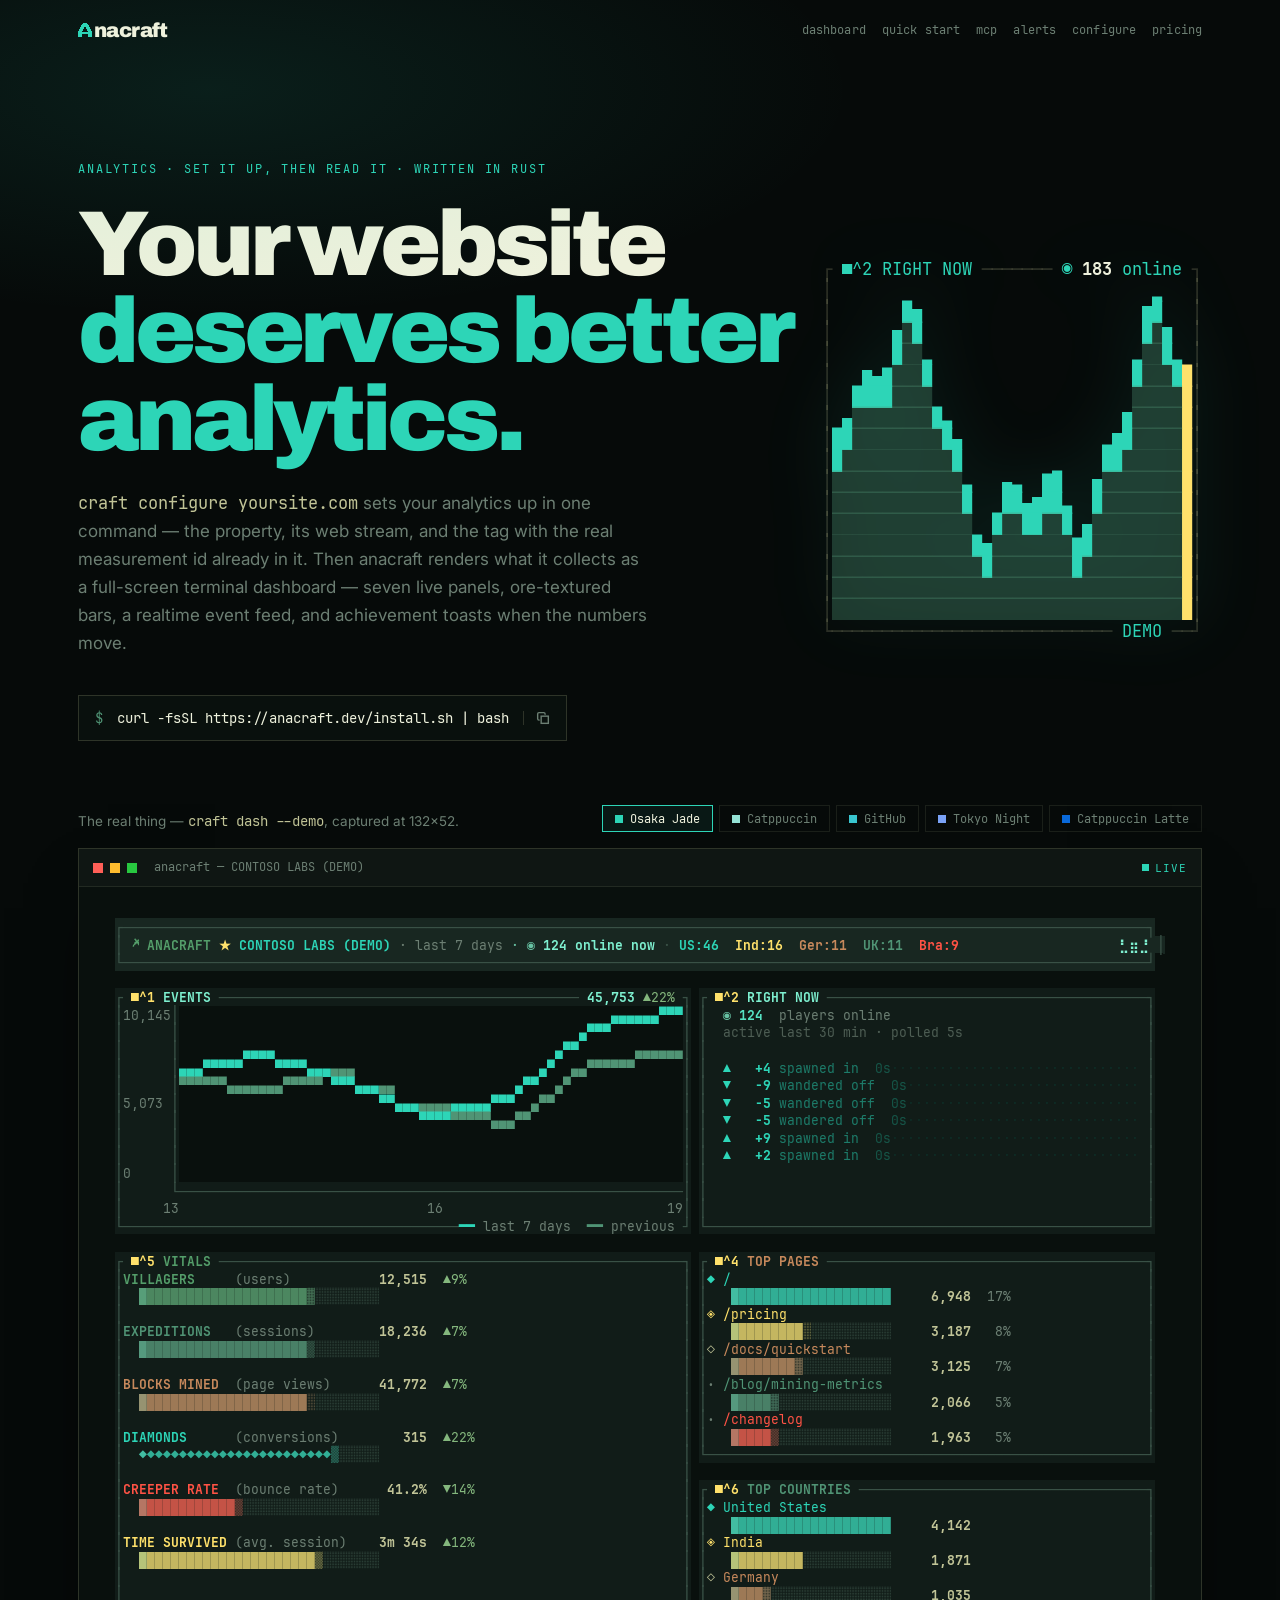
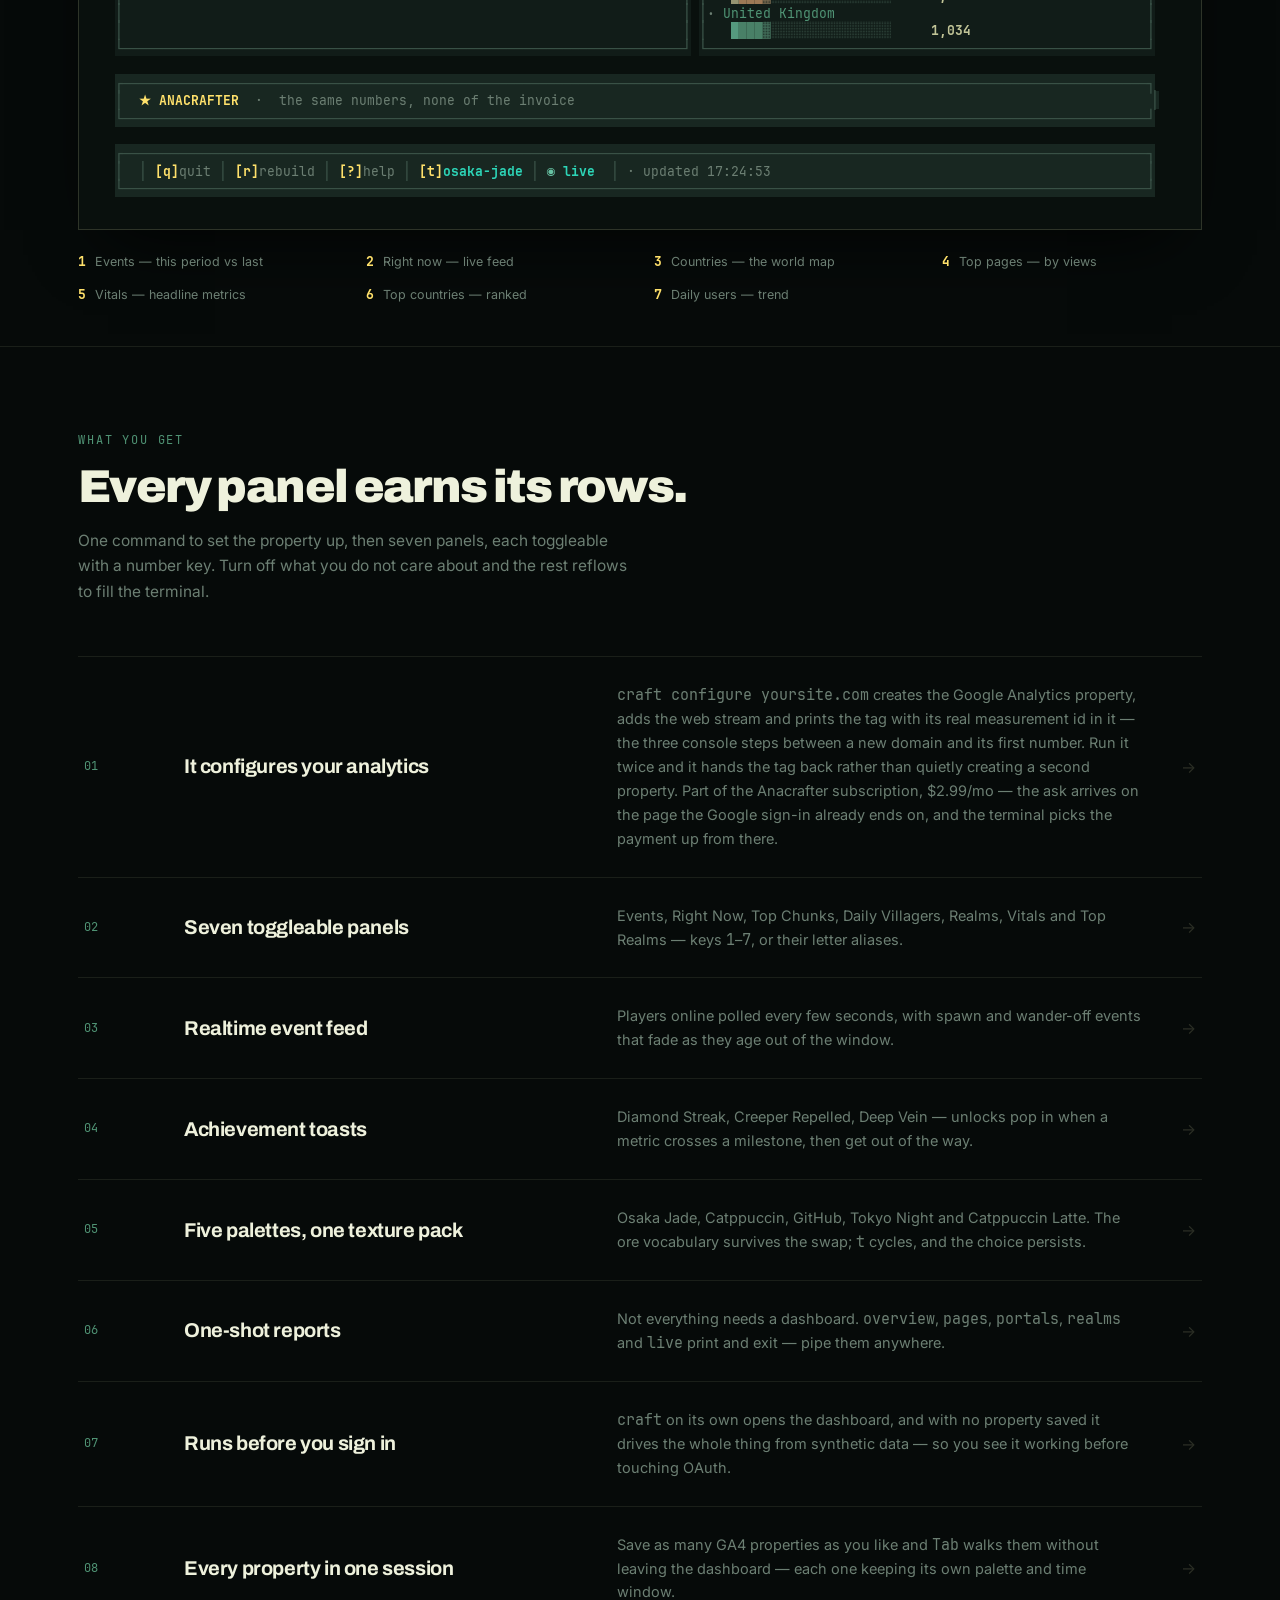
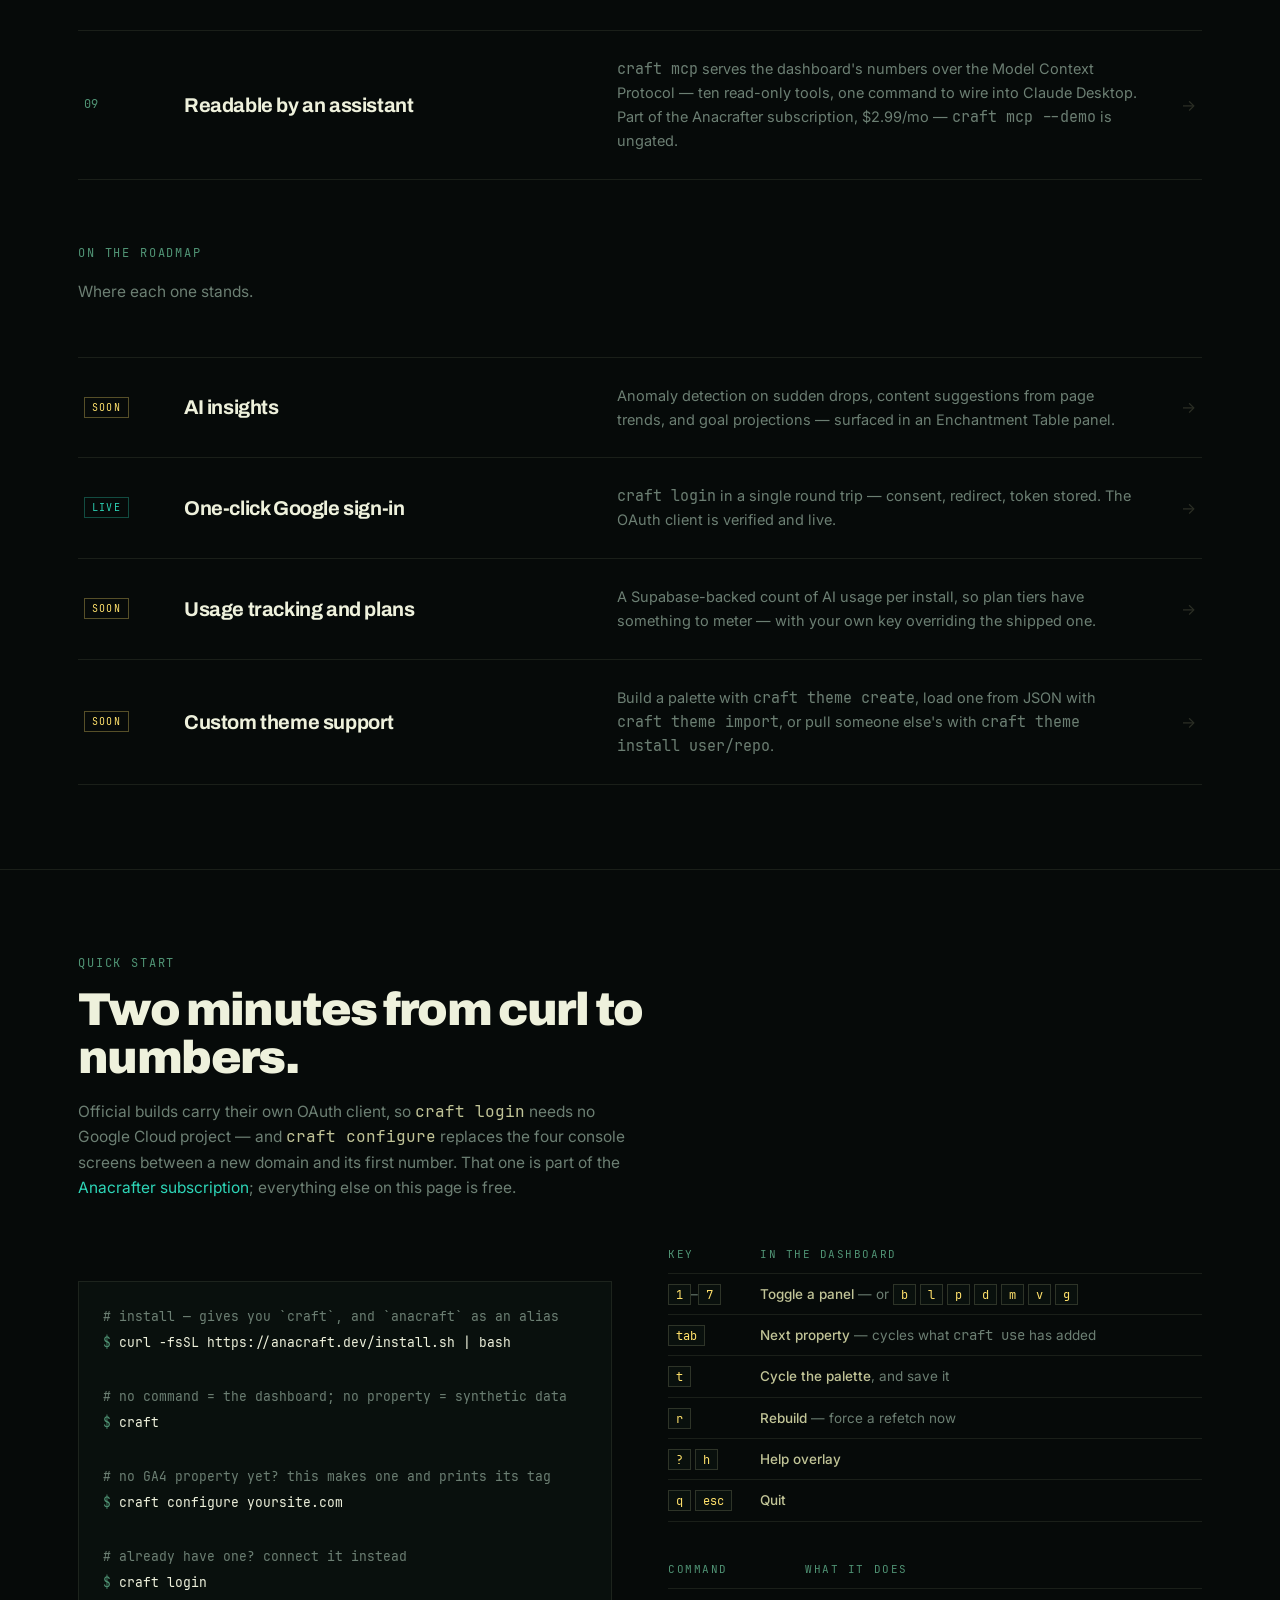
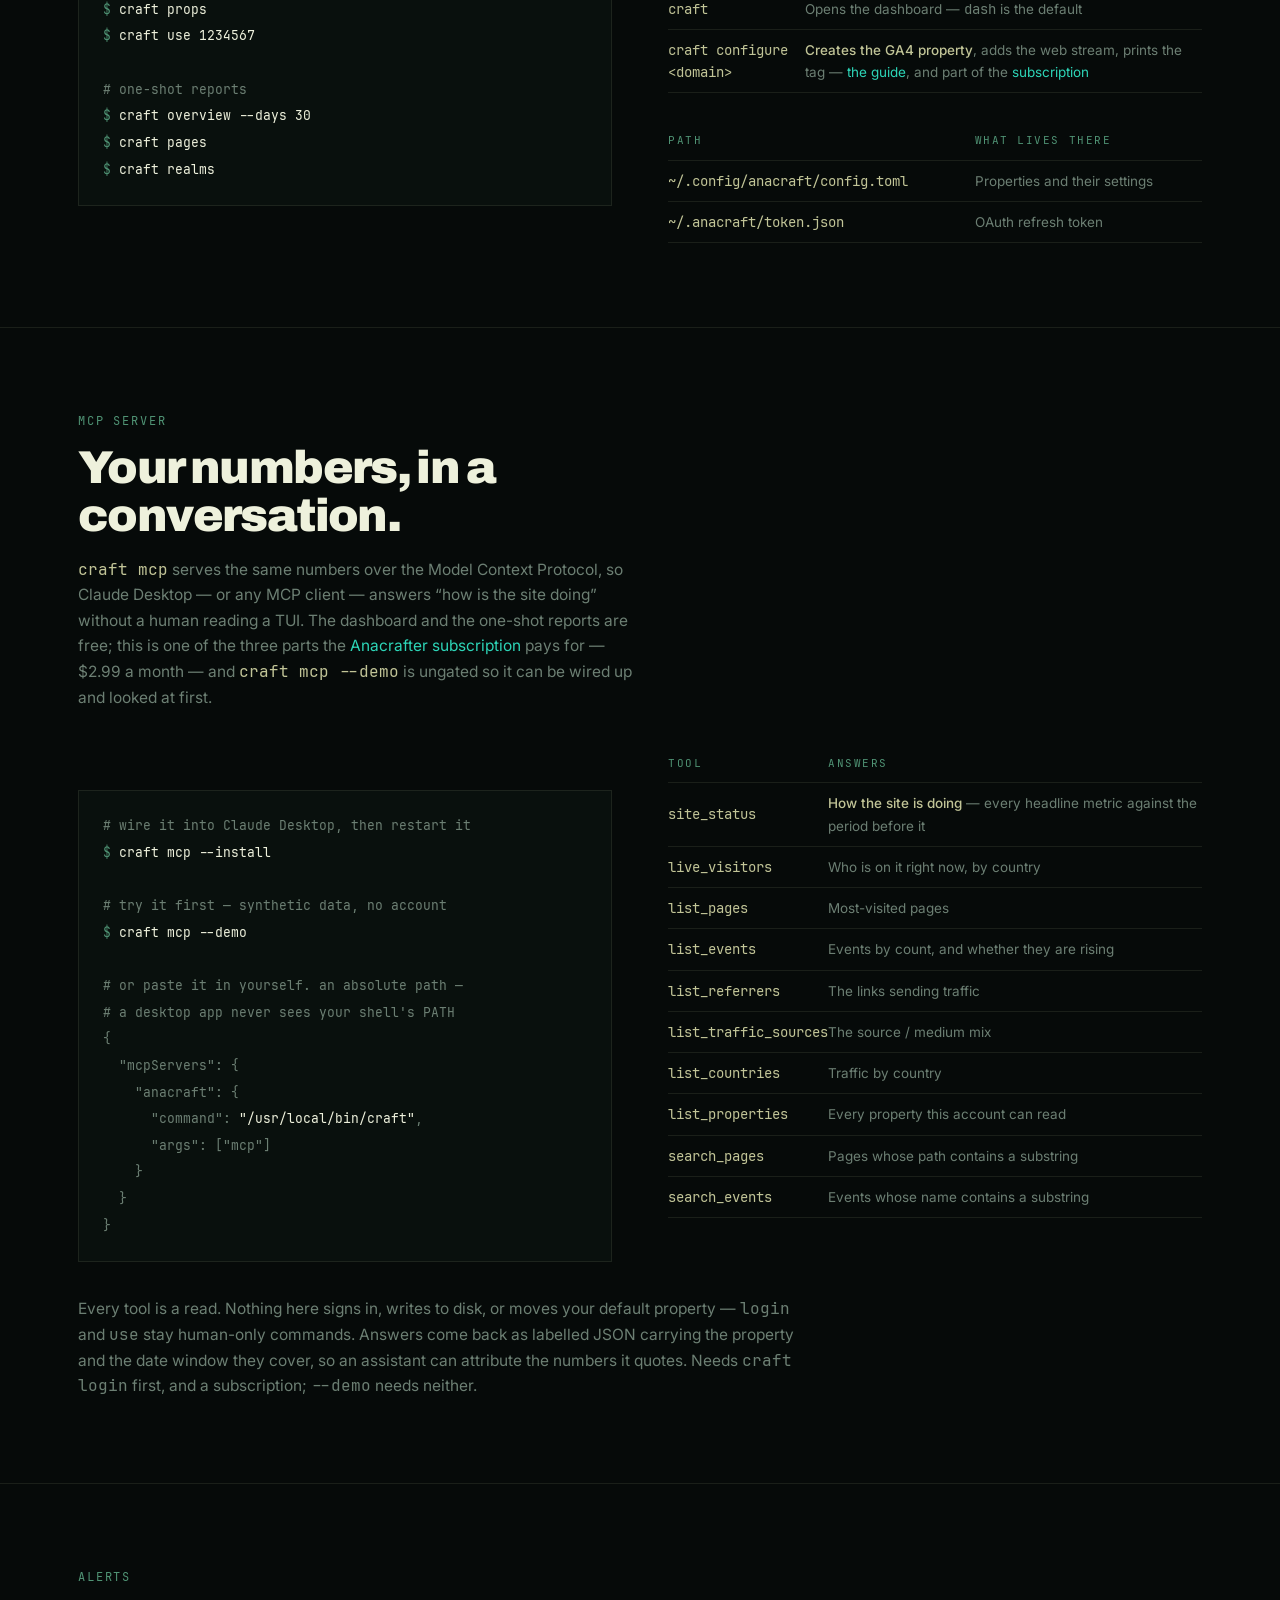
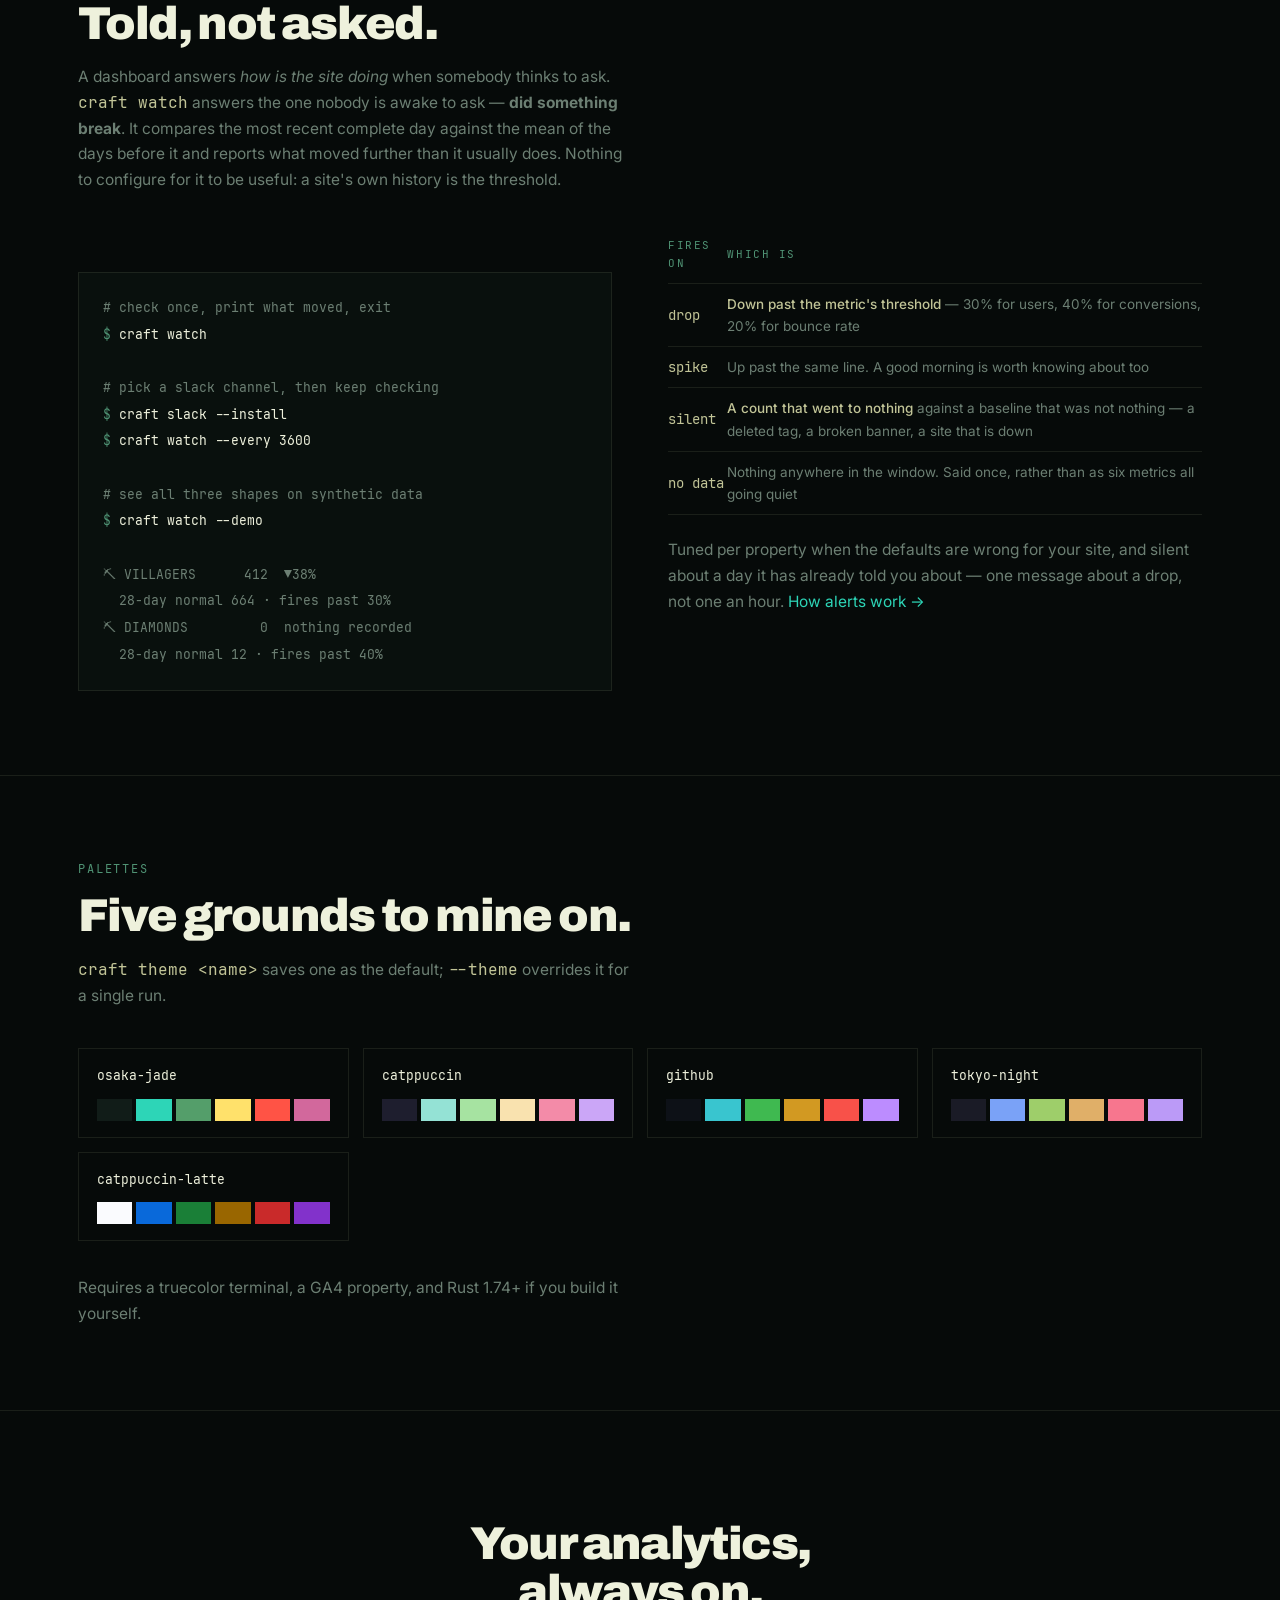
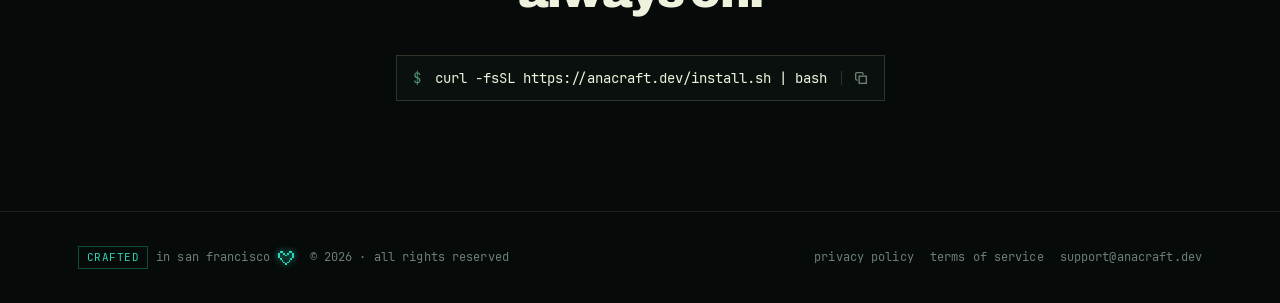
==== docs/index.html @ f337c237 "feat: craft configure joins the subscription, and asks in the browser The setup guide is the most-re" ====
<!DOCTYPE html>
<html lang="en">
<head>
<meta charset="UTF-8">
<meta name="viewport" content="width=device-width, initial-scale=1.0">
<title>anacraft — configure your analytics from the terminal</title>
<meta name="description" content="Create a GA4 property and get its tag with one command — craft configure yoursite.com. Then a free terminal dashboard, one-shot reports and an MCP server over the numbers it collects.">
<meta name="keywords" content="configure Google Analytics, set up GA4, create GA4 property, GA4 measurement id, gtag snippet, GA4 CLI, GA4 dashboard, GA4 terminal dashboard, Google Analytics 4, Google Analytics CLI, analytics TUI, GA4 MCP server">
<link rel="canonical" href="https://anacraft.dev/">
<meta property="og:type" content="website">
<meta property="og:url" content="https://anacraft.dev/">
<meta property="og:title" content="anacraft — Google Analytics, mined block by block">
<meta property="og:description" content="Create a GA4 property and get its tag with one command — craft configure yoursite.com. Then a free terminal dashboard, one-shot reports and an MCP server over the numbers it collects.">
<meta property="og:image" content="https://anacraft.dev/dash.png">
<meta name="twitter:card" content="summary_large_image">
<meta name="twitter:image" content="https://anacraft.dev/dash.png">
<script type="application/ld+json">
{
  "@context": "https://schema.org",
  "@type": "SoftwareApplication",
  "name": "anacraft",
  "alternateName": "craft",
  "description": "A terminal dashboard, CLI and MCP server for Google Analytics 4.",
  "url": "https://anacraft.dev/",
  "applicationCategory": "DeveloperApplication",
  "applicationSubCategory": "Web Analytics",
  "operatingSystem": "macOS, Linux, Windows",
  "license": "https://www.apache.org/licenses/LICENSE-2.0",
  "isAccessibleForFree": true,
  "offers": { "@type": "Offer", "price": "0", "priceCurrency": "USD" },
  "keywords": "GA4, Google Analytics 4, terminal dashboard, CLI, TUI, MCP server",
  "screenshot": "https://anacraft.dev/dash.png",
  "author": { "@type": "Organization", "name": "anacraft" }
}
</script>
<link rel="icon" type="image/svg+xml" href="favicon.svg?v=2dd77504">
<link rel="preconnect" href="https://fonts.googleapis.com">
<link rel="preconnect" href="https://fonts.gstatic.com" crossorigin>
<link href="https://fonts.googleapis.com/css2?family=Archivo:wght@500;700;900&family=Inter:wght@400;500;600&display=swap" rel="stylesheet">
<style>
  /* JetBrains Mono is self-hosted rather than pulled from Google Fonts, whose
     subsets stop before U+2500 and so carry none of the box, block or shape
     glyphs the dashboard is drawn with. Those fell back to another face at
     1.003x the advance, and over a 130-cell row that drift pulled the borders
     off their corners. The full font has all of them at exactly 0.6em.
     font-display:block, because a character grid briefly invisible beats a
     character grid briefly misaligned. */
  @font-face {
    font-family: 'JetBrains Mono'; font-style: normal; font-weight: 400;
    font-display: block; src: url('fonts/JetBrainsMono-Regular.woff2') format('woff2');
  }
  @font-face {
    font-family: 'JetBrains Mono'; font-style: normal; font-weight: 700;
    font-display: block; src: url('fonts/JetBrainsMono-Bold.woff2') format('woff2');
  }
  :root {
    --ground: #060a09;
    --ink: #09100d;
    --panel: #0d1512;
    --line: rgba(193,196,151,.11);
    --line-2: rgba(193,196,151,.20);
    --fg: #c1c497;
    --white: #eef1dc;
    --dim: #6c7f73;
    --jade: #2dd5b7;
    --jade-deep: #509475;
    --gold: #ffe16b;
    --coral: #ff5345;
    --mono: 'JetBrains Mono', ui-monospace, SFMono-Regular, Menlo, Consolas, monospace;
  }
  * { margin: 0; padding: 0; box-sizing: border-box; }
  html { scroll-behavior: smooth; scroll-padding-top: 24px; }
  body {
    font-family: 'Inter', -apple-system, BlinkMacSystemFont, 'Segoe UI', sans-serif;
    background: var(--ground);
    color: var(--fg);
    line-height: 1.65;
    -webkit-font-smoothing: antialiased;
    overflow-x: hidden;
  }
  a { color: inherit; text-decoration: none; }
  ::selection { background: var(--jade); color: #04120e; }

  .wrap { max-width: 1180px; margin: 0 auto; padding: 0 28px; }

  /* ── nav ───────────────────────────────────────────── */
  /* nav:start */
  nav {
    /* Not pinned: the nav is the top of the page, not a bar laid over it, so it
       scrolls away with everything else and takes the ground it sits on. */
    position: relative; z-index: 1;
  }
  .nav-in { display: flex; align-items: center; gap: 32px; height: 60px; }
  .brand {
    font-family: 'Archivo', sans-serif; font-weight: 900;
    font-size: 20px; letter-spacing: -.03em; color: var(--white);
    display: flex; align-items: baseline; gap: 0;
  }
  .brand .pick { width: 14px; height: 14px; display: block; margin-right: 2px; }
  /* Same voice as the footer: mono, lowercase, one rhythm. The casing is
     text-transform rather than typed in, so the markup still says "Quick start"
     and "Configure" for a screen reader. The brand keeps its own face —
     it is a logo, not a link in the row. */
  .nav-links {
    display: flex; align-items: center; gap: 16px; margin-left: auto;
    font-family: var(--mono); font-size: 11.5px;
    text-transform: lowercase; letter-spacing: .01em;
    color: var(--dim);
  }
  .nav-links a { transition: color .15s; }
  .nav-links a:hover { color: var(--white); }
  @media (max-width: 720px) { .nav-links a:not(.mode-toggle) { display: none; } }
  /* nav:end */
  /* ── light/dark toggle ─────────────────────────── */
  .mode-toggle {
    display: inline-flex; align-items: stretch; height: 32px;
    border: 1px solid var(--line-2); overflow: hidden;
  }
  .mode-toggle button {
    display: inline-flex; align-items: center; justify-content: center;
    padding: 0 10px; color: var(--dim); cursor: pointer;
    background: none; border: none; font-size: 12px; font-weight: 600;
    font-family: inherit; letter-spacing: .03em; text-transform: lowercase;
    transition: background .12s, color .12s;
  }
  .mode-toggle button + button { border-left: 1px solid var(--line-2); }
  .mode-toggle button[aria-pressed="true"] {
    background: var(--jade); color: var(--ink);
  }

  /* ── hero ──────────────────────────────────────────── */
  .hero { padding: 100px 0 56px; position: relative; }
  .hero::before {
    content: ''; position: absolute; inset: -20% -10% 40%;
    background: radial-gradient(60% 55% at 22% 30%, rgba(45,213,183,.10), transparent 70%);
    pointer-events: none;
  }
  /* The headline is capped at 15ch, which left the right half of the hero
     empty on anything wider than a laptop. The panel fills it with the thing
     the product is for — a number going up — drawn the way the rest of the
     site is drawn, in characters.

     1180px is where `.wrap` stops growing, so it is also the first width at
     which giving a column away costs the headline nothing. Below it the panel
     is not shrunk to fit, it is simply not there: a hero that has to choose
     between the sentence and the ornament keeps the sentence. */
  /* No gutter between the columns: the panel carries its own frame, and a
     gap on top of that border reads as the layout coming apart.

     `start`, not `stretch`. The panel is a square, so its height is its own
     business (see rows() in the script) and stretching a column to the row
     height would only ever pull it out of square. */
  .hero-in { display: grid; grid-template-columns: minmax(0, 1fr); align-items: start; gap: 0; }
  /* Centred, not top-aligned: the square is shorter than the sentence beside
     it, and centring is what splits that slack evenly above and below rather
     than dropping it all under the panel. */
  .hero-art { display: none; justify-self: end; align-self: center; }
  @media (min-width: 1180px) {
    .hero-in { grid-template-columns: minmax(0, 1fr) auto; }
    .hero-art { display: block; }
  }
  /* 38 characters at 17px is about 390px — the same footprint the first
     version had at 44 characters and 11px, but with glyphs half again as big,
     which is the whole difference between reading as a panel and reading as a
     footnote beside a poster.

     `.wrap` stops growing at 1180px, so every pixel this takes is one the
     sentence gives up. That is the ceiling, and it is why the answer was
     fewer characters rather than a bigger box. The headline wraps to three
     lines at this width, which is deliberate.

     Letter-spacing stays at zero or the panel's rules stop meeting its
     corners. */
  #chart {
    font-family: var(--mono); font-size: 17px; line-height: 1.25;
    letter-spacing: 0; white-space: pre; user-select: none;
    color: var(--fg);
    filter: drop-shadow(0 0 34px rgba(45, 213, 183, .16));
  }
  #chart .f  { color: var(--line-2); }
  #chart .ti { color: var(--jade); }
  #chart .v  { color: var(--white); font-weight: 700; }
  #chart .lv { color: var(--jade); }
  /* The graph is a filled area, so the body has to recede or the panel is a
     wall: dim fill, and the lit cell is the one at the top of each column,
     which is the line the eye actually follows. The newest column arrives in
     gold — it is the one thing on the page that is happening now. */
  #chart .b  { color: var(--jade-deep); opacity: .34; }
  #chart .bc { color: var(--jade); }
  #chart .nb { color: var(--gold); }
  .eyebrow {
    font-family: var(--mono); font-size: 11.5px; letter-spacing: .16em;
    text-transform: uppercase; color: var(--jade); margin-bottom: 22px;
  }
  h1 {
    font-family: 'Archivo', sans-serif; font-weight: 900;
    font-size: clamp(34px, 7.4vw, 92px); line-height: .95;
    letter-spacing: -.045em; color: var(--white); max-width: 15ch;
  }
  h1 em { font-style: normal; color: var(--jade); }
  .lede {
    margin-top: 26px; max-width: 52ch; font-size: 17px; color: var(--dim);
  }
  .lede b { color: var(--fg); font-weight: 500; }

  .cta { display: flex; flex-wrap: wrap; align-items: center; gap: 14px; margin-top: 38px; }
  .install {
    display: inline-flex; align-items: center; gap: 14px; max-width: 100%;
    text-align: left; flex-wrap: wrap; row-gap: 4px;
    background: var(--ink); border: 1px solid var(--line-2);
    border-radius: 0; padding: 13px 16px; cursor: pointer;
    font-family: var(--mono); font-size: 13.5px;
    transition: border-color .15s, background .15s;
  }
  .install:hover { border-color: var(--jade); background: #0b1512; }
  .install .p { color: var(--jade-deep); }
  .install .c { color: var(--white); overflow-wrap: anywhere; }
  .install .copy {
    display: inline-flex; align-items: center; color: var(--dim);
    border-left: 1px solid var(--line-2); padding-left: 12px;
  }
  .install .copy svg { width: 14px; height: 14px; fill: none; stroke: currentColor;
    stroke-width: 1.6; stroke-linecap: square; }
  .install .copy .tick { display: none; }
  .install:hover .copy { color: var(--jade); }
  .install.done .copy { color: var(--jade); }
  .install.done .copy .sheet { display: none; }
  .install.done .copy .tick { display: block; }

  /* ── dashview ──────────────────────────────────────── */
  .dashview { padding: 8px 0 40px; }
  .dash-head {
    display: flex; align-items: flex-end; gap: 20px; flex-wrap: wrap;
    margin-bottom: 16px;
  }
  .dash-head p { font-size: 13.5px; color: var(--dim); }
  .tabs { display: flex; flex-wrap: wrap; gap: 6px; margin-left: auto; }
  .tabs button {
    font-family: var(--mono); font-size: 11.5px; color: var(--dim);
    background: none; border: 1px solid var(--line); border-radius: 0;
    padding: 5px 12px; cursor: pointer; transition: all .15s;
    display: inline-flex; align-items: center; gap: 7px;
  }
  .tabs button .sw { width: 8px; height: 8px; border-radius: 0; }
  .tabs button:hover { border-color: var(--line-2); color: var(--fg); }
  .tabs button[aria-selected="true"] { color: var(--white); border-color: var(--jade); background: rgba(45,213,183,.07); }

  .term {
    border: 1px solid var(--line-2); border-radius: 0; overflow: hidden;
    box-shadow: 0 30px 70px -30px rgba(0,0,0,.9);
    transition: background .25s;
  }
  .term-bar {
    display: flex; align-items: center; gap: 7px;
    padding: 9px 14px; border-bottom: 1px solid var(--line);
    background: rgba(255,255,255,.025);
  }
  .term-bar i { width: 10px; height: 10px; border-radius: 0; background: var(--line-2); }
  .term-bar i:nth-child(1) { background: #ff5f57; }
  .term-bar i:nth-child(2) { background: #febc2e; }
  .term-bar i:nth-child(3) { background: #28c840; }
  .term-bar span {
    font-family: var(--mono); font-size: 11.5px; color: var(--dim); margin-left: 10px;
  }
  .term-bar .live {
    margin-left: auto; display: inline-flex; align-items: center; gap: 6px;
    font-family: var(--mono); font-size: 11px; color: var(--jade);
    letter-spacing: .1em; text-transform: uppercase;
  }
  .term-bar .live b { width: 7px; height: 7px; border-radius: 0; background: var(--jade); animation: pulse 1.8s ease-in-out infinite; }
  @keyframes pulse { 0%,100% { opacity: 1; transform: scale(1); } 50% { opacity: .35; transform: scale(.75); } }
  .term-scroll { overflow-x: auto; padding: 14px; }
  .dash {
    font-family: var(--mono); font-weight: 400;
    /* Cell backgrounds are painted as one plate underneath a second plate of
       glyphs, the order a terminal composites in. Painting them per-cell
       instead lets each row's background cover the bottom of the row above,
       which both breaks the box-drawing borders into dashes and clips
       descenders — and no line-height escapes that, since the backgrounds
       tile only when the glyphs gap and vice versa. Two plates lets the line
       box sit at 1, where JetBrains Mono's box-drawing joins exactly.

       0.6em advance x 13.3333px puts every column on a whole 8px, so the
       grid stays on the pixel grid too. */
    /* 1.32 is not arbitrary: JetBrains Mono draws the block glyphs exactly
       1.320em tall (-0.300 to +1.020em, its hhea ascent+descent), so at this
       line box they tile edge to edge instead of bleeding into the row above,
       and U+2502 at 1.520em still overlaps enough to stay unbroken. */
    line-height: 1.32;
    font-variant-ligatures: none;
    position: relative;
    white-space: pre; display: block; width: max-content;
    padding: 0; margin: 0 auto;
  }
  .dash b { font-weight: 400; }
  .dash .lyr { display: block; white-space: pre; }
  /* The plate order has to be explicit: an absolutely positioned box paints
     above static in-flow siblings, so without this the backgrounds cover the
     glyphs entirely. */
  .dash .bgl { position: absolute; top: 0; left: 0; z-index: 0; color: transparent; }
  .dash .fgl { position: relative; z-index: 1; }
  /* U+26CF is absent from JetBrains Mono, so it falls back to an emoji face
     that is wider than its cells. Pin it to the width the terminal gave it. */
  .dash .wide { display: inline-block; overflow: hidden; vertical-align: top; }
  .dash[hidden] { display: none; }
  /* Two captures of the same dashboard: 132 columns for desktop, 74 for
     phones. Scaling the wide one down just yields an unreadable smear — the
     TUI reflows for narrow terminals, so show what it actually looks like. */
  .plate.narrow, .at-narrow { display: none; }
  .plate.wide .dash { font-size: clamp(5.6px, 1.14vw, 13.3333px); }
  .plate.narrow .dash { font-size: clamp(6px, 1.88vw, 12px); }
  @media (max-width: 860px) {
    .plate.wide, .at-wide { display: none; }
    .plate.narrow { display: block; }
    .at-narrow { display: inline; }
  }
  .legend {
    display: grid; grid-template-columns: repeat(auto-fit, minmax(240px, 1fr));
    gap: 12px 28px; margin-top: 22px; align-items: start;
    font-size: 12.5px; color: var(--dim);
  }
  .legend div { display: flex; gap: 9px; }
  .legend b { font-family: var(--mono); color: var(--gold); font-weight: 700; flex: none; }

  /* ── sections ──────────────────────────────────────── */
  section { padding: 84px 0; border-top: 1px solid var(--line); }
  .sec-label {
    font-family: var(--mono); font-size: 11.5px; letter-spacing: .16em;
    text-transform: uppercase; color: var(--jade-deep); margin-bottom: 14px;
  }
  h2 {
    font-family: 'Archivo', sans-serif; font-weight: 900;
    font-size: clamp(26px, 4vw, 46px); line-height: 1.04;
    letter-spacing: -.035em; color: var(--white); max-width: 20ch;
  }
  .sec-sub { margin-top: 16px; max-width: 56ch; font-size: 15.5px; color: var(--dim); }

  /* feature rows */
  .rows { margin-top: 52px; border-top: 1px solid var(--line); }
  .row {
    display: grid; grid-template-columns: 76px 1.05fr 1.35fr 28px;
    gap: 24px; align-items: center;
    padding: 26px 6px; border-bottom: 1px solid var(--line);
    transition: background .18s, padding .18s;
  }
  .row:hover { background: rgba(45,213,183,.035); }
  .row .n { font-family: var(--mono); font-size: 12px; color: var(--jade-deep); }
  .row h3 {
    font-family: 'Archivo', sans-serif; font-weight: 700; font-size: 20px;
    letter-spacing: -.02em; color: var(--white);
  }
  .row p { font-size: 14.5px; color: var(--dim); }
  .row .arw { justify-self: end; color: var(--line-2); transition: color .18s, transform .18s; }
  .row:hover .arw { color: var(--jade); transform: translateX(4px); }
  @media (max-width: 760px) {
    .row { grid-template-columns: 60px 1fr; }
    .row .arw { display: none; }
    .row p { grid-column: 2; }
  }

  .row.soon:hover { background: rgba(255,225,107,.045); }
  .row.soon:hover .arw { color: var(--gold); }
  .tag {
    font-family: var(--mono); font-size: 10px; letter-spacing: .12em;
    text-transform: uppercase; color: var(--gold);
    border: 1px solid rgba(255,225,107,.32); padding: 3px 7px; white-space: nowrap;
  }
  /* Built and shipping: the OAuth client is verified and live. */
  .tag.live { color: var(--jade); border-color: rgba(45,213,183,.32); }

  /* code block */
  .code {
    background: var(--ink); border: 1px solid var(--line);
    border-radius: 0; padding: 22px 24px; overflow-x: auto;
    font-family: var(--mono); font-size: 13px; line-height: 2.05;
    margin-top: 36px;
  }
  .code .c { color: var(--jade-deep); }
  .code .d { color: var(--dim); }
  .code .w { color: var(--white); }

  /* two-up */
  .two { display: grid; grid-template-columns: 1fr 1fr; gap: 56px; margin-top: 44px; }
  @media (max-width: 820px) { .two { grid-template-columns: 1fr; gap: 40px; } }
  .keys { width: 100%; border-collapse: collapse; font-size: 13.5px; }
  .keys th {
    text-align: left; font-family: var(--mono); font-weight: 400; font-size: 11px;
    letter-spacing: .14em; text-transform: uppercase; color: var(--jade-deep);
    padding-bottom: 10px; border-bottom: 1px solid var(--line);
  }
  .keys td { padding: 9px 0; border-bottom: 1px solid var(--line); color: var(--dim); }
  .keys td:first-child { width: 92px; }
  .keys kbd {
    font-family: var(--mono); font-size: 11.5px; color: var(--gold);
    border: 1px solid var(--line-2); border-radius: 0; padding: 2px 7px;
    background: var(--ink);
  }
  .keys td b { color: var(--fg); font-weight: 500; }

  /* palettes */
  .pals { display: grid; grid-template-columns: repeat(auto-fit, minmax(230px, 1fr)); gap: 14px; margin-top: 40px; }
  .pal { border: 1px solid var(--line); border-radius: 0; padding: 16px 18px; }
  .pal .nm { font-family: var(--mono); font-size: 13px; color: var(--white); }
  .pal .sw { display: flex; gap: 4px; margin-top: 12px; }
  .pal .sw i { width: 100%; height: 22px; border-radius: 0; }

  /* closing cta */
  .close { text-align: center; padding: 110px 0; border-top: 1px solid var(--line); }
  .close h2 { margin: 0 auto; max-width: 16ch; }
  .close .cta { justify-content: center; }

  /* footer:start */
  footer {
    border-top: 1px solid var(--line); padding: 34px 0;
    display: flex; flex-wrap: wrap; gap: 14px; align-items: center;
    color: var(--dim);
    /* The whole row runs in the terminal voice: mono, lowercase, a little
       tighter than the page text. The casing is done with text-transform
       rather than typed in, so the markup still says "Privacy Policy" for a
       screen reader and for anyone reading the source. Mono sets wider than
       the sans it replaces, hence the step down in size. */
    font-family: var(--mono); font-size: 11.5px;
    text-transform: lowercase; letter-spacing: .01em;
  }
  footer .r { margin-left: auto; display: flex; align-items: center; gap: 16px; }
  footer a:hover { color: var(--jade); }
  footer .by { display: inline-flex; align-items: center; gap: 8px; }
  /* A chip rather than a word: the rule does the framing the brackets used to,
     so nothing has to be typed into the markup and a screen reader still reads
     a clean "crafted in San Francisco". */
  footer .tag {
    font-size: 11px; letter-spacing: .04em;
    color: var(--jade); border: 1px solid var(--line-2);
    /* A tinted rule so the chip reads as one green object rather than green
       text in a grey box. Declared after the shorthand: a browser without
       color-mix drops just this line and keeps the neutral border. */
    border-color: color-mix(in srgb, var(--jade) 32%, transparent);
    padding: 2px 8px; line-height: 1.6;
  }
  /* The glow rides the same curve as the beat, brightest at the top of each
     pulse, so the heart reads as lit from within rather than merely resized.
     It is drawn with var(--jade), which the light theme redefines, so the
     halo follows the palette instead of pinning one value. */
  .heart { height: 14px; width: auto; display: block; transform-origin: center;
           animation: beat 2.4s ease-in-out infinite;
           filter: drop-shadow(0 0 3px var(--jade)); }
  @keyframes beat {
    0%, 40%, 100% { transform: scale(1);    filter: drop-shadow(0 0 2px var(--jade)); }
    10%           { transform: scale(1.3);  filter: drop-shadow(0 0 7px var(--jade)); }
    20%           { transform: scale(1);    filter: drop-shadow(0 0 2px var(--jade)); }
    30%           { transform: scale(1.18); filter: drop-shadow(0 0 5px var(--jade)); }
  }
  @media (prefers-reduced-motion: reduce) { .heart { animation: none; } }
  /* footer:end */

  @media (max-width: 560px) {
    .wrap { padding: 0 18px; }
    .hero { padding: 64px 0 40px; }
    section { padding: 60px 0; }
    .close { padding: 76px 0; }
    .install { font-size: 12px; padding: 12px 14px; gap: 10px; }
    .dash-head { gap: 12px; }
    .tabs { margin-left: 0; }
    .code { font-size: 11.5px; padding: 18px 16px; }
    footer .r { margin-left: 0; flex-wrap: wrap; }
  }
  /* ── light mode overrides (solarized-light) ───── */
  html.light {
    --ground: #fdf6e3;
    --ink: #073642;
    --panel: #eee8d5;
    --line: rgba(214,206,184,.35);
    --line-2: rgba(214,206,184,.55);
    --fg: #657b83;
    --white: #073642;
    --dim: #93a1a1;
    --jade: #859900;
    --jade-deep: #268bd2;
    --gold: #b58900;
    --coral: #dc322f;
  }
  html.light body { background: #fdf6e3; color: #073642; }
  html.light h1 { color: #268bd2; }
  html.light .install .c { color: #fdf6e3; }
</style>
<script src="/analytics.js?v=8fa4ec5f"></script>
</head>
<body>

<!-- nav:start -->
<nav>
  <div class="wrap nav-in">
    <a class="brand" href="/"><img class="pick" src="mark.svg?v=7b310f6e" alt="A" width="14" height="14">nacraft</a>
    <div class="nav-links">
      <a href="#dashboard">Dashboard</a>
      <a href="#start">Quick start</a>
      <a href="#mcp">MCP</a>
      <a href="/alerts.html">Alerts</a>
      <a href="/setup-ga4.html">Configure</a>
      <a href="/pricing.html">Pricing</a>
    </div>
  </div>
</nav>
<!-- nav:end -->

<header class="hero">
  <div class="wrap hero-in">
   <div class="hero-say">
    <div class="eyebrow">Analytics · set it up, then read it · written in Rust</div>
    <h1>Your website <em>deserves better analytics.</em></h1>
    <p class="lede">
      <code style="font-family:var(--mono);color:var(--fg)">craft configure yoursite.com</code> sets your analytics
      up in one command — the property, its web stream, and the tag with the real
      measurement id already in it. Then anacraft renders what it collects as a
      full-screen terminal dashboard — seven live panels, ore-textured bars, a
      realtime event feed, and achievement toasts when the numbers move.
    </p>
    <div class="cta">
      <button class="install" onclick="cp(this)">
        <span class="p">$</span>
        <span class="c">curl -fsSL https://anacraft.dev/install.sh | bash</span>
        <span class="copy" aria-label="Copy install command"><svg viewBox="0 0 16 16" aria-hidden="true"><g class="sheet"><rect x="5.9" y="5.9" width="8.2" height="8.2"/><path d="M10.4 3.4a1.5 1.5 0 0 0-1.5-1.5H3.4a1.5 1.5 0 0 0-1.5 1.5v5.5a1.5 1.5 0 0 0 1.5 1.5"/></g><path class="tick" d="M3 8.6l3.2 3.2L13 4.8"/></svg></span>
      </button>
    </div>
   </div>
   <div class="hero-art" aria-hidden="true"><pre id="chart"></pre></div>
  </div>
</header>

<div class="dashview" id="dashboard">
  <div class="wrap">
    <div class="dash-head">
      <p>The real thing — <code style="font-family:var(--mono);color:var(--fg)">craft dash --demo</code>, captured at <span class="at-wide">132×52</span><span class="at-narrow">74×58</span>.</p>
      <div class="tabs" role="tablist">
        <button role="tab" aria-selected="true" data-theme="osaka-jade" data-bg="#09100d"><span class="sw" style="background:#2dd5b7"></span>Osaka Jade</button>
        <button role="tab" aria-selected="false" data-theme="catppuccin" data-bg="#11111b"><span class="sw" style="background:#94e2d5"></span>Catppuccin</button>
        <button role="tab" aria-selected="false" data-theme="github" data-bg="#010409"><span class="sw" style="background:#39c5cf"></span>GitHub</button>
        <button role="tab" aria-selected="false" data-theme="tokyo-night" data-bg="#161823"><span class="sw" style="background:#7aa2f7"></span>Tokyo Night</button>
        <button role="tab" aria-selected="false" data-theme="catppuccin-latte" data-bg="#e6e9f0"><span class="sw" style="background:#0969da"></span>Catppuccin Latte</button>
      </div>
    </div>
    <div class="term" id="term" style="background:#09100d">
      <div class="term-bar">
        <i></i><i></i><i></i>
        <span>anacraft — CONTOSO LABS (DEMO)</span>
        <span class="live"><b></b> live</span>
      </div>
      <div class="term-scroll">
<!-- capture:start -->
<div class="plate wide"><pre class="dash" data-theme="osaka-jade"><span class="lyr bgl" aria-hidden="true"><b style="background:#09100d">                                                                                                                                    </b>
<b style="background:#09100d"> </b><b style="background:#182721">┌────────────────────────────────────────────────────────────────────────────────────────────────────────────────────────────────┐</b><b style="background:#09100d"> </b>
<b style="background:#09100d"> </b><b style="background:#182721">│ ⛏ ANACRAFT ★ CONTOSO LABS (DEMO) · last 7 days · ◉ 124 online now · US:46  Ind:16  Ger:11  UK:11  Bra:9                    ⣃⣶⣘ │</b><b style="background:#09100d"> </b>
<b style="background:#09100d"> </b><b style="background:#182721">└────────────────────────────────────────────────────────────────────────────────────────────────────────────────────────────────┘</b><b style="background:#09100d"> </b>
<b style="background:#09100d">                                                                                                                                    </b>
<b style="background:#09100d"> </b><b style="background:#111c18">┌ ■^1 EVENTS ───────────────────────────────────────────── 45,753 ▲22% ┐</b><b style="background:#09100d"> </b><b style="background:#111c18">┌ ■^2 RIGHT NOW ────────────────────────────────────────┐</b><b style="background:#09100d"> </b>
<b style="background:#09100d"> </b><b style="background:#111c18">│10,145│</b>                                                      ▄▄▄▄▄▄▀▀▀<b style="background:#111c18">│</b><b style="background:#09100d"> </b><b style="background:#111c18">│  ◉ 124  players online                                │</b><b style="background:#09100d"> </b>
<b style="background:#09100d"> </b><b style="background:#111c18">│      │</b>                                                  ▄▀▀▀         <b style="background:#111c18">│</b><b style="background:#09100d"> </b><b style="background:#111c18">│  active last 30 min · polled 5s                       │</b><b style="background:#09100d"> </b>
<b style="background:#09100d"> </b><b style="background:#111c18">│      │</b>        ▄▄▄▄                                   ▄▀▀       ▄▄▄▄▄▄<b style="background:#111c18">│</b><b style="background:#09100d"> </b><b style="background:#111c18">│                                                       │</b><b style="background:#09100d"> </b>
<b style="background:#09100d"> </b><b style="background:#111c18">│      │</b>▄▄▄▀▀▀▀▀    ▀▀▀▀▄▄▄▄▄▄                       ▄▀  ▄▄▀▀▀▀▀▀      <b style="background:#111c18">│</b><b style="background:#09100d"> </b><b style="background:#111c18">│  ▲   +4 spawned in  0s······························· │</b><b style="background:#09100d"> </b>
<b style="background:#09100d"> </b><b style="background:#111c18">│      │</b>▀▀▀▀▀▀▄▄▄▄▄▄▄▀▀▀▀▀ ▀▀▀▄▄▄▄▄               ▄▀▀  ▄▀              <b style="background:#111c18">│</b><b style="background:#09100d"> </b><b style="background:#111c18">│  ▼   -9 wandered off  0s····························· │</b><b style="background:#09100d"> </b>
<b style="background:#09100d"> </b><b style="background:#111c18">│5,073 │</b>                         ▀▀▄▄▄▄▄▄▄▄▄▄▄▄▀▀▀  ▄▀▀                <b style="background:#111c18">│</b><b style="background:#09100d"> </b><b style="background:#111c18">│  ▼   -5 wandered off  0s····························· │</b><b style="background:#09100d"> </b>
<b style="background:#09100d"> </b><b style="background:#111c18">│      │</b>                              ▀▀▀▀▀▀▀▀▀▄▄▄▀▀                   <b style="background:#111c18">│</b><b style="background:#09100d"> </b><b style="background:#111c18">│  ▼   -5 wandered off  0s····························· │</b><b style="background:#09100d"> </b>
<b style="background:#09100d"> </b><b style="background:#111c18">│      │</b>                                                               <b style="background:#111c18">│</b><b style="background:#09100d"> </b><b style="background:#111c18">│  ▲   +9 spawned in  0s······························· │</b><b style="background:#09100d"> </b>
<b style="background:#09100d"> </b><b style="background:#111c18">│      │</b>                                                               <b style="background:#111c18">│</b><b style="background:#09100d"> </b><b style="background:#111c18">│  ▲   +2 spawned in  0s······························· │</b><b style="background:#09100d"> </b>
<b style="background:#09100d"> </b><b style="background:#111c18">│0     │</b>                                                               <b style="background:#111c18">│</b><b style="background:#09100d"> </b><b style="background:#111c18">│                                                       │</b><b style="background:#09100d"> </b>
<b style="background:#09100d"> </b><b style="background:#111c18">│      └───────────────────────────────────────────────────────────────│</b><b style="background:#09100d"> </b><b style="background:#111c18">│                                                       │</b><b style="background:#09100d"> </b>
<b style="background:#09100d"> </b><b style="background:#111c18">│     13                               16                            19│</b><b style="background:#09100d"> </b><b style="background:#111c18">│                                                       │</b><b style="background:#09100d"> </b>
<b style="background:#09100d"> </b><b style="background:#111c18">└──────────────────────────────────────────━━ last 7 days  ━━ previous ┘</b><b style="background:#09100d"> </b><b style="background:#111c18">└───────────────────────────────────────────────────────┘</b><b style="background:#09100d"> </b>
<b style="background:#09100d">                                                                                                                                    </b>
<b style="background:#09100d"> </b><b style="background:#111c18">┌ ■^5 VITALS ──────────────────────────────────────────────────────────┐</b><b style="background:#09100d"> </b><b style="background:#111c18">┌ ■^4 TOP PAGES ────────────────────────────────────────┐</b><b style="background:#09100d"> </b>
<b style="background:#09100d"> </b><b style="background:#111c18">│VILLAGERS     (users)           12,515  ▲9%                           │</b><b style="background:#09100d"> </b><b style="background:#111c18">│◆ /                                                    │</b><b style="background:#09100d"> </b>
<b style="background:#09100d"> </b><b style="background:#111c18">│  █████████████████████▓░░░░░░░░                                      │</b><b style="background:#09100d"> </b><b style="background:#111c18">│   ████████████████████     6,948  17%                 │</b><b style="background:#09100d"> </b>
<b style="background:#09100d"> </b><b style="background:#111c18">│                                                                      │</b><b style="background:#09100d"> </b><b style="background:#111c18">│◈ /pricing                                             │</b><b style="background:#09100d"> </b>
<b style="background:#09100d"> </b><b style="background:#111c18">│EXPEDITIONS   (sessions)        18,236  ▲7%                           │</b><b style="background:#09100d"> </b><b style="background:#111c18">│   █████████░░░░░░░░░░░     3,187   8%                 │</b><b style="background:#09100d"> </b>
<b style="background:#09100d"> </b><b style="background:#111c18">│  █████████████████████▒░░░░░░░░                                      │</b><b style="background:#09100d"> </b><b style="background:#111c18">│◇ /docs/quickstart                                     │</b><b style="background:#09100d"> </b>
<b style="background:#09100d"> </b><b style="background:#111c18">│                                                                      │</b><b style="background:#09100d"> </b><b style="background:#111c18">│   ████████▓░░░░░░░░░░░     3,125   7%                 │</b><b style="background:#09100d"> </b>
<b style="background:#09100d"> </b><b style="background:#111c18">│BLOCKS MINED  (page views)      41,772  ▲7%                           │</b><b style="background:#09100d"> </b><b style="background:#111c18">│· /blog/mining-metrics                                 │</b><b style="background:#09100d"> </b>
<b style="background:#09100d"> </b><b style="background:#111c18">│  █████████████████████░░░░░░░░░                                      │</b><b style="background:#09100d"> </b><b style="background:#111c18">│   █████▓░░░░░░░░░░░░░░     2,066   5%                 │</b><b style="background:#09100d"> </b>
<b style="background:#09100d"> </b><b style="background:#111c18">│                                                                      │</b><b style="background:#09100d"> </b><b style="background:#111c18">│· /changelog                                           │</b><b style="background:#09100d"> </b>
<b style="background:#09100d"> </b><b style="background:#111c18">│DIAMONDS      (conversions)        315  ▲22%                          │</b><b style="background:#09100d"> </b><b style="background:#111c18">│   █████▒░░░░░░░░░░░░░░     1,963   5%                 │</b><b style="background:#09100d"> </b>
<b style="background:#09100d"> </b><b style="background:#111c18">│  ◆◆◆◆◆◆◆◆◆◆◆◆◆◆◆◆◆◆◆◆◆◆◆◆▒░░░░░                                      │</b><b style="background:#09100d"> </b><b style="background:#111c18">└───────────────────────────────────────────────────────┘</b><b style="background:#09100d"> </b>
<b style="background:#09100d"> </b><b style="background:#111c18">│                                                                      │</b><b style="background:#09100d">                                                           </b>
<b style="background:#09100d"> </b><b style="background:#111c18">│CREEPER RATE  (bounce rate)      41.2%  ▼14%                          │</b><b style="background:#09100d"> </b><b style="background:#111c18">┌ ■^6 TOP COUNTRIES ────────────────────────────────────┐</b><b style="background:#09100d"> </b>
<b style="background:#09100d"> </b><b style="background:#111c18">│  ████████████▒░░░░░░░░░░░░░░░░░                                      │</b><b style="background:#09100d"> </b><b style="background:#111c18">│◆ United States                                        │</b><b style="background:#09100d"> </b>
<b style="background:#09100d"> </b><b style="background:#111c18">│                                                                      │</b><b style="background:#09100d"> </b><b style="background:#111c18">│   ████████████████████     4,142                      │</b><b style="background:#09100d"> </b>
<b style="background:#09100d"> </b><b style="background:#111c18">│TIME SURVIVED (avg. session)    3m 34s  ▲12%                          │</b><b style="background:#09100d"> </b><b style="background:#111c18">│◈ India                                                │</b><b style="background:#09100d"> </b>
<b style="background:#09100d"> </b><b style="background:#111c18">│  ██████████████████████▒░░░░░░░                                      │</b><b style="background:#09100d"> </b><b style="background:#111c18">│   █████████░░░░░░░░░░░     1,871                      │</b><b style="background:#09100d"> </b>
<b style="background:#09100d"> </b><b style="background:#111c18">│                                                                      │</b><b style="background:#09100d"> </b><b style="background:#111c18">│◇ Germany                                              │</b><b style="background:#09100d"> </b>
<b style="background:#09100d"> </b><b style="background:#111c18">│                                                                      │</b><b style="background:#09100d"> </b><b style="background:#111c18">│   ████▓░░░░░░░░░░░░░░░     1,035                      │</b><b style="background:#09100d"> </b>
<b style="background:#09100d"> </b><b style="background:#111c18">│                                                                      │</b><b style="background:#09100d"> </b><b style="background:#111c18">│· United Kingdom                                       │</b><b style="background:#09100d"> </b>
<b style="background:#09100d"> </b><b style="background:#111c18">│                                                                      │</b><b style="background:#09100d"> </b><b style="background:#111c18">│   ████▓░░░░░░░░░░░░░░░     1,034                      │</b><b style="background:#09100d"> </b>
<b style="background:#09100d"> </b><b style="background:#111c18">└──────────────────────────────────────────────────────────────────────┘</b><b style="background:#09100d"> </b><b style="background:#111c18">└───────────────────────────────────────────────────────┘</b><b style="background:#09100d"> </b>
<b style="background:#09100d">                                                                                                                                    </b>
<b style="background:#09100d"> </b><b style="background:#182721">┌────────────────────────────────────────────────────────────────────────────────────────────────────────────────────────────────┐</b><b style="background:#09100d"> </b>
<b style="background:#09100d"> </b><b style="background:#182721">│  ★ ANACRAFTER  ·  the same numbers, none of the invoice                                                                        │</b><b style="background:#09100d"> </b>
<b style="background:#09100d"> </b><b style="background:#182721">└────────────────────────────────────────────────────────────────────────────────────────────────────────────────────────────────┘</b><b style="background:#09100d"> </b>
<b style="background:#09100d">                                                                                                                                    </b>
<b style="background:#09100d"> </b><b style="background:#182721">┌────────────────────────────────────────────────────────────────────────────────────────────────────────────────────────────────┐</b><b style="background:#09100d"> </b>
<b style="background:#09100d"> </b><b style="background:#182721">│  │ [q]quit │ [r]rebuild │ [?]help │ [t]osaka-jade │ ◉ live  │ · updated 17:24:53                                               │</b><b style="background:#09100d"> </b>
<b style="background:#09100d"> </b><b style="background:#182721">└────────────────────────────────────────────────────────────────────────────────────────────────────────────────────────────────┘</b><b style="background:#09100d"> </b>
<b style="background:#09100d">                                                                                                                                    </b></span><span class="lyr fgl"><b style="color:#c1c497">                                                                                                                                    </b>
<b style="color:#c1c497"> </b><b style="color:#3a5247">┌────────────────────────────────────────────────────────────────────────────────────────────────────────────────────────────────┐</b><b style="color:#c1c497"> </b>
<b style="color:#c1c497"> </b><b style="color:#3a5247">│</b><b style="color:#549e6a;font-weight:700"> <i class="wide" style="width:0.6em">⛏</i> ANACRAFT </b><b style="color:#ffe16b;font-weight:700">★ </b><b style="color:#2dd5b7;font-weight:700">CONTOSO LABS (DEMO) </b><b style="color:#6c7f73">· last 7 days </b><b style="color:#67c2a3">· ◉ </b><b style="color:#7ef0d0;font-weight:700">124 online now</b><b style="color:#3a5247"> · </b><b style="color:#2dd5b7;font-weight:700">US:46</b><b style="color:#3a5247">  </b><b style="color:#ffe16b;font-weight:700">Ind:16</b><b style="color:#3a5247">  </b><b style="color:#c7895c;font-weight:700">Ger:11</b><b style="color:#3a5247">  </b><b style="color:#509475;font-weight:700">UK:11</b><b style="color:#3a5247">  </b><b style="color:#ff5345;font-weight:700">Bra:9</b><b style="color:#c1c497">                    </b><b style="color:#7ef0d0;font-weight:700">⣃⣶⣘</b><b style="color:#c1c497"> </b><b style="color:#3a5247">│</b><b style="color:#c1c497"> </b>
<b style="color:#c1c497"> </b><b style="color:#3a5247">└────────────────────────────────────────────────────────────────────────────────────────────────────────────────────────────────┘</b><b style="color:#c1c497"> </b>
<b style="color:#c1c497">                                                                                                                                    </b>
<b style="color:#c1c497"> </b><b style="color:#3a5247">┌</b><b style="color:#ffe16b;font-weight:700"> ■^1 </b><b style="color:#7ef0d0;font-weight:700">EVENTS </b><b style="color:#3a5247">─────────────────────────────────────────────</b><b style="color:#7ef0d0;font-weight:700"> 45,753 </b><b style="color:#84b77d">▲22%</b><b style="color:#3a5247"> ┐</b><b style="color:#c1c497"> </b><b style="color:#3a5247">┌</b><b style="color:#ffe16b;font-weight:700"> ■^2 </b><b style="color:#7ef0d0;font-weight:700">RIGHT NOW </b><b style="color:#3a5247">────────────────────────────────────────┐</b><b style="color:#c1c497"> </b>
<b style="color:#c1c497"> </b><b style="color:#3a5247">│</b><b style="color:#6c7f73">10,145</b><b style="color:#3a5247">│</b><b style="color:#c1c497">                                                      </b><b style="color:#2dd5b7">▄▄▄▄▄▄▀▀▀</b><b style="color:#3a5247">│</b><b style="color:#c1c497"> </b><b style="color:#3a5247">│</b><b style="color:#67c2a3">  ◉ </b><b style="color:#56e3c4;font-weight:700">124</b><b style="color:#6c7f73">  players online</b><b style="color:#c1c497">                                </b><b style="color:#3a5247">│</b><b style="color:#c1c497"> </b>
<b style="color:#c1c497"> </b><b style="color:#3a5247">│</b><b style="color:#c1c497">      </b><b style="color:#3a5247">│</b><b style="color:#c1c497">                                                  </b><b style="color:#2dd5b7">▄▀▀▀</b><b style="color:#c1c497">         </b><b style="color:#3a5247">│</b><b style="color:#c1c497"> </b><b style="color:#3a5247">│</b><b style="color:#4e5e54">  active last 30 min · polled 5s</b><b style="color:#c1c497">                       </b><b style="color:#3a5247">│</b><b style="color:#c1c497"> </b>
<b style="color:#c1c497"> </b><b style="color:#3a5247">│</b><b style="color:#c1c497">      </b><b style="color:#3a5247">│</b><b style="color:#c1c497">        </b><b style="color:#2dd5b7">▄▄▄▄</b><b style="color:#c1c497">                                   </b><b style="color:#2dd5b7">▄▀▀</b><b style="color:#c1c497">       </b><b style="color:#509475">▄▄▄▄▄▄</b><b style="color:#3a5247">│</b><b style="color:#c1c497"> </b><b style="color:#3a5247">│</b><b style="color:#c1c497">                                                       </b><b style="color:#3a5247">│</b><b style="color:#c1c497"> </b>
<b style="color:#c1c497"> </b><b style="color:#3a5247">│</b><b style="color:#c1c497">      </b><b style="color:#3a5247">│</b><b style="color:#2dd5b7">▄▄▄▀▀▀▀▀</b><b style="color:#c1c497">    </b><b style="color:#2dd5b7">▀▀▀▀▄▄▄</b><b style="color:#509475">▄▄▄</b><b style="color:#c1c497">                       </b><b style="color:#2dd5b7">▄▀</b><b style="color:#c1c497">  </b><b style="color:#509475">▄▄▀▀▀▀▀▀</b><b style="color:#c1c497">      </b><b style="color:#3a5247">│</b><b style="color:#c1c497"> </b><b style="color:#3a5247">│</b><b style="color:#2dd5b7">  ▲ </b><b style="color:#2dd5b7;font-weight:700">  +4 </b><b style="color:#1d7c6a">spawned in</b><b style="color:#165548">  0s</b><b style="color:#0e2c25">·······························</b><b style="color:#c1c497"> </b><b style="color:#3a5247">│</b><b style="color:#c1c497"> </b>
<b style="color:#c1c497"> </b><b style="color:#3a5247">│</b><b style="color:#c1c497">      </b><b style="color:#3a5247">│</b><b style="color:#509475">▀▀▀▀▀▀▄▄▄▄▄▄▄▀▀▀▀▀</b><b style="color:#c1c497"> </b><b style="color:#2dd5b7">▀▀▀▄▄▄</b><b style="color:#509475">▄▄</b><b style="color:#c1c497">               </b><b style="color:#2dd5b7">▄▀▀</b><b style="color:#c1c497">  </b><b style="color:#509475">▄▀</b><b style="color:#c1c497">              </b><b style="color:#3a5247">│</b><b style="color:#c1c497"> </b><b style="color:#3a5247">│</b><b style="color:#2dd5b7">  ▼ </b><b style="color:#2dd5b7;font-weight:700">  -9 </b><b style="color:#1d7c6a">wandered off</b><b style="color:#165548">  0s</b><b style="color:#0e2c25">·····························</b><b style="color:#c1c497"> </b><b style="color:#3a5247">│</b><b style="color:#c1c497"> </b>
<b style="color:#c1c497"> </b><b style="color:#3a5247">│</b><b style="color:#6c7f73">5,073</b><b style="color:#c1c497"> </b><b style="color:#3a5247">│</b><b style="color:#c1c497">                         </b><b style="color:#2dd5b7">▀▀▄▄▄</b><b style="color:#509475">▄▄▄▄</b><b style="color:#2dd5b7">▄▄▄▄▄▀▀▀</b><b style="color:#c1c497">  </b><b style="color:#509475">▄▀▀</b><b style="color:#c1c497">                </b><b style="color:#3a5247">│</b><b style="color:#c1c497"> </b><b style="color:#3a5247">│</b><b style="color:#2dd5b7">  ▼ </b><b style="color:#2dd5b7;font-weight:700">  -5 </b><b style="color:#1d7c6a">wandered off</b><b style="color:#165548">  0s</b><b style="color:#0e2c25">·····························</b><b style="color:#c1c497"> </b><b style="color:#3a5247">│</b><b style="color:#c1c497"> </b>
<b style="color:#c1c497"> </b><b style="color:#3a5247">│</b><b style="color:#c1c497">      </b><b style="color:#3a5247">│</b><b style="color:#c1c497">                              </b><b style="color:#2dd5b7">▀▀▀▀</b><b style="color:#509475">▀▀▀▀▀▄▄▄▀▀</b><b style="color:#c1c497">                   </b><b style="color:#3a5247">│</b><b style="color:#c1c497"> </b><b style="color:#3a5247">│</b><b style="color:#2dd5b7">  ▼ </b><b style="color:#2dd5b7;font-weight:700">  -5 </b><b style="color:#1d7c6a">wandered off</b><b style="color:#165548">  0s</b><b style="color:#0e2c25">·····························</b><b style="color:#c1c497"> </b><b style="color:#3a5247">│</b><b style="color:#c1c497"> </b>
<b style="color:#c1c497"> </b><b style="color:#3a5247">│</b><b style="color:#c1c497">      </b><b style="color:#3a5247">│</b><b style="color:#c1c497">                                                               </b><b style="color:#3a5247">│</b><b style="color:#c1c497"> </b><b style="color:#3a5247">│</b><b style="color:#2dd5b7">  ▲ </b><b style="color:#2dd5b7;font-weight:700">  +9 </b><b style="color:#1d7c6a">spawned in</b><b style="color:#165548">  0s</b><b style="color:#0e2c25">·······························</b><b style="color:#c1c497"> </b><b style="color:#3a5247">│</b><b style="color:#c1c497"> </b>
<b style="color:#c1c497"> </b><b style="color:#3a5247">│</b><b style="color:#c1c497">      </b><b style="color:#3a5247">│</b><b style="color:#c1c497">                                                               </b><b style="color:#3a5247">│</b><b style="color:#c1c497"> </b><b style="color:#3a5247">│</b><b style="color:#2dd5b7">  ▲ </b><b style="color:#2dd5b7;font-weight:700">  +2 </b><b style="color:#1d7c6a">spawned in</b><b style="color:#165548">  0s</b><b style="color:#0e2c25">·······························</b><b style="color:#c1c497"> </b><b style="color:#3a5247">│</b><b style="color:#c1c497"> </b>
<b style="color:#c1c497"> </b><b style="color:#3a5247">│</b><b style="color:#6c7f73">0</b><b style="color:#c1c497">     </b><b style="color:#3a5247">│</b><b style="color:#c1c497">                                                               </b><b style="color:#3a5247">│</b><b style="color:#c1c497"> </b><b style="color:#3a5247">│</b><b style="color:#c1c497">                                                       </b><b style="color:#3a5247">│</b><b style="color:#c1c497"> </b>
<b style="color:#c1c497"> </b><b style="color:#3a5247">│</b><b style="color:#c1c497">      </b><b style="color:#3a5247">└───────────────────────────────────────────────────────────────│</b><b style="color:#c1c497"> </b><b style="color:#3a5247">│</b><b style="color:#c1c497">                                                       </b><b style="color:#3a5247">│</b><b style="color:#c1c497"> </b>
<b style="color:#c1c497"> </b><b style="color:#3a5247">│</b><b style="color:#c1c497">     </b><b style="color:#6c7f73">13</b><b style="color:#c1c497">                               </b><b style="color:#6c7f73">16</b><b style="color:#c1c497">                            </b><b style="color:#6c7f73">19</b><b style="color:#3a5247">│</b><b style="color:#c1c497"> </b><b style="color:#3a5247">│</b><b style="color:#c1c497">                                                       </b><b style="color:#3a5247">│</b><b style="color:#c1c497"> </b>
<b style="color:#c1c497"> </b><b style="color:#3a5247">└──────────────────────────────────────────</b><b style="color:#2dd5b7">━━ </b><b style="color:#6c7f73">last 7 days  </b><b style="color:#509475">━━ </b><b style="color:#6c7f73">previous </b><b style="color:#3a5247">┘</b><b style="color:#c1c497"> </b><b style="color:#3a5247">└───────────────────────────────────────────────────────┘</b><b style="color:#c1c497"> </b>
<b style="color:#c1c497">                                                                                                                                    </b>
<b style="color:#c1c497"> </b><b style="color:#3a5247">┌</b><b style="color:#ffe16b;font-weight:700"> ■^5 </b><b style="color:#549e6a;font-weight:700">VITALS </b><b style="color:#3a5247">──────────────────────────────────────────────────────────┐</b><b style="color:#c1c497"> </b><b style="color:#3a5247">┌</b><b style="color:#ffe16b;font-weight:700"> ■^4 </b><b style="color:#c7895c;font-weight:700">TOP PAGES </b><b style="color:#3a5247">────────────────────────────────────────┐</b><b style="color:#c1c497"> </b>
<b style="color:#c1c497"> </b><b style="color:#3a5247">│</b><b style="color:#549e6a;font-weight:700">VILLAGERS     </b><b style="color:#6c7f73">(users)       </b><b style="color:#c1c497;font-weight:700">    12,515  </b><b style="color:#84b77d">▲9%</b><b style="color:#c1c497">                           </b><b style="color:#3a5247">│</b><b style="color:#c1c497"> </b><b style="color:#3a5247">│</b><b style="color:#2dd5b7;font-weight:700">◆ </b><b style="color:#2dd5b7">/                                              </b><b style="color:#c1c497">      </b><b style="color:#3a5247">│</b><b style="color:#c1c497"> </b>
<b style="color:#c1c497"> </b><b style="color:#3a5247">│</b><b style="color:#c1c497">  </b><b style="color:#579e79">█</b><b style="color:#4c8760">████████████████████</b><b style="color:#467457">▓</b><b style="color:#3a5247">░░░░░░░░</b><b style="color:#c1c497">                                      </b><b style="color:#3a5247">│</b><b style="color:#c1c497"> </b><b style="color:#3a5247">│</b><b style="color:#c1c497">   </b><b style="color:#42bda2">█</b><b style="color:#31ae95">███████████████████</b><b style="color:#c1c497;font-weight:700">     6,948</b><b style="color:#6c7f73">  17%</b><b style="color:#c1c497">                 </b><b style="color:#3a5247">│</b><b style="color:#c1c497"> </b>
<b style="color:#c1c497"> </b><b style="color:#3a5247">│</b><b style="color:#c1c497">                                                                      </b><b style="color:#3a5247">│</b><b style="color:#c1c497"> </b><b style="color:#3a5247">│</b><b style="color:#ffe16b;font-weight:700">◈ </b><b style="color:#ffe16b">/pricing                                       </b><b style="color:#c1c497">      </b><b style="color:#3a5247">│</b><b style="color:#c1c497"> </b>
<b style="color:#c1c497"> </b><b style="color:#3a5247">│</b><b style="color:#509475;font-weight:700">EXPEDITIONS   </b><b style="color:#6c7f73">(sessions)    </b><b style="color:#c1c497;font-weight:700">    18,236  </b><b style="color:#84b77d">▲7%</b><b style="color:#c1c497">                           </b><b style="color:#3a5247">│</b><b style="color:#c1c497"> </b><b style="color:#3a5247">│</b><b style="color:#c1c497">   </b><b style="color:#b5c379">█</b><b style="color:#c4b660">████████</b><b style="color:#949357">░</b><b style="color:#3a5247">░░░░░░░░░░</b><b style="color:#c1c497;font-weight:700">     3,187</b><b style="color:#6c7f73">   8%</b><b style="color:#c1c497">                 </b><b style="color:#3a5247">│</b><b style="color:#c1c497"> </b>
<b style="color:#c1c497"> </b><b style="color:#3a5247">│</b><b style="color:#c1c497">  </b><b style="color:#55997e">█</b><b style="color:#498067">████████████████████</b><b style="color:#44705c">▒</b><b style="color:#3a5247">░░░░░░░░</b><b style="color:#c1c497">                                      </b><b style="color:#3a5247">│</b><b style="color:#c1c497"> </b><b style="color:#3a5247">│</b><b style="color:#c1c497;font-weight:700">◇ </b><b style="color:#c7895c">/docs/quickstart                               </b><b style="color:#c1c497">      </b><b style="color:#3a5247">│</b><b style="color:#c1c497"> </b>
<b style="color:#c1c497"> </b><b style="color:#3a5247">│</b><b style="color:#c1c497">                                                                      </b><b style="color:#3a5247">│</b><b style="color:#c1c497"> </b><b style="color:#3a5247">│</b><b style="color:#c1c497">   </b><b style="color:#969371">█</b><b style="color:#9d7956">███████</b><b style="color:#7a6b51">▓</b><b style="color:#3a5247">░░░░░░░░░░░</b><b style="color:#c1c497;font-weight:700">     3,125</b><b style="color:#6c7f73">   7%</b><b style="color:#c1c497">                 </b><b style="color:#3a5247">│</b><b style="color:#c1c497"> </b>
<b style="color:#c1c497"> </b><b style="color:#3a5247">│</b><b style="color:#c7895c;font-weight:700">BLOCKS MINED  </b><b style="color:#6c7f73">(page views)  </b><b style="color:#c1c497;font-weight:700">    41,772  </b><b style="color:#84b77d">▲7%</b><b style="color:#c1c497">                           </b><b style="color:#3a5247">│</b><b style="color:#c1c497"> </b><b style="color:#3a5247">│</b><b style="color:#6c7f73;font-weight:700">· </b><b style="color:#509475">/blog/mining-metrics                           </b><b style="color:#c1c497">      </b><b style="color:#3a5247">│</b><b style="color:#c1c497"> </b>
<b style="color:#c1c497"> </b><b style="color:#3a5247">│</b><b style="color:#c1c497">  </b><b style="color:#969371">█</b><b style="color:#9d7956">████████████████████</b><b style="color:#7a6b51">░</b><b style="color:#3a5247">░░░░░░░░</b><b style="color:#c1c497">                                      </b><b style="color:#3a5247">│</b><b style="color:#c1c497"> </b><b style="color:#3a5247">│</b><b style="color:#c1c497">   </b><b style="color:#55997e">█</b><b style="color:#498067">████</b><b style="color:#44705c">▓</b><b style="color:#3a5247">░░░░░░░░░░░░░░</b><b style="color:#c1c497;font-weight:700">     2,066</b><b style="color:#6c7f73">   5%</b><b style="color:#c1c497">                 </b><b style="color:#3a5247">│</b><b style="color:#c1c497"> </b>
<b style="color:#c1c497"> </b><b style="color:#3a5247">│</b><b style="color:#c1c497">                                                                      </b><b style="color:#3a5247">│</b><b style="color:#c1c497"> </b><b style="color:#3a5247">│</b><b style="color:#6c7f73;font-weight:700">· </b><b style="color:#ff5345">/changelog                                     </b><b style="color:#c1c497">      </b><b style="color:#3a5247">│</b><b style="color:#c1c497"> </b>
<b style="color:#c1c497"> </b><b style="color:#3a5247">│</b><b style="color:#2dd5b7;font-weight:700">DIAMONDS      </b><b style="color:#6c7f73">(conversions) </b><b style="color:#c1c497;font-weight:700">       315  </b><b style="color:#84b77d">▲22%</b><b style="color:#c1c497">                          </b><b style="color:#3a5247">│</b><b style="color:#c1c497"> </b><b style="color:#3a5247">│</b><b style="color:#c1c497">   </b><b style="color:#b57664">█</b><b style="color:#c45346">████</b><b style="color:#945346">▒</b><b style="color:#3a5247">░░░░░░░░░░░░░░</b><b style="color:#c1c497;font-weight:700">     1,963</b><b style="color:#6c7f73">   5%</b><b style="color:#c1c497">                 </b><b style="color:#3a5247">│</b><b style="color:#c1c497"> </b>
<b style="color:#c1c497"> </b><b style="color:#3a5247">│</b><b style="color:#c1c497">  </b><b style="color:#42bda2">◆</b><b style="color:#31ae95">◆◆◆◆◆◆◆◆◆◆◆◆◆◆◆◆◆◆◆◆◆◆◆</b><b style="color:#348e7a">▒</b><b style="color:#3a5247">░░░░░</b><b style="color:#c1c497">                                      </b><b style="color:#3a5247">│</b><b style="color:#c1c497"> </b><b style="color:#3a5247">└───────────────────────────────────────────────────────┘</b><b style="color:#c1c497"> </b>
<b style="color:#c1c497"> </b><b style="color:#3a5247">│</b><b style="color:#c1c497">                                                                      </b><b style="color:#3a5247">│</b><b style="color:#c1c497">                                                           </b>
<b style="color:#c1c497"> </b><b style="color:#3a5247">│</b><b style="color:#ff5345;font-weight:700">CREEPER RATE  </b><b style="color:#6c7f73">(bounce rate) </b><b style="color:#c1c497;font-weight:700">     41.2%  </b><b style="color:#84b77d">▼14%</b><b style="color:#c1c497">                          </b><b style="color:#3a5247">│</b><b style="color:#c1c497"> </b><b style="color:#3a5247">┌</b><b style="color:#ffe16b;font-weight:700"> ■^6 </b><b style="color:#509475;font-weight:700">TOP COUNTRIES </b><b style="color:#3a5247">────────────────────────────────────┐</b><b style="color:#c1c497"> </b>
<b style="color:#c1c497"> </b><b style="color:#3a5247">│</b><b style="color:#c1c497">  </b><b style="color:#b57664">█</b><b style="color:#c45346">███████████</b><b style="color:#945346">▒</b><b style="color:#3a5247">░░░░░░░░░░░░░░░░░</b><b style="color:#c1c497">                                      </b><b style="color:#3a5247">│</b><b style="color:#c1c497"> </b><b style="color:#3a5247">│</b><b style="color:#2dd5b7;font-weight:700">◆ </b><b style="color:#2dd5b7">United States                                  </b><b style="color:#c1c497">      </b><b style="color:#3a5247">│</b><b style="color:#c1c497"> </b>
<b style="color:#c1c497"> </b><b style="color:#3a5247">│</b><b style="color:#c1c497">                                                                      </b><b style="color:#3a5247">│</b><b style="color:#c1c497"> </b><b style="color:#3a5247">│</b><b style="color:#c1c497">   </b><b style="color:#42bda2">█</b><b style="color:#31ae95">███████████████████</b><b style="color:#c1c497;font-weight:700">     4,142</b><b style="color:#c1c497">                      </b><b style="color:#3a5247">│</b><b style="color:#c1c497"> </b>
<b style="color:#c1c497"> </b><b style="color:#3a5247">│</b><b style="color:#ffe16b;font-weight:700">TIME SURVIVED </b><b style="color:#6c7f73">(avg. session)</b><b style="color:#c1c497;font-weight:700">    3m 34s  </b><b style="color:#84b77d">▲12%</b><b style="color:#c1c497">                          </b><b style="color:#3a5247">│</b><b style="color:#c1c497"> </b><b style="color:#3a5247">│</b><b style="color:#ffe16b;font-weight:700">◈ </b><b style="color:#ffe16b">India                                          </b><b style="color:#c1c497">      </b><b style="color:#3a5247">│</b><b style="color:#c1c497"> </b>
<b style="color:#c1c497"> </b><b style="color:#3a5247">│</b><b style="color:#c1c497">  </b><b style="color:#b5c379">█</b><b style="color:#c4b660">█████████████████████</b><b style="color:#949357">▒</b><b style="color:#3a5247">░░░░░░░</b><b style="color:#c1c497">                                      </b><b style="color:#3a5247">│</b><b style="color:#c1c497"> </b><b style="color:#3a5247">│</b><b style="color:#c1c497">   </b><b style="color:#b5c379">█</b><b style="color:#c4b660">████████</b><b style="color:#3a5247">░░░░░░░░░░░</b><b style="color:#c1c497;font-weight:700">     1,871</b><b style="color:#c1c497">                      </b><b style="color:#3a5247">│</b><b style="color:#c1c497"> </b>
<b style="color:#c1c497"> </b><b style="color:#3a5247">│</b><b style="color:#c1c497">                                                                      </b><b style="color:#3a5247">│</b><b style="color:#c1c497"> </b><b style="color:#3a5247">│</b><b style="color:#c1c497;font-weight:700">◇ </b><b style="color:#c7895c">Germany                                        </b><b style="color:#c1c497">      </b><b style="color:#3a5247">│</b><b style="color:#c1c497"> </b>
<b style="color:#c1c497"> </b><b style="color:#3a5247">│</b><b style="color:#c1c497">                                                                      </b><b style="color:#3a5247">│</b><b style="color:#c1c497"> </b><b style="color:#3a5247">│</b><b style="color:#c1c497">   </b><b style="color:#969371">█</b><b style="color:#9d7956">███</b><b style="color:#7a6b51">▓</b><b style="color:#3a5247">░░░░░░░░░░░░░░░</b><b style="color:#c1c497;font-weight:700">     1,035</b><b style="color:#c1c497">                      </b><b style="color:#3a5247">│</b><b style="color:#c1c497"> </b>
<b style="color:#c1c497"> </b><b style="color:#3a5247">│</b><b style="color:#c1c497">                                                                      </b><b style="color:#3a5247">│</b><b style="color:#c1c497"> </b><b style="color:#3a5247">│</b><b style="color:#6c7f73;font-weight:700">· </b><b style="color:#509475">United Kingdom                                 </b><b style="color:#c1c497">      </b><b style="color:#3a5247">│</b><b style="color:#c1c497"> </b>
<b style="color:#c1c497"> </b><b style="color:#3a5247">│</b><b style="color:#c1c497">                                                                      </b><b style="color:#3a5247">│</b><b style="color:#c1c497"> </b><b style="color:#3a5247">│</b><b style="color:#c1c497">   </b><b style="color:#55997e">█</b><b style="color:#498067">███</b><b style="color:#44705c">▓</b><b style="color:#3a5247">░░░░░░░░░░░░░░░</b><b style="color:#c1c497;font-weight:700">     1,034</b><b style="color:#c1c497">                      </b><b style="color:#3a5247">│</b><b style="color:#c1c497"> </b>
<b style="color:#c1c497"> </b><b style="color:#3a5247">└──────────────────────────────────────────────────────────────────────┘</b><b style="color:#c1c497"> </b><b style="color:#3a5247">└───────────────────────────────────────────────────────┘</b><b style="color:#c1c497"> </b>
<b style="color:#c1c497">                                                                                                                                    </b>
<b style="color:#c1c497"> </b><b style="color:#3a5247">┌────────────────────────────────────────────────────────────────────────────────────────────────────────────────────────────────┐</b><b style="color:#c1c497"> </b>
<b style="color:#c1c497"> </b><b style="color:#3a5247">│</b><b style="color:#ffe16b;font-weight:700">  ★ ANACRAFTER</b><b style="color:#6c7f73">  ·  the same numbers, none of the invoice</b><b style="color:#c1c497">                                                                        </b><b style="color:#3a5247">│</b><b style="color:#c1c497"> </b>
<b style="color:#c1c497"> </b><b style="color:#3a5247">└────────────────────────────────────────────────────────────────────────────────────────────────────────────────────────────────┘</b><b style="color:#c1c497"> </b>
<b style="color:#c1c497">                                                                                                                                    </b>
<b style="color:#c1c497"> </b><b style="color:#3a5247">┌────────────────────────────────────────────────────────────────────────────────────────────────────────────────────────────────┐</b><b style="color:#c1c497"> </b>
<b style="color:#c1c497"> </b><b style="color:#3a5247">│</b><b style="color:#c1c497"> </b><b style="color:#3a5247"> │ </b><b style="color:#ffe16b;font-weight:700">[q]</b><b style="color:#6c7f73">quit</b><b style="color:#3a5247"> │ </b><b style="color:#ffe16b;font-weight:700">[r]</b><b style="color:#6c7f73">rebuild</b><b style="color:#3a5247"> │ </b><b style="color:#ffe16b;font-weight:700">[?]</b><b style="color:#6c7f73">help</b><b style="color:#3a5247"> │ </b><b style="color:#ffe16b;font-weight:700">[t]</b><b style="color:#2dd5b7;font-weight:700">osaka-jade</b><b style="color:#3a5247"> │ </b><b style="color:#67c2a3">◉</b><b style="color:#2dd5b7;font-weight:700"> live</b><b style="color:#c1c497"> </b><b style="color:#3a5247"> │ </b><b style="color:#6c7f73">· updated 17:24:53</b><b style="color:#c1c497">                                               </b><b style="color:#3a5247">│</b><b style="color:#c1c497"> </b>
<b style="color:#c1c497"> </b><b style="color:#3a5247">└────────────────────────────────────────────────────────────────────────────────────────────────────────────────────────────────┘</b><b style="color:#c1c497"> </b>
<b style="color:#c1c497">                                                                                                                                    </b></span></pre><pre class="dash" data-theme="catppuccin" hidden><span class="lyr bgl" aria-hidden="true"><b style="background:#11111b">                                                                                                                                    </b>
<b style="background:#11111b"> </b><b style="background:#313244">┌────────────────────────────────────────────────────────────────────────────────────────────────────────────────────────────────┐</b><b style="background:#11111b"> </b>
<b style="background:#11111b"> </b><b style="background:#313244">│ ⛏ ANACRAFT ★ CONTOSO LABS (DEMO) · last 7 days · ◉ 124 online now · US:46  Ind:16  Ger:11  UK:11  Bra:9                    ⣃⣶⣘ │</b><b style="background:#11111b"> </b>
<b style="background:#11111b"> </b><b style="background:#313244">└────────────────────────────────────────────────────────────────────────────────────────────────────────────────────────────────┘</b><b style="background:#11111b"> </b>
<b style="background:#11111b">                                                                                                                                    </b>
<b style="background:#11111b"> </b><b style="background:#1e1e2e">┌ ■^1 EVENTS ───────────────────────────────────────────── 45,753 ▲22% ┐</b><b style="background:#11111b"> </b><b style="background:#1e1e2e">┌ ■^2 RIGHT NOW ────────────────────────────────────────┐</b><b style="background:#11111b"> </b>
<b style="background:#11111b"> </b><b style="background:#1e1e2e">│10,145│</b>                                                      ▄▄▄▄▄▄▀▀▀<b style="background:#1e1e2e">│</b><b style="background:#11111b"> </b><b style="background:#1e1e2e">│  ◉ 124  players online                                │</b><b style="background:#11111b"> </b>
<b style="background:#11111b"> </b><b style="background:#1e1e2e">│      │</b>                                                  ▄▀▀▀         <b style="background:#1e1e2e">│</b><b style="background:#11111b"> </b><b style="background:#1e1e2e">│  active last 30 min · polled 5s                       │</b><b style="background:#11111b"> </b>
<b style="background:#11111b"> </b><b style="background:#1e1e2e">│      │</b>        ▄▄▄▄                                   ▄▀▀       ▄▄▄▄▄▄<b style="background:#1e1e2e">│</b><b style="background:#11111b"> </b><b style="background:#1e1e2e">│                                                       │</b><b style="background:#11111b"> </b>
<b style="background:#11111b"> </b><b style="background:#1e1e2e">│      │</b>▄▄▄▀▀▀▀▀    ▀▀▀▀▄▄▄▄▄▄                       ▄▀  ▄▄▀▀▀▀▀▀      <b style="background:#1e1e2e">│</b><b style="background:#11111b"> </b><b style="background:#1e1e2e">│  ▲   +4 spawned in  0s······························· │</b><b style="background:#11111b"> </b>
<b style="background:#11111b"> </b><b style="background:#1e1e2e">│      │</b>▀▀▀▀▀▀▄▄▄▄▄▄▄▀▀▀▀▀ ▀▀▀▄▄▄▄▄               ▄▀▀  ▄▀              <b style="background:#1e1e2e">│</b><b style="background:#11111b"> </b><b style="background:#1e1e2e">│  ▼   -9 wandered off  0s····························· │</b><b style="background:#11111b"> </b>
<b style="background:#11111b"> </b><b style="background:#1e1e2e">│5,073 │</b>                         ▀▀▄▄▄▄▄▄▄▄▄▄▄▄▀▀▀  ▄▀▀                <b style="background:#1e1e2e">│</b><b style="background:#11111b"> </b><b style="background:#1e1e2e">│  ▼   -5 wandered off  0s····························· │</b><b style="background:#11111b"> </b>
<b style="background:#11111b"> </b><b style="background:#1e1e2e">│      │</b>                              ▀▀▀▀▀▀▀▀▀▄▄▄▀▀                   <b style="background:#1e1e2e">│</b><b style="background:#11111b"> </b><b style="background:#1e1e2e">│  ▼   -5 wandered off  0s····························· │</b><b style="background:#11111b"> </b>
<b style="background:#11111b"> </b><b style="background:#1e1e2e">│      │</b>                                                               <b style="background:#1e1e2e">│</b><b style="background:#11111b"> </b><b style="background:#1e1e2e">│  ▲   +9 spawned in  0s······························· │</b><b style="background:#11111b"> </b>
<b style="background:#11111b"> </b><b style="background:#1e1e2e">│      │</b>                                                               <b style="background:#1e1e2e">│</b><b style="background:#11111b"> </b><b style="background:#1e1e2e">│  ▲   +2 spawned in  0s······························· │</b><b style="background:#11111b"> </b>
<b style="background:#11111b"> </b><b style="background:#1e1e2e">│0     │</b>                                                               <b style="background:#1e1e2e">│</b><b style="background:#11111b"> </b><b style="background:#1e1e2e">│                                                       │</b><b style="background:#11111b"> </b>
<b style="background:#11111b"> </b><b style="background:#1e1e2e">│      └───────────────────────────────────────────────────────────────│</b><b style="background:#11111b"> </b><b style="background:#1e1e2e">│                                                       │</b><b style="background:#11111b"> </b>
<b style="background:#11111b"> </b><b style="background:#1e1e2e">│     13                               16                            19│</b><b style="background:#11111b"> </b><b style="background:#1e1e2e">│                                                       │</b><b style="background:#11111b"> </b>
<b style="background:#11111b"> </b><b style="background:#1e1e2e">└──────────────────────────────────────────━━ last 7 days  ━━ previous ┘</b><b style="background:#11111b"> </b><b style="background:#1e1e2e">└───────────────────────────────────────────────────────┘</b><b style="background:#11111b"> </b>
<b style="background:#11111b">                                                                                                                                    </b>
<b style="background:#11111b"> </b><b style="background:#1e1e2e">┌ ■^5 VITALS ──────────────────────────────────────────────────────────┐</b><b style="background:#11111b"> </b><b style="background:#1e1e2e">┌ ■^4 TOP PAGES ────────────────────────────────────────┐</b><b style="background:#11111b"> </b>
<b style="background:#11111b"> </b><b style="background:#1e1e2e">│VILLAGERS     (users)           12,515  ▲9%                           │</b><b style="background:#11111b"> </b><b style="background:#1e1e2e">│◆ /                                                    │</b><b style="background:#11111b"> </b>
<b style="background:#11111b"> </b><b style="background:#1e1e2e">│  █████████████████████▓░░░░░░░░                                      │</b><b style="background:#11111b"> </b><b style="background:#1e1e2e">│   ████████████████████     6,948  17%                 │</b><b style="background:#11111b"> </b>
<b style="background:#11111b"> </b><b style="background:#1e1e2e">│                                                                      │</b><b style="background:#11111b"> </b><b style="background:#1e1e2e">│◈ /pricing                                             │</b><b style="background:#11111b"> </b>
<b style="background:#11111b"> </b><b style="background:#1e1e2e">│EXPEDITIONS   (sessions)        18,236  ▲7%                           │</b><b style="background:#11111b"> </b><b style="background:#1e1e2e">│   █████████░░░░░░░░░░░     3,187   8%                 │</b><b style="background:#11111b"> </b>
<b style="background:#11111b"> </b><b style="background:#1e1e2e">│  █████████████████████▒░░░░░░░░                                      │</b><b style="background:#11111b"> </b><b style="background:#1e1e2e">│◇ /docs/quickstart                                     │</b><b style="background:#11111b"> </b>
<b style="background:#11111b"> </b><b style="background:#1e1e2e">│                                                                      │</b><b style="background:#11111b"> </b><b style="background:#1e1e2e">│   ████████▓░░░░░░░░░░░     3,125   7%                 │</b><b style="background:#11111b"> </b>
<b style="background:#11111b"> </b><b style="background:#1e1e2e">│BLOCKS MINED  (page views)      41,772  ▲7%                           │</b><b style="background:#11111b"> </b><b style="background:#1e1e2e">│· /blog/mining-metrics                                 │</b><b style="background:#11111b"> </b>
<b style="background:#11111b"> </b><b style="background:#1e1e2e">│  █████████████████████░░░░░░░░░                                      │</b><b style="background:#11111b"> </b><b style="background:#1e1e2e">│   █████▓░░░░░░░░░░░░░░     2,066   5%                 │</b><b style="background:#11111b"> </b>
<b style="background:#11111b"> </b><b style="background:#1e1e2e">│                                                                      │</b><b style="background:#11111b"> </b><b style="background:#1e1e2e">│· /changelog                                           │</b><b style="background:#11111b"> </b>
<b style="background:#11111b"> </b><b style="background:#1e1e2e">│DIAMONDS      (conversions)        315  ▲22%                          │</b><b style="background:#11111b"> </b><b style="background:#1e1e2e">│   █████▒░░░░░░░░░░░░░░     1,963   5%                 │</b><b style="background:#11111b"> </b>
<b style="background:#11111b"> </b><b style="background:#1e1e2e">│  ◆◆◆◆◆◆◆◆◆◆◆◆◆◆◆◆◆◆◆◆◆◆◆◆▒░░░░░                                      │</b><b style="background:#11111b"> </b><b style="background:#1e1e2e">└───────────────────────────────────────────────────────┘</b><b style="background:#11111b"> </b>
<b style="background:#11111b"> </b><b style="background:#1e1e2e">│                                                                      │</b><b style="background:#11111b">                                                           </b>
<b style="background:#11111b"> </b><b style="background:#1e1e2e">│CREEPER RATE  (bounce rate)      41.2%  ▼14%                          │</b><b style="background:#11111b"> </b><b style="background:#1e1e2e">┌ ■^6 TOP COUNTRIES ────────────────────────────────────┐</b><b style="background:#11111b"> </b>
<b style="background:#11111b"> </b><b style="background:#1e1e2e">│  ████████████▒░░░░░░░░░░░░░░░░░                                      │</b><b style="background:#11111b"> </b><b style="background:#1e1e2e">│◆ United States                                        │</b><b style="background:#11111b"> </b>
<b style="background:#11111b"> </b><b style="background:#1e1e2e">│                                                                      │</b><b style="background:#11111b"> </b><b style="background:#1e1e2e">│   ████████████████████     4,142                      │</b><b style="background:#11111b"> </b>
<b style="background:#11111b"> </b><b style="background:#1e1e2e">│TIME SURVIVED (avg. session)    3m 34s  ▲12%                          │</b><b style="background:#11111b"> </b><b style="background:#1e1e2e">│◈ India                                                │</b><b style="background:#11111b"> </b>
<b style="background:#11111b"> </b><b style="background:#1e1e2e">│  ██████████████████████▒░░░░░░░                                      │</b><b style="background:#11111b"> </b><b style="background:#1e1e2e">│   █████████░░░░░░░░░░░     1,871                      │</b><b style="background:#11111b"> </b>
<b style="background:#11111b"> </b><b style="background:#1e1e2e">│                                                                      │</b><b style="background:#11111b"> </b><b style="background:#1e1e2e">│◇ Germany                                              │</b><b style="background:#11111b"> </b>
<b style="background:#11111b"> </b><b style="background:#1e1e2e">│                                                                      │</b><b style="background:#11111b"> </b><b style="background:#1e1e2e">│   ████▓░░░░░░░░░░░░░░░     1,035                      │</b><b style="background:#11111b"> </b>
<b style="background:#11111b"> </b><b style="background:#1e1e2e">│                                                                      │</b><b style="background:#11111b"> </b><b style="background:#1e1e2e">│· United Kingdom                                       │</b><b style="background:#11111b"> </b>
<b style="background:#11111b"> </b><b style="background:#1e1e2e">│                                                                      │</b><b style="background:#11111b"> </b><b style="background:#1e1e2e">│   ████▓░░░░░░░░░░░░░░░     1,034                      │</b><b style="background:#11111b"> </b>
<b style="background:#11111b"> </b><b style="background:#1e1e2e">└──────────────────────────────────────────────────────────────────────┘</b><b style="background:#11111b"> </b><b style="background:#1e1e2e">└───────────────────────────────────────────────────────┘</b><b style="background:#11111b"> </b>
<b style="background:#11111b">                                                                                                                                    </b>
<b style="background:#11111b"> </b><b style="background:#313244">┌────────────────────────────────────────────────────────────────────────────────────────────────────────────────────────────────┐</b><b style="background:#11111b"> </b>
<b style="background:#11111b"> </b><b style="background:#313244">│  ★ ANACRAFTER  ·  the same numbers, none of the invoice                                                                        │</b><b style="background:#11111b"> </b>
<b style="background:#11111b"> </b><b style="background:#313244">└────────────────────────────────────────────────────────────────────────────────────────────────────────────────────────────────┘</b><b style="background:#11111b"> </b>
<b style="background:#11111b">                                                                                                                                    </b>
<b style="background:#11111b"> </b><b style="background:#313244">┌────────────────────────────────────────────────────────────────────────────────────────────────────────────────────────────────┐</b><b style="background:#11111b"> </b>
<b style="background:#11111b"> </b><b style="background:#313244">│  │ [q]quit │ [r]rebuild │ [?]help │ [t]catppuccin │ ◉ live  │ · updated 17:24:53                                               │</b><b style="background:#11111b"> </b>
<b style="background:#11111b"> </b><b style="background:#313244">└────────────────────────────────────────────────────────────────────────────────────────────────────────────────────────────────┘</b><b style="background:#11111b"> </b>
<b style="background:#11111b">                                                                                                                                    </b></span><span class="lyr fgl"><b style="color:#cdd6f4">                                                                                                                                    </b>
<b style="color:#cdd6f4"> </b><b style="color:#45475a">┌────────────────────────────────────────────────────────────────────────────────────────────────────────────────────────────────┐</b><b style="color:#cdd6f4"> </b>
<b style="color:#cdd6f4"> </b><b style="color:#45475a">│</b><b style="color:#a6e3a1;font-weight:700"> <i class="wide" style="width:0.6em">⛏</i> ANACRAFT </b><b style="color:#f9e2af;font-weight:700">★ </b><b style="color:#94e2d5;font-weight:700">CONTOSO LABS (DEMO) </b><b style="color:#6c7086">· last 7 days </b><b style="color:#7fd2eb">· ◉ </b><b style="color:#89dceb;font-weight:700">124 online now</b><b style="color:#45475a"> · </b><b style="color:#94e2d5;font-weight:700">US:46</b><b style="color:#45475a">  </b><b style="color:#f9e2af;font-weight:700">Ind:16</b><b style="color:#45475a">  </b><b style="color:#fab387;font-weight:700">Ger:11</b><b style="color:#45475a">  </b><b style="color:#89b4fa;font-weight:700">UK:11</b><b style="color:#45475a">  </b><b style="color:#f38ba8;font-weight:700">Bra:9</b><b style="color:#cdd6f4">                    </b><b style="color:#89dceb;font-weight:700">⣃⣶⣘</b><b style="color:#cdd6f4"> </b><b style="color:#45475a">│</b><b style="color:#cdd6f4"> </b>
<b style="color:#cdd6f4"> </b><b style="color:#45475a">└────────────────────────────────────────────────────────────────────────────────────────────────────────────────────────────────┘</b><b style="color:#cdd6f4"> </b>
<b style="color:#cdd6f4">                                                                                                                                    </b>
<b style="color:#cdd6f4"> </b><b style="color:#45475a">┌</b><b style="color:#f9e2af;font-weight:700"> ■^1 </b><b style="color:#89dceb;font-weight:700">EVENTS </b><b style="color:#45475a">─────────────────────────────────────────────</b><b style="color:#89dceb;font-weight:700"> 45,753 </b><b style="color:#a6e3a1">▲22%</b><b style="color:#45475a"> ┐</b><b style="color:#cdd6f4"> </b><b style="color:#45475a">┌</b><b style="color:#f9e2af;font-weight:700"> ■^2 </b><b style="color:#89dceb;font-weight:700">RIGHT NOW </b><b style="color:#45475a">────────────────────────────────────────┐</b><b style="color:#cdd6f4"> </b>
<b style="color:#cdd6f4"> </b><b style="color:#45475a">│</b><b style="color:#6c7086">10,145</b><b style="color:#45475a">│</b><b style="color:#cdd6f4">                                                      </b><b style="color:#94e2d5">▄▄▄▄▄▄▀▀▀</b><b style="color:#45475a">│</b><b style="color:#cdd6f4"> </b><b style="color:#45475a">│</b><b style="color:#7fd2eb">  ◉ </b><b style="color:#8edfe0;font-weight:700">124</b><b style="color:#6c7086">  players online</b><b style="color:#cdd6f4">                                </b><b style="color:#45475a">│</b><b style="color:#cdd6f4"> </b>
<b style="color:#cdd6f4"> </b><b style="color:#45475a">│</b><b style="color:#cdd6f4">      </b><b style="color:#45475a">│</b><b style="color:#cdd6f4">                                                  </b><b style="color:#94e2d5">▄▀▀▀</b><b style="color:#cdd6f4">         </b><b style="color:#45475a">│</b><b style="color:#cdd6f4"> </b><b style="color:#45475a">│</b><b style="color:#515466">  active last 30 min · polled 5s</b><b style="color:#cdd6f4">                       </b><b style="color:#45475a">│</b><b style="color:#cdd6f4"> </b>
<b style="color:#cdd6f4"> </b><b style="color:#45475a">│</b><b style="color:#cdd6f4">      </b><b style="color:#45475a">│</b><b style="color:#cdd6f4">        </b><b style="color:#94e2d5">▄▄▄▄</b><b style="color:#cdd6f4">                                   </b><b style="color:#94e2d5">▄▀▀</b><b style="color:#cdd6f4">       </b><b style="color:#74c7ec">▄▄▄▄▄▄</b><b style="color:#45475a">│</b><b style="color:#cdd6f4"> </b><b style="color:#45475a">│</b><b style="color:#cdd6f4">                                                       </b><b style="color:#45475a">│</b><b style="color:#cdd6f4"> </b>
<b style="color:#cdd6f4"> </b><b style="color:#45475a">│</b><b style="color:#cdd6f4">      </b><b style="color:#45475a">│</b><b style="color:#94e2d5">▄▄▄▀▀▀▀▀</b><b style="color:#cdd6f4">    </b><b style="color:#94e2d5">▀▀▀▀▄▄▄</b><b style="color:#74c7ec">▄▄▄</b><b style="color:#cdd6f4">                       </b><b style="color:#94e2d5">▄▀</b><b style="color:#cdd6f4">  </b><b style="color:#74c7ec">▄▄▀▀▀▀▀▀</b><b style="color:#cdd6f4">      </b><b style="color:#45475a">│</b><b style="color:#cdd6f4"> </b><b style="color:#45475a">│</b><b style="color:#94e2d5">  ▲ </b><b style="color:#94e2d5;font-weight:700">  +4 </b><b style="color:#598481">spawned in</b><b style="color:#3f5a5c">  0s</b><b style="color:#232e35">·······························</b><b style="color:#cdd6f4"> </b><b style="color:#45475a">│</b><b style="color:#cdd6f4"> </b>
<b style="color:#cdd6f4"> </b><b style="color:#45475a">│</b><b style="color:#cdd6f4">      </b><b style="color:#45475a">│</b><b style="color:#74c7ec">▀▀▀▀▀▀▄▄▄▄▄▄▄▀▀▀▀▀</b><b style="color:#cdd6f4"> </b><b style="color:#94e2d5">▀▀▀▄▄▄</b><b style="color:#74c7ec">▄▄</b><b style="color:#cdd6f4">               </b><b style="color:#94e2d5">▄▀▀</b><b style="color:#cdd6f4">  </b><b style="color:#74c7ec">▄▀</b><b style="color:#cdd6f4">              </b><b style="color:#45475a">│</b><b style="color:#cdd6f4"> </b><b style="color:#45475a">│</b><b style="color:#94e2d5">  ▼ </b><b style="color:#94e2d5;font-weight:700">  -9 </b><b style="color:#598481">wandered off</b><b style="color:#3f5a5c">  0s</b><b style="color:#232e35">·····························</b><b style="color:#cdd6f4"> </b><b style="color:#45475a">│</b><b style="color:#cdd6f4"> </b>
<b style="color:#cdd6f4"> </b><b style="color:#45475a">│</b><b style="color:#6c7086">5,073</b><b style="color:#cdd6f4"> </b><b style="color:#45475a">│</b><b style="color:#cdd6f4">                         </b><b style="color:#94e2d5">▀▀▄▄▄</b><b style="color:#74c7ec">▄▄▄▄</b><b style="color:#94e2d5">▄▄▄▄▄▀▀▀</b><b style="color:#cdd6f4">  </b><b style="color:#74c7ec">▄▀▀</b><b style="color:#cdd6f4">                </b><b style="color:#45475a">│</b><b style="color:#cdd6f4"> </b><b style="color:#45475a">│</b><b style="color:#94e2d5">  ▼ </b><b style="color:#94e2d5;font-weight:700">  -5 </b><b style="color:#598481">wandered off</b><b style="color:#3f5a5c">  0s</b><b style="color:#232e35">·····························</b><b style="color:#cdd6f4"> </b><b style="color:#45475a">│</b><b style="color:#cdd6f4"> </b>
<b style="color:#cdd6f4"> </b><b style="color:#45475a">│</b><b style="color:#cdd6f4">      </b><b style="color:#45475a">│</b><b style="color:#cdd6f4">                              </b><b style="color:#94e2d5">▀▀▀▀</b><b style="color:#74c7ec">▀▀▀▀▀▄▄▄▀▀</b><b style="color:#cdd6f4">                   </b><b style="color:#45475a">│</b><b style="color:#cdd6f4"> </b><b style="color:#45475a">│</b><b style="color:#94e2d5">  ▼ </b><b style="color:#94e2d5;font-weight:700">  -5 </b><b style="color:#598481">wandered off</b><b style="color:#3f5a5c">  0s</b><b style="color:#232e35">·····························</b><b style="color:#cdd6f4"> </b><b style="color:#45475a">│</b><b style="color:#cdd6f4"> </b>
<b style="color:#cdd6f4"> </b><b style="color:#45475a">│</b><b style="color:#cdd6f4">      </b><b style="color:#45475a">│</b><b style="color:#cdd6f4">                                                               </b><b style="color:#45475a">│</b><b style="color:#cdd6f4"> </b><b style="color:#45475a">│</b><b style="color:#94e2d5">  ▲ </b><b style="color:#94e2d5;font-weight:700">  +9 </b><b style="color:#598481">spawned in</b><b style="color:#3f5a5c">  0s</b><b style="color:#232e35">·······························</b><b style="color:#cdd6f4"> </b><b style="color:#45475a">│</b><b style="color:#cdd6f4"> </b>
<b style="color:#cdd6f4"> </b><b style="color:#45475a">│</b><b style="color:#cdd6f4">      </b><b style="color:#45475a">│</b><b style="color:#cdd6f4">                                                               </b><b style="color:#45475a">│</b><b style="color:#cdd6f4"> </b><b style="color:#45475a">│</b><b style="color:#94e2d5">  ▲ </b><b style="color:#94e2d5;font-weight:700">  +2 </b><b style="color:#598481">spawned in</b><b style="color:#3f5a5c">  0s</b><b style="color:#232e35">·······························</b><b style="color:#cdd6f4"> </b><b style="color:#45475a">│</b><b style="color:#cdd6f4"> </b>
<b style="color:#cdd6f4"> </b><b style="color:#45475a">│</b><b style="color:#6c7086">0</b><b style="color:#cdd6f4">     </b><b style="color:#45475a">│</b><b style="color:#cdd6f4">                                                               </b><b style="color:#45475a">│</b><b style="color:#cdd6f4"> </b><b style="color:#45475a">│</b><b style="color:#cdd6f4">                                                       </b><b style="color:#45475a">│</b><b style="color:#cdd6f4"> </b>
<b style="color:#cdd6f4"> </b><b style="color:#45475a">│</b><b style="color:#cdd6f4">      </b><b style="color:#45475a">└───────────────────────────────────────────────────────────────│</b><b style="color:#cdd6f4"> </b><b style="color:#45475a">│</b><b style="color:#cdd6f4">                                                       </b><b style="color:#45475a">│</b><b style="color:#cdd6f4"> </b>
<b style="color:#cdd6f4"> </b><b style="color:#45475a">│</b><b style="color:#cdd6f4">     </b><b style="color:#6c7086">13</b><b style="color:#cdd6f4">                               </b><b style="color:#6c7086">16</b><b style="color:#cdd6f4">                            </b><b style="color:#6c7086">19</b><b style="color:#45475a">│</b><b style="color:#cdd6f4"> </b><b style="color:#45475a">│</b><b style="color:#cdd6f4">                                                       </b><b style="color:#45475a">│</b><b style="color:#cdd6f4"> </b>
<b style="color:#cdd6f4"> </b><b style="color:#45475a">└──────────────────────────────────────────</b><b style="color:#94e2d5">━━ </b><b style="color:#6c7086">last 7 days  </b><b style="color:#74c7ec">━━ </b><b style="color:#6c7086">previous </b><b style="color:#45475a">┘</b><b style="color:#cdd6f4"> </b><b style="color:#45475a">└───────────────────────────────────────────────────────┘</b><b style="color:#cdd6f4"> </b>
<b style="color:#cdd6f4">                                                                                                                                    </b>
<b style="color:#cdd6f4"> </b><b style="color:#45475a">┌</b><b style="color:#f9e2af;font-weight:700"> ■^5 </b><b style="color:#a6e3a1;font-weight:700">VITALS </b><b style="color:#45475a">──────────────────────────────────────────────────────────┐</b><b style="color:#cdd6f4"> </b><b style="color:#45475a">┌</b><b style="color:#f9e2af;font-weight:700"> ■^4 </b><b style="color:#fab387;font-weight:700">TOP PAGES </b><b style="color:#45475a">────────────────────────────────────────┐</b><b style="color:#cdd6f4"> </b>
<b style="color:#cdd6f4"> </b><b style="color:#45475a">│</b><b style="color:#a6e3a1;font-weight:700">VILLAGERS     </b><b style="color:#6c7086">(users)       </b><b style="color:#cdd6f4;font-weight:700">    12,515  </b><b style="color:#a6e3a1">▲9%</b><b style="color:#cdd6f4">                           </b><b style="color:#45475a">│</b><b style="color:#cdd6f4"> </b><b style="color:#45475a">│</b><b style="color:#94e2d5;font-weight:700">◆ </b><b style="color:#94e2d5">/                                              </b><b style="color:#cdd6f4">      </b><b style="color:#45475a">│</b><b style="color:#cdd6f4"> </b>
<b style="color:#cdd6f4"> </b><b style="color:#45475a">│</b><b style="color:#cdd6f4">  </b><b style="color:#89bda1">█</b><b style="color:#89b48c">████████████████████</b><b style="color:#718e7b">▓</b><b style="color:#45475a">░░░░░░░░</b><b style="color:#cdd6f4">                                      </b><b style="color:#45475a">│</b><b style="color:#cdd6f4"> </b><b style="color:#45475a">│</b><b style="color:#cdd6f4">   </b><b style="color:#7fbdbd">█</b><b style="color:#7cb4b0">███████████████████</b><b style="color:#cdd6f4;font-weight:700">     6,948</b><b style="color:#6c7086">  17%</b><b style="color:#cdd6f4">                 </b><b style="color:#45475a">│</b><b style="color:#cdd6f4"> </b>
<b style="color:#cdd6f4"> </b><b style="color:#45475a">│</b><b style="color:#cdd6f4">                                                                      </b><b style="color:#45475a">│</b><b style="color:#cdd6f4"> </b><b style="color:#45475a">│</b><b style="color:#f9e2af;font-weight:700">◈ </b><b style="color:#f9e2af">/pricing                                       </b><b style="color:#cdd6f4">      </b><b style="color:#45475a">│</b><b style="color:#cdd6f4"> </b>
<b style="color:#cdd6f4"> </b><b style="color:#45475a">│</b><b style="color:#89b4fa;font-weight:700">EXPEDITIONS   </b><b style="color:#6c7086">(sessions)    </b><b style="color:#cdd6f4;font-weight:700">    18,236  </b><b style="color:#a6e3a1">▲7%</b><b style="color:#cdd6f4">                           </b><b style="color:#45475a">│</b><b style="color:#cdd6f4"> </b><b style="color:#45475a">│</b><b style="color:#cdd6f4">   </b><b style="color:#b6bda9">█</b><b style="color:#c3b496">████████</b><b style="color:#978e81">░</b><b style="color:#45475a">░░░░░░░░░░</b><b style="color:#cdd6f4;font-weight:700">     3,187</b><b style="color:#6c7086">   8%</b><b style="color:#cdd6f4">                 </b><b style="color:#45475a">│</b><b style="color:#cdd6f4"> </b>
<b style="color:#cdd6f4"> </b><b style="color:#45475a">│</b><b style="color:#cdd6f4">  </b><b style="color:#79a3d1">█</b><b style="color:#7593ca">████████████████████</b><b style="color:#6478a3">▒</b><b style="color:#45475a">░░░░░░░░</b><b style="color:#cdd6f4">                                      </b><b style="color:#45475a">│</b><b style="color:#cdd6f4"> </b><b style="color:#45475a">│</b><b style="color:#cdd6f4;font-weight:700">◇ </b><b style="color:#fab387">/docs/quickstart                               </b><b style="color:#cdd6f4">      </b><b style="color:#45475a">│</b><b style="color:#cdd6f4"> </b>
<b style="color:#cdd6f4"> </b><b style="color:#45475a">│</b><b style="color:#cdd6f4">                                                                      </b><b style="color:#45475a">│</b><b style="color:#cdd6f4"> </b><b style="color:#45475a">│</b><b style="color:#cdd6f4">   </b><b style="color:#b7a393">█</b><b style="color:#c4937a">███████</b><b style="color:#98786f">▓</b><b style="color:#45475a">░░░░░░░░░░░</b><b style="color:#cdd6f4;font-weight:700">     3,125</b><b style="color:#6c7086">   7%</b><b style="color:#cdd6f4">                 </b><b style="color:#45475a">│</b><b style="color:#cdd6f4"> </b>
<b style="color:#cdd6f4"> </b><b style="color:#45475a">│</b><b style="color:#fab387;font-weight:700">BLOCKS MINED  </b><b style="color:#6c7086">(page views)  </b><b style="color:#cdd6f4;font-weight:700">    41,772  </b><b style="color:#a6e3a1">▲7%</b><b style="color:#cdd6f4">                           </b><b style="color:#45475a">│</b><b style="color:#cdd6f4"> </b><b style="color:#45475a">│</b><b style="color:#6c7086;font-weight:700">· </b><b style="color:#89b4fa">/blog/mining-metrics                           </b><b style="color:#cdd6f4">      </b><b style="color:#45475a">│</b><b style="color:#cdd6f4"> </b>
<b style="color:#cdd6f4"> </b><b style="color:#45475a">│</b><b style="color:#cdd6f4">  </b><b style="color:#b7a393">█</b><b style="color:#c4937a">████████████████████</b><b style="color:#98786f">░</b><b style="color:#45475a">░░░░░░░░</b><b style="color:#cdd6f4">                                      </b><b style="color:#45475a">│</b><b style="color:#cdd6f4"> </b><b style="color:#45475a">│</b><b style="color:#cdd6f4">   </b><b style="color:#79a3d1">█</b><b style="color:#7593ca">████</b><b style="color:#6478a3">▓</b><b style="color:#45475a">░░░░░░░░░░░░░░</b><b style="color:#cdd6f4;font-weight:700">     2,066</b><b style="color:#6c7086">   5%</b><b style="color:#cdd6f4">                 </b><b style="color:#45475a">│</b><b style="color:#cdd6f4"> </b>
<b style="color:#cdd6f4"> </b><b style="color:#45475a">│</b><b style="color:#cdd6f4">                                                                      </b><b style="color:#45475a">│</b><b style="color:#cdd6f4"> </b><b style="color:#45475a">│</b><b style="color:#6c7086;font-weight:700">· </b><b style="color:#f38ba8">/changelog                                     </b><b style="color:#cdd6f4">      </b><b style="color:#45475a">│</b><b style="color:#cdd6f4"> </b>
<b style="color:#cdd6f4"> </b><b style="color:#45475a">│</b><b style="color:#94e2d5;font-weight:700">DIAMONDS      </b><b style="color:#6c7086">(conversions) </b><b style="color:#cdd6f4;font-weight:700">       315  </b><b style="color:#a6e3a1">▲22%</b><b style="color:#cdd6f4">                          </b><b style="color:#45475a">│</b><b style="color:#cdd6f4"> </b><b style="color:#45475a">│</b><b style="color:#cdd6f4">   </b><b style="color:#b38da5">█</b><b style="color:#bf7791">████</b><b style="color:#94667e">▒</b><b style="color:#45475a">░░░░░░░░░░░░░░</b><b style="color:#cdd6f4;font-weight:700">     1,963</b><b style="color:#6c7086">   5%</b><b style="color:#cdd6f4">                 </b><b style="color:#45475a">│</b><b style="color:#cdd6f4"> </b>
<b style="color:#cdd6f4"> </b><b style="color:#45475a">│</b><b style="color:#cdd6f4">  </b><b style="color:#7fbdbd">◆</b><b style="color:#7cb4b0">◆◆◆◆◆◆◆◆◆◆◆◆◆◆◆◆◆◆◆◆◆◆◆</b><b style="color:#698e92">▒</b><b style="color:#45475a">░░░░░</b><b style="color:#cdd6f4">                                      </b><b style="color:#45475a">│</b><b style="color:#cdd6f4"> </b><b style="color:#45475a">└───────────────────────────────────────────────────────┘</b><b style="color:#cdd6f4"> </b>
<b style="color:#cdd6f4"> </b><b style="color:#45475a">│</b><b style="color:#cdd6f4">                                                                      </b><b style="color:#45475a">│</b><b style="color:#cdd6f4">                                                           </b>
<b style="color:#cdd6f4"> </b><b style="color:#45475a">│</b><b style="color:#f38ba8;font-weight:700">CREEPER RATE  </b><b style="color:#6c7086">(bounce rate) </b><b style="color:#cdd6f4;font-weight:700">     41.2%  </b><b style="color:#a6e3a1">▼14%</b><b style="color:#cdd6f4">                          </b><b style="color:#45475a">│</b><b style="color:#cdd6f4"> </b><b style="color:#45475a">┌</b><b style="color:#f9e2af;font-weight:700"> ■^6 </b><b style="color:#89b4fa;font-weight:700">TOP COUNTRIES </b><b style="color:#45475a">────────────────────────────────────┐</b><b style="color:#cdd6f4"> </b>
<b style="color:#cdd6f4"> </b><b style="color:#45475a">│</b><b style="color:#cdd6f4">  </b><b style="color:#b38da5">█</b><b style="color:#bf7791">███████████</b><b style="color:#94667e">▒</b><b style="color:#45475a">░░░░░░░░░░░░░░░░░</b><b style="color:#cdd6f4">                                      </b><b style="color:#45475a">│</b><b style="color:#cdd6f4"> </b><b style="color:#45475a">│</b><b style="color:#94e2d5;font-weight:700">◆ </b><b style="color:#94e2d5">United States                                  </b><b style="color:#cdd6f4">      </b><b style="color:#45475a">│</b><b style="color:#cdd6f4"> </b>
<b style="color:#cdd6f4"> </b><b style="color:#45475a">│</b><b style="color:#cdd6f4">                                                                      </b><b style="color:#45475a">│</b><b style="color:#cdd6f4"> </b><b style="color:#45475a">│</b><b style="color:#cdd6f4">   </b><b style="color:#7fbdbd">█</b><b style="color:#7cb4b0">███████████████████</b><b style="color:#cdd6f4;font-weight:700">     4,142</b><b style="color:#cdd6f4">                      </b><b style="color:#45475a">│</b><b style="color:#cdd6f4"> </b>
<b style="color:#cdd6f4"> </b><b style="color:#45475a">│</b><b style="color:#f9e2af;font-weight:700">TIME SURVIVED </b><b style="color:#6c7086">(avg. session)</b><b style="color:#cdd6f4;font-weight:700">    3m 34s  </b><b style="color:#a6e3a1">▲12%</b><b style="color:#cdd6f4">                          </b><b style="color:#45475a">│</b><b style="color:#cdd6f4"> </b><b style="color:#45475a">│</b><b style="color:#f9e2af;font-weight:700">◈ </b><b style="color:#f9e2af">India                                          </b><b style="color:#cdd6f4">      </b><b style="color:#45475a">│</b><b style="color:#cdd6f4"> </b>
<b style="color:#cdd6f4"> </b><b style="color:#45475a">│</b><b style="color:#cdd6f4">  </b><b style="color:#b6bda9">█</b><b style="color:#c3b496">█████████████████████</b><b style="color:#978e81">▒</b><b style="color:#45475a">░░░░░░░</b><b style="color:#cdd6f4">                                      </b><b style="color:#45475a">│</b><b style="color:#cdd6f4"> </b><b style="color:#45475a">│</b><b style="color:#cdd6f4">   </b><b style="color:#b6bda9">█</b><b style="color:#c3b496">████████</b><b style="color:#45475a">░░░░░░░░░░░</b><b style="color:#cdd6f4;font-weight:700">     1,871</b><b style="color:#cdd6f4">                      </b><b style="color:#45475a">│</b><b style="color:#cdd6f4"> </b>
<b style="color:#cdd6f4"> </b><b style="color:#45475a">│</b><b style="color:#cdd6f4">                                                                      </b><b style="color:#45475a">│</b><b style="color:#cdd6f4"> </b><b style="color:#45475a">│</b><b style="color:#cdd6f4;font-weight:700">◇ </b><b style="color:#fab387">Germany                                        </b><b style="color:#cdd6f4">      </b><b style="color:#45475a">│</b><b style="color:#cdd6f4"> </b>
<b style="color:#cdd6f4"> </b><b style="color:#45475a">│</b><b style="color:#cdd6f4">                                                                      </b><b style="color:#45475a">│</b><b style="color:#cdd6f4"> </b><b style="color:#45475a">│</b><b style="color:#cdd6f4">   </b><b style="color:#b7a393">█</b><b style="color:#c4937a">███</b><b style="color:#98786f">▓</b><b style="color:#45475a">░░░░░░░░░░░░░░░</b><b style="color:#cdd6f4;font-weight:700">     1,035</b><b style="color:#cdd6f4">                      </b><b style="color:#45475a">│</b><b style="color:#cdd6f4"> </b>
<b style="color:#cdd6f4"> </b><b style="color:#45475a">│</b><b style="color:#cdd6f4">                                                                      </b><b style="color:#45475a">│</b><b style="color:#cdd6f4"> </b><b style="color:#45475a">│</b><b style="color:#6c7086;font-weight:700">· </b><b style="color:#89b4fa">United Kingdom                                 </b><b style="color:#cdd6f4">      </b><b style="color:#45475a">│</b><b style="color:#cdd6f4"> </b>
<b style="color:#cdd6f4"> </b><b style="color:#45475a">│</b><b style="color:#cdd6f4">                                                                      </b><b style="color:#45475a">│</b><b style="color:#cdd6f4"> </b><b style="color:#45475a">│</b><b style="color:#cdd6f4">   </b><b style="color:#79a3d1">█</b><b style="color:#7593ca">███</b><b style="color:#6478a3">▓</b><b style="color:#45475a">░░░░░░░░░░░░░░░</b><b style="color:#cdd6f4;font-weight:700">     1,034</b><b style="color:#cdd6f4">                      </b><b style="color:#45475a">│</b><b style="color:#cdd6f4"> </b>
<b style="color:#cdd6f4"> </b><b style="color:#45475a">└──────────────────────────────────────────────────────────────────────┘</b><b style="color:#cdd6f4"> </b><b style="color:#45475a">└───────────────────────────────────────────────────────┘</b><b style="color:#cdd6f4"> </b>
<b style="color:#cdd6f4">                                                                                                                                    </b>
<b style="color:#cdd6f4"> </b><b style="color:#45475a">┌────────────────────────────────────────────────────────────────────────────────────────────────────────────────────────────────┐</b><b style="color:#cdd6f4"> </b>
<b style="color:#cdd6f4"> </b><b style="color:#45475a">│</b><b style="color:#f9e2af;font-weight:700">  ★ ANACRAFTER</b><b style="color:#6c7086">  ·  the same numbers, none of the invoice</b><b style="color:#cdd6f4">                                                                        </b><b style="color:#45475a">│</b><b style="color:#cdd6f4"> </b>
<b style="color:#cdd6f4"> </b><b style="color:#45475a">└────────────────────────────────────────────────────────────────────────────────────────────────────────────────────────────────┘</b><b style="color:#cdd6f4"> </b>
<b style="color:#cdd6f4">                                                                                                                                    </b>
<b style="color:#cdd6f4"> </b><b style="color:#45475a">┌────────────────────────────────────────────────────────────────────────────────────────────────────────────────────────────────┐</b><b style="color:#cdd6f4"> </b>
<b style="color:#cdd6f4"> </b><b style="color:#45475a">│</b><b style="color:#cdd6f4"> </b><b style="color:#45475a"> │ </b><b style="color:#f9e2af;font-weight:700">[q]</b><b style="color:#6c7086">quit</b><b style="color:#45475a"> │ </b><b style="color:#f9e2af;font-weight:700">[r]</b><b style="color:#6c7086">rebuild</b><b style="color:#45475a"> │ </b><b style="color:#f9e2af;font-weight:700">[?]</b><b style="color:#6c7086">help</b><b style="color:#45475a"> │ </b><b style="color:#f9e2af;font-weight:700">[t]</b><b style="color:#94e2d5;font-weight:700">catppuccin</b><b style="color:#45475a"> │ </b><b style="color:#7fd2eb">◉</b><b style="color:#94e2d5;font-weight:700"> live</b><b style="color:#cdd6f4"> </b><b style="color:#45475a"> │ </b><b style="color:#6c7086">· updated 17:24:53</b><b style="color:#cdd6f4">                                               </b><b style="color:#45475a">│</b><b style="color:#cdd6f4"> </b>
<b style="color:#cdd6f4"> </b><b style="color:#45475a">└────────────────────────────────────────────────────────────────────────────────────────────────────────────────────────────────┘</b><b style="color:#cdd6f4"> </b>
<b style="color:#cdd6f4">                                                                                                                                    </b></span></pre><pre class="dash" data-theme="github" hidden><span class="lyr bgl" aria-hidden="true"><b style="background:#010409">                                                                                                                                    </b>
<b style="background:#010409"> </b><b style="background:#161b22">┌────────────────────────────────────────────────────────────────────────────────────────────────────────────────────────────────┐</b><b style="background:#010409"> </b>
<b style="background:#010409"> </b><b style="background:#161b22">│ ⛏ ANACRAFT ★ CONTOSO LABS (DEMO) · last 7 days · ◉ 124 online now · US:46  Ind:16  Ger:11  UK:11  Bra:9                    ⣃⣶⣘ │</b><b style="background:#010409"> </b>
<b style="background:#010409"> </b><b style="background:#161b22">└────────────────────────────────────────────────────────────────────────────────────────────────────────────────────────────────┘</b><b style="background:#010409"> </b>
<b style="background:#010409">                                                                                                                                    </b>
<b style="background:#010409"> </b><b style="background:#0d1117">┌ ■^1 EVENTS ───────────────────────────────────────────── 45,753 ▲22% ┐</b><b style="background:#010409"> </b><b style="background:#0d1117">┌ ■^2 RIGHT NOW ────────────────────────────────────────┐</b><b style="background:#010409"> </b>
<b style="background:#010409"> </b><b style="background:#0d1117">│10,145│</b>                                                      ▄▄▄▄▄▄▀▀▀<b style="background:#0d1117">│</b><b style="background:#010409"> </b><b style="background:#0d1117">│  ◉ 124  players online                                │</b><b style="background:#010409"> </b>
<b style="background:#010409"> </b><b style="background:#0d1117">│      │</b>                                                  ▄▀▀▀         <b style="background:#0d1117">│</b><b style="background:#010409"> </b><b style="background:#0d1117">│  active last 30 min · polled 5s                       │</b><b style="background:#010409"> </b>
<b style="background:#010409"> </b><b style="background:#0d1117">│      │</b>        ▄▄▄▄                                   ▄▀▀       ▄▄▄▄▄▄<b style="background:#0d1117">│</b><b style="background:#010409"> </b><b style="background:#0d1117">│                                                       │</b><b style="background:#010409"> </b>
<b style="background:#010409"> </b><b style="background:#0d1117">│      │</b>▄▄▄▀▀▀▀▀    ▀▀▀▀▄▄▄▄▄▄                       ▄▀  ▄▄▀▀▀▀▀▀      <b style="background:#0d1117">│</b><b style="background:#010409"> </b><b style="background:#0d1117">│  ▲   +4 spawned in  0s······························· │</b><b style="background:#010409"> </b>
<b style="background:#010409"> </b><b style="background:#0d1117">│      │</b>▀▀▀▀▀▀▄▄▄▄▄▄▄▀▀▀▀▀ ▀▀▀▄▄▄▄▄               ▄▀▀  ▄▀              <b style="background:#0d1117">│</b><b style="background:#010409"> </b><b style="background:#0d1117">│  ▼   -9 wandered off  0s····························· │</b><b style="background:#010409"> </b>
<b style="background:#010409"> </b><b style="background:#0d1117">│5,073 │</b>                         ▀▀▄▄▄▄▄▄▄▄▄▄▄▄▀▀▀  ▄▀▀                <b style="background:#0d1117">│</b><b style="background:#010409"> </b><b style="background:#0d1117">│  ▼   -5 wandered off  0s····························· │</b><b style="background:#010409"> </b>
<b style="background:#010409"> </b><b style="background:#0d1117">│      │</b>                              ▀▀▀▀▀▀▀▀▀▄▄▄▀▀                   <b style="background:#0d1117">│</b><b style="background:#010409"> </b><b style="background:#0d1117">│  ▼   -5 wandered off  0s····························· │</b><b style="background:#010409"> </b>
<b style="background:#010409"> </b><b style="background:#0d1117">│      │</b>                                                               <b style="background:#0d1117">│</b><b style="background:#010409"> </b><b style="background:#0d1117">│  ▲   +9 spawned in  0s······························· │</b><b style="background:#010409"> </b>
<b style="background:#010409"> </b><b style="background:#0d1117">│      │</b>                                                               <b style="background:#0d1117">│</b><b style="background:#010409"> </b><b style="background:#0d1117">│  ▲   +2 spawned in  0s······························· │</b><b style="background:#010409"> </b>
<b style="background:#010409"> </b><b style="background:#0d1117">│0     │</b>                                                               <b style="background:#0d1117">│</b><b style="background:#010409"> </b><b style="background:#0d1117">│                                                       │</b><b style="background:#010409"> </b>
<b style="background:#010409"> </b><b style="background:#0d1117">│      └───────────────────────────────────────────────────────────────│</b><b style="background:#010409"> </b><b style="background:#0d1117">│                                                       │</b><b style="background:#010409"> </b>
<b style="background:#010409"> </b><b style="background:#0d1117">│     13                               16                            19│</b><b style="background:#010409"> </b><b style="background:#0d1117">│                                                       │</b><b style="background:#010409"> </b>
<b style="background:#010409"> </b><b style="background:#0d1117">└──────────────────────────────────────────━━ last 7 days  ━━ previous ┘</b><b style="background:#010409"> </b><b style="background:#0d1117">└───────────────────────────────────────────────────────┘</b><b style="background:#010409"> </b>
<b style="background:#010409">                                                                                                                                    </b>
<b style="background:#010409"> </b><b style="background:#0d1117">┌ ■^5 VITALS ──────────────────────────────────────────────────────────┐</b><b style="background:#010409"> </b><b style="background:#0d1117">┌ ■^4 TOP PAGES ────────────────────────────────────────┐</b><b style="background:#010409"> </b>
<b style="background:#010409"> </b><b style="background:#0d1117">│VILLAGERS     (users)           12,515  ▲9%                           │</b><b style="background:#010409"> </b><b style="background:#0d1117">│◆ /                                                    │</b><b style="background:#010409"> </b>
<b style="background:#010409"> </b><b style="background:#0d1117">│  █████████████████████▓░░░░░░░░                                      │</b><b style="background:#010409"> </b><b style="background:#0d1117">│   ████████████████████     6,948  17%                 │</b><b style="background:#010409"> </b>
<b style="background:#010409"> </b><b style="background:#0d1117">│                                                                      │</b><b style="background:#010409"> </b><b style="background:#0d1117">│◈ /pricing                                             │</b><b style="background:#010409"> </b>
<b style="background:#010409"> </b><b style="background:#0d1117">│EXPEDITIONS   (sessions)        18,236  ▲7%                           │</b><b style="background:#010409"> </b><b style="background:#0d1117">│   █████████░░░░░░░░░░░     3,187   8%                 │</b><b style="background:#010409"> </b>
<b style="background:#010409"> </b><b style="background:#0d1117">│  █████████████████████▒░░░░░░░░                                      │</b><b style="background:#010409"> </b><b style="background:#0d1117">│◇ /docs/quickstart                                     │</b><b style="background:#010409"> </b>
<b style="background:#010409"> </b><b style="background:#0d1117">│                                                                      │</b><b style="background:#010409"> </b><b style="background:#0d1117">│   ████████▓░░░░░░░░░░░     3,125   7%                 │</b><b style="background:#010409"> </b>
<b style="background:#010409"> </b><b style="background:#0d1117">│BLOCKS MINED  (page views)      41,772  ▲7%                           │</b><b style="background:#010409"> </b><b style="background:#0d1117">│· /blog/mining-metrics                                 │</b><b style="background:#010409"> </b>
<b style="background:#010409"> </b><b style="background:#0d1117">│  █████████████████████░░░░░░░░░                                      │</b><b style="background:#010409"> </b><b style="background:#0d1117">│   █████▓░░░░░░░░░░░░░░     2,066   5%                 │</b><b style="background:#010409"> </b>
<b style="background:#010409"> </b><b style="background:#0d1117">│                                                                      │</b><b style="background:#010409"> </b><b style="background:#0d1117">│· /changelog                                           │</b><b style="background:#010409"> </b>
<b style="background:#010409"> </b><b style="background:#0d1117">│DIAMONDS      (conversions)        315  ▲22%                          │</b><b style="background:#010409"> </b><b style="background:#0d1117">│   █████▒░░░░░░░░░░░░░░     1,963   5%                 │</b><b style="background:#010409"> </b>
<b style="background:#010409"> </b><b style="background:#0d1117">│  ◆◆◆◆◆◆◆◆◆◆◆◆◆◆◆◆◆◆◆◆◆◆◆◆▒░░░░░                                      │</b><b style="background:#010409"> </b><b style="background:#0d1117">└───────────────────────────────────────────────────────┘</b><b style="background:#010409"> </b>
<b style="background:#010409"> </b><b style="background:#0d1117">│                                                                      │</b><b style="background:#010409">                                                           </b>
<b style="background:#010409"> </b><b style="background:#0d1117">│CREEPER RATE  (bounce rate)      41.2%  ▼14%                          │</b><b style="background:#010409"> </b><b style="background:#0d1117">┌ ■^6 TOP COUNTRIES ────────────────────────────────────┐</b><b style="background:#010409"> </b>
<b style="background:#010409"> </b><b style="background:#0d1117">│  ████████████▒░░░░░░░░░░░░░░░░░                                      │</b><b style="background:#010409"> </b><b style="background:#0d1117">│◆ United States                                        │</b><b style="background:#010409"> </b>
<b style="background:#010409"> </b><b style="background:#0d1117">│                                                                      │</b><b style="background:#010409"> </b><b style="background:#0d1117">│   ████████████████████     4,142                      │</b><b style="background:#010409"> </b>
<b style="background:#010409"> </b><b style="background:#0d1117">│TIME SURVIVED (avg. session)    3m 34s  ▲12%                          │</b><b style="background:#010409"> </b><b style="background:#0d1117">│◈ India                                                │</b><b style="background:#010409"> </b>
<b style="background:#010409"> </b><b style="background:#0d1117">│  ██████████████████████▒░░░░░░░                                      │</b><b style="background:#010409"> </b><b style="background:#0d1117">│   █████████░░░░░░░░░░░     1,871                      │</b><b style="background:#010409"> </b>
<b style="background:#010409"> </b><b style="background:#0d1117">│                                                                      │</b><b style="background:#010409"> </b><b style="background:#0d1117">│◇ Germany                                              │</b><b style="background:#010409"> </b>
<b style="background:#010409"> </b><b style="background:#0d1117">│                                                                      │</b><b style="background:#010409"> </b><b style="background:#0d1117">│   ████▓░░░░░░░░░░░░░░░     1,035                      │</b><b style="background:#010409"> </b>
<b style="background:#010409"> </b><b style="background:#0d1117">│                                                                      │</b><b style="background:#010409"> </b><b style="background:#0d1117">│· United Kingdom                                       │</b><b style="background:#010409"> </b>
<b style="background:#010409"> </b><b style="background:#0d1117">│                                                                      │</b><b style="background:#010409"> </b><b style="background:#0d1117">│   ████▓░░░░░░░░░░░░░░░     1,034                      │</b><b style="background:#010409"> </b>
<b style="background:#010409"> </b><b style="background:#0d1117">└──────────────────────────────────────────────────────────────────────┘</b><b style="background:#010409"> </b><b style="background:#0d1117">└───────────────────────────────────────────────────────┘</b><b style="background:#010409"> </b>
<b style="background:#010409">                                                                                                                                    </b>
<b style="background:#010409"> </b><b style="background:#161b22">┌────────────────────────────────────────────────────────────────────────────────────────────────────────────────────────────────┐</b><b style="background:#010409"> </b>
<b style="background:#010409"> </b><b style="background:#161b22">│  ★ ANACRAFTER  ·  the same numbers, none of the invoice                                                                        │</b><b style="background:#010409"> </b>
<b style="background:#010409"> </b><b style="background:#161b22">└────────────────────────────────────────────────────────────────────────────────────────────────────────────────────────────────┘</b><b style="background:#010409"> </b>
<b style="background:#010409">                                                                                                                                    </b>
<b style="background:#010409"> </b><b style="background:#161b22">┌────────────────────────────────────────────────────────────────────────────────────────────────────────────────────────────────┐</b><b style="background:#010409"> </b>
<b style="background:#010409"> </b><b style="background:#161b22">│  │ [q]quit │ [r]rebuild │ [?]help │ [t]github │ ◉ live  │ · updated 17:24:53                                                   │</b><b style="background:#010409"> </b>
<b style="background:#010409"> </b><b style="background:#161b22">└────────────────────────────────────────────────────────────────────────────────────────────────────────────────────────────────┘</b><b style="background:#010409"> </b>
<b style="background:#010409">                                                                                                                                    </b></span><span class="lyr fgl"><b style="color:#c9d1d9">                                                                                                                                    </b>
<b style="color:#c9d1d9"> </b><b style="color:#30363d">┌────────────────────────────────────────────────────────────────────────────────────────────────────────────────────────────────┐</b><b style="color:#c9d1d9"> </b>
<b style="color:#c9d1d9"> </b><b style="color:#30363d">│</b><b style="color:#3fb950;font-weight:700"> <i class="wide" style="width:0.6em">⛏</i> ANACRAFT </b><b style="color:#d29922;font-weight:700">★ </b><b style="color:#39c5cf;font-weight:700">CONTOSO LABS (DEMO) </b><b style="color:#8b949e">· last 7 days </b><b style="color:#3ba1a7">· ◉ </b><b style="color:#56d364;font-weight:700">124 online now</b><b style="color:#30363d"> · </b><b style="color:#39c5cf;font-weight:700">US:46</b><b style="color:#30363d">  </b><b style="color:#d29922;font-weight:700">Ind:16</b><b style="color:#30363d">  </b><b style="color:#db6d28;font-weight:700">Ger:11</b><b style="color:#30363d">  </b><b style="color:#58a6ff;font-weight:700">UK:11</b><b style="color:#30363d">  </b><b style="color:#f85149;font-weight:700">Bra:9</b><b style="color:#c9d1d9">                    </b><b style="color:#56d364;font-weight:700">⣃⣶⣘</b><b style="color:#c9d1d9"> </b><b style="color:#30363d">│</b><b style="color:#c9d1d9"> </b>
<b style="color:#c9d1d9"> </b><b style="color:#30363d">└────────────────────────────────────────────────────────────────────────────────────────────────────────────────────────────────┘</b><b style="color:#c9d1d9"> </b>
<b style="color:#c9d1d9">                                                                                                                                    </b>
<b style="color:#c9d1d9"> </b><b style="color:#30363d">┌</b><b style="color:#d29922;font-weight:700"> ■^1 </b><b style="color:#56d364;font-weight:700">EVENTS </b><b style="color:#30363d">─────────────────────────────────────────────</b><b style="color:#56d364;font-weight:700"> 45,753 </b><b style="color:#56d364">▲22%</b><b style="color:#30363d"> ┐</b><b style="color:#c9d1d9"> </b><b style="color:#30363d">┌</b><b style="color:#d29922;font-weight:700"> ■^2 </b><b style="color:#56d364;font-weight:700">RIGHT NOW </b><b style="color:#30363d">────────────────────────────────────────┐</b><b style="color:#c9d1d9"> </b>
<b style="color:#c9d1d9"> </b><b style="color:#30363d">│</b><b style="color:#8b949e">10,145</b><b style="color:#30363d">│</b><b style="color:#c9d1d9">                                                      </b><b style="color:#39c5cf">▄▄▄▄▄▄▀▀▀</b><b style="color:#30363d">│</b><b style="color:#c9d1d9"> </b><b style="color:#30363d">│</b><b style="color:#3ba1a7">  ◉ </b><b style="color:#48cc99;font-weight:700">124</b><b style="color:#8b949e">  players online</b><b style="color:#c9d1d9">                                </b><b style="color:#30363d">│</b><b style="color:#c9d1d9"> </b>
<b style="color:#c9d1d9"> </b><b style="color:#30363d">│</b><b style="color:#c9d1d9">      </b><b style="color:#30363d">│</b><b style="color:#c9d1d9">                                                  </b><b style="color:#39c5cf">▄▀▀▀</b><b style="color:#c9d1d9">         </b><b style="color:#30363d">│</b><b style="color:#c9d1d9"> </b><b style="color:#30363d">│</b><b style="color:#626971">  active last 30 min · polled 5s</b><b style="color:#c9d1d9">                       </b><b style="color:#30363d">│</b><b style="color:#c9d1d9"> </b>
<b style="color:#c9d1d9"> </b><b style="color:#30363d">│</b><b style="color:#c9d1d9">      </b><b style="color:#30363d">│</b><b style="color:#c9d1d9">        </b><b style="color:#39c5cf">▄▄▄▄</b><b style="color:#c9d1d9">                                   </b><b style="color:#39c5cf">▄▀▀</b><b style="color:#c9d1d9">       </b><b style="color:#1f6feb">▄▄▄▄▄▄</b><b style="color:#30363d">│</b><b style="color:#c9d1d9"> </b><b style="color:#30363d">│</b><b style="color:#c9d1d9">                                                       </b><b style="color:#30363d">│</b><b style="color:#c9d1d9"> </b>
<b style="color:#c9d1d9"> </b><b style="color:#30363d">│</b><b style="color:#c9d1d9">      </b><b style="color:#30363d">│</b><b style="color:#39c5cf">▄▄▄▀▀▀▀▀</b><b style="color:#c9d1d9">    </b><b style="color:#39c5cf">▀▀▀▀▄▄▄</b><b style="color:#1f6feb">▄▄▄</b><b style="color:#c9d1d9">                       </b><b style="color:#39c5cf">▄▀</b><b style="color:#c9d1d9">  </b><b style="color:#1f6feb">▄▄▀▀▀▀▀▀</b><b style="color:#c9d1d9">      </b><b style="color:#30363d">│</b><b style="color:#c9d1d9"> </b><b style="color:#30363d">│</b><b style="color:#39c5cf">  ▲ </b><b style="color:#39c5cf;font-weight:700">  +4 </b><b style="color:#206e76">spawned in</b><b style="color:#15484e">  0s</b><b style="color:#091f25">·······························</b><b style="color:#c9d1d9"> </b><b style="color:#30363d">│</b><b style="color:#c9d1d9"> </b>
<b style="color:#c9d1d9"> </b><b style="color:#30363d">│</b><b style="color:#c9d1d9">      </b><b style="color:#30363d">│</b><b style="color:#1f6feb">▀▀▀▀▀▀▄▄▄▄▄▄▄▀▀▀▀▀</b><b style="color:#c9d1d9"> </b><b style="color:#39c5cf">▀▀▀▄▄▄</b><b style="color:#1f6feb">▄▄</b><b style="color:#c9d1d9">               </b><b style="color:#39c5cf">▄▀▀</b><b style="color:#c9d1d9">  </b><b style="color:#1f6feb">▄▀</b><b style="color:#c9d1d9">              </b><b style="color:#30363d">│</b><b style="color:#c9d1d9"> </b><b style="color:#30363d">│</b><b style="color:#39c5cf">  ▼ </b><b style="color:#39c5cf;font-weight:700">  -9 </b><b style="color:#206e76">wandered off</b><b style="color:#15484e">  0s</b><b style="color:#091f25">·····························</b><b style="color:#c9d1d9"> </b><b style="color:#30363d">│</b><b style="color:#c9d1d9"> </b>
<b style="color:#c9d1d9"> </b><b style="color:#30363d">│</b><b style="color:#8b949e">5,073</b><b style="color:#c9d1d9"> </b><b style="color:#30363d">│</b><b style="color:#c9d1d9">                         </b><b style="color:#39c5cf">▀▀▄▄▄</b><b style="color:#1f6feb">▄▄▄▄</b><b style="color:#39c5cf">▄▄▄▄▄▀▀▀</b><b style="color:#c9d1d9">  </b><b style="color:#1f6feb">▄▀▀</b><b style="color:#c9d1d9">                </b><b style="color:#30363d">│</b><b style="color:#c9d1d9"> </b><b style="color:#30363d">│</b><b style="color:#39c5cf">  ▼ </b><b style="color:#39c5cf;font-weight:700">  -5 </b><b style="color:#206e76">wandered off</b><b style="color:#15484e">  0s</b><b style="color:#091f25">·····························</b><b style="color:#c9d1d9"> </b><b style="color:#30363d">│</b><b style="color:#c9d1d9"> </b>
<b style="color:#c9d1d9"> </b><b style="color:#30363d">│</b><b style="color:#c9d1d9">      </b><b style="color:#30363d">│</b><b style="color:#c9d1d9">                              </b><b style="color:#39c5cf">▀▀▀▀</b><b style="color:#1f6feb">▀▀▀▀▀▄▄▄▀▀</b><b style="color:#c9d1d9">                   </b><b style="color:#30363d">│</b><b style="color:#c9d1d9"> </b><b style="color:#30363d">│</b><b style="color:#39c5cf">  ▼ </b><b style="color:#39c5cf;font-weight:700">  -5 </b><b style="color:#206e76">wandered off</b><b style="color:#15484e">  0s</b><b style="color:#091f25">·····························</b><b style="color:#c9d1d9"> </b><b style="color:#30363d">│</b><b style="color:#c9d1d9"> </b>
<b style="color:#c9d1d9"> </b><b style="color:#30363d">│</b><b style="color:#c9d1d9">      </b><b style="color:#30363d">│</b><b style="color:#c9d1d9">                                                               </b><b style="color:#30363d">│</b><b style="color:#c9d1d9"> </b><b style="color:#30363d">│</b><b style="color:#39c5cf">  ▲ </b><b style="color:#39c5cf;font-weight:700">  +9 </b><b style="color:#206e76">spawned in</b><b style="color:#15484e">  0s</b><b style="color:#091f25">·······························</b><b style="color:#c9d1d9"> </b><b style="color:#30363d">│</b><b style="color:#c9d1d9"> </b>
<b style="color:#c9d1d9"> </b><b style="color:#30363d">│</b><b style="color:#c9d1d9">      </b><b style="color:#30363d">│</b><b style="color:#c9d1d9">                                                               </b><b style="color:#30363d">│</b><b style="color:#c9d1d9"> </b><b style="color:#30363d">│</b><b style="color:#39c5cf">  ▲ </b><b style="color:#39c5cf;font-weight:700">  +2 </b><b style="color:#206e76">spawned in</b><b style="color:#15484e">  0s</b><b style="color:#091f25">·······························</b><b style="color:#c9d1d9"> </b><b style="color:#30363d">│</b><b style="color:#c9d1d9"> </b>
<b style="color:#c9d1d9"> </b><b style="color:#30363d">│</b><b style="color:#8b949e">0</b><b style="color:#c9d1d9">     </b><b style="color:#30363d">│</b><b style="color:#c9d1d9">                                                               </b><b style="color:#30363d">│</b><b style="color:#c9d1d9"> </b><b style="color:#30363d">│</b><b style="color:#c9d1d9">                                                       </b><b style="color:#30363d">│</b><b style="color:#c9d1d9"> </b>
<b style="color:#c9d1d9"> </b><b style="color:#30363d">│</b><b style="color:#c9d1d9">      </b><b style="color:#30363d">└───────────────────────────────────────────────────────────────│</b><b style="color:#c9d1d9"> </b><b style="color:#30363d">│</b><b style="color:#c9d1d9">                                                       </b><b style="color:#30363d">│</b><b style="color:#c9d1d9"> </b>
<b style="color:#c9d1d9"> </b><b style="color:#30363d">│</b><b style="color:#c9d1d9">     </b><b style="color:#8b949e">13</b><b style="color:#c9d1d9">                               </b><b style="color:#8b949e">16</b><b style="color:#c9d1d9">                            </b><b style="color:#8b949e">19</b><b style="color:#30363d">│</b><b style="color:#c9d1d9"> </b><b style="color:#30363d">│</b><b style="color:#c9d1d9">                                                       </b><b style="color:#30363d">│</b><b style="color:#c9d1d9"> </b>
<b style="color:#c9d1d9"> </b><b style="color:#30363d">└──────────────────────────────────────────</b><b style="color:#39c5cf">━━ </b><b style="color:#8b949e">last 7 days  </b><b style="color:#1f6feb">━━ </b><b style="color:#8b949e">previous </b><b style="color:#30363d">┘</b><b style="color:#c9d1d9"> </b><b style="color:#30363d">└───────────────────────────────────────────────────────┘</b><b style="color:#c9d1d9"> </b>
<b style="color:#c9d1d9">                                                                                                                                    </b>
<b style="color:#c9d1d9"> </b><b style="color:#30363d">┌</b><b style="color:#d29922;font-weight:700"> ■^5 </b><b style="color:#3fb950;font-weight:700">VITALS </b><b style="color:#30363d">──────────────────────────────────────────────────────────┐</b><b style="color:#c9d1d9"> </b><b style="color:#30363d">┌</b><b style="color:#d29922;font-weight:700"> ■^4 </b><b style="color:#db6d28;font-weight:700">TOP PAGES </b><b style="color:#30363d">────────────────────────────────────────┐</b><b style="color:#c9d1d9"> </b>
<b style="color:#c9d1d9"> </b><b style="color:#30363d">│</b><b style="color:#3fb950;font-weight:700">VILLAGERS     </b><b style="color:#8b949e">(users)       </b><b style="color:#c9d1d9;font-weight:700">    12,515  </b><b style="color:#56d364">▲9%</b><b style="color:#c9d1d9">                           </b><b style="color:#30363d">│</b><b style="color:#c9d1d9"> </b><b style="color:#30363d">│</b><b style="color:#39c5cf;font-weight:700">◆ </b><b style="color:#39c5cf">/                                              </b><b style="color:#c9d1d9">      </b><b style="color:#30363d">│</b><b style="color:#c9d1d9"> </b>
<b style="color:#c9d1d9"> </b><b style="color:#30363d">│</b><b style="color:#c9d1d9">  </b><b style="color:#41a050">█</b><b style="color:#3b924a">████████████████████</b><b style="color:#377245">▓</b><b style="color:#30363d">░░░░░░░░</b><b style="color:#c9d1d9">                                      </b><b style="color:#30363d">│</b><b style="color:#c9d1d9"> </b><b style="color:#30363d">│</b><b style="color:#c9d1d9">   </b><b style="color:#3da795">█</b><b style="color:#369aa3">███████████████████</b><b style="color:#c9d1d9;font-weight:700">     6,948</b><b style="color:#8b949e">  17%</b><b style="color:#c9d1d9">                 </b><b style="color:#30363d">│</b><b style="color:#c9d1d9"> </b>
<b style="color:#c9d1d9"> </b><b style="color:#30363d">│</b><b style="color:#c9d1d9">                                                                      </b><b style="color:#30363d">│</b><b style="color:#c9d1d9"> </b><b style="color:#30363d">│</b><b style="color:#d29922;font-weight:700">◈ </b><b style="color:#d29922">/pricing                                       </b><b style="color:#c9d1d9">      </b><b style="color:#30363d">│</b><b style="color:#c9d1d9"> </b>
<b style="color:#c9d1d9"> </b><b style="color:#30363d">│</b><b style="color:#58a6ff;font-weight:700">EXPEDITIONS   </b><b style="color:#8b949e">(sessions)    </b><b style="color:#c9d1d9;font-weight:700">    18,236  </b><b style="color:#56d364">▲7%</b><b style="color:#c9d1d9">                           </b><b style="color:#30363d">│</b><b style="color:#c9d1d9"> </b><b style="color:#30363d">│</b><b style="color:#c9d1d9">   </b><b style="color:#918e37">█</b><b style="color:#a17b2a">████████</b><b style="color:#796331">░</b><b style="color:#30363d">░░░░░░░░░░</b><b style="color:#c9d1d9;font-weight:700">     3,187</b><b style="color:#8b949e">   8%</b><b style="color:#c9d1d9">                 </b><b style="color:#30363d">│</b><b style="color:#c9d1d9"> </b>
<b style="color:#c9d1d9"> </b><b style="color:#30363d">│</b><b style="color:#c9d1d9">  </b><b style="color:#4e95b0">█</b><b style="color:#4c84c5">████████████████████</b><b style="color:#426995">▒</b><b style="color:#30363d">░░░░░░░░</b><b style="color:#c9d1d9">                                      </b><b style="color:#30363d">│</b><b style="color:#c9d1d9"> </b><b style="color:#30363d">│</b><b style="color:#c9d1d9;font-weight:700">◇ </b><b style="color:#db6d28">/docs/quickstart                               </b><b style="color:#c9d1d9">      </b><b style="color:#30363d">│</b><b style="color:#c9d1d9"> </b>
<b style="color:#c9d1d9"> </b><b style="color:#30363d">│</b><b style="color:#c9d1d9">                                                                      </b><b style="color:#30363d">│</b><b style="color:#c9d1d9"> </b><b style="color:#30363d">│</b><b style="color:#c9d1d9">   </b><b style="color:#96773a">█</b><b style="color:#a85d2e">███████</b><b style="color:#7e4f33">▓</b><b style="color:#30363d">░░░░░░░░░░░</b><b style="color:#c9d1d9;font-weight:700">     3,125</b><b style="color:#8b949e">   7%</b><b style="color:#c9d1d9">                 </b><b style="color:#30363d">│</b><b style="color:#c9d1d9"> </b>
<b style="color:#c9d1d9"> </b><b style="color:#30363d">│</b><b style="color:#db6d28;font-weight:700">BLOCKS MINED  </b><b style="color:#8b949e">(page views)  </b><b style="color:#c9d1d9;font-weight:700">    41,772  </b><b style="color:#56d364">▲7%</b><b style="color:#c9d1d9">                           </b><b style="color:#30363d">│</b><b style="color:#c9d1d9"> </b><b style="color:#30363d">│</b><b style="color:#8b949e;font-weight:700">· </b><b style="color:#58a6ff">/blog/mining-metrics                           </b><b style="color:#c9d1d9">      </b><b style="color:#30363d">│</b><b style="color:#c9d1d9"> </b>
<b style="color:#c9d1d9"> </b><b style="color:#30363d">│</b><b style="color:#c9d1d9">  </b><b style="color:#96773a">█</b><b style="color:#a85d2e">████████████████████</b><b style="color:#7e4f33">░</b><b style="color:#30363d">░░░░░░░░</b><b style="color:#c9d1d9">                                      </b><b style="color:#30363d">│</b><b style="color:#c9d1d9"> </b><b style="color:#30363d">│</b><b style="color:#c9d1d9">   </b><b style="color:#4e95b0">█</b><b style="color:#4c84c5">████</b><b style="color:#426995">▓</b><b style="color:#30363d">░░░░░░░░░░░░░░</b><b style="color:#c9d1d9;font-weight:700">     2,066</b><b style="color:#8b949e">   5%</b><b style="color:#c9d1d9">                 </b><b style="color:#30363d">│</b><b style="color:#c9d1d9"> </b>
<b style="color:#c9d1d9"> </b><b style="color:#30363d">│</b><b style="color:#c9d1d9">                                                                      </b><b style="color:#30363d">│</b><b style="color:#c9d1d9"> </b><b style="color:#30363d">│</b><b style="color:#8b949e;font-weight:700">· </b><b style="color:#f85149">/changelog                                     </b><b style="color:#c9d1d9">      </b><b style="color:#30363d">│</b><b style="color:#c9d1d9"> </b>
<b style="color:#c9d1d9"> </b><b style="color:#30363d">│</b><b style="color:#39c5cf;font-weight:700">DIAMONDS      </b><b style="color:#8b949e">(conversions) </b><b style="color:#c9d1d9;font-weight:700">       315  </b><b style="color:#56d364">▲22%</b><b style="color:#c9d1d9">                          </b><b style="color:#30363d">│</b><b style="color:#c9d1d9"> </b><b style="color:#30363d">│</b><b style="color:#c9d1d9">   </b><b style="color:#a6674c">█</b><b style="color:#bc4945">████</b><b style="color:#8b4242">▒</b><b style="color:#30363d">░░░░░░░░░░░░░░</b><b style="color:#c9d1d9;font-weight:700">     1,963</b><b style="color:#8b949e">   5%</b><b style="color:#c9d1d9">                 </b><b style="color:#30363d">│</b><b style="color:#c9d1d9"> </b>
<b style="color:#c9d1d9"> </b><b style="color:#30363d">│</b><b style="color:#c9d1d9">  </b><b style="color:#3da795">◆</b><b style="color:#369aa3">◆◆◆◆◆◆◆◆◆◆◆◆◆◆◆◆◆◆◆◆◆◆◆</b><b style="color:#34777f">▒</b><b style="color:#30363d">░░░░░</b><b style="color:#c9d1d9">                                      </b><b style="color:#30363d">│</b><b style="color:#c9d1d9"> </b><b style="color:#30363d">└───────────────────────────────────────────────────────┘</b><b style="color:#c9d1d9"> </b>
<b style="color:#c9d1d9"> </b><b style="color:#30363d">│</b><b style="color:#c9d1d9">                                                                      </b><b style="color:#30363d">│</b><b style="color:#c9d1d9">                                                           </b>
<b style="color:#c9d1d9"> </b><b style="color:#30363d">│</b><b style="color:#f85149;font-weight:700">CREEPER RATE  </b><b style="color:#8b949e">(bounce rate) </b><b style="color:#c9d1d9;font-weight:700">     41.2%  </b><b style="color:#56d364">▼14%</b><b style="color:#c9d1d9">                          </b><b style="color:#30363d">│</b><b style="color:#c9d1d9"> </b><b style="color:#30363d">┌</b><b style="color:#d29922;font-weight:700"> ■^6 </b><b style="color:#58a6ff;font-weight:700">TOP COUNTRIES </b><b style="color:#30363d">────────────────────────────────────┐</b><b style="color:#c9d1d9"> </b>
<b style="color:#c9d1d9"> </b><b style="color:#30363d">│</b><b style="color:#c9d1d9">  </b><b style="color:#a6674c">█</b><b style="color:#bc4945">███████████</b><b style="color:#8b4242">▒</b><b style="color:#30363d">░░░░░░░░░░░░░░░░░</b><b style="color:#c9d1d9">                                      </b><b style="color:#30363d">│</b><b style="color:#c9d1d9"> </b><b style="color:#30363d">│</b><b style="color:#39c5cf;font-weight:700">◆ </b><b style="color:#39c5cf">United States                                  </b><b style="color:#c9d1d9">      </b><b style="color:#30363d">│</b><b style="color:#c9d1d9"> </b>
<b style="color:#c9d1d9"> </b><b style="color:#30363d">│</b><b style="color:#c9d1d9">                                                                      </b><b style="color:#30363d">│</b><b style="color:#c9d1d9"> </b><b style="color:#30363d">│</b><b style="color:#c9d1d9">   </b><b style="color:#3da795">█</b><b style="color:#369aa3">███████████████████</b><b style="color:#c9d1d9;font-weight:700">     4,142</b><b style="color:#c9d1d9">                      </b><b style="color:#30363d">│</b><b style="color:#c9d1d9"> </b>
<b style="color:#c9d1d9"> </b><b style="color:#30363d">│</b><b style="color:#d29922;font-weight:700">TIME SURVIVED </b><b style="color:#8b949e">(avg. session)</b><b style="color:#c9d1d9;font-weight:700">    3m 34s  </b><b style="color:#56d364">▲12%</b><b style="color:#c9d1d9">                          </b><b style="color:#30363d">│</b><b style="color:#c9d1d9"> </b><b style="color:#30363d">│</b><b style="color:#d29922;font-weight:700">◈ </b><b style="color:#d29922">India                                          </b><b style="color:#c9d1d9">      </b><b style="color:#30363d">│</b><b style="color:#c9d1d9"> </b>
<b style="color:#c9d1d9"> </b><b style="color:#30363d">│</b><b style="color:#c9d1d9">  </b><b style="color:#918e37">█</b><b style="color:#a17b2a">█████████████████████</b><b style="color:#796331">▒</b><b style="color:#30363d">░░░░░░░</b><b style="color:#c9d1d9">                                      </b><b style="color:#30363d">│</b><b style="color:#c9d1d9"> </b><b style="color:#30363d">│</b><b style="color:#c9d1d9">   </b><b style="color:#918e37">█</b><b style="color:#a17b2a">████████</b><b style="color:#30363d">░░░░░░░░░░░</b><b style="color:#c9d1d9;font-weight:700">     1,871</b><b style="color:#c9d1d9">                      </b><b style="color:#30363d">│</b><b style="color:#c9d1d9"> </b>
<b style="color:#c9d1d9"> </b><b style="color:#30363d">│</b><b style="color:#c9d1d9">                                                                      </b><b style="color:#30363d">│</b><b style="color:#c9d1d9"> </b><b style="color:#30363d">│</b><b style="color:#c9d1d9;font-weight:700">◇ </b><b style="color:#db6d28">Germany                                        </b><b style="color:#c9d1d9">      </b><b style="color:#30363d">│</b><b style="color:#c9d1d9"> </b>
<b style="color:#c9d1d9"> </b><b style="color:#30363d">│</b><b style="color:#c9d1d9">                                                                      </b><b style="color:#30363d">│</b><b style="color:#c9d1d9"> </b><b style="color:#30363d">│</b><b style="color:#c9d1d9">   </b><b style="color:#96773a">█</b><b style="color:#a85d2e">███</b><b style="color:#7e4f33">▓</b><b style="color:#30363d">░░░░░░░░░░░░░░░</b><b style="color:#c9d1d9;font-weight:700">     1,035</b><b style="color:#c9d1d9">                      </b><b style="color:#30363d">│</b><b style="color:#c9d1d9"> </b>
<b style="color:#c9d1d9"> </b><b style="color:#30363d">│</b><b style="color:#c9d1d9">                                                                      </b><b style="color:#30363d">│</b><b style="color:#c9d1d9"> </b><b style="color:#30363d">│</b><b style="color:#8b949e;font-weight:700">· </b><b style="color:#58a6ff">United Kingdom                                 </b><b style="color:#c9d1d9">      </b><b style="color:#30363d">│</b><b style="color:#c9d1d9"> </b>
<b style="color:#c9d1d9"> </b><b style="color:#30363d">│</b><b style="color:#c9d1d9">                                                                      </b><b style="color:#30363d">│</b><b style="color:#c9d1d9"> </b><b style="color:#30363d">│</b><b style="color:#c9d1d9">   </b><b style="color:#4e95b0">█</b><b style="color:#4c84c5">███</b><b style="color:#426995">▓</b><b style="color:#30363d">░░░░░░░░░░░░░░░</b><b style="color:#c9d1d9;font-weight:700">     1,034</b><b style="color:#c9d1d9">                      </b><b style="color:#30363d">│</b><b style="color:#c9d1d9"> </b>
<b style="color:#c9d1d9"> </b><b style="color:#30363d">└──────────────────────────────────────────────────────────────────────┘</b><b style="color:#c9d1d9"> </b><b style="color:#30363d">└───────────────────────────────────────────────────────┘</b><b style="color:#c9d1d9"> </b>
<b style="color:#c9d1d9">                                                                                                                                    </b>
<b style="color:#c9d1d9"> </b><b style="color:#30363d">┌────────────────────────────────────────────────────────────────────────────────────────────────────────────────────────────────┐</b><b style="color:#c9d1d9"> </b>
<b style="color:#c9d1d9"> </b><b style="color:#30363d">│</b><b style="color:#d29922;font-weight:700">  ★ ANACRAFTER</b><b style="color:#8b949e">  ·  the same numbers, none of the invoice</b><b style="color:#c9d1d9">                                                                        </b><b style="color:#30363d">│</b><b style="color:#c9d1d9"> </b>
<b style="color:#c9d1d9"> </b><b style="color:#30363d">└────────────────────────────────────────────────────────────────────────────────────────────────────────────────────────────────┘</b><b style="color:#c9d1d9"> </b>
<b style="color:#c9d1d9">                                                                                                                                    </b>
<b style="color:#c9d1d9"> </b><b style="color:#30363d">┌────────────────────────────────────────────────────────────────────────────────────────────────────────────────────────────────┐</b><b style="color:#c9d1d9"> </b>
<b style="color:#c9d1d9"> </b><b style="color:#30363d">│</b><b style="color:#c9d1d9"> </b><b style="color:#30363d"> │ </b><b style="color:#d29922;font-weight:700">[q]</b><b style="color:#8b949e">quit</b><b style="color:#30363d"> │ </b><b style="color:#d29922;font-weight:700">[r]</b><b style="color:#8b949e">rebuild</b><b style="color:#30363d"> │ </b><b style="color:#d29922;font-weight:700">[?]</b><b style="color:#8b949e">help</b><b style="color:#30363d"> │ </b><b style="color:#d29922;font-weight:700">[t]</b><b style="color:#39c5cf;font-weight:700">github</b><b style="color:#30363d"> │ </b><b style="color:#3ba1a7">◉</b><b style="color:#39c5cf;font-weight:700"> live</b><b style="color:#c9d1d9"> </b><b style="color:#30363d"> │ </b><b style="color:#8b949e">· updated 17:24:53</b><b style="color:#c9d1d9">                                                   </b><b style="color:#30363d">│</b><b style="color:#c9d1d9"> </b>
<b style="color:#c9d1d9"> </b><b style="color:#30363d">└────────────────────────────────────────────────────────────────────────────────────────────────────────────────────────────────┘</b><b style="color:#c9d1d9"> </b>
<b style="color:#c9d1d9">                                                                                                                                    </b></span></pre><pre class="dash" data-theme="tokyo-night" hidden><span class="lyr bgl" aria-hidden="true"><b style="background:#161823">                                                                                                                                    </b>
<b style="background:#161823"> </b><b style="background:#24283b">┌────────────────────────────────────────────────────────────────────────────────────────────────────────────────────────────────┐</b><b style="background:#161823"> </b>
<b style="background:#161823"> </b><b style="background:#24283b">│ ⛏ ANACRAFT ★ CONTOSO LABS (DEMO) · last 7 days · ◉ 124 online now · US:46  Ind:16  Ger:11  UK:11  Bra:9                    ⣃⣶⣘ │</b><b style="background:#161823"> </b>
<b style="background:#161823"> </b><b style="background:#24283b">└────────────────────────────────────────────────────────────────────────────────────────────────────────────────────────────────┘</b><b style="background:#161823"> </b>
<b style="background:#161823">                                                                                                                                    </b>
<b style="background:#161823"> </b><b style="background:#1a1b26">┌ ■^1 EVENTS ───────────────────────────────────────────── 45,753 ▲22% ┐</b><b style="background:#161823"> </b><b style="background:#1a1b26">┌ ■^2 RIGHT NOW ────────────────────────────────────────┐</b><b style="background:#161823"> </b>
<b style="background:#161823"> </b><b style="background:#1a1b26">│10,145│</b>                                                      ▄▄▄▄▄▄▀▀▀<b style="background:#1a1b26">│</b><b style="background:#161823"> </b><b style="background:#1a1b26">│  ◉ 124  players online                                │</b><b style="background:#161823"> </b>
<b style="background:#161823"> </b><b style="background:#1a1b26">│      │</b>                                                  ▄▀▀▀         <b style="background:#1a1b26">│</b><b style="background:#161823"> </b><b style="background:#1a1b26">│  active last 30 min · polled 5s                       │</b><b style="background:#161823"> </b>
<b style="background:#161823"> </b><b style="background:#1a1b26">│      │</b>        ▄▄▄▄                                   ▄▀▀       ▄▄▄▄▄▄<b style="background:#1a1b26">│</b><b style="background:#161823"> </b><b style="background:#1a1b26">│                                                       │</b><b style="background:#161823"> </b>
<b style="background:#161823"> </b><b style="background:#1a1b26">│      │</b>▄▄▄▀▀▀▀▀    ▀▀▀▀▄▄▄▄▄▄                       ▄▀  ▄▄▀▀▀▀▀▀      <b style="background:#1a1b26">│</b><b style="background:#161823"> </b><b style="background:#1a1b26">│  ▲   +4 spawned in  0s······························· │</b><b style="background:#161823"> </b>
<b style="background:#161823"> </b><b style="background:#1a1b26">│      │</b>▀▀▀▀▀▀▄▄▄▄▄▄▄▀▀▀▀▀ ▀▀▀▄▄▄▄▄               ▄▀▀  ▄▀              <b style="background:#1a1b26">│</b><b style="background:#161823"> </b><b style="background:#1a1b26">│  ▼   -9 wandered off  0s····························· │</b><b style="background:#161823"> </b>
<b style="background:#161823"> </b><b style="background:#1a1b26">│5,073 │</b>                         ▀▀▄▄▄▄▄▄▄▄▄▄▄▄▀▀▀  ▄▀▀                <b style="background:#1a1b26">│</b><b style="background:#161823"> </b><b style="background:#1a1b26">│  ▼   -5 wandered off  0s····························· │</b><b style="background:#161823"> </b>
<b style="background:#161823"> </b><b style="background:#1a1b26">│      │</b>                              ▀▀▀▀▀▀▀▀▀▄▄▄▀▀                   <b style="background:#1a1b26">│</b><b style="background:#161823"> </b><b style="background:#1a1b26">│  ▼   -5 wandered off  0s····························· │</b><b style="background:#161823"> </b>
<b style="background:#161823"> </b><b style="background:#1a1b26">│      │</b>                                                               <b style="background:#1a1b26">│</b><b style="background:#161823"> </b><b style="background:#1a1b26">│  ▲   +9 spawned in  0s······························· │</b><b style="background:#161823"> </b>
<b style="background:#161823"> </b><b style="background:#1a1b26">│      │</b>                                                               <b style="background:#1a1b26">│</b><b style="background:#161823"> </b><b style="background:#1a1b26">│  ▲   +2 spawned in  0s······························· │</b><b style="background:#161823"> </b>
<b style="background:#161823"> </b><b style="background:#1a1b26">│0     │</b>                                                               <b style="background:#1a1b26">│</b><b style="background:#161823"> </b><b style="background:#1a1b26">│                                                       │</b><b style="background:#161823"> </b>
<b style="background:#161823"> </b><b style="background:#1a1b26">│      └───────────────────────────────────────────────────────────────│</b><b style="background:#161823"> </b><b style="background:#1a1b26">│                                                       │</b><b style="background:#161823"> </b>
<b style="background:#161823"> </b><b style="background:#1a1b26">│     13                               16                            19│</b><b style="background:#161823"> </b><b style="background:#1a1b26">│                                                       │</b><b style="background:#161823"> </b>
<b style="background:#161823"> </b><b style="background:#1a1b26">└──────────────────────────────────────────━━ last 7 days  ━━ previous ┘</b><b style="background:#161823"> </b><b style="background:#1a1b26">└───────────────────────────────────────────────────────┘</b><b style="background:#161823"> </b>
<b style="background:#161823">                                                                                                                                    </b>
<b style="background:#161823"> </b><b style="background:#1a1b26">┌ ■^5 VITALS ──────────────────────────────────────────────────────────┐</b><b style="background:#161823"> </b><b style="background:#1a1b26">┌ ■^4 TOP PAGES ────────────────────────────────────────┐</b><b style="background:#161823"> </b>
<b style="background:#161823"> </b><b style="background:#1a1b26">│VILLAGERS     (users)           12,515  ▲9%                           │</b><b style="background:#161823"> </b><b style="background:#1a1b26">│◆ /                                                    │</b><b style="background:#161823"> </b>
<b style="background:#161823"> </b><b style="background:#1a1b26">│  █████████████████████▓░░░░░░░░                                      │</b><b style="background:#161823"> </b><b style="background:#1a1b26">│   ████████████████████     6,948  17%                 │</b><b style="background:#161823"> </b>
<b style="background:#161823"> </b><b style="background:#1a1b26">│                                                                      │</b><b style="background:#161823"> </b><b style="background:#1a1b26">│◈ /pricing                                             │</b><b style="background:#161823"> </b>
<b style="background:#161823"> </b><b style="background:#1a1b26">│EXPEDITIONS   (sessions)        18,236  ▲7%                           │</b><b style="background:#161823"> </b><b style="background:#1a1b26">│   █████████░░░░░░░░░░░     3,187   8%                 │</b><b style="background:#161823"> </b>
<b style="background:#161823"> </b><b style="background:#1a1b26">│  █████████████████████▒░░░░░░░░                                      │</b><b style="background:#161823"> </b><b style="background:#1a1b26">│◇ /docs/quickstart                                     │</b><b style="background:#161823"> </b>
<b style="background:#161823"> </b><b style="background:#1a1b26">│                                                                      │</b><b style="background:#161823"> </b><b style="background:#1a1b26">│   ████████▓░░░░░░░░░░░     3,125   7%                 │</b><b style="background:#161823"> </b>
<b style="background:#161823"> </b><b style="background:#1a1b26">│BLOCKS MINED  (page views)      41,772  ▲7%                           │</b><b style="background:#161823"> </b><b style="background:#1a1b26">│· /blog/mining-metrics                                 │</b><b style="background:#161823"> </b>
<b style="background:#161823"> </b><b style="background:#1a1b26">│  █████████████████████░░░░░░░░░                                      │</b><b style="background:#161823"> </b><b style="background:#1a1b26">│   █████▓░░░░░░░░░░░░░░     2,066   5%                 │</b><b style="background:#161823"> </b>
<b style="background:#161823"> </b><b style="background:#1a1b26">│                                                                      │</b><b style="background:#161823"> </b><b style="background:#1a1b26">│· /changelog                                           │</b><b style="background:#161823"> </b>
<b style="background:#161823"> </b><b style="background:#1a1b26">│DIAMONDS      (conversions)        315  ▲22%                          │</b><b style="background:#161823"> </b><b style="background:#1a1b26">│   █████▒░░░░░░░░░░░░░░     1,963   5%                 │</b><b style="background:#161823"> </b>
<b style="background:#161823"> </b><b style="background:#1a1b26">│  ◆◆◆◆◆◆◆◆◆◆◆◆◆◆◆◆◆◆◆◆◆◆◆◆▒░░░░░                                      │</b><b style="background:#161823"> </b><b style="background:#1a1b26">└───────────────────────────────────────────────────────┘</b><b style="background:#161823"> </b>
<b style="background:#161823"> </b><b style="background:#1a1b26">│                                                                      │</b><b style="background:#161823">                                                           </b>
<b style="background:#161823"> </b><b style="background:#1a1b26">│CREEPER RATE  (bounce rate)      41.2%  ▼14%                          │</b><b style="background:#161823"> </b><b style="background:#1a1b26">┌ ■^6 TOP COUNTRIES ────────────────────────────────────┐</b><b style="background:#161823"> </b>
<b style="background:#161823"> </b><b style="background:#1a1b26">│  ████████████▒░░░░░░░░░░░░░░░░░                                      │</b><b style="background:#161823"> </b><b style="background:#1a1b26">│◆ United States                                        │</b><b style="background:#161823"> </b>
<b style="background:#161823"> </b><b style="background:#1a1b26">│                                                                      │</b><b style="background:#161823"> </b><b style="background:#1a1b26">│   ████████████████████     4,142                      │</b><b style="background:#161823"> </b>
<b style="background:#161823"> </b><b style="background:#1a1b26">│TIME SURVIVED (avg. session)    3m 34s  ▲12%                          │</b><b style="background:#161823"> </b><b style="background:#1a1b26">│◈ India                                                │</b><b style="background:#161823"> </b>
<b style="background:#161823"> </b><b style="background:#1a1b26">│  ██████████████████████▒░░░░░░░                                      │</b><b style="background:#161823"> </b><b style="background:#1a1b26">│   █████████░░░░░░░░░░░     1,871                      │</b><b style="background:#161823"> </b>
<b style="background:#161823"> </b><b style="background:#1a1b26">│                                                                      │</b><b style="background:#161823"> </b><b style="background:#1a1b26">│◇ Germany                                              │</b><b style="background:#161823"> </b>
<b style="background:#161823"> </b><b style="background:#1a1b26">│                                                                      │</b><b style="background:#161823"> </b><b style="background:#1a1b26">│   ████▓░░░░░░░░░░░░░░░     1,035                      │</b><b style="background:#161823"> </b>
<b style="background:#161823"> </b><b style="background:#1a1b26">│                                                                      │</b><b style="background:#161823"> </b><b style="background:#1a1b26">│· United Kingdom                                       │</b><b style="background:#161823"> </b>
<b style="background:#161823"> </b><b style="background:#1a1b26">│                                                                      │</b><b style="background:#161823"> </b><b style="background:#1a1b26">│   ████▓░░░░░░░░░░░░░░░     1,034                      │</b><b style="background:#161823"> </b>
<b style="background:#161823"> </b><b style="background:#1a1b26">└──────────────────────────────────────────────────────────────────────┘</b><b style="background:#161823"> </b><b style="background:#1a1b26">└───────────────────────────────────────────────────────┘</b><b style="background:#161823"> </b>
<b style="background:#161823">                                                                                                                                    </b>
<b style="background:#161823"> </b><b style="background:#24283b">┌────────────────────────────────────────────────────────────────────────────────────────────────────────────────────────────────┐</b><b style="background:#161823"> </b>
<b style="background:#161823"> </b><b style="background:#24283b">│  ★ ANACRAFTER  ·  the same numbers, none of the invoice                                                                        │</b><b style="background:#161823"> </b>
<b style="background:#161823"> </b><b style="background:#24283b">└────────────────────────────────────────────────────────────────────────────────────────────────────────────────────────────────┘</b><b style="background:#161823"> </b>
<b style="background:#161823">                                                                                                                                    </b>
<b style="background:#161823"> </b><b style="background:#24283b">┌────────────────────────────────────────────────────────────────────────────────────────────────────────────────────────────────┐</b><b style="background:#161823"> </b>
<b style="background:#161823"> </b><b style="background:#24283b">│  │ [q]quit │ [r]rebuild │ [?]help │ [t]tokyo-night │ ◉ live  │ · updated 17:24:53                                              │</b><b style="background:#161823"> </b>
<b style="background:#161823"> </b><b style="background:#24283b">└────────────────────────────────────────────────────────────────────────────────────────────────────────────────────────────────┘</b><b style="background:#161823"> </b>
<b style="background:#161823">                                                                                                                                    </b></span><span class="lyr fgl"><b style="color:#c0caf5">                                                                                                                                    </b>
<b style="color:#c0caf5"> </b><b style="color:#393f51">┌────────────────────────────────────────────────────────────────────────────────────────────────────────────────────────────────┐</b><b style="color:#c0caf5"> </b>
<b style="color:#c0caf5"> </b><b style="color:#393f51">│</b><b style="color:#9ece6a;font-weight:700"> <i class="wide" style="width:0.6em">⛏</i> ANACRAFT </b><b style="color:#e0af68;font-weight:700">★ </b><b style="color:#7aa2f7;font-weight:700">CONTOSO LABS (DEMO) </b><b style="color:#898fb6">· last 7 days </b><b style="color:#a2bbf1">· ◉ </b><b style="color:#bb9af7;font-weight:700">124 online now</b><b style="color:#393f51"> · </b><b style="color:#7aa2f7;font-weight:700">US:46</b><b style="color:#393f51">  </b><b style="color:#e0af68;font-weight:700">Ind:16</b><b style="color:#393f51">  </b><b style="color:#ff9e64;font-weight:700">Ger:11</b><b style="color:#393f51">  </b><b style="color:#7dcfff;font-weight:700">UK:11</b><b style="color:#393f51">  </b><b style="color:#f7768e;font-weight:700">Bra:9</b><b style="color:#c0caf5">                    </b><b style="color:#bb9af7;font-weight:700">⣃⣶⣘</b><b style="color:#c0caf5"> </b><b style="color:#393f51">│</b><b style="color:#c0caf5"> </b>
<b style="color:#c0caf5"> </b><b style="color:#393f51">└────────────────────────────────────────────────────────────────────────────────────────────────────────────────────────────────┘</b><b style="color:#c0caf5"> </b>
<b style="color:#c0caf5">                                                                                                                                    </b>
<b style="color:#c0caf5"> </b><b style="color:#393f51">┌</b><b style="color:#e0af68;font-weight:700"> ■^1 </b><b style="color:#bb9af7;font-weight:700">EVENTS </b><b style="color:#393f51">─────────────────────────────────────────────</b><b style="color:#bb9af7;font-weight:700"> 45,753 </b><b style="color:#73daca">▲22%</b><b style="color:#393f51"> ┐</b><b style="color:#c0caf5"> </b><b style="color:#393f51">┌</b><b style="color:#e0af68;font-weight:700"> ■^2 </b><b style="color:#bb9af7;font-weight:700">RIGHT NOW </b><b style="color:#393f51">────────────────────────────────────────┐</b><b style="color:#c0caf5"> </b>
<b style="color:#c0caf5"> </b><b style="color:#393f51">│</b><b style="color:#898fb6">10,145</b><b style="color:#393f51">│</b><b style="color:#c0caf5">                                                      </b><b style="color:#7aa2f7">▄▄▄▄▄▄▀▀▀</b><b style="color:#393f51">│</b><b style="color:#c0caf5"> </b><b style="color:#393f51">│</b><b style="color:#a2bbf1">  ◉ </b><b style="color:#9b9ef7;font-weight:700">124</b><b style="color:#898fb6">  players online</b><b style="color:#c0caf5">                                </b><b style="color:#393f51">│</b><b style="color:#c0caf5"> </b>
<b style="color:#c0caf5"> </b><b style="color:#393f51">│</b><b style="color:#c0caf5">      </b><b style="color:#393f51">│</b><b style="color:#c0caf5">                                                  </b><b style="color:#7aa2f7">▄▀▀▀</b><b style="color:#c0caf5">         </b><b style="color:#393f51">│</b><b style="color:#c0caf5"> </b><b style="color:#393f51">│</b><b style="color:#676b8a">  active last 30 min · polled 5s</b><b style="color:#c0caf5">                       </b><b style="color:#393f51">│</b><b style="color:#c0caf5"> </b>
<b style="color:#c0caf5"> </b><b style="color:#393f51">│</b><b style="color:#c0caf5">      </b><b style="color:#393f51">│</b><b style="color:#c0caf5">        </b><b style="color:#7aa2f7">▄▄▄▄</b><b style="color:#c0caf5">                                   </b><b style="color:#7aa2f7">▄▀▀</b><b style="color:#c0caf5">       </b><b style="color:#89dceb">▄▄▄▄▄▄</b><b style="color:#393f51">│</b><b style="color:#c0caf5"> </b><b style="color:#393f51">│</b><b style="color:#c0caf5">                                                       </b><b style="color:#393f51">│</b><b style="color:#c0caf5"> </b>
<b style="color:#c0caf5"> </b><b style="color:#393f51">│</b><b style="color:#c0caf5">      </b><b style="color:#393f51">│</b><b style="color:#7aa2f7">▄▄▄▀▀▀▀▀</b><b style="color:#c0caf5">    </b><b style="color:#7aa2f7">▀▀▀▀▄▄▄</b><b style="color:#89dceb">▄▄▄</b><b style="color:#c0caf5">                       </b><b style="color:#7aa2f7">▄▀</b><b style="color:#c0caf5">  </b><b style="color:#89dceb">▄▄▀▀▀▀▀▀</b><b style="color:#c0caf5">      </b><b style="color:#393f51">│</b><b style="color:#c0caf5"> </b><b style="color:#393f51">│</b><b style="color:#7aa2f7">  ▲ </b><b style="color:#7aa2f7;font-weight:700">  +4 </b><b style="color:#4d6498">spawned in</b><b style="color:#39486d">  0s</b><b style="color:#242b41">·······························</b><b style="color:#c0caf5"> </b><b style="color:#393f51">│</b><b style="color:#c0caf5"> </b>
<b style="color:#c0caf5"> </b><b style="color:#393f51">│</b><b style="color:#c0caf5">      </b><b style="color:#393f51">│</b><b style="color:#89dceb">▀▀▀▀▀▀▄▄▄▄▄▄▄▀▀▀▀▀</b><b style="color:#c0caf5"> </b><b style="color:#7aa2f7">▀▀▀▄▄▄</b><b style="color:#89dceb">▄▄</b><b style="color:#c0caf5">               </b><b style="color:#7aa2f7">▄▀▀</b><b style="color:#c0caf5">  </b><b style="color:#89dceb">▄▀</b><b style="color:#c0caf5">              </b><b style="color:#393f51">│</b><b style="color:#c0caf5"> </b><b style="color:#393f51">│</b><b style="color:#7aa2f7">  ▼ </b><b style="color:#7aa2f7;font-weight:700">  -9 </b><b style="color:#4d6498">wandered off</b><b style="color:#39486d">  0s</b><b style="color:#242b41">·····························</b><b style="color:#c0caf5"> </b><b style="color:#393f51">│</b><b style="color:#c0caf5"> </b>
<b style="color:#c0caf5"> </b><b style="color:#393f51">│</b><b style="color:#898fb6">5,073</b><b style="color:#c0caf5"> </b><b style="color:#393f51">│</b><b style="color:#c0caf5">                         </b><b style="color:#7aa2f7">▀▀▄▄▄</b><b style="color:#89dceb">▄▄▄▄</b><b style="color:#7aa2f7">▄▄▄▄▄▀▀▀</b><b style="color:#c0caf5">  </b><b style="color:#89dceb">▄▀▀</b><b style="color:#c0caf5">                </b><b style="color:#393f51">│</b><b style="color:#c0caf5"> </b><b style="color:#393f51">│</b><b style="color:#7aa2f7">  ▼ </b><b style="color:#7aa2f7;font-weight:700">  -5 </b><b style="color:#4d6498">wandered off</b><b style="color:#39486d">  0s</b><b style="color:#242b41">·····························</b><b style="color:#c0caf5"> </b><b style="color:#393f51">│</b><b style="color:#c0caf5"> </b>
<b style="color:#c0caf5"> </b><b style="color:#393f51">│</b><b style="color:#c0caf5">      </b><b style="color:#393f51">│</b><b style="color:#c0caf5">                              </b><b style="color:#7aa2f7">▀▀▀▀</b><b style="color:#89dceb">▀▀▀▀▀▄▄▄▀▀</b><b style="color:#c0caf5">                   </b><b style="color:#393f51">│</b><b style="color:#c0caf5"> </b><b style="color:#393f51">│</b><b style="color:#7aa2f7">  ▼ </b><b style="color:#7aa2f7;font-weight:700">  -5 </b><b style="color:#4d6498">wandered off</b><b style="color:#39486d">  0s</b><b style="color:#242b41">·····························</b><b style="color:#c0caf5"> </b><b style="color:#393f51">│</b><b style="color:#c0caf5"> </b>
<b style="color:#c0caf5"> </b><b style="color:#393f51">│</b><b style="color:#c0caf5">      </b><b style="color:#393f51">│</b><b style="color:#c0caf5">                                                               </b><b style="color:#393f51">│</b><b style="color:#c0caf5"> </b><b style="color:#393f51">│</b><b style="color:#7aa2f7">  ▲ </b><b style="color:#7aa2f7;font-weight:700">  +9 </b><b style="color:#4d6498">spawned in</b><b style="color:#39486d">  0s</b><b style="color:#242b41">·······························</b><b style="color:#c0caf5"> </b><b style="color:#393f51">│</b><b style="color:#c0caf5"> </b>
<b style="color:#c0caf5"> </b><b style="color:#393f51">│</b><b style="color:#c0caf5">      </b><b style="color:#393f51">│</b><b style="color:#c0caf5">                                                               </b><b style="color:#393f51">│</b><b style="color:#c0caf5"> </b><b style="color:#393f51">│</b><b style="color:#7aa2f7">  ▲ </b><b style="color:#7aa2f7;font-weight:700">  +2 </b><b style="color:#4d6498">spawned in</b><b style="color:#39486d">  0s</b><b style="color:#242b41">·······························</b><b style="color:#c0caf5"> </b><b style="color:#393f51">│</b><b style="color:#c0caf5"> </b>
<b style="color:#c0caf5"> </b><b style="color:#393f51">│</b><b style="color:#898fb6">0</b><b style="color:#c0caf5">     </b><b style="color:#393f51">│</b><b style="color:#c0caf5">                                                               </b><b style="color:#393f51">│</b><b style="color:#c0caf5"> </b><b style="color:#393f51">│</b><b style="color:#c0caf5">                                                       </b><b style="color:#393f51">│</b><b style="color:#c0caf5"> </b>
<b style="color:#c0caf5"> </b><b style="color:#393f51">│</b><b style="color:#c0caf5">      </b><b style="color:#393f51">└───────────────────────────────────────────────────────────────│</b><b style="color:#c0caf5"> </b><b style="color:#393f51">│</b><b style="color:#c0caf5">                                                       </b><b style="color:#393f51">│</b><b style="color:#c0caf5"> </b>
<b style="color:#c0caf5"> </b><b style="color:#393f51">│</b><b style="color:#c0caf5">     </b><b style="color:#898fb6">13</b><b style="color:#c0caf5">                               </b><b style="color:#898fb6">16</b><b style="color:#c0caf5">                            </b><b style="color:#898fb6">19</b><b style="color:#393f51">│</b><b style="color:#c0caf5"> </b><b style="color:#393f51">│</b><b style="color:#c0caf5">                                                       </b><b style="color:#393f51">│</b><b style="color:#c0caf5"> </b>
<b style="color:#c0caf5"> </b><b style="color:#393f51">└──────────────────────────────────────────</b><b style="color:#7aa2f7">━━ </b><b style="color:#898fb6">last 7 days  </b><b style="color:#89dceb">━━ </b><b style="color:#898fb6">previous </b><b style="color:#393f51">┘</b><b style="color:#c0caf5"> </b><b style="color:#393f51">└───────────────────────────────────────────────────────┘</b><b style="color:#c0caf5"> </b>
<b style="color:#c0caf5">                                                                                                                                    </b>
<b style="color:#c0caf5"> </b><b style="color:#393f51">┌</b><b style="color:#e0af68;font-weight:700"> ■^5 </b><b style="color:#9ece6a;font-weight:700">VITALS </b><b style="color:#393f51">──────────────────────────────────────────────────────────┐</b><b style="color:#c0caf5"> </b><b style="color:#393f51">┌</b><b style="color:#e0af68;font-weight:700"> ■^4 </b><b style="color:#ff9e64;font-weight:700">TOP PAGES </b><b style="color:#393f51">────────────────────────────────────────┐</b><b style="color:#c0caf5"> </b>
<b style="color:#c0caf5"> </b><b style="color:#393f51">│</b><b style="color:#9ece6a;font-weight:700">VILLAGERS     </b><b style="color:#898fb6">(users)       </b><b style="color:#c0caf5;font-weight:700">    12,515  </b><b style="color:#73daca">▲9%</b><b style="color:#c0caf5">                           </b><b style="color:#393f51">│</b><b style="color:#c0caf5"> </b><b style="color:#393f51">│</b><b style="color:#7aa2f7;font-weight:700">◆ </b><b style="color:#7aa2f7">/                                              </b><b style="color:#c0caf5">      </b><b style="color:#393f51">│</b><b style="color:#c0caf5"> </b>
<b style="color:#c0caf5"> </b><b style="color:#393f51">│</b><b style="color:#c0caf5">  </b><b style="color:#8da184">█</b><b style="color:#80a363">████████████████████</b><b style="color:#67805d">▓</b><b style="color:#393f51">░░░░░░░░</b><b style="color:#c0caf5">                                      </b><b style="color:#393f51">│</b><b style="color:#c0caf5"> </b><b style="color:#393f51">│</b><b style="color:#c0caf5">   </b><b style="color:#7989d0">█</b><b style="color:#6784c5">███████████████████</b><b style="color:#c0caf5;font-weight:700">     6,948</b><b style="color:#898fb6">  17%</b><b style="color:#c0caf5">                 </b><b style="color:#393f51">│</b><b style="color:#c0caf5"> </b>
<b style="color:#c0caf5"> </b><b style="color:#393f51">│</b><b style="color:#c0caf5">                                                                      </b><b style="color:#393f51">│</b><b style="color:#c0caf5"> </b><b style="color:#393f51">│</b><b style="color:#e0af68;font-weight:700">◈ </b><b style="color:#e0af68">/pricing                                       </b><b style="color:#c0caf5">      </b><b style="color:#393f51">│</b><b style="color:#c0caf5"> </b>
<b style="color:#c0caf5"> </b><b style="color:#393f51">│</b><b style="color:#7dcfff;font-weight:700">EXPEDITIONS   </b><b style="color:#898fb6">(sessions)    </b><b style="color:#c0caf5;font-weight:700">    18,236  </b><b style="color:#73daca">▲7%</b><b style="color:#c0caf5">                           </b><b style="color:#393f51">│</b><b style="color:#c0caf5"> </b><b style="color:#393f51">│</b><b style="color:#c0caf5">   </b><b style="color:#b19082">█</b><b style="color:#ae8d61">████████</b><b style="color:#85725b">░</b><b style="color:#393f51">░░░░░░░░░░</b><b style="color:#c0caf5;font-weight:700">     3,187</b><b style="color:#898fb6">   8%</b><b style="color:#c0caf5">                 </b><b style="color:#393f51">│</b><b style="color:#c0caf5"> </b>
<b style="color:#c0caf5"> </b><b style="color:#393f51">│</b><b style="color:#c0caf5">  </b><b style="color:#7ba2d5">█</b><b style="color:#69a4cb">████████████████████</b><b style="color:#5881a0">▒</b><b style="color:#393f51">░░░░░░░░</b><b style="color:#c0caf5">                                      </b><b style="color:#393f51">│</b><b style="color:#c0caf5"> </b><b style="color:#393f51">│</b><b style="color:#c0caf5;font-weight:700">◇ </b><b style="color:#ff9e64">/docs/quickstart                               </b><b style="color:#c0caf5">      </b><b style="color:#393f51">│</b><b style="color:#c0caf5"> </b>
<b style="color:#c0caf5"> </b><b style="color:#393f51">│</b><b style="color:#c0caf5">                                                                      </b><b style="color:#393f51">│</b><b style="color:#c0caf5"> </b><b style="color:#393f51">│</b><b style="color:#c0caf5">   </b><b style="color:#c28780">█</b><b style="color:#c4825e">███████</b><b style="color:#936b59">▓</b><b style="color:#393f51">░░░░░░░░░░░</b><b style="color:#c0caf5;font-weight:700">     3,125</b><b style="color:#898fb6">   7%</b><b style="color:#c0caf5">                 </b><b style="color:#393f51">│</b><b style="color:#c0caf5"> </b>
<b style="color:#c0caf5"> </b><b style="color:#393f51">│</b><b style="color:#ff9e64;font-weight:700">BLOCKS MINED  </b><b style="color:#898fb6">(page views)  </b><b style="color:#c0caf5;font-weight:700">    41,772  </b><b style="color:#73daca">▲7%</b><b style="color:#c0caf5">                           </b><b style="color:#393f51">│</b><b style="color:#c0caf5"> </b><b style="color:#393f51">│</b><b style="color:#898fb6;font-weight:700">· </b><b style="color:#7dcfff">/blog/mining-metrics                           </b><b style="color:#c0caf5">      </b><b style="color:#393f51">│</b><b style="color:#c0caf5"> </b>
<b style="color:#c0caf5"> </b><b style="color:#393f51">│</b><b style="color:#c0caf5">  </b><b style="color:#c28780">█</b><b style="color:#c4825e">████████████████████</b><b style="color:#936b59">░</b><b style="color:#393f51">░░░░░░░░</b><b style="color:#c0caf5">                                      </b><b style="color:#393f51">│</b><b style="color:#c0caf5"> </b><b style="color:#393f51">│</b><b style="color:#c0caf5">   </b><b style="color:#7ba2d5">█</b><b style="color:#69a4cb">████</b><b style="color:#5881a0">▓</b><b style="color:#393f51">░░░░░░░░░░░░░░</b><b style="color:#c0caf5;font-weight:700">     2,066</b><b style="color:#898fb6">   5%</b><b style="color:#c0caf5">                 </b><b style="color:#393f51">│</b><b style="color:#c0caf5"> </b>
<b style="color:#c0caf5"> </b><b style="color:#393f51">│</b><b style="color:#c0caf5">                                                                      </b><b style="color:#393f51">│</b><b style="color:#c0caf5"> </b><b style="color:#393f51">│</b><b style="color:#898fb6;font-weight:700">· </b><b style="color:#f7768e">/changelog                                     </b><b style="color:#c0caf5">      </b><b style="color:#393f51">│</b><b style="color:#c0caf5"> </b>
<b style="color:#c0caf5"> </b><b style="color:#393f51">│</b><b style="color:#7aa2f7;font-weight:700">DIAMONDS      </b><b style="color:#898fb6">(conversions) </b><b style="color:#c0caf5;font-weight:700">       315  </b><b style="color:#73daca">▲22%</b><b style="color:#c0caf5">                          </b><b style="color:#393f51">│</b><b style="color:#c0caf5"> </b><b style="color:#393f51">│</b><b style="color:#c0caf5">   </b><b style="color:#bd7197">█</b><b style="color:#be667c">████</b><b style="color:#8f586d">▒</b><b style="color:#393f51">░░░░░░░░░░░░░░</b><b style="color:#c0caf5;font-weight:700">     1,963</b><b style="color:#898fb6">   5%</b><b style="color:#c0caf5">                 </b><b style="color:#393f51">│</b><b style="color:#c0caf5"> </b>
<b style="color:#c0caf5"> </b><b style="color:#393f51">│</b><b style="color:#c0caf5">  </b><b style="color:#7989d0">◆</b><b style="color:#6784c5">◆◆◆◆◆◆◆◆◆◆◆◆◆◆◆◆◆◆◆◆◆◆◆</b><b style="color:#576c9c">▒</b><b style="color:#393f51">░░░░░</b><b style="color:#c0caf5">                                      </b><b style="color:#393f51">│</b><b style="color:#c0caf5"> </b><b style="color:#393f51">└───────────────────────────────────────────────────────┘</b><b style="color:#c0caf5"> </b>
<b style="color:#c0caf5"> </b><b style="color:#393f51">│</b><b style="color:#c0caf5">                                                                      </b><b style="color:#393f51">│</b><b style="color:#c0caf5">                                                           </b>
<b style="color:#c0caf5"> </b><b style="color:#393f51">│</b><b style="color:#f7768e;font-weight:700">CREEPER RATE  </b><b style="color:#898fb6">(bounce rate) </b><b style="color:#c0caf5;font-weight:700">     41.2%  </b><b style="color:#73daca">▼14%</b><b style="color:#c0caf5">                          </b><b style="color:#393f51">│</b><b style="color:#c0caf5"> </b><b style="color:#393f51">┌</b><b style="color:#e0af68;font-weight:700"> ■^6 </b><b style="color:#7dcfff;font-weight:700">TOP COUNTRIES </b><b style="color:#393f51">────────────────────────────────────┐</b><b style="color:#c0caf5"> </b>
<b style="color:#c0caf5"> </b><b style="color:#393f51">│</b><b style="color:#c0caf5">  </b><b style="color:#bd7197">█</b><b style="color:#be667c">███████████</b><b style="color:#8f586d">▒</b><b style="color:#393f51">░░░░░░░░░░░░░░░░░</b><b style="color:#c0caf5">                                      </b><b style="color:#393f51">│</b><b style="color:#c0caf5"> </b><b style="color:#393f51">│</b><b style="color:#7aa2f7;font-weight:700">◆ </b><b style="color:#7aa2f7">United States                                  </b><b style="color:#c0caf5">      </b><b style="color:#393f51">│</b><b style="color:#c0caf5"> </b>
<b style="color:#c0caf5"> </b><b style="color:#393f51">│</b><b style="color:#c0caf5">                                                                      </b><b style="color:#393f51">│</b><b style="color:#c0caf5"> </b><b style="color:#393f51">│</b><b style="color:#c0caf5">   </b><b style="color:#7989d0">█</b><b style="color:#6784c5">███████████████████</b><b style="color:#c0caf5;font-weight:700">     4,142</b><b style="color:#c0caf5">                      </b><b style="color:#393f51">│</b><b style="color:#c0caf5"> </b>
<b style="color:#c0caf5"> </b><b style="color:#393f51">│</b><b style="color:#e0af68;font-weight:700">TIME SURVIVED </b><b style="color:#898fb6">(avg. session)</b><b style="color:#c0caf5;font-weight:700">    3m 34s  </b><b style="color:#73daca">▲12%</b><b style="color:#c0caf5">                          </b><b style="color:#393f51">│</b><b style="color:#c0caf5"> </b><b style="color:#393f51">│</b><b style="color:#e0af68;font-weight:700">◈ </b><b style="color:#e0af68">India                                          </b><b style="color:#c0caf5">      </b><b style="color:#393f51">│</b><b style="color:#c0caf5"> </b>
<b style="color:#c0caf5"> </b><b style="color:#393f51">│</b><b style="color:#c0caf5">  </b><b style="color:#b19082">█</b><b style="color:#ae8d61">█████████████████████</b><b style="color:#85725b">▒</b><b style="color:#393f51">░░░░░░░</b><b style="color:#c0caf5">                                      </b><b style="color:#393f51">│</b><b style="color:#c0caf5"> </b><b style="color:#393f51">│</b><b style="color:#c0caf5">   </b><b style="color:#b19082">█</b><b style="color:#ae8d61">████████</b><b style="color:#393f51">░░░░░░░░░░░</b><b style="color:#c0caf5;font-weight:700">     1,871</b><b style="color:#c0caf5">                      </b><b style="color:#393f51">│</b><b style="color:#c0caf5"> </b>
<b style="color:#c0caf5"> </b><b style="color:#393f51">│</b><b style="color:#c0caf5">                                                                      </b><b style="color:#393f51">│</b><b style="color:#c0caf5"> </b><b style="color:#393f51">│</b><b style="color:#c0caf5;font-weight:700">◇ </b><b style="color:#ff9e64">Germany                                        </b><b style="color:#c0caf5">      </b><b style="color:#393f51">│</b><b style="color:#c0caf5"> </b>
<b style="color:#c0caf5"> </b><b style="color:#393f51">│</b><b style="color:#c0caf5">                                                                      </b><b style="color:#393f51">│</b><b style="color:#c0caf5"> </b><b style="color:#393f51">│</b><b style="color:#c0caf5">   </b><b style="color:#c28780">█</b><b style="color:#c4825e">███</b><b style="color:#936b59">▓</b><b style="color:#393f51">░░░░░░░░░░░░░░░</b><b style="color:#c0caf5;font-weight:700">     1,035</b><b style="color:#c0caf5">                      </b><b style="color:#393f51">│</b><b style="color:#c0caf5"> </b>
<b style="color:#c0caf5"> </b><b style="color:#393f51">│</b><b style="color:#c0caf5">                                                                      </b><b style="color:#393f51">│</b><b style="color:#c0caf5"> </b><b style="color:#393f51">│</b><b style="color:#898fb6;font-weight:700">· </b><b style="color:#7dcfff">United Kingdom                                 </b><b style="color:#c0caf5">      </b><b style="color:#393f51">│</b><b style="color:#c0caf5"> </b>
<b style="color:#c0caf5"> </b><b style="color:#393f51">│</b><b style="color:#c0caf5">                                                                      </b><b style="color:#393f51">│</b><b style="color:#c0caf5"> </b><b style="color:#393f51">│</b><b style="color:#c0caf5">   </b><b style="color:#7ba2d5">█</b><b style="color:#69a4cb">███</b><b style="color:#5881a0">▓</b><b style="color:#393f51">░░░░░░░░░░░░░░░</b><b style="color:#c0caf5;font-weight:700">     1,034</b><b style="color:#c0caf5">                      </b><b style="color:#393f51">│</b><b style="color:#c0caf5"> </b>
<b style="color:#c0caf5"> </b><b style="color:#393f51">└──────────────────────────────────────────────────────────────────────┘</b><b style="color:#c0caf5"> </b><b style="color:#393f51">└───────────────────────────────────────────────────────┘</b><b style="color:#c0caf5"> </b>
<b style="color:#c0caf5">                                                                                                                                    </b>
<b style="color:#c0caf5"> </b><b style="color:#393f51">┌────────────────────────────────────────────────────────────────────────────────────────────────────────────────────────────────┐</b><b style="color:#c0caf5"> </b>
<b style="color:#c0caf5"> </b><b style="color:#393f51">│</b><b style="color:#e0af68;font-weight:700">  ★ ANACRAFTER</b><b style="color:#898fb6">  ·  the same numbers, none of the invoice</b><b style="color:#c0caf5">                                                                        </b><b style="color:#393f51">│</b><b style="color:#c0caf5"> </b>
<b style="color:#c0caf5"> </b><b style="color:#393f51">└────────────────────────────────────────────────────────────────────────────────────────────────────────────────────────────────┘</b><b style="color:#c0caf5"> </b>
<b style="color:#c0caf5">                                                                                                                                    </b>
<b style="color:#c0caf5"> </b><b style="color:#393f51">┌────────────────────────────────────────────────────────────────────────────────────────────────────────────────────────────────┐</b><b style="color:#c0caf5"> </b>
<b style="color:#c0caf5"> </b><b style="color:#393f51">│</b><b style="color:#c0caf5"> </b><b style="color:#393f51"> │ </b><b style="color:#e0af68;font-weight:700">[q]</b><b style="color:#898fb6">quit</b><b style="color:#393f51"> │ </b><b style="color:#e0af68;font-weight:700">[r]</b><b style="color:#898fb6">rebuild</b><b style="color:#393f51"> │ </b><b style="color:#e0af68;font-weight:700">[?]</b><b style="color:#898fb6">help</b><b style="color:#393f51"> │ </b><b style="color:#e0af68;font-weight:700">[t]</b><b style="color:#7aa2f7;font-weight:700">tokyo-night</b><b style="color:#393f51"> │ </b><b style="color:#a2bbf1">◉</b><b style="color:#7aa2f7;font-weight:700"> live</b><b style="color:#c0caf5"> </b><b style="color:#393f51"> │ </b><b style="color:#898fb6">· updated 17:24:53</b><b style="color:#c0caf5">                                              </b><b style="color:#393f51">│</b><b style="color:#c0caf5"> </b>
<b style="color:#c0caf5"> </b><b style="color:#393f51">└────────────────────────────────────────────────────────────────────────────────────────────────────────────────────────────────┘</b><b style="color:#c0caf5"> </b>
<b style="color:#c0caf5">                                                                                                                                    </b></span></pre><pre class="dash" data-theme="catppuccin-latte" hidden><span class="lyr bgl" aria-hidden="true"><b style="background:#e6e9f0">                                                                                                                                    </b>
<b style="background:#e6e9f0"> </b><b style="background:#f0f3f8">┌────────────────────────────────────────────────────────────────────────────────────────────────────────────────────────────────┐</b><b style="background:#e6e9f0"> </b>
<b style="background:#e6e9f0"> </b><b style="background:#f0f3f8">│ ⛏ ANACRAFT ★ CONTOSO LABS (DEMO) · last 7 days · ◉ 124 online now · US:46  Ind:16  Ger:11  UK:11  Bra:9                    ⣃⣶⣘ │</b><b style="background:#e6e9f0"> </b>
<b style="background:#e6e9f0"> </b><b style="background:#f0f3f8">└────────────────────────────────────────────────────────────────────────────────────────────────────────────────────────────────┘</b><b style="background:#e6e9f0"> </b>
<b style="background:#e6e9f0">                                                                                                                                    </b>
<b style="background:#e6e9f0"> </b><b style="background:#fafbfe">┌ ■^1 EVENTS ───────────────────────────────────────────── 45,753 ▲22% ┐</b><b style="background:#e6e9f0"> </b><b style="background:#fafbfe">┌ ■^2 RIGHT NOW ────────────────────────────────────────┐</b><b style="background:#e6e9f0"> </b>
<b style="background:#e6e9f0"> </b><b style="background:#fafbfe">│10,145│</b>                                                      ▄▄▄▄▄▄▀▀▀<b style="background:#fafbfe">│</b><b style="background:#e6e9f0"> </b><b style="background:#fafbfe">│  ◉ 124  players online                                │</b><b style="background:#e6e9f0"> </b>
<b style="background:#e6e9f0"> </b><b style="background:#fafbfe">│      │</b>                                                  ▄▀▀▀         <b style="background:#fafbfe">│</b><b style="background:#e6e9f0"> </b><b style="background:#fafbfe">│  active last 30 min · polled 5s                       │</b><b style="background:#e6e9f0"> </b>
<b style="background:#e6e9f0"> </b><b style="background:#fafbfe">│      │</b>        ▄▄▄▄                                   ▄▀▀       ▄▄▄▄▄▄<b style="background:#fafbfe">│</b><b style="background:#e6e9f0"> </b><b style="background:#fafbfe">│                                                       │</b><b style="background:#e6e9f0"> </b>
<b style="background:#e6e9f0"> </b><b style="background:#fafbfe">│      │</b>▄▄▄▀▀▀▀▀    ▀▀▀▀▄▄▄▄▄▄                       ▄▀  ▄▄▀▀▀▀▀▀      <b style="background:#fafbfe">│</b><b style="background:#e6e9f0"> </b><b style="background:#fafbfe">│  ▲   +4 spawned in  0s······························· │</b><b style="background:#e6e9f0"> </b>
<b style="background:#e6e9f0"> </b><b style="background:#fafbfe">│      │</b>▀▀▀▀▀▀▄▄▄▄▄▄▄▀▀▀▀▀ ▀▀▀▄▄▄▄▄               ▄▀▀  ▄▀              <b style="background:#fafbfe">│</b><b style="background:#e6e9f0"> </b><b style="background:#fafbfe">│  ▼   -9 wandered off  0s····························· │</b><b style="background:#e6e9f0"> </b>
<b style="background:#e6e9f0"> </b><b style="background:#fafbfe">│5,073 │</b>                         ▀▀▄▄▄▄▄▄▄▄▄▄▄▄▀▀▀  ▄▀▀                <b style="background:#fafbfe">│</b><b style="background:#e6e9f0"> </b><b style="background:#fafbfe">│  ▼   -5 wandered off  0s····························· │</b><b style="background:#e6e9f0"> </b>
<b style="background:#e6e9f0"> </b><b style="background:#fafbfe">│      │</b>                              ▀▀▀▀▀▀▀▀▀▄▄▄▀▀                   <b style="background:#fafbfe">│</b><b style="background:#e6e9f0"> </b><b style="background:#fafbfe">│  ▼   -5 wandered off  0s····························· │</b><b style="background:#e6e9f0"> </b>
<b style="background:#e6e9f0"> </b><b style="background:#fafbfe">│      │</b>                                                               <b style="background:#fafbfe">│</b><b style="background:#e6e9f0"> </b><b style="background:#fafbfe">│  ▲   +9 spawned in  0s······························· │</b><b style="background:#e6e9f0"> </b>
<b style="background:#e6e9f0"> </b><b style="background:#fafbfe">│      │</b>                                                               <b style="background:#fafbfe">│</b><b style="background:#e6e9f0"> </b><b style="background:#fafbfe">│  ▲   +2 spawned in  0s······························· │</b><b style="background:#e6e9f0"> </b>
<b style="background:#e6e9f0"> </b><b style="background:#fafbfe">│0     │</b>                                                               <b style="background:#fafbfe">│</b><b style="background:#e6e9f0"> </b><b style="background:#fafbfe">│                                                       │</b><b style="background:#e6e9f0"> </b>
<b style="background:#e6e9f0"> </b><b style="background:#fafbfe">│      └───────────────────────────────────────────────────────────────│</b><b style="background:#e6e9f0"> </b><b style="background:#fafbfe">│                                                       │</b><b style="background:#e6e9f0"> </b>
<b style="background:#e6e9f0"> </b><b style="background:#fafbfe">│     13                               16                            19│</b><b style="background:#e6e9f0"> </b><b style="background:#fafbfe">│                                                       │</b><b style="background:#e6e9f0"> </b>
<b style="background:#e6e9f0"> </b><b style="background:#fafbfe">└──────────────────────────────────────────━━ last 7 days  ━━ previous ┘</b><b style="background:#e6e9f0"> </b><b style="background:#fafbfe">└───────────────────────────────────────────────────────┘</b><b style="background:#e6e9f0"> </b>
<b style="background:#e6e9f0">                                                                                                                                    </b>
<b style="background:#e6e9f0"> </b><b style="background:#fafbfe">┌ ■^5 VITALS ──────────────────────────────────────────────────────────┐</b><b style="background:#e6e9f0"> </b><b style="background:#fafbfe">┌ ■^4 TOP PAGES ────────────────────────────────────────┐</b><b style="background:#e6e9f0"> </b>
<b style="background:#e6e9f0"> </b><b style="background:#fafbfe">│VILLAGERS     (users)           12,515  ▲9%                           │</b><b style="background:#e6e9f0"> </b><b style="background:#fafbfe">│◆ /                                                    │</b><b style="background:#e6e9f0"> </b>
<b style="background:#e6e9f0"> </b><b style="background:#fafbfe">│  █████████████████████▓░░░░░░░░                                      │</b><b style="background:#e6e9f0"> </b><b style="background:#fafbfe">│   ████████████████████     6,948  17%                 │</b><b style="background:#e6e9f0"> </b>
<b style="background:#e6e9f0"> </b><b style="background:#fafbfe">│                                                                      │</b><b style="background:#e6e9f0"> </b><b style="background:#fafbfe">│◈ /pricing                                             │</b><b style="background:#e6e9f0"> </b>
<b style="background:#e6e9f0"> </b><b style="background:#fafbfe">│EXPEDITIONS   (sessions)        18,236  ▲7%                           │</b><b style="background:#e6e9f0"> </b><b style="background:#fafbfe">│   █████████░░░░░░░░░░░     3,187   8%                 │</b><b style="background:#e6e9f0"> </b>
<b style="background:#e6e9f0"> </b><b style="background:#fafbfe">│  █████████████████████▒░░░░░░░░                                      │</b><b style="background:#e6e9f0"> </b><b style="background:#fafbfe">│◇ /docs/quickstart                                     │</b><b style="background:#e6e9f0"> </b>
<b style="background:#e6e9f0"> </b><b style="background:#fafbfe">│                                                                      │</b><b style="background:#e6e9f0"> </b><b style="background:#fafbfe">│   ████████▓░░░░░░░░░░░     3,125   7%                 │</b><b style="background:#e6e9f0"> </b>
<b style="background:#e6e9f0"> </b><b style="background:#fafbfe">│BLOCKS MINED  (page views)      41,772  ▲7%                           │</b><b style="background:#e6e9f0"> </b><b style="background:#fafbfe">│· /blog/mining-metrics                                 │</b><b style="background:#e6e9f0"> </b>
<b style="background:#e6e9f0"> </b><b style="background:#fafbfe">│  █████████████████████░░░░░░░░░                                      │</b><b style="background:#e6e9f0"> </b><b style="background:#fafbfe">│   █████▓░░░░░░░░░░░░░░     2,066   5%                 │</b><b style="background:#e6e9f0"> </b>
<b style="background:#e6e9f0"> </b><b style="background:#fafbfe">│                                                                      │</b><b style="background:#e6e9f0"> </b><b style="background:#fafbfe">│· /changelog                                           │</b><b style="background:#e6e9f0"> </b>
<b style="background:#e6e9f0"> </b><b style="background:#fafbfe">│DIAMONDS      (conversions)        315  ▲22%                          │</b><b style="background:#e6e9f0"> </b><b style="background:#fafbfe">│   █████▒░░░░░░░░░░░░░░     1,963   5%                 │</b><b style="background:#e6e9f0"> </b>
<b style="background:#e6e9f0"> </b><b style="background:#fafbfe">│  ◆◆◆◆◆◆◆◆◆◆◆◆◆◆◆◆◆◆◆◆◆◆◆◆▒░░░░░                                      │</b><b style="background:#e6e9f0"> </b><b style="background:#fafbfe">└───────────────────────────────────────────────────────┘</b><b style="background:#e6e9f0"> </b>
<b style="background:#e6e9f0"> </b><b style="background:#fafbfe">│                                                                      │</b><b style="background:#e6e9f0">                                                           </b>
<b style="background:#e6e9f0"> </b><b style="background:#fafbfe">│CREEPER RATE  (bounce rate)      41.2%  ▼14%                          │</b><b style="background:#e6e9f0"> </b><b style="background:#fafbfe">┌ ■^6 TOP COUNTRIES ────────────────────────────────────┐</b><b style="background:#e6e9f0"> </b>
<b style="background:#e6e9f0"> </b><b style="background:#fafbfe">│  ████████████▒░░░░░░░░░░░░░░░░░                                      │</b><b style="background:#e6e9f0"> </b><b style="background:#fafbfe">│◆ United States                                        │</b><b style="background:#e6e9f0"> </b>
<b style="background:#e6e9f0"> </b><b style="background:#fafbfe">│                                                                      │</b><b style="background:#e6e9f0"> </b><b style="background:#fafbfe">│   ████████████████████     4,142                      │</b><b style="background:#e6e9f0"> </b>
<b style="background:#e6e9f0"> </b><b style="background:#fafbfe">│TIME SURVIVED (avg. session)    3m 34s  ▲12%                          │</b><b style="background:#e6e9f0"> </b><b style="background:#fafbfe">│◈ India                                                │</b><b style="background:#e6e9f0"> </b>
<b style="background:#e6e9f0"> </b><b style="background:#fafbfe">│  ██████████████████████▒░░░░░░░                                      │</b><b style="background:#e6e9f0"> </b><b style="background:#fafbfe">│   █████████░░░░░░░░░░░     1,871                      │</b><b style="background:#e6e9f0"> </b>
<b style="background:#e6e9f0"> </b><b style="background:#fafbfe">│                                                                      │</b><b style="background:#e6e9f0"> </b><b style="background:#fafbfe">│◇ Germany                                              │</b><b style="background:#e6e9f0"> </b>
<b style="background:#e6e9f0"> </b><b style="background:#fafbfe">│                                                                      │</b><b style="background:#e6e9f0"> </b><b style="background:#fafbfe">│   ████▓░░░░░░░░░░░░░░░     1,035                      │</b><b style="background:#e6e9f0"> </b>
<b style="background:#e6e9f0"> </b><b style="background:#fafbfe">│                                                                      │</b><b style="background:#e6e9f0"> </b><b style="background:#fafbfe">│· United Kingdom                                       │</b><b style="background:#e6e9f0"> </b>
<b style="background:#e6e9f0"> </b><b style="background:#fafbfe">│                                                                      │</b><b style="background:#e6e9f0"> </b><b style="background:#fafbfe">│   ████▓░░░░░░░░░░░░░░░     1,034                      │</b><b style="background:#e6e9f0"> </b>
<b style="background:#e6e9f0"> </b><b style="background:#fafbfe">└──────────────────────────────────────────────────────────────────────┘</b><b style="background:#e6e9f0"> </b><b style="background:#fafbfe">└───────────────────────────────────────────────────────┘</b><b style="background:#e6e9f0"> </b>
<b style="background:#e6e9f0">                                                                                                                                    </b>
<b style="background:#e6e9f0"> </b><b style="background:#f0f3f8">┌────────────────────────────────────────────────────────────────────────────────────────────────────────────────────────────────┐</b><b style="background:#e6e9f0"> </b>
<b style="background:#e6e9f0"> </b><b style="background:#f0f3f8">│  ★ ANACRAFTER  ·  the same numbers, none of the invoice                                                                        │</b><b style="background:#e6e9f0"> </b>
<b style="background:#e6e9f0"> </b><b style="background:#f0f3f8">└────────────────────────────────────────────────────────────────────────────────────────────────────────────────────────────────┘</b><b style="background:#e6e9f0"> </b>
<b style="background:#e6e9f0">                                                                                                                                    </b>
<b style="background:#e6e9f0"> </b><b style="background:#f0f3f8">┌────────────────────────────────────────────────────────────────────────────────────────────────────────────────────────────────┐</b><b style="background:#e6e9f0"> </b>
<b style="background:#e6e9f0"> </b><b style="background:#f0f3f8">│  │ [q]quit │ [r]rebuild │ [?]help │ [t]catppuccin-latte │ ◉ live  │ · updated 17:24:53                                         │</b><b style="background:#e6e9f0"> </b>
<b style="background:#e6e9f0"> </b><b style="background:#f0f3f8">└────────────────────────────────────────────────────────────────────────────────────────────────────────────────────────────────┘</b><b style="background:#e6e9f0"> </b>
<b style="background:#e6e9f0">                                                                                                                                    </b></span><span class="lyr fgl"><b style="color:#242938">                                                                                                                                    </b>
<b style="color:#242938"> </b><b style="color:#c8cfda">┌────────────────────────────────────────────────────────────────────────────────────────────────────────────────────────────────┐</b><b style="color:#242938"> </b>
<b style="color:#242938"> </b><b style="color:#c8cfda">│</b><b style="color:#1a7f37;font-weight:700"> <i class="wide" style="width:0.6em">⛏</i> ANACRAFT </b><b style="color:#996600;font-weight:700">★ </b><b style="color:#0969da;font-weight:700">CONTOSO LABS (DEMO) </b><b style="color:#6e7681">· last 7 days </b><b style="color:#3b7eb9">· ◉ </b><b style="color:#1f6f87;font-weight:700">124 online now</b><b style="color:#c8cfda"> · </b><b style="color:#0969da;font-weight:700">US:46</b><b style="color:#c8cfda">  </b><b style="color:#996600;font-weight:700">Ind:16</b><b style="color:#c8cfda">  </b><b style="color:#be4b15;font-weight:700">Ger:11</b><b style="color:#c8cfda">  </b><b style="color:#1f58cd;font-weight:700">UK:11</b><b style="color:#c8cfda">  </b><b style="color:#c92a2a;font-weight:700">Bra:9</b><b style="color:#242938">                    </b><b style="color:#1f6f87;font-weight:700">⣃⣶⣘</b><b style="color:#242938"> </b><b style="color:#c8cfda">│</b><b style="color:#242938"> </b>
<b style="color:#242938"> </b><b style="color:#c8cfda">└────────────────────────────────────────────────────────────────────────────────────────────────────────────────────────────────┘</b><b style="color:#242938"> </b>
<b style="color:#242938">                                                                                                                                    </b>
<b style="color:#242938"> </b><b style="color:#c8cfda">┌</b><b style="color:#996600;font-weight:700"> ■^1 </b><b style="color:#1f6f87;font-weight:700">EVENTS </b><b style="color:#c8cfda">─────────────────────────────────────────────</b><b style="color:#1f6f87;font-weight:700"> 45,753 </b><b style="color:#0e7c52">▲22%</b><b style="color:#c8cfda"> ┐</b><b style="color:#242938"> </b><b style="color:#c8cfda">┌</b><b style="color:#996600;font-weight:700"> ■^2 </b><b style="color:#1f6f87;font-weight:700">RIGHT NOW </b><b style="color:#c8cfda">────────────────────────────────────────┐</b><b style="color:#242938"> </b>
<b style="color:#242938"> </b><b style="color:#c8cfda">│</b><b style="color:#6e7681">10,145</b><b style="color:#c8cfda">│</b><b style="color:#242938">                                                      </b><b style="color:#0969da">▄▄▄▄▄▄▀▀▀</b><b style="color:#c8cfda">│</b><b style="color:#242938"> </b><b style="color:#c8cfda">│</b><b style="color:#3b7eb9">  ◉ </b><b style="color:#146cb0;font-weight:700">124</b><b style="color:#6e7681">  players online</b><b style="color:#242938">                                </b><b style="color:#c8cfda">│</b><b style="color:#242938"> </b>
<b style="color:#242938"> </b><b style="color:#c8cfda">│</b><b style="color:#242938">      </b><b style="color:#c8cfda">│</b><b style="color:#242938">                                                  </b><b style="color:#0969da">▄▀▀▀</b><b style="color:#242938">         </b><b style="color:#c8cfda">│</b><b style="color:#242938"> </b><b style="color:#c8cfda">│</b><b style="color:#9299a2">  active last 30 min · polled 5s</b><b style="color:#242938">                       </b><b style="color:#c8cfda">│</b><b style="color:#242938"> </b>
<b style="color:#242938"> </b><b style="color:#c8cfda">│</b><b style="color:#242938">      </b><b style="color:#c8cfda">│</b><b style="color:#242938">        </b><b style="color:#0969da">▄▄▄▄</b><b style="color:#242938">                                   </b><b style="color:#0969da">▄▀▀</b><b style="color:#242938">       </b><b style="color:#578deb">▄▄▄▄▄▄</b><b style="color:#c8cfda">│</b><b style="color:#242938"> </b><b style="color:#c8cfda">│</b><b style="color:#242938">                                                       </b><b style="color:#c8cfda">│</b><b style="color:#242938"> </b>
<b style="color:#242938"> </b><b style="color:#c8cfda">│</b><b style="color:#242938">      </b><b style="color:#c8cfda">│</b><b style="color:#0969da">▄▄▄▀▀▀▀▀</b><b style="color:#242938">    </b><b style="color:#0969da">▀▀▀▀▄▄▄</b><b style="color:#578deb">▄▄▄</b><b style="color:#242938">                       </b><b style="color:#0969da">▄▀</b><b style="color:#242938">  </b><b style="color:#578deb">▄▄▀▀▀▀▀▀</b><b style="color:#242938">      </b><b style="color:#c8cfda">│</b><b style="color:#242938"> </b><b style="color:#c8cfda">│</b><b style="color:#0969da">  ▲ </b><b style="color:#0969da;font-weight:700">  +4 </b><b style="color:#6ca3e4">spawned in</b><b style="color:#99bce8">  0s</b><b style="color:#c7d7ed">·······························</b><b style="color:#242938"> </b><b style="color:#c8cfda">│</b><b style="color:#242938"> </b>
<b style="color:#242938"> </b><b style="color:#c8cfda">│</b><b style="color:#242938">      </b><b style="color:#c8cfda">│</b><b style="color:#578deb">▀▀▀▀▀▀▄▄▄▄▄▄▄▀▀▀▀▀</b><b style="color:#242938"> </b><b style="color:#0969da">▀▀▀▄▄▄</b><b style="color:#578deb">▄▄</b><b style="color:#242938">               </b><b style="color:#0969da">▄▀▀</b><b style="color:#242938">  </b><b style="color:#578deb">▄▀</b><b style="color:#242938">              </b><b style="color:#c8cfda">│</b><b style="color:#242938"> </b><b style="color:#c8cfda">│</b><b style="color:#0969da">  ▼ </b><b style="color:#0969da;font-weight:700">  -9 </b><b style="color:#6ca3e4">wandered off</b><b style="color:#99bce8">  0s</b><b style="color:#c7d7ed">·····························</b><b style="color:#242938"> </b><b style="color:#c8cfda">│</b><b style="color:#242938"> </b>
<b style="color:#242938"> </b><b style="color:#c8cfda">│</b><b style="color:#6e7681">5,073</b><b style="color:#242938"> </b><b style="color:#c8cfda">│</b><b style="color:#242938">                         </b><b style="color:#0969da">▀▀▄▄▄</b><b style="color:#578deb">▄▄▄▄</b><b style="color:#0969da">▄▄▄▄▄▀▀▀</b><b style="color:#242938">  </b><b style="color:#578deb">▄▀▀</b><b style="color:#242938">                </b><b style="color:#c8cfda">│</b><b style="color:#242938"> </b><b style="color:#c8cfda">│</b><b style="color:#0969da">  ▼ </b><b style="color:#0969da;font-weight:700">  -5 </b><b style="color:#6ca3e4">wandered off</b><b style="color:#99bce8">  0s</b><b style="color:#c7d7ed">·····························</b><b style="color:#242938"> </b><b style="color:#c8cfda">│</b><b style="color:#242938"> </b>
<b style="color:#242938"> </b><b style="color:#c8cfda">│</b><b style="color:#242938">      </b><b style="color:#c8cfda">│</b><b style="color:#242938">                              </b><b style="color:#0969da">▀▀▀▀</b><b style="color:#578deb">▀▀▀▀▀▄▄▄▀▀</b><b style="color:#242938">                   </b><b style="color:#c8cfda">│</b><b style="color:#242938"> </b><b style="color:#c8cfda">│</b><b style="color:#0969da">  ▼ </b><b style="color:#0969da;font-weight:700">  -5 </b><b style="color:#6ca3e4">wandered off</b><b style="color:#99bce8">  0s</b><b style="color:#c7d7ed">·····························</b><b style="color:#242938"> </b><b style="color:#c8cfda">│</b><b style="color:#242938"> </b>
<b style="color:#242938"> </b><b style="color:#c8cfda">│</b><b style="color:#242938">      </b><b style="color:#c8cfda">│</b><b style="color:#242938">                                                               </b><b style="color:#c8cfda">│</b><b style="color:#242938"> </b><b style="color:#c8cfda">│</b><b style="color:#0969da">  ▲ </b><b style="color:#0969da;font-weight:700">  +9 </b><b style="color:#6ca3e4">spawned in</b><b style="color:#99bce8">  0s</b><b style="color:#c7d7ed">·······························</b><b style="color:#242938"> </b><b style="color:#c8cfda">│</b><b style="color:#242938"> </b>
<b style="color:#242938"> </b><b style="color:#c8cfda">│</b><b style="color:#242938">      </b><b style="color:#c8cfda">│</b><b style="color:#242938">                                                               </b><b style="color:#c8cfda">│</b><b style="color:#242938"> </b><b style="color:#c8cfda">│</b><b style="color:#0969da">  ▲ </b><b style="color:#0969da;font-weight:700">  +2 </b><b style="color:#6ca3e4">spawned in</b><b style="color:#99bce8">  0s</b><b style="color:#c7d7ed">·······························</b><b style="color:#242938"> </b><b style="color:#c8cfda">│</b><b style="color:#242938"> </b>
<b style="color:#242938"> </b><b style="color:#c8cfda">│</b><b style="color:#6e7681">0</b><b style="color:#242938">     </b><b style="color:#c8cfda">│</b><b style="color:#242938">                                                               </b><b style="color:#c8cfda">│</b><b style="color:#242938"> </b><b style="color:#c8cfda">│</b><b style="color:#242938">                                                       </b><b style="color:#c8cfda">│</b><b style="color:#242938"> </b>
<b style="color:#242938"> </b><b style="color:#c8cfda">│</b><b style="color:#242938">      </b><b style="color:#c8cfda">└───────────────────────────────────────────────────────────────│</b><b style="color:#242938"> </b><b style="color:#c8cfda">│</b><b style="color:#242938">                                                       </b><b style="color:#c8cfda">│</b><b style="color:#242938"> </b>
<b style="color:#242938"> </b><b style="color:#c8cfda">│</b><b style="color:#242938">     </b><b style="color:#6e7681">13</b><b style="color:#242938">                               </b><b style="color:#6e7681">16</b><b style="color:#242938">                            </b><b style="color:#6e7681">19</b><b style="color:#c8cfda">│</b><b style="color:#242938"> </b><b style="color:#c8cfda">│</b><b style="color:#242938">                                                       </b><b style="color:#c8cfda">│</b><b style="color:#242938"> </b>
<b style="color:#242938"> </b><b style="color:#c8cfda">└──────────────────────────────────────────</b><b style="color:#0969da">━━ </b><b style="color:#6e7681">last 7 days  </b><b style="color:#578deb">━━ </b><b style="color:#6e7681">previous </b><b style="color:#c8cfda">┘</b><b style="color:#242938"> </b><b style="color:#c8cfda">└───────────────────────────────────────────────────────┘</b><b style="color:#242938"> </b>
<b style="color:#242938">                                                                                                                                    </b>
<b style="color:#242938"> </b><b style="color:#c8cfda">┌</b><b style="color:#996600;font-weight:700"> ■^5 </b><b style="color:#1a7f37;font-weight:700">VITALS </b><b style="color:#c8cfda">──────────────────────────────────────────────────────────┐</b><b style="color:#242938"> </b><b style="color:#c8cfda">┌</b><b style="color:#996600;font-weight:700"> ■^4 </b><b style="color:#be4b15;font-weight:700">TOP PAGES </b><b style="color:#c8cfda">────────────────────────────────────────┐</b><b style="color:#242938"> </b>
<b style="color:#242938"> </b><b style="color:#c8cfda">│</b><b style="color:#1a7f37;font-weight:700">VILLAGERS     </b><b style="color:#6e7681">(users)       </b><b style="color:#242938;font-weight:700">    12,515  </b><b style="color:#0e7c52">▲9%</b><b style="color:#242938">                           </b><b style="color:#c8cfda">│</b><b style="color:#242938"> </b><b style="color:#c8cfda">│</b><b style="color:#0969da;font-weight:700">◆ </b><b style="color:#0969da">/                                              </b><b style="color:#242938">      </b><b style="color:#c8cfda">│</b><b style="color:#242938"> </b>
<b style="color:#242938"> </b><b style="color:#c8cfda">│</b><b style="color:#242938">  </b><b style="color:#448e6f">█</b><b style="color:#4e9768">████████████████████</b><b style="color:#79ab90">▓</b><b style="color:#c8cfda">░░░░░░░░</b><b style="color:#242938">                                      </b><b style="color:#c8cfda">│</b><b style="color:#242938"> </b><b style="color:#c8cfda">│</b><b style="color:#242938">   </b><b style="color:#3a83c8">█</b><b style="color:#4288da">███████████████████</b><b style="color:#242938;font-weight:700">     6,948</b><b style="color:#6e7681">  17%</b><b style="color:#242938">                 </b><b style="color:#c8cfda">│</b><b style="color:#242938"> </b>
<b style="color:#242938"> </b><b style="color:#c8cfda">│</b><b style="color:#242938">                                                                      </b><b style="color:#c8cfda">│</b><b style="color:#242938"> </b><b style="color:#c8cfda">│</b><b style="color:#996600;font-weight:700">◈ </b><b style="color:#996600">/pricing                                       </b><b style="color:#242938">      </b><b style="color:#c8cfda">│</b><b style="color:#242938"> </b>
<b style="color:#242938"> </b><b style="color:#c8cfda">│</b><b style="color:#1f58cd;font-weight:700">EXPEDITIONS   </b><b style="color:#6e7681">(sessions)    </b><b style="color:#242938;font-weight:700">    18,236  </b><b style="color:#0e7c52">▲7%</b><b style="color:#242938">                           </b><b style="color:#c8cfda">│</b><b style="color:#242938"> </b><b style="color:#c8cfda">│</b><b style="color:#242938">   </b><b style="color:#898150">█</b><b style="color:#a78641">████████</b><b style="color:#b3a077">░</b><b style="color:#c8cfda">░░░░░░░░░░</b><b style="color:#242938;font-weight:700">     3,187</b><b style="color:#6e7681">   8%</b><b style="color:#242938">                 </b><b style="color:#c8cfda">│</b><b style="color:#242938"> </b>
<b style="color:#242938"> </b><b style="color:#c8cfda">│</b><b style="color:#242938">  </b><b style="color:#4779c1">█</b><b style="color:#527cd1">████████████████████</b><b style="color:#7b99d4">▒</b><b style="color:#c8cfda">░░░░░░░░</b><b style="color:#242938">                                      </b><b style="color:#c8cfda">│</b><b style="color:#242938"> </b><b style="color:#c8cfda">│</b><b style="color:#242938;font-weight:700">◇ </b><b style="color:#be4b15">/docs/quickstart                               </b><b style="color:#242938">      </b><b style="color:#c8cfda">│</b><b style="color:#242938"> </b>
<b style="color:#242938"> </b><b style="color:#c8cfda">│</b><b style="color:#242938">                                                                      </b><b style="color:#c8cfda">│</b><b style="color:#242938"> </b><b style="color:#c8cfda">│</b><b style="color:#242938">   </b><b style="color:#9d725c">█</b><b style="color:#c17350">███████</b><b style="color:#c39380">▓</b><b style="color:#c8cfda">░░░░░░░░░░░</b><b style="color:#242938;font-weight:700">     3,125</b><b style="color:#6e7681">   7%</b><b style="color:#242938">                 </b><b style="color:#c8cfda">│</b><b style="color:#242938"> </b>
<b style="color:#242938"> </b><b style="color:#c8cfda">│</b><b style="color:#be4b15;font-weight:700">BLOCKS MINED  </b><b style="color:#6e7681">(page views)  </b><b style="color:#242938;font-weight:700">    41,772  </b><b style="color:#0e7c52">▲7%</b><b style="color:#242938">                           </b><b style="color:#c8cfda">│</b><b style="color:#242938"> </b><b style="color:#c8cfda">│</b><b style="color:#6e7681;font-weight:700">· </b><b style="color:#1f58cd">/blog/mining-metrics                           </b><b style="color:#242938">      </b><b style="color:#c8cfda">│</b><b style="color:#242938"> </b>
<b style="color:#242938"> </b><b style="color:#c8cfda">│</b><b style="color:#242938">  </b><b style="color:#9d725c">█</b><b style="color:#c17350">████████████████████</b><b style="color:#c39380">░</b><b style="color:#c8cfda">░░░░░░░░</b><b style="color:#242938">                                      </b><b style="color:#c8cfda">│</b><b style="color:#242938"> </b><b style="color:#c8cfda">│</b><b style="color:#242938">   </b><b style="color:#4779c1">█</b><b style="color:#527cd1">████</b><b style="color:#7b99d4">▓</b><b style="color:#c8cfda">░░░░░░░░░░░░░░</b><b style="color:#242938;font-weight:700">     2,066</b><b style="color:#6e7681">   5%</b><b style="color:#242938">                 </b><b style="color:#c8cfda">│</b><b style="color:#242938"> </b>
<b style="color:#242938"> </b><b style="color:#c8cfda">│</b><b style="color:#242938">                                                                      </b><b style="color:#c8cfda">│</b><b style="color:#242938"> </b><b style="color:#c8cfda">│</b><b style="color:#6e7681;font-weight:700">· </b><b style="color:#c92a2a">/changelog                                     </b><b style="color:#242938">      </b><b style="color:#c8cfda">│</b><b style="color:#242938"> </b>
<b style="color:#242938"> </b><b style="color:#c8cfda">│</b><b style="color:#0969da;font-weight:700">DIAMONDS      </b><b style="color:#6e7681">(conversions) </b><b style="color:#242938;font-weight:700">       315  </b><b style="color:#0e7c52">▲22%</b><b style="color:#242938">                          </b><b style="color:#c8cfda">│</b><b style="color:#242938"> </b><b style="color:#c8cfda">│</b><b style="color:#242938">   </b><b style="color:#a46068">█</b><b style="color:#c95c5f">████</b><b style="color:#c9848a">▒</b><b style="color:#c8cfda">░░░░░░░░░░░░░░</b><b style="color:#242938;font-weight:700">     1,963</b><b style="color:#6e7681">   5%</b><b style="color:#242938">                 </b><b style="color:#c8cfda">│</b><b style="color:#242938"> </b>
<b style="color:#242938"> </b><b style="color:#c8cfda">│</b><b style="color:#242938">  </b><b style="color:#3a83c8">◆</b><b style="color:#4288da">◆◆◆◆◆◆◆◆◆◆◆◆◆◆◆◆◆◆◆◆◆◆◆</b><b style="color:#71a1da">▒</b><b style="color:#c8cfda">░░░░░</b><b style="color:#242938">                                      </b><b style="color:#c8cfda">│</b><b style="color:#242938"> </b><b style="color:#c8cfda">└───────────────────────────────────────────────────────┘</b><b style="color:#242938"> </b>
<b style="color:#242938"> </b><b style="color:#c8cfda">│</b><b style="color:#242938">                                                                      </b><b style="color:#c8cfda">│</b><b style="color:#242938">                                                           </b>
<b style="color:#242938"> </b><b style="color:#c8cfda">│</b><b style="color:#c92a2a;font-weight:700">CREEPER RATE  </b><b style="color:#6e7681">(bounce rate) </b><b style="color:#242938;font-weight:700">     41.2%  </b><b style="color:#0e7c52">▼14%</b><b style="color:#242938">                          </b><b style="color:#c8cfda">│</b><b style="color:#242938"> </b><b style="color:#c8cfda">┌</b><b style="color:#996600;font-weight:700"> ■^6 </b><b style="color:#1f58cd;font-weight:700">TOP COUNTRIES </b><b style="color:#c8cfda">────────────────────────────────────┐</b><b style="color:#242938"> </b>
<b style="color:#242938"> </b><b style="color:#c8cfda">│</b><b style="color:#242938">  </b><b style="color:#a46068">█</b><b style="color:#c95c5f">███████████</b><b style="color:#c9848a">▒</b><b style="color:#c8cfda">░░░░░░░░░░░░░░░░░</b><b style="color:#242938">                                      </b><b style="color:#c8cfda">│</b><b style="color:#242938"> </b><b style="color:#c8cfda">│</b><b style="color:#0969da;font-weight:700">◆ </b><b style="color:#0969da">United States                                  </b><b style="color:#242938">      </b><b style="color:#c8cfda">│</b><b style="color:#242938"> </b>
<b style="color:#242938"> </b><b style="color:#c8cfda">│</b><b style="color:#242938">                                                                      </b><b style="color:#c8cfda">│</b><b style="color:#242938"> </b><b style="color:#c8cfda">│</b><b style="color:#242938">   </b><b style="color:#3a83c8">█</b><b style="color:#4288da">███████████████████</b><b style="color:#242938;font-weight:700">     4,142</b><b style="color:#242938">                      </b><b style="color:#c8cfda">│</b><b style="color:#242938"> </b>
<b style="color:#242938"> </b><b style="color:#c8cfda">│</b><b style="color:#996600;font-weight:700">TIME SURVIVED </b><b style="color:#6e7681">(avg. session)</b><b style="color:#242938;font-weight:700">    3m 34s  </b><b style="color:#0e7c52">▲12%</b><b style="color:#242938">                          </b><b style="color:#c8cfda">│</b><b style="color:#242938"> </b><b style="color:#c8cfda">│</b><b style="color:#996600;font-weight:700">◈ </b><b style="color:#996600">India                                          </b><b style="color:#242938">      </b><b style="color:#c8cfda">│</b><b style="color:#242938"> </b>
<b style="color:#242938"> </b><b style="color:#c8cfda">│</b><b style="color:#242938">  </b><b style="color:#898150">█</b><b style="color:#a78641">█████████████████████</b><b style="color:#b3a077">▒</b><b style="color:#c8cfda">░░░░░░░</b><b style="color:#242938">                                      </b><b style="color:#c8cfda">│</b><b style="color:#242938"> </b><b style="color:#c8cfda">│</b><b style="color:#242938">   </b><b style="color:#898150">█</b><b style="color:#a78641">████████</b><b style="color:#c8cfda">░░░░░░░░░░░</b><b style="color:#242938;font-weight:700">     1,871</b><b style="color:#242938">                      </b><b style="color:#c8cfda">│</b><b style="color:#242938"> </b>
<b style="color:#242938"> </b><b style="color:#c8cfda">│</b><b style="color:#242938">                                                                      </b><b style="color:#c8cfda">│</b><b style="color:#242938"> </b><b style="color:#c8cfda">│</b><b style="color:#242938;font-weight:700">◇ </b><b style="color:#be4b15">Germany                                        </b><b style="color:#242938">      </b><b style="color:#c8cfda">│</b><b style="color:#242938"> </b>
<b style="color:#242938"> </b><b style="color:#c8cfda">│</b><b style="color:#242938">                                                                      </b><b style="color:#c8cfda">│</b><b style="color:#242938"> </b><b style="color:#c8cfda">│</b><b style="color:#242938">   </b><b style="color:#9d725c">█</b><b style="color:#c17350">███</b><b style="color:#c39380">▓</b><b style="color:#c8cfda">░░░░░░░░░░░░░░░</b><b style="color:#242938;font-weight:700">     1,035</b><b style="color:#242938">                      </b><b style="color:#c8cfda">│</b><b style="color:#242938"> </b>
<b style="color:#242938"> </b><b style="color:#c8cfda">│</b><b style="color:#242938">                                                                      </b><b style="color:#c8cfda">│</b><b style="color:#242938"> </b><b style="color:#c8cfda">│</b><b style="color:#6e7681;font-weight:700">· </b><b style="color:#1f58cd">United Kingdom                                 </b><b style="color:#242938">      </b><b style="color:#c8cfda">│</b><b style="color:#242938"> </b>
<b style="color:#242938"> </b><b style="color:#c8cfda">│</b><b style="color:#242938">                                                                      </b><b style="color:#c8cfda">│</b><b style="color:#242938"> </b><b style="color:#c8cfda">│</b><b style="color:#242938">   </b><b style="color:#4779c1">█</b><b style="color:#527cd1">███</b><b style="color:#7b99d4">▓</b><b style="color:#c8cfda">░░░░░░░░░░░░░░░</b><b style="color:#242938;font-weight:700">     1,034</b><b style="color:#242938">                      </b><b style="color:#c8cfda">│</b><b style="color:#242938"> </b>
<b style="color:#242938"> </b><b style="color:#c8cfda">└──────────────────────────────────────────────────────────────────────┘</b><b style="color:#242938"> </b><b style="color:#c8cfda">└───────────────────────────────────────────────────────┘</b><b style="color:#242938"> </b>
<b style="color:#242938">                                                                                                                                    </b>
<b style="color:#242938"> </b><b style="color:#c8cfda">┌────────────────────────────────────────────────────────────────────────────────────────────────────────────────────────────────┐</b><b style="color:#242938"> </b>
<b style="color:#242938"> </b><b style="color:#c8cfda">│</b><b style="color:#996600;font-weight:700">  ★ ANACRAFTER</b><b style="color:#6e7681">  ·  the same numbers, none of the invoice</b><b style="color:#242938">                                                                        </b><b style="color:#c8cfda">│</b><b style="color:#242938"> </b>
<b style="color:#242938"> </b><b style="color:#c8cfda">└────────────────────────────────────────────────────────────────────────────────────────────────────────────────────────────────┘</b><b style="color:#242938"> </b>
<b style="color:#242938">                                                                                                                                    </b>
<b style="color:#242938"> </b><b style="color:#c8cfda">┌────────────────────────────────────────────────────────────────────────────────────────────────────────────────────────────────┐</b><b style="color:#242938"> </b>
<b style="color:#242938"> </b><b style="color:#c8cfda">│</b><b style="color:#242938"> </b><b style="color:#c8cfda"> │ </b><b style="color:#996600;font-weight:700">[q]</b><b style="color:#6e7681">quit</b><b style="color:#c8cfda"> │ </b><b style="color:#996600;font-weight:700">[r]</b><b style="color:#6e7681">rebuild</b><b style="color:#c8cfda"> │ </b><b style="color:#996600;font-weight:700">[?]</b><b style="color:#6e7681">help</b><b style="color:#c8cfda"> │ </b><b style="color:#996600;font-weight:700">[t]</b><b style="color:#0969da;font-weight:700">catppuccin-latte</b><b style="color:#c8cfda"> │ </b><b style="color:#3b7eb9">◉</b><b style="color:#0969da;font-weight:700"> live</b><b style="color:#242938"> </b><b style="color:#c8cfda"> │ </b><b style="color:#6e7681">· updated 17:24:53</b><b style="color:#242938">                                         </b><b style="color:#c8cfda">│</b><b style="color:#242938"> </b>
<b style="color:#242938"> </b><b style="color:#c8cfda">└────────────────────────────────────────────────────────────────────────────────────────────────────────────────────────────────┘</b><b style="color:#242938"> </b>
<b style="color:#242938">                                                                                                                                    </b></span></pre></div>
<div class="plate narrow"><pre class="dash" data-theme="osaka-jade"><span class="lyr bgl" aria-hidden="true"><b style="background:#182721">┌────────────────────────────────────────────────────────────────────────┐</b>
<b style="background:#182721">│                                                                        │</b>
<b style="background:#182721">│  ⛏ ANACRAFT · the shaft is too tight to work in                        │</b>
<b style="background:#182721">│                                                                        │</b>
<b style="background:#182721">│  have    74 × 58                                                       │</b>
<b style="background:#182721">│  needs   80 × 24                                                       │</b>
<b style="background:#182721">│                                                                        │</b>
<b style="background:#182721">│  resize the terminal · q to quit                                       │</b>
<b style="background:#182721">│                                                                        │</b>
<b style="background:#182721">│                                                                        │</b>
<b style="background:#182721">│                                                                        │</b>
<b style="background:#182721">│                                                                        │</b>
<b style="background:#182721">│                                                                        │</b>
<b style="background:#182721">│                                                                        │</b>
<b style="background:#182721">│                                                                        │</b>
<b style="background:#182721">│                                                                        │</b>
<b style="background:#182721">│                                                                        │</b>
<b style="background:#182721">│                                                                        │</b>
<b style="background:#182721">│                                                                        │</b>
<b style="background:#182721">│                                                                        │</b>
<b style="background:#182721">│                                                                        │</b>
<b style="background:#182721">│                                                                        │</b>
<b style="background:#182721">│                                                                        │</b>
<b style="background:#182721">│                                                                        │</b>
<b style="background:#182721">│                                                                        │</b>
<b style="background:#182721">│                                                                        │</b>
<b style="background:#182721">│                                                                        │</b>
<b style="background:#182721">│                                                                        │</b>
<b style="background:#182721">│                                                                        │</b>
<b style="background:#182721">│                                                                        │</b>
<b style="background:#182721">│                                                                        │</b>
<b style="background:#182721">│                                                                        │</b>
<b style="background:#182721">│                                                                        │</b>
<b style="background:#182721">│                                                                        │</b>
<b style="background:#182721">│                                                                        │</b>
<b style="background:#182721">│                                                                        │</b>
<b style="background:#182721">│                                                                        │</b>
<b style="background:#182721">│                                                                        │</b>
<b style="background:#182721">│                                                                        │</b>
<b style="background:#182721">│                                                                        │</b>
<b style="background:#182721">│                                                                        │</b>
<b style="background:#182721">│                                                                        │</b>
<b style="background:#182721">│                                                                        │</b>
<b style="background:#182721">│                                                                        │</b>
<b style="background:#182721">│                                                                        │</b>
<b style="background:#182721">│                                                                        │</b>
<b style="background:#182721">│                                                                        │</b>
<b style="background:#182721">│                                                                        │</b>
<b style="background:#182721">│                                                                        │</b>
<b style="background:#182721">│                                                                        │</b>
<b style="background:#182721">│                                                                        │</b>
<b style="background:#182721">│                                                                        │</b>
<b style="background:#182721">│                                                                        │</b>
<b style="background:#182721">│                                                                        │</b>
<b style="background:#182721">│                                                                        │</b>
<b style="background:#182721">│                                                                        │</b>
<b style="background:#182721">│                                                                        │</b>
<b style="background:#182721">└────────────────────────────────────────────────────────────────────────┘</b></span><span class="lyr fgl"><b style="color:#3a5247">┌────────────────────────────────────────────────────────────────────────┐</b>
<b style="color:#3a5247">│</b><b style="color:#c1c497">                                                                        </b><b style="color:#3a5247">│</b>
<b style="color:#3a5247">│</b><b style="color:#549e6a;font-weight:700">  <i class="wide" style="width:0.6em">⛏</i> ANACRAFT </b><b style="color:#6c7f73">· the shaft is too tight to work in</b><b style="color:#c1c497">                        </b><b style="color:#3a5247">│</b>
<b style="color:#3a5247">│</b><b style="color:#c1c497">                                                                        </b><b style="color:#3a5247">│</b>
<b style="color:#3a5247">│</b><b style="color:#6c7f73">  have  </b><b style="color:#ff5345;font-weight:700">  74</b><b style="color:#3a5247"> × </b><b style="color:#4e5e54">58  </b><b style="color:#c1c497">                                                     </b><b style="color:#3a5247">│</b>
<b style="color:#3a5247">│</b><b style="color:#6c7f73">  needs </b><b style="color:#2dd5b7">  80</b><b style="color:#3a5247"> × </b><b style="color:#2dd5b7">24  </b><b style="color:#c1c497">                                                     </b><b style="color:#3a5247">│</b>
<b style="color:#3a5247">│</b><b style="color:#c1c497">                                                                        </b><b style="color:#3a5247">│</b>
<b style="color:#3a5247">│</b><b style="color:#4e5e54">  resize the terminal · q to quit</b><b style="color:#c1c497">                                       </b><b style="color:#3a5247">│</b>
<b style="color:#3a5247">│</b><b style="color:#c1c497">                                                                        </b><b style="color:#3a5247">│</b>
<b style="color:#3a5247">│</b><b style="color:#c1c497">                                                                        </b><b style="color:#3a5247">│</b>
<b style="color:#3a5247">│</b><b style="color:#c1c497">                                                                        </b><b style="color:#3a5247">│</b>
<b style="color:#3a5247">│</b><b style="color:#c1c497">                                                                        </b><b style="color:#3a5247">│</b>
<b style="color:#3a5247">│</b><b style="color:#c1c497">                                                                        </b><b style="color:#3a5247">│</b>
<b style="color:#3a5247">│</b><b style="color:#c1c497">                                                                        </b><b style="color:#3a5247">│</b>
<b style="color:#3a5247">│</b><b style="color:#c1c497">                                                                        </b><b style="color:#3a5247">│</b>
<b style="color:#3a5247">│</b><b style="color:#c1c497">                                                                        </b><b style="color:#3a5247">│</b>
<b style="color:#3a5247">│</b><b style="color:#c1c497">                                                                        </b><b style="color:#3a5247">│</b>
<b style="color:#3a5247">│</b><b style="color:#c1c497">                                                                        </b><b style="color:#3a5247">│</b>
<b style="color:#3a5247">│</b><b style="color:#c1c497">                                                                        </b><b style="color:#3a5247">│</b>
<b style="color:#3a5247">│</b><b style="color:#c1c497">                                                                        </b><b style="color:#3a5247">│</b>
<b style="color:#3a5247">│</b><b style="color:#c1c497">                                                                        </b><b style="color:#3a5247">│</b>
<b style="color:#3a5247">│</b><b style="color:#c1c497">                                                                        </b><b style="color:#3a5247">│</b>
<b style="color:#3a5247">│</b><b style="color:#c1c497">                                                                        </b><b style="color:#3a5247">│</b>
<b style="color:#3a5247">│</b><b style="color:#c1c497">                                                                        </b><b style="color:#3a5247">│</b>
<b style="color:#3a5247">│</b><b style="color:#c1c497">                                                                        </b><b style="color:#3a5247">│</b>
<b style="color:#3a5247">│</b><b style="color:#c1c497">                                                                        </b><b style="color:#3a5247">│</b>
<b style="color:#3a5247">│</b><b style="color:#c1c497">                                                                        </b><b style="color:#3a5247">│</b>
<b style="color:#3a5247">│</b><b style="color:#c1c497">                                                                        </b><b style="color:#3a5247">│</b>
<b style="color:#3a5247">│</b><b style="color:#c1c497">                                                                        </b><b style="color:#3a5247">│</b>
<b style="color:#3a5247">│</b><b style="color:#c1c497">                                                                        </b><b style="color:#3a5247">│</b>
<b style="color:#3a5247">│</b><b style="color:#c1c497">                                                                        </b><b style="color:#3a5247">│</b>
<b style="color:#3a5247">│</b><b style="color:#c1c497">                                                                        </b><b style="color:#3a5247">│</b>
<b style="color:#3a5247">│</b><b style="color:#c1c497">                                                                        </b><b style="color:#3a5247">│</b>
<b style="color:#3a5247">│</b><b style="color:#c1c497">                                                                        </b><b style="color:#3a5247">│</b>
<b style="color:#3a5247">│</b><b style="color:#c1c497">                                                                        </b><b style="color:#3a5247">│</b>
<b style="color:#3a5247">│</b><b style="color:#c1c497">                                                                        </b><b style="color:#3a5247">│</b>
<b style="color:#3a5247">│</b><b style="color:#c1c497">                                                                        </b><b style="color:#3a5247">│</b>
<b style="color:#3a5247">│</b><b style="color:#c1c497">                                                                        </b><b style="color:#3a5247">│</b>
<b style="color:#3a5247">│</b><b style="color:#c1c497">                                                                        </b><b style="color:#3a5247">│</b>
<b style="color:#3a5247">│</b><b style="color:#c1c497">                                                                        </b><b style="color:#3a5247">│</b>
<b style="color:#3a5247">│</b><b style="color:#c1c497">                                                                        </b><b style="color:#3a5247">│</b>
<b style="color:#3a5247">│</b><b style="color:#c1c497">                                                                        </b><b style="color:#3a5247">│</b>
<b style="color:#3a5247">│</b><b style="color:#c1c497">                                                                        </b><b style="color:#3a5247">│</b>
<b style="color:#3a5247">│</b><b style="color:#c1c497">                                                                        </b><b style="color:#3a5247">│</b>
<b style="color:#3a5247">│</b><b style="color:#c1c497">                                                                        </b><b style="color:#3a5247">│</b>
<b style="color:#3a5247">│</b><b style="color:#c1c497">                                                                        </b><b style="color:#3a5247">│</b>
<b style="color:#3a5247">│</b><b style="color:#c1c497">                                                                        </b><b style="color:#3a5247">│</b>
<b style="color:#3a5247">│</b><b style="color:#c1c497">                                                                        </b><b style="color:#3a5247">│</b>
<b style="color:#3a5247">│</b><b style="color:#c1c497">                                                                        </b><b style="color:#3a5247">│</b>
<b style="color:#3a5247">│</b><b style="color:#c1c497">                                                                        </b><b style="color:#3a5247">│</b>
<b style="color:#3a5247">│</b><b style="color:#c1c497">                                                                        </b><b style="color:#3a5247">│</b>
<b style="color:#3a5247">│</b><b style="color:#c1c497">                                                                        </b><b style="color:#3a5247">│</b>
<b style="color:#3a5247">│</b><b style="color:#c1c497">                                                                        </b><b style="color:#3a5247">│</b>
<b style="color:#3a5247">│</b><b style="color:#c1c497">                                                                        </b><b style="color:#3a5247">│</b>
<b style="color:#3a5247">│</b><b style="color:#c1c497">                                                                        </b><b style="color:#3a5247">│</b>
<b style="color:#3a5247">│</b><b style="color:#c1c497">                                                                        </b><b style="color:#3a5247">│</b>
<b style="color:#3a5247">│</b><b style="color:#c1c497">                                                                        </b><b style="color:#3a5247">│</b>
<b style="color:#3a5247">└────────────────────────────────────────────────────────────────────────┘</b></span></pre><pre class="dash" data-theme="catppuccin" hidden><span class="lyr bgl" aria-hidden="true"><b style="background:#313244">┌────────────────────────────────────────────────────────────────────────┐</b>
<b style="background:#313244">│                                                                        │</b>
<b style="background:#313244">│  ⛏ ANACRAFT · the shaft is too tight to work in                        │</b>
<b style="background:#313244">│                                                                        │</b>
<b style="background:#313244">│  have    74 × 58                                                       │</b>
<b style="background:#313244">│  needs   80 × 24                                                       │</b>
<b style="background:#313244">│                                                                        │</b>
<b style="background:#313244">│  resize the terminal · q to quit                                       │</b>
<b style="background:#313244">│                                                                        │</b>
<b style="background:#313244">│                                                                        │</b>
<b style="background:#313244">│                                                                        │</b>
<b style="background:#313244">│                                                                        │</b>
<b style="background:#313244">│                                                                        │</b>
<b style="background:#313244">│                                                                        │</b>
<b style="background:#313244">│                                                                        │</b>
<b style="background:#313244">│                                                                        │</b>
<b style="background:#313244">│                                                                        │</b>
<b style="background:#313244">│                                                                        │</b>
<b style="background:#313244">│                                                                        │</b>
<b style="background:#313244">│                                                                        │</b>
<b style="background:#313244">│                                                                        │</b>
<b style="background:#313244">│                                                                        │</b>
<b style="background:#313244">│                                                                        │</b>
<b style="background:#313244">│                                                                        │</b>
<b style="background:#313244">│                                                                        │</b>
<b style="background:#313244">│                                                                        │</b>
<b style="background:#313244">│                                                                        │</b>
<b style="background:#313244">│                                                                        │</b>
<b style="background:#313244">│                                                                        │</b>
<b style="background:#313244">│                                                                        │</b>
<b style="background:#313244">│                                                                        │</b>
<b style="background:#313244">│                                                                        │</b>
<b style="background:#313244">│                                                                        │</b>
<b style="background:#313244">│                                                                        │</b>
<b style="background:#313244">│                                                                        │</b>
<b style="background:#313244">│                                                                        │</b>
<b style="background:#313244">│                                                                        │</b>
<b style="background:#313244">│                                                                        │</b>
<b style="background:#313244">│                                                                        │</b>
<b style="background:#313244">│                                                                        │</b>
<b style="background:#313244">│                                                                        │</b>
<b style="background:#313244">│                                                                        │</b>
<b style="background:#313244">│                                                                        │</b>
<b style="background:#313244">│                                                                        │</b>
<b style="background:#313244">│                                                                        │</b>
<b style="background:#313244">│                                                                        │</b>
<b style="background:#313244">│                                                                        │</b>
<b style="background:#313244">│                                                                        │</b>
<b style="background:#313244">│                                                                        │</b>
<b style="background:#313244">│                                                                        │</b>
<b style="background:#313244">│                                                                        │</b>
<b style="background:#313244">│                                                                        │</b>
<b style="background:#313244">│                                                                        │</b>
<b style="background:#313244">│                                                                        │</b>
<b style="background:#313244">│                                                                        │</b>
<b style="background:#313244">│                                                                        │</b>
<b style="background:#313244">│                                                                        │</b>
<b style="background:#313244">└────────────────────────────────────────────────────────────────────────┘</b></span><span class="lyr fgl"><b style="color:#45475a">┌────────────────────────────────────────────────────────────────────────┐</b>
<b style="color:#45475a">│</b><b style="color:#cdd6f4">                                                                        </b><b style="color:#45475a">│</b>
<b style="color:#45475a">│</b><b style="color:#a6e3a1;font-weight:700">  <i class="wide" style="width:0.6em">⛏</i> ANACRAFT </b><b style="color:#6c7086">· the shaft is too tight to work in</b><b style="color:#cdd6f4">                        </b><b style="color:#45475a">│</b>
<b style="color:#45475a">│</b><b style="color:#cdd6f4">                                                                        </b><b style="color:#45475a">│</b>
<b style="color:#45475a">│</b><b style="color:#6c7086">  have  </b><b style="color:#f38ba8;font-weight:700">  74</b><b style="color:#45475a"> × </b><b style="color:#515466">58  </b><b style="color:#cdd6f4">                                                     </b><b style="color:#45475a">│</b>
<b style="color:#45475a">│</b><b style="color:#6c7086">  needs </b><b style="color:#94e2d5">  80</b><b style="color:#45475a"> × </b><b style="color:#94e2d5">24  </b><b style="color:#cdd6f4">                                                     </b><b style="color:#45475a">│</b>
<b style="color:#45475a">│</b><b style="color:#cdd6f4">                                                                        </b><b style="color:#45475a">│</b>
<b style="color:#45475a">│</b><b style="color:#515466">  resize the terminal · q to quit</b><b style="color:#cdd6f4">                                       </b><b style="color:#45475a">│</b>
<b style="color:#45475a">│</b><b style="color:#cdd6f4">                                                                        </b><b style="color:#45475a">│</b>
<b style="color:#45475a">│</b><b style="color:#cdd6f4">                                                                        </b><b style="color:#45475a">│</b>
<b style="color:#45475a">│</b><b style="color:#cdd6f4">                                                                        </b><b style="color:#45475a">│</b>
<b style="color:#45475a">│</b><b style="color:#cdd6f4">                                                                        </b><b style="color:#45475a">│</b>
<b style="color:#45475a">│</b><b style="color:#cdd6f4">                                                                        </b><b style="color:#45475a">│</b>
<b style="color:#45475a">│</b><b style="color:#cdd6f4">                                                                        </b><b style="color:#45475a">│</b>
<b style="color:#45475a">│</b><b style="color:#cdd6f4">                                                                        </b><b style="color:#45475a">│</b>
<b style="color:#45475a">│</b><b style="color:#cdd6f4">                                                                        </b><b style="color:#45475a">│</b>
<b style="color:#45475a">│</b><b style="color:#cdd6f4">                                                                        </b><b style="color:#45475a">│</b>
<b style="color:#45475a">│</b><b style="color:#cdd6f4">                                                                        </b><b style="color:#45475a">│</b>
<b style="color:#45475a">│</b><b style="color:#cdd6f4">                                                                        </b><b style="color:#45475a">│</b>
<b style="color:#45475a">│</b><b style="color:#cdd6f4">                                                                        </b><b style="color:#45475a">│</b>
<b style="color:#45475a">│</b><b style="color:#cdd6f4">                                                                        </b><b style="color:#45475a">│</b>
<b style="color:#45475a">│</b><b style="color:#cdd6f4">                                                                        </b><b style="color:#45475a">│</b>
<b style="color:#45475a">│</b><b style="color:#cdd6f4">                                                                        </b><b style="color:#45475a">│</b>
<b style="color:#45475a">│</b><b style="color:#cdd6f4">                                                                        </b><b style="color:#45475a">│</b>
<b style="color:#45475a">│</b><b style="color:#cdd6f4">                                                                        </b><b style="color:#45475a">│</b>
<b style="color:#45475a">│</b><b style="color:#cdd6f4">                                                                        </b><b style="color:#45475a">│</b>
<b style="color:#45475a">│</b><b style="color:#cdd6f4">                                                                        </b><b style="color:#45475a">│</b>
<b style="color:#45475a">│</b><b style="color:#cdd6f4">                                                                        </b><b style="color:#45475a">│</b>
<b style="color:#45475a">│</b><b style="color:#cdd6f4">                                                                        </b><b style="color:#45475a">│</b>
<b style="color:#45475a">│</b><b style="color:#cdd6f4">                                                                        </b><b style="color:#45475a">│</b>
<b style="color:#45475a">│</b><b style="color:#cdd6f4">                                                                        </b><b style="color:#45475a">│</b>
<b style="color:#45475a">│</b><b style="color:#cdd6f4">                                                                        </b><b style="color:#45475a">│</b>
<b style="color:#45475a">│</b><b style="color:#cdd6f4">                                                                        </b><b style="color:#45475a">│</b>
<b style="color:#45475a">│</b><b style="color:#cdd6f4">                                                                        </b><b style="color:#45475a">│</b>
<b style="color:#45475a">│</b><b style="color:#cdd6f4">                                                                        </b><b style="color:#45475a">│</b>
<b style="color:#45475a">│</b><b style="color:#cdd6f4">                                                                        </b><b style="color:#45475a">│</b>
<b style="color:#45475a">│</b><b style="color:#cdd6f4">                                                                        </b><b style="color:#45475a">│</b>
<b style="color:#45475a">│</b><b style="color:#cdd6f4">                                                                        </b><b style="color:#45475a">│</b>
<b style="color:#45475a">│</b><b style="color:#cdd6f4">                                                                        </b><b style="color:#45475a">│</b>
<b style="color:#45475a">│</b><b style="color:#cdd6f4">                                                                        </b><b style="color:#45475a">│</b>
<b style="color:#45475a">│</b><b style="color:#cdd6f4">                                                                        </b><b style="color:#45475a">│</b>
<b style="color:#45475a">│</b><b style="color:#cdd6f4">                                                                        </b><b style="color:#45475a">│</b>
<b style="color:#45475a">│</b><b style="color:#cdd6f4">                                                                        </b><b style="color:#45475a">│</b>
<b style="color:#45475a">│</b><b style="color:#cdd6f4">                                                                        </b><b style="color:#45475a">│</b>
<b style="color:#45475a">│</b><b style="color:#cdd6f4">                                                                        </b><b style="color:#45475a">│</b>
<b style="color:#45475a">│</b><b style="color:#cdd6f4">                                                                        </b><b style="color:#45475a">│</b>
<b style="color:#45475a">│</b><b style="color:#cdd6f4">                                                                        </b><b style="color:#45475a">│</b>
<b style="color:#45475a">│</b><b style="color:#cdd6f4">                                                                        </b><b style="color:#45475a">│</b>
<b style="color:#45475a">│</b><b style="color:#cdd6f4">                                                                        </b><b style="color:#45475a">│</b>
<b style="color:#45475a">│</b><b style="color:#cdd6f4">                                                                        </b><b style="color:#45475a">│</b>
<b style="color:#45475a">│</b><b style="color:#cdd6f4">                                                                        </b><b style="color:#45475a">│</b>
<b style="color:#45475a">│</b><b style="color:#cdd6f4">                                                                        </b><b style="color:#45475a">│</b>
<b style="color:#45475a">│</b><b style="color:#cdd6f4">                                                                        </b><b style="color:#45475a">│</b>
<b style="color:#45475a">│</b><b style="color:#cdd6f4">                                                                        </b><b style="color:#45475a">│</b>
<b style="color:#45475a">│</b><b style="color:#cdd6f4">                                                                        </b><b style="color:#45475a">│</b>
<b style="color:#45475a">│</b><b style="color:#cdd6f4">                                                                        </b><b style="color:#45475a">│</b>
<b style="color:#45475a">│</b><b style="color:#cdd6f4">                                                                        </b><b style="color:#45475a">│</b>
<b style="color:#45475a">└────────────────────────────────────────────────────────────────────────┘</b></span></pre><pre class="dash" data-theme="github" hidden><span class="lyr bgl" aria-hidden="true"><b style="background:#161b22">┌────────────────────────────────────────────────────────────────────────┐</b>
<b style="background:#161b22">│                                                                        │</b>
<b style="background:#161b22">│  ⛏ ANACRAFT · the shaft is too tight to work in                        │</b>
<b style="background:#161b22">│                                                                        │</b>
<b style="background:#161b22">│  have    74 × 58                                                       │</b>
<b style="background:#161b22">│  needs   80 × 24                                                       │</b>
<b style="background:#161b22">│                                                                        │</b>
<b style="background:#161b22">│  resize the terminal · q to quit                                       │</b>
<b style="background:#161b22">│                                                                        │</b>
<b style="background:#161b22">│                                                                        │</b>
<b style="background:#161b22">│                                                                        │</b>
<b style="background:#161b22">│                                                                        │</b>
<b style="background:#161b22">│                                                                        │</b>
<b style="background:#161b22">│                                                                        │</b>
<b style="background:#161b22">│                                                                        │</b>
<b style="background:#161b22">│                                                                        │</b>
<b style="background:#161b22">│                                                                        │</b>
<b style="background:#161b22">│                                                                        │</b>
<b style="background:#161b22">│                                                                        │</b>
<b style="background:#161b22">│                                                                        │</b>
<b style="background:#161b22">│                                                                        │</b>
<b style="background:#161b22">│                                                                        │</b>
<b style="background:#161b22">│                                                                        │</b>
<b style="background:#161b22">│                                                                        │</b>
<b style="background:#161b22">│                                                                        │</b>
<b style="background:#161b22">│                                                                        │</b>
<b style="background:#161b22">│                                                                        │</b>
<b style="background:#161b22">│                                                                        │</b>
<b style="background:#161b22">│                                                                        │</b>
<b style="background:#161b22">│                                                                        │</b>
<b style="background:#161b22">│                                                                        │</b>
<b style="background:#161b22">│                                                                        │</b>
<b style="background:#161b22">│                                                                        │</b>
<b style="background:#161b22">│                                                                        │</b>
<b style="background:#161b22">│                                                                        │</b>
<b style="background:#161b22">│                                                                        │</b>
<b style="background:#161b22">│                                                                        │</b>
<b style="background:#161b22">│                                                                        │</b>
<b style="background:#161b22">│                                                                        │</b>
<b style="background:#161b22">│                                                                        │</b>
<b style="background:#161b22">│                                                                        │</b>
<b style="background:#161b22">│                                                                        │</b>
<b style="background:#161b22">│                                                                        │</b>
<b style="background:#161b22">│                                                                        │</b>
<b style="background:#161b22">│                                                                        │</b>
<b style="background:#161b22">│                                                                        │</b>
<b style="background:#161b22">│                                                                        │</b>
<b style="background:#161b22">│                                                                        │</b>
<b style="background:#161b22">│                                                                        │</b>
<b style="background:#161b22">│                                                                        │</b>
<b style="background:#161b22">│                                                                        │</b>
<b style="background:#161b22">│                                                                        │</b>
<b style="background:#161b22">│                                                                        │</b>
<b style="background:#161b22">│                                                                        │</b>
<b style="background:#161b22">│                                                                        │</b>
<b style="background:#161b22">│                                                                        │</b>
<b style="background:#161b22">│                                                                        │</b>
<b style="background:#161b22">└────────────────────────────────────────────────────────────────────────┘</b></span><span class="lyr fgl"><b style="color:#30363d">┌────────────────────────────────────────────────────────────────────────┐</b>
<b style="color:#30363d">│</b><b style="color:#c9d1d9">                                                                        </b><b style="color:#30363d">│</b>
<b style="color:#30363d">│</b><b style="color:#3fb950;font-weight:700">  <i class="wide" style="width:0.6em">⛏</i> ANACRAFT </b><b style="color:#8b949e">· the shaft is too tight to work in</b><b style="color:#c9d1d9">                        </b><b style="color:#30363d">│</b>
<b style="color:#30363d">│</b><b style="color:#c9d1d9">                                                                        </b><b style="color:#30363d">│</b>
<b style="color:#30363d">│</b><b style="color:#8b949e">  have  </b><b style="color:#f85149;font-weight:700">  74</b><b style="color:#30363d"> × </b><b style="color:#626971">58  </b><b style="color:#c9d1d9">                                                     </b><b style="color:#30363d">│</b>
<b style="color:#30363d">│</b><b style="color:#8b949e">  needs </b><b style="color:#39c5cf">  80</b><b style="color:#30363d"> × </b><b style="color:#39c5cf">24  </b><b style="color:#c9d1d9">                                                     </b><b style="color:#30363d">│</b>
<b style="color:#30363d">│</b><b style="color:#c9d1d9">                                                                        </b><b style="color:#30363d">│</b>
<b style="color:#30363d">│</b><b style="color:#626971">  resize the terminal · q to quit</b><b style="color:#c9d1d9">                                       </b><b style="color:#30363d">│</b>
<b style="color:#30363d">│</b><b style="color:#c9d1d9">                                                                        </b><b style="color:#30363d">│</b>
<b style="color:#30363d">│</b><b style="color:#c9d1d9">                                                                        </b><b style="color:#30363d">│</b>
<b style="color:#30363d">│</b><b style="color:#c9d1d9">                                                                        </b><b style="color:#30363d">│</b>
<b style="color:#30363d">│</b><b style="color:#c9d1d9">                                                                        </b><b style="color:#30363d">│</b>
<b style="color:#30363d">│</b><b style="color:#c9d1d9">                                                                        </b><b style="color:#30363d">│</b>
<b style="color:#30363d">│</b><b style="color:#c9d1d9">                                                                        </b><b style="color:#30363d">│</b>
<b style="color:#30363d">│</b><b style="color:#c9d1d9">                                                                        </b><b style="color:#30363d">│</b>
<b style="color:#30363d">│</b><b style="color:#c9d1d9">                                                                        </b><b style="color:#30363d">│</b>
<b style="color:#30363d">│</b><b style="color:#c9d1d9">                                                                        </b><b style="color:#30363d">│</b>
<b style="color:#30363d">│</b><b style="color:#c9d1d9">                                                                        </b><b style="color:#30363d">│</b>
<b style="color:#30363d">│</b><b style="color:#c9d1d9">                                                                        </b><b style="color:#30363d">│</b>
<b style="color:#30363d">│</b><b style="color:#c9d1d9">                                                                        </b><b style="color:#30363d">│</b>
<b style="color:#30363d">│</b><b style="color:#c9d1d9">                                                                        </b><b style="color:#30363d">│</b>
<b style="color:#30363d">│</b><b style="color:#c9d1d9">                                                                        </b><b style="color:#30363d">│</b>
<b style="color:#30363d">│</b><b style="color:#c9d1d9">                                                                        </b><b style="color:#30363d">│</b>
<b style="color:#30363d">│</b><b style="color:#c9d1d9">                                                                        </b><b style="color:#30363d">│</b>
<b style="color:#30363d">│</b><b style="color:#c9d1d9">                                                                        </b><b style="color:#30363d">│</b>
<b style="color:#30363d">│</b><b style="color:#c9d1d9">                                                                        </b><b style="color:#30363d">│</b>
<b style="color:#30363d">│</b><b style="color:#c9d1d9">                                                                        </b><b style="color:#30363d">│</b>
<b style="color:#30363d">│</b><b style="color:#c9d1d9">                                                                        </b><b style="color:#30363d">│</b>
<b style="color:#30363d">│</b><b style="color:#c9d1d9">                                                                        </b><b style="color:#30363d">│</b>
<b style="color:#30363d">│</b><b style="color:#c9d1d9">                                                                        </b><b style="color:#30363d">│</b>
<b style="color:#30363d">│</b><b style="color:#c9d1d9">                                                                        </b><b style="color:#30363d">│</b>
<b style="color:#30363d">│</b><b style="color:#c9d1d9">                                                                        </b><b style="color:#30363d">│</b>
<b style="color:#30363d">│</b><b style="color:#c9d1d9">                                                                        </b><b style="color:#30363d">│</b>
<b style="color:#30363d">│</b><b style="color:#c9d1d9">                                                                        </b><b style="color:#30363d">│</b>
<b style="color:#30363d">│</b><b style="color:#c9d1d9">                                                                        </b><b style="color:#30363d">│</b>
<b style="color:#30363d">│</b><b style="color:#c9d1d9">                                                                        </b><b style="color:#30363d">│</b>
<b style="color:#30363d">│</b><b style="color:#c9d1d9">                                                                        </b><b style="color:#30363d">│</b>
<b style="color:#30363d">│</b><b style="color:#c9d1d9">                                                                        </b><b style="color:#30363d">│</b>
<b style="color:#30363d">│</b><b style="color:#c9d1d9">                                                                        </b><b style="color:#30363d">│</b>
<b style="color:#30363d">│</b><b style="color:#c9d1d9">                                                                        </b><b style="color:#30363d">│</b>
<b style="color:#30363d">│</b><b style="color:#c9d1d9">                                                                        </b><b style="color:#30363d">│</b>
<b style="color:#30363d">│</b><b style="color:#c9d1d9">                                                                        </b><b style="color:#30363d">│</b>
<b style="color:#30363d">│</b><b style="color:#c9d1d9">                                                                        </b><b style="color:#30363d">│</b>
<b style="color:#30363d">│</b><b style="color:#c9d1d9">                                                                        </b><b style="color:#30363d">│</b>
<b style="color:#30363d">│</b><b style="color:#c9d1d9">                                                                        </b><b style="color:#30363d">│</b>
<b style="color:#30363d">│</b><b style="color:#c9d1d9">                                                                        </b><b style="color:#30363d">│</b>
<b style="color:#30363d">│</b><b style="color:#c9d1d9">                                                                        </b><b style="color:#30363d">│</b>
<b style="color:#30363d">│</b><b style="color:#c9d1d9">                                                                        </b><b style="color:#30363d">│</b>
<b style="color:#30363d">│</b><b style="color:#c9d1d9">                                                                        </b><b style="color:#30363d">│</b>
<b style="color:#30363d">│</b><b style="color:#c9d1d9">                                                                        </b><b style="color:#30363d">│</b>
<b style="color:#30363d">│</b><b style="color:#c9d1d9">                                                                        </b><b style="color:#30363d">│</b>
<b style="color:#30363d">│</b><b style="color:#c9d1d9">                                                                        </b><b style="color:#30363d">│</b>
<b style="color:#30363d">│</b><b style="color:#c9d1d9">                                                                        </b><b style="color:#30363d">│</b>
<b style="color:#30363d">│</b><b style="color:#c9d1d9">                                                                        </b><b style="color:#30363d">│</b>
<b style="color:#30363d">│</b><b style="color:#c9d1d9">                                                                        </b><b style="color:#30363d">│</b>
<b style="color:#30363d">│</b><b style="color:#c9d1d9">                                                                        </b><b style="color:#30363d">│</b>
<b style="color:#30363d">│</b><b style="color:#c9d1d9">                                                                        </b><b style="color:#30363d">│</b>
<b style="color:#30363d">└────────────────────────────────────────────────────────────────────────┘</b></span></pre><pre class="dash" data-theme="tokyo-night" hidden><span class="lyr bgl" aria-hidden="true"><b style="background:#24283b">┌────────────────────────────────────────────────────────────────────────┐</b>
<b style="background:#24283b">│                                                                        │</b>
<b style="background:#24283b">│  ⛏ ANACRAFT · the shaft is too tight to work in                        │</b>
<b style="background:#24283b">│                                                                        │</b>
<b style="background:#24283b">│  have    74 × 58                                                       │</b>
<b style="background:#24283b">│  needs   80 × 24                                                       │</b>
<b style="background:#24283b">│                                                                        │</b>
<b style="background:#24283b">│  resize the terminal · q to quit                                       │</b>
<b style="background:#24283b">│                                                                        │</b>
<b style="background:#24283b">│                                                                        │</b>
<b style="background:#24283b">│                                                                        │</b>
<b style="background:#24283b">│                                                                        │</b>
<b style="background:#24283b">│                                                                        │</b>
<b style="background:#24283b">│                                                                        │</b>
<b style="background:#24283b">│                                                                        │</b>
<b style="background:#24283b">│                                                                        │</b>
<b style="background:#24283b">│                                                                        │</b>
<b style="background:#24283b">│                                                                        │</b>
<b style="background:#24283b">│                                                                        │</b>
<b style="background:#24283b">│                                                                        │</b>
<b style="background:#24283b">│                                                                        │</b>
<b style="background:#24283b">│                                                                        │</b>
<b style="background:#24283b">│                                                                        │</b>
<b style="background:#24283b">│                                                                        │</b>
<b style="background:#24283b">│                                                                        │</b>
<b style="background:#24283b">│                                                                        │</b>
<b style="background:#24283b">│                                                                        │</b>
<b style="background:#24283b">│                                                                        │</b>
<b style="background:#24283b">│                                                                        │</b>
<b style="background:#24283b">│                                                                        │</b>
<b style="background:#24283b">│                                                                        │</b>
<b style="background:#24283b">│                                                                        │</b>
<b style="background:#24283b">│                                                                        │</b>
<b style="background:#24283b">│                                                                        │</b>
<b style="background:#24283b">│                                                                        │</b>
<b style="background:#24283b">│                                                                        │</b>
<b style="background:#24283b">│                                                                        │</b>
<b style="background:#24283b">│                                                                        │</b>
<b style="background:#24283b">│                                                                        │</b>
<b style="background:#24283b">│                                                                        │</b>
<b style="background:#24283b">│                                                                        │</b>
<b style="background:#24283b">│                                                                        │</b>
<b style="background:#24283b">│                                                                        │</b>
<b style="background:#24283b">│                                                                        │</b>
<b style="background:#24283b">│                                                                        │</b>
<b style="background:#24283b">│                                                                        │</b>
<b style="background:#24283b">│                                                                        │</b>
<b style="background:#24283b">│                                                                        │</b>
<b style="background:#24283b">│                                                                        │</b>
<b style="background:#24283b">│                                                                        │</b>
<b style="background:#24283b">│                                                                        │</b>
<b style="background:#24283b">│                                                                        │</b>
<b style="background:#24283b">│                                                                        │</b>
<b style="background:#24283b">│                                                                        │</b>
<b style="background:#24283b">│                                                                        │</b>
<b style="background:#24283b">│                                                                        │</b>
<b style="background:#24283b">│                                                                        │</b>
<b style="background:#24283b">└────────────────────────────────────────────────────────────────────────┘</b></span><span class="lyr fgl"><b style="color:#393f51">┌────────────────────────────────────────────────────────────────────────┐</b>
<b style="color:#393f51">│</b><b style="color:#c0caf5">                                                                        </b><b style="color:#393f51">│</b>
<b style="color:#393f51">│</b><b style="color:#9ece6a;font-weight:700">  <i class="wide" style="width:0.6em">⛏</i> ANACRAFT </b><b style="color:#898fb6">· the shaft is too tight to work in</b><b style="color:#c0caf5">                        </b><b style="color:#393f51">│</b>
<b style="color:#393f51">│</b><b style="color:#c0caf5">                                                                        </b><b style="color:#393f51">│</b>
<b style="color:#393f51">│</b><b style="color:#898fb6">  have  </b><b style="color:#f7768e;font-weight:700">  74</b><b style="color:#393f51"> × </b><b style="color:#676b8a">58  </b><b style="color:#c0caf5">                                                     </b><b style="color:#393f51">│</b>
<b style="color:#393f51">│</b><b style="color:#898fb6">  needs </b><b style="color:#7aa2f7">  80</b><b style="color:#393f51"> × </b><b style="color:#7aa2f7">24  </b><b style="color:#c0caf5">                                                     </b><b style="color:#393f51">│</b>
<b style="color:#393f51">│</b><b style="color:#c0caf5">                                                                        </b><b style="color:#393f51">│</b>
<b style="color:#393f51">│</b><b style="color:#676b8a">  resize the terminal · q to quit</b><b style="color:#c0caf5">                                       </b><b style="color:#393f51">│</b>
<b style="color:#393f51">│</b><b style="color:#c0caf5">                                                                        </b><b style="color:#393f51">│</b>
<b style="color:#393f51">│</b><b style="color:#c0caf5">                                                                        </b><b style="color:#393f51">│</b>
<b style="color:#393f51">│</b><b style="color:#c0caf5">                                                                        </b><b style="color:#393f51">│</b>
<b style="color:#393f51">│</b><b style="color:#c0caf5">                                                                        </b><b style="color:#393f51">│</b>
<b style="color:#393f51">│</b><b style="color:#c0caf5">                                                                        </b><b style="color:#393f51">│</b>
<b style="color:#393f51">│</b><b style="color:#c0caf5">                                                                        </b><b style="color:#393f51">│</b>
<b style="color:#393f51">│</b><b style="color:#c0caf5">                                                                        </b><b style="color:#393f51">│</b>
<b style="color:#393f51">│</b><b style="color:#c0caf5">                                                                        </b><b style="color:#393f51">│</b>
<b style="color:#393f51">│</b><b style="color:#c0caf5">                                                                        </b><b style="color:#393f51">│</b>
<b style="color:#393f51">│</b><b style="color:#c0caf5">                                                                        </b><b style="color:#393f51">│</b>
<b style="color:#393f51">│</b><b style="color:#c0caf5">                                                                        </b><b style="color:#393f51">│</b>
<b style="color:#393f51">│</b><b style="color:#c0caf5">                                                                        </b><b style="color:#393f51">│</b>
<b style="color:#393f51">│</b><b style="color:#c0caf5">                                                                        </b><b style="color:#393f51">│</b>
<b style="color:#393f51">│</b><b style="color:#c0caf5">                                                                        </b><b style="color:#393f51">│</b>
<b style="color:#393f51">│</b><b style="color:#c0caf5">                                                                        </b><b style="color:#393f51">│</b>
<b style="color:#393f51">│</b><b style="color:#c0caf5">                                                                        </b><b style="color:#393f51">│</b>
<b style="color:#393f51">│</b><b style="color:#c0caf5">                                                                        </b><b style="color:#393f51">│</b>
<b style="color:#393f51">│</b><b style="color:#c0caf5">                                                                        </b><b style="color:#393f51">│</b>
<b style="color:#393f51">│</b><b style="color:#c0caf5">                                                                        </b><b style="color:#393f51">│</b>
<b style="color:#393f51">│</b><b style="color:#c0caf5">                                                                        </b><b style="color:#393f51">│</b>
<b style="color:#393f51">│</b><b style="color:#c0caf5">                                                                        </b><b style="color:#393f51">│</b>
<b style="color:#393f51">│</b><b style="color:#c0caf5">                                                                        </b><b style="color:#393f51">│</b>
<b style="color:#393f51">│</b><b style="color:#c0caf5">                                                                        </b><b style="color:#393f51">│</b>
<b style="color:#393f51">│</b><b style="color:#c0caf5">                                                                        </b><b style="color:#393f51">│</b>
<b style="color:#393f51">│</b><b style="color:#c0caf5">                                                                        </b><b style="color:#393f51">│</b>
<b style="color:#393f51">│</b><b style="color:#c0caf5">                                                                        </b><b style="color:#393f51">│</b>
<b style="color:#393f51">│</b><b style="color:#c0caf5">                                                                        </b><b style="color:#393f51">│</b>
<b style="color:#393f51">│</b><b style="color:#c0caf5">                                                                        </b><b style="color:#393f51">│</b>
<b style="color:#393f51">│</b><b style="color:#c0caf5">                                                                        </b><b style="color:#393f51">│</b>
<b style="color:#393f51">│</b><b style="color:#c0caf5">                                                                        </b><b style="color:#393f51">│</b>
<b style="color:#393f51">│</b><b style="color:#c0caf5">                                                                        </b><b style="color:#393f51">│</b>
<b style="color:#393f51">│</b><b style="color:#c0caf5">                                                                        </b><b style="color:#393f51">│</b>
<b style="color:#393f51">│</b><b style="color:#c0caf5">                                                                        </b><b style="color:#393f51">│</b>
<b style="color:#393f51">│</b><b style="color:#c0caf5">                                                                        </b><b style="color:#393f51">│</b>
<b style="color:#393f51">│</b><b style="color:#c0caf5">                                                                        </b><b style="color:#393f51">│</b>
<b style="color:#393f51">│</b><b style="color:#c0caf5">                                                                        </b><b style="color:#393f51">│</b>
<b style="color:#393f51">│</b><b style="color:#c0caf5">                                                                        </b><b style="color:#393f51">│</b>
<b style="color:#393f51">│</b><b style="color:#c0caf5">                                                                        </b><b style="color:#393f51">│</b>
<b style="color:#393f51">│</b><b style="color:#c0caf5">                                                                        </b><b style="color:#393f51">│</b>
<b style="color:#393f51">│</b><b style="color:#c0caf5">                                                                        </b><b style="color:#393f51">│</b>
<b style="color:#393f51">│</b><b style="color:#c0caf5">                                                                        </b><b style="color:#393f51">│</b>
<b style="color:#393f51">│</b><b style="color:#c0caf5">                                                                        </b><b style="color:#393f51">│</b>
<b style="color:#393f51">│</b><b style="color:#c0caf5">                                                                        </b><b style="color:#393f51">│</b>
<b style="color:#393f51">│</b><b style="color:#c0caf5">                                                                        </b><b style="color:#393f51">│</b>
<b style="color:#393f51">│</b><b style="color:#c0caf5">                                                                        </b><b style="color:#393f51">│</b>
<b style="color:#393f51">│</b><b style="color:#c0caf5">                                                                        </b><b style="color:#393f51">│</b>
<b style="color:#393f51">│</b><b style="color:#c0caf5">                                                                        </b><b style="color:#393f51">│</b>
<b style="color:#393f51">│</b><b style="color:#c0caf5">                                                                        </b><b style="color:#393f51">│</b>
<b style="color:#393f51">│</b><b style="color:#c0caf5">                                                                        </b><b style="color:#393f51">│</b>
<b style="color:#393f51">└────────────────────────────────────────────────────────────────────────┘</b></span></pre><pre class="dash" data-theme="catppuccin-latte" hidden><span class="lyr bgl" aria-hidden="true"><b style="background:#f0f3f8">┌────────────────────────────────────────────────────────────────────────┐</b>
<b style="background:#f0f3f8">│                                                                        │</b>
<b style="background:#f0f3f8">│  ⛏ ANACRAFT · the shaft is too tight to work in                        │</b>
<b style="background:#f0f3f8">│                                                                        │</b>
<b style="background:#f0f3f8">│  have    74 × 58                                                       │</b>
<b style="background:#f0f3f8">│  needs   80 × 24                                                       │</b>
<b style="background:#f0f3f8">│                                                                        │</b>
<b style="background:#f0f3f8">│  resize the terminal · q to quit                                       │</b>
<b style="background:#f0f3f8">│                                                                        │</b>
<b style="background:#f0f3f8">│                                                                        │</b>
<b style="background:#f0f3f8">│                                                                        │</b>
<b style="background:#f0f3f8">│                                                                        │</b>
<b style="background:#f0f3f8">│                                                                        │</b>
<b style="background:#f0f3f8">│                                                                        │</b>
<b style="background:#f0f3f8">│                                                                        │</b>
<b style="background:#f0f3f8">│                                                                        │</b>
<b style="background:#f0f3f8">│                                                                        │</b>
<b style="background:#f0f3f8">│                                                                        │</b>
<b style="background:#f0f3f8">│                                                                        │</b>
<b style="background:#f0f3f8">│                                                                        │</b>
<b style="background:#f0f3f8">│                                                                        │</b>
<b style="background:#f0f3f8">│                                                                        │</b>
<b style="background:#f0f3f8">│                                                                        │</b>
<b style="background:#f0f3f8">│                                                                        │</b>
<b style="background:#f0f3f8">│                                                                        │</b>
<b style="background:#f0f3f8">│                                                                        │</b>
<b style="background:#f0f3f8">│                                                                        │</b>
<b style="background:#f0f3f8">│                                                                        │</b>
<b style="background:#f0f3f8">│                                                                        │</b>
<b style="background:#f0f3f8">│                                                                        │</b>
<b style="background:#f0f3f8">│                                                                        │</b>
<b style="background:#f0f3f8">│                                                                        │</b>
<b style="background:#f0f3f8">│                                                                        │</b>
<b style="background:#f0f3f8">│                                                                        │</b>
<b style="background:#f0f3f8">│                                                                        │</b>
<b style="background:#f0f3f8">│                                                                        │</b>
<b style="background:#f0f3f8">│                                                                        │</b>
<b style="background:#f0f3f8">│                                                                        │</b>
<b style="background:#f0f3f8">│                                                                        │</b>
<b style="background:#f0f3f8">│                                                                        │</b>
<b style="background:#f0f3f8">│                                                                        │</b>
<b style="background:#f0f3f8">│                                                                        │</b>
<b style="background:#f0f3f8">│                                                                        │</b>
<b style="background:#f0f3f8">│                                                                        │</b>
<b style="background:#f0f3f8">│                                                                        │</b>
<b style="background:#f0f3f8">│                                                                        │</b>
<b style="background:#f0f3f8">│                                                                        │</b>
<b style="background:#f0f3f8">│                                                                        │</b>
<b style="background:#f0f3f8">│                                                                        │</b>
<b style="background:#f0f3f8">│                                                                        │</b>
<b style="background:#f0f3f8">│                                                                        │</b>
<b style="background:#f0f3f8">│                                                                        │</b>
<b style="background:#f0f3f8">│                                                                        │</b>
<b style="background:#f0f3f8">│                                                                        │</b>
<b style="background:#f0f3f8">│                                                                        │</b>
<b style="background:#f0f3f8">│                                                                        │</b>
<b style="background:#f0f3f8">│                                                                        │</b>
<b style="background:#f0f3f8">└────────────────────────────────────────────────────────────────────────┘</b></span><span class="lyr fgl"><b style="color:#c8cfda">┌────────────────────────────────────────────────────────────────────────┐</b>
<b style="color:#c8cfda">│</b><b style="color:#242938">                                                                        </b><b style="color:#c8cfda">│</b>
<b style="color:#c8cfda">│</b><b style="color:#1a7f37;font-weight:700">  <i class="wide" style="width:0.6em">⛏</i> ANACRAFT </b><b style="color:#6e7681">· the shaft is too tight to work in</b><b style="color:#242938">                        </b><b style="color:#c8cfda">│</b>
<b style="color:#c8cfda">│</b><b style="color:#242938">                                                                        </b><b style="color:#c8cfda">│</b>
<b style="color:#c8cfda">│</b><b style="color:#6e7681">  have  </b><b style="color:#c92a2a;font-weight:700">  74</b><b style="color:#c8cfda"> × </b><b style="color:#9299a2">58  </b><b style="color:#242938">                                                     </b><b style="color:#c8cfda">│</b>
<b style="color:#c8cfda">│</b><b style="color:#6e7681">  needs </b><b style="color:#0969da">  80</b><b style="color:#c8cfda"> × </b><b style="color:#0969da">24  </b><b style="color:#242938">                                                     </b><b style="color:#c8cfda">│</b>
<b style="color:#c8cfda">│</b><b style="color:#242938">                                                                        </b><b style="color:#c8cfda">│</b>
<b style="color:#c8cfda">│</b><b style="color:#9299a2">  resize the terminal · q to quit</b><b style="color:#242938">                                       </b><b style="color:#c8cfda">│</b>
<b style="color:#c8cfda">│</b><b style="color:#242938">                                                                        </b><b style="color:#c8cfda">│</b>
<b style="color:#c8cfda">│</b><b style="color:#242938">                                                                        </b><b style="color:#c8cfda">│</b>
<b style="color:#c8cfda">│</b><b style="color:#242938">                                                                        </b><b style="color:#c8cfda">│</b>
<b style="color:#c8cfda">│</b><b style="color:#242938">                                                                        </b><b style="color:#c8cfda">│</b>
<b style="color:#c8cfda">│</b><b style="color:#242938">                                                                        </b><b style="color:#c8cfda">│</b>
<b style="color:#c8cfda">│</b><b style="color:#242938">                                                                        </b><b style="color:#c8cfda">│</b>
<b style="color:#c8cfda">│</b><b style="color:#242938">                                                                        </b><b style="color:#c8cfda">│</b>
<b style="color:#c8cfda">│</b><b style="color:#242938">                                                                        </b><b style="color:#c8cfda">│</b>
<b style="color:#c8cfda">│</b><b style="color:#242938">                                                                        </b><b style="color:#c8cfda">│</b>
<b style="color:#c8cfda">│</b><b style="color:#242938">                                                                        </b><b style="color:#c8cfda">│</b>
<b style="color:#c8cfda">│</b><b style="color:#242938">                                                                        </b><b style="color:#c8cfda">│</b>
<b style="color:#c8cfda">│</b><b style="color:#242938">                                                                        </b><b style="color:#c8cfda">│</b>
<b style="color:#c8cfda">│</b><b style="color:#242938">                                                                        </b><b style="color:#c8cfda">│</b>
<b style="color:#c8cfda">│</b><b style="color:#242938">                                                                        </b><b style="color:#c8cfda">│</b>
<b style="color:#c8cfda">│</b><b style="color:#242938">                                                                        </b><b style="color:#c8cfda">│</b>
<b style="color:#c8cfda">│</b><b style="color:#242938">                                                                        </b><b style="color:#c8cfda">│</b>
<b style="color:#c8cfda">│</b><b style="color:#242938">                                                                        </b><b style="color:#c8cfda">│</b>
<b style="color:#c8cfda">│</b><b style="color:#242938">                                                                        </b><b style="color:#c8cfda">│</b>
<b style="color:#c8cfda">│</b><b style="color:#242938">                                                                        </b><b style="color:#c8cfda">│</b>
<b style="color:#c8cfda">│</b><b style="color:#242938">                                                                        </b><b style="color:#c8cfda">│</b>
<b style="color:#c8cfda">│</b><b style="color:#242938">                                                                        </b><b style="color:#c8cfda">│</b>
<b style="color:#c8cfda">│</b><b style="color:#242938">                                                                        </b><b style="color:#c8cfda">│</b>
<b style="color:#c8cfda">│</b><b style="color:#242938">                                                                        </b><b style="color:#c8cfda">│</b>
<b style="color:#c8cfda">│</b><b style="color:#242938">                                                                        </b><b style="color:#c8cfda">│</b>
<b style="color:#c8cfda">│</b><b style="color:#242938">                                                                        </b><b style="color:#c8cfda">│</b>
<b style="color:#c8cfda">│</b><b style="color:#242938">                                                                        </b><b style="color:#c8cfda">│</b>
<b style="color:#c8cfda">│</b><b style="color:#242938">                                                                        </b><b style="color:#c8cfda">│</b>
<b style="color:#c8cfda">│</b><b style="color:#242938">                                                                        </b><b style="color:#c8cfda">│</b>
<b style="color:#c8cfda">│</b><b style="color:#242938">                                                                        </b><b style="color:#c8cfda">│</b>
<b style="color:#c8cfda">│</b><b style="color:#242938">                                                                        </b><b style="color:#c8cfda">│</b>
<b style="color:#c8cfda">│</b><b style="color:#242938">                                                                        </b><b style="color:#c8cfda">│</b>
<b style="color:#c8cfda">│</b><b style="color:#242938">                                                                        </b><b style="color:#c8cfda">│</b>
<b style="color:#c8cfda">│</b><b style="color:#242938">                                                                        </b><b style="color:#c8cfda">│</b>
<b style="color:#c8cfda">│</b><b style="color:#242938">                                                                        </b><b style="color:#c8cfda">│</b>
<b style="color:#c8cfda">│</b><b style="color:#242938">                                                                        </b><b style="color:#c8cfda">│</b>
<b style="color:#c8cfda">│</b><b style="color:#242938">                                                                        </b><b style="color:#c8cfda">│</b>
<b style="color:#c8cfda">│</b><b style="color:#242938">                                                                        </b><b style="color:#c8cfda">│</b>
<b style="color:#c8cfda">│</b><b style="color:#242938">                                                                        </b><b style="color:#c8cfda">│</b>
<b style="color:#c8cfda">│</b><b style="color:#242938">                                                                        </b><b style="color:#c8cfda">│</b>
<b style="color:#c8cfda">│</b><b style="color:#242938">                                                                        </b><b style="color:#c8cfda">│</b>
<b style="color:#c8cfda">│</b><b style="color:#242938">                                                                        </b><b style="color:#c8cfda">│</b>
<b style="color:#c8cfda">│</b><b style="color:#242938">                                                                        </b><b style="color:#c8cfda">│</b>
<b style="color:#c8cfda">│</b><b style="color:#242938">                                                                        </b><b style="color:#c8cfda">│</b>
<b style="color:#c8cfda">│</b><b style="color:#242938">                                                                        </b><b style="color:#c8cfda">│</b>
<b style="color:#c8cfda">│</b><b style="color:#242938">                                                                        </b><b style="color:#c8cfda">│</b>
<b style="color:#c8cfda">│</b><b style="color:#242938">                                                                        </b><b style="color:#c8cfda">│</b>
<b style="color:#c8cfda">│</b><b style="color:#242938">                                                                        </b><b style="color:#c8cfda">│</b>
<b style="color:#c8cfda">│</b><b style="color:#242938">                                                                        </b><b style="color:#c8cfda">│</b>
<b style="color:#c8cfda">│</b><b style="color:#242938">                                                                        </b><b style="color:#c8cfda">│</b>
<b style="color:#c8cfda">└────────────────────────────────────────────────────────────────────────┘</b></span></pre></div>
<!-- capture:end -->
      </div>
    </div>
    <div class="legend">
      <div><b>1</b> Events — this period vs last</div>
      <div><b>2</b> Right now — live feed</div>
      <div><b>3</b> Countries — the world map</div>
      <div><b>4</b> Top pages — by views</div>
      <div><b>5</b> Vitals — headline metrics</div>
      <div><b>6</b> Top countries — ranked</div>
      <div><b>7</b> Daily users — trend</div>
    </div>
  </div>
</div>

<section id="features">
  <div class="wrap">
    <div class="sec-label">What you get</div>
    <h2>Every panel earns its rows.</h2>
    <p class="sec-sub">
      One command to set the property up, then seven panels, each toggleable with a
      number key. Turn off what you do not care about and the rest reflows to fill
      the terminal.
    </p>
    <div class="rows">
      <div class="row"><span class="n">01</span><h3>It configures your analytics</h3><p><code style="font-family:var(--mono)">craft configure yoursite.com</code> creates the Google Analytics property, adds the web stream and prints the tag with its real measurement id in it — the three console steps between a new domain and its first number. Run it twice and it hands the tag back rather than quietly creating a second property. Part of the <a href="/pricing.html">Anacrafter subscription</a>, $2.99/mo — the ask arrives on the page the Google sign-in already ends on, and the terminal picks the payment up from there.</p><span class="arw">→</span></div>
      <div class="row"><span class="n">02</span><h3>Seven toggleable panels</h3><p>Events, Right Now, Top Chunks, Daily Villagers, Realms, Vitals and Top Realms — keys <code style="font-family:var(--mono)">1</code>–<code style="font-family:var(--mono)">7</code>, or their letter aliases.</p><span class="arw">→</span></div>
      <div class="row"><span class="n">03</span><h3>Realtime event feed</h3><p>Players online polled every few seconds, with spawn and wander-off events that fade as they age out of the window.</p><span class="arw">→</span></div>
      <div class="row"><span class="n">04</span><h3>Achievement toasts</h3><p>Diamond Streak, Creeper Repelled, Deep Vein — unlocks pop in when a metric crosses a milestone, then get out of the way.</p><span class="arw">→</span></div>
      <div class="row"><span class="n">05</span><h3>Five palettes, one texture pack</h3><p>Osaka Jade, Catppuccin, GitHub, Tokyo Night and Catppuccin Latte. The ore vocabulary survives the swap; <code style="font-family:var(--mono)">t</code> cycles, and the choice persists.</p><span class="arw">→</span></div>
      <div class="row"><span class="n">06</span><h3>One-shot reports</h3><p>Not everything needs a dashboard. <code style="font-family:var(--mono)">overview</code>, <code style="font-family:var(--mono)">pages</code>, <code style="font-family:var(--mono)">portals</code>, <code style="font-family:var(--mono)">realms</code> and <code style="font-family:var(--mono)">live</code> print and exit — pipe them anywhere.</p><span class="arw">→</span></div>
      <div class="row"><span class="n">07</span><h3>Runs before you sign in</h3><p><code style="font-family:var(--mono)">craft</code> on its own opens the dashboard, and with no property saved it drives the whole thing from synthetic data — so you see it working before touching OAuth.</p><span class="arw">→</span></div>
      <div class="row"><span class="n">08</span><h3>Every property in one session</h3><p>Save as many GA4 properties as you like and <code style="font-family:var(--mono)">Tab</code> walks them without leaving the dashboard — each one keeping its own palette and time window.</p><span class="arw">→</span></div>
      <div class="row"><span class="n">09</span><h3>Readable by an assistant</h3><p><code style="font-family:var(--mono)">craft mcp</code> serves the dashboard's numbers over the Model Context Protocol — ten read-only tools, one command to wire into <a href="#mcp">Claude Desktop</a>. Part of the <a href="/pricing.html">Anacrafter subscription</a>, $2.99/mo — <code style="font-family:var(--mono)">craft mcp --demo</code> is ungated.</p><span class="arw">→</span></div>
    </div>

    <div class="sec-label" style="margin-top:64px">On the roadmap</div>
    <p class="sec-sub" style="margin-bottom:32px">
      Where each one stands.
    </p>
    <div class="rows">
      <div class="row soon">
        <span class="n"><span class="tag">Soon</span></span>
        <h3>AI insights</h3>
        <p>Anomaly detection on sudden drops, content suggestions from page trends, and goal projections — surfaced in an Enchantment Table panel.</p>
        <span class="arw">→</span>
      </div>
      <div class="row soon">
        <span class="n"><span class="tag live">Live</span></span>
        <h3>One-click Google sign-in</h3>
        <p><code style="font-family:var(--mono)">craft login</code> in a single round trip — consent, redirect, token stored. The OAuth client is verified and live.</p>
        <span class="arw">→</span>
      </div>
      <div class="row soon">
        <span class="n"><span class="tag">Soon</span></span>
        <h3>Usage tracking and plans</h3>
        <p>A Supabase-backed count of AI usage per install, so plan tiers have something to meter — with your own key overriding the shipped one.</p>
        <span class="arw">→</span>
      </div>
      <div class="row soon">
        <span class="n"><span class="tag">Soon</span></span>
        <h3>Custom theme support</h3>
        <p>Build a palette with <code style="font-family:var(--mono)">craft theme create</code>, load one from JSON with <code style="font-family:var(--mono)">craft theme import</code>, or pull someone else's with <code style="font-family:var(--mono)">craft theme install user/repo</code>.</p>
        <span class="arw">→</span>
      </div>
    </div>
  </div>
</section>

<section id="start">
  <div class="wrap">
    <div class="sec-label">Quick start</div>
    <h2>Two minutes from curl to numbers.</h2>
    <p class="sec-sub">
      Official builds carry their own OAuth client, so <code style="font-family:var(--mono);color:var(--fg)">craft login</code> needs no
      Google Cloud project — and <code style="font-family:var(--mono);color:var(--fg)">craft configure</code> replaces the four console
      screens between a new domain and its first number. That one is part of the
      <a href="/pricing.html" style="color:var(--jade)">Anacrafter subscription</a>; everything else
      on this page is free.
    </p>
    <div class="two">
      <div>
        <pre class="code"><span class="d"># install — gives you `craft`, and `anacraft` as an alias</span>
<span class="c">$</span> <span class="w">curl -fsSL https://anacraft.dev/install.sh | bash</span>

<span class="d"># no command = the dashboard; no property = synthetic data</span>
<span class="c">$</span> <span class="w">craft</span>

<span class="d"># no GA4 property yet? this makes one and prints its tag</span>
<span class="c">$</span> <span class="w">craft configure yoursite.com</span>

<span class="d"># already have one? connect it instead</span>
<span class="c">$</span> <span class="w">craft login</span>
<span class="c">$</span> <span class="w">craft props</span>
<span class="c">$</span> <span class="w">craft use 1234567</span>

<span class="d"># one-shot reports</span>
<span class="c">$</span> <span class="w">craft overview --days 30</span>
<span class="c">$</span> <span class="w">craft pages</span>
<span class="c">$</span> <span class="w">craft realms</span></pre>
      </div>
      <div>
        <table class="keys">
          <tr><th>Key</th><th>In the dashboard</th></tr>
          <tr><td><kbd>1</kbd>–<kbd>7</kbd></td><td><b>Toggle a panel</b> — or <kbd>b</kbd> <kbd>l</kbd> <kbd>p</kbd> <kbd>d</kbd> <kbd>m</kbd> <kbd>v</kbd> <kbd>g</kbd></td></tr>
          <tr><td><kbd>tab</kbd></td><td><b>Next property</b> — cycles what <code style="font-family:var(--mono)">craft use</code> has added</td></tr>
          <tr><td><kbd>t</kbd></td><td><b>Cycle the palette</b>, and save it</td></tr>
          <tr><td><kbd>r</kbd></td><td><b>Rebuild</b> — force a refetch now</td></tr>
          <tr><td><kbd>?</kbd> <kbd>h</kbd></td><td><b>Help overlay</b></td></tr>
          <tr><td><kbd>q</kbd> <kbd>esc</kbd></td><td><b>Quit</b></td></tr>
        </table>
        <table class="keys" style="margin-top:38px">
          <tr><th>Command</th><th>What it does</th></tr>
          <tr><td style="width:auto"><code style="font-family:var(--mono);color:var(--fg)">craft</code></td><td>Opens the dashboard — <code style="font-family:var(--mono)">dash</code> is the default</td></tr>
          <tr><td style="width:auto"><code style="font-family:var(--mono);color:var(--fg)">craft configure &lt;domain&gt;</code></td><td><b>Creates the GA4 property</b>, adds the web stream, prints the tag — <a href="/setup-ga4.html" style="color:var(--jade)">the guide</a>, and part of the <a href="/pricing.html" style="color:var(--jade)">subscription</a></td></tr>
        </table>
        <table class="keys" style="margin-top:38px">
          <tr><th>Path</th><th>What lives there</th></tr>
          <tr><td style="width:auto"><code style="font-family:var(--mono);color:var(--fg)">~/.config/anacraft/config.toml</code></td><td>Properties and their settings</td></tr>
          <tr><td style="width:auto"><code style="font-family:var(--mono);color:var(--fg)">~/.anacraft/token.json</code></td><td>OAuth refresh token</td></tr>
        </table>
      </div>
    </div>
  </div>
</section>

<section id="mcp">
  <div class="wrap">
    <div class="sec-label">MCP server</div>
    <h2>Your numbers, in a conversation.</h2>
    <p class="sec-sub">
      <code style="font-family:var(--mono);color:var(--fg)">craft mcp</code> serves the same numbers over the Model Context
      Protocol, so Claude Desktop — or any MCP client — answers “how is the site
      doing” without a human reading a TUI.
      The dashboard and the one-shot reports are free; this is one of the three
      parts the <a href="/pricing.html" style="color:var(--jade)">Anacrafter subscription</a>
      pays for — $2.99 a month — and
      <code style="font-family:var(--mono);color:var(--fg)">craft mcp --demo</code>
      is ungated so it can be wired up and looked at first.
    </p>
    <div class="two">
      <div>
        <pre class="code"><span class="d"># wire it into Claude Desktop, then restart it</span>
<span class="c">$</span> <span class="w">craft mcp --install</span>

<span class="d"># try it first — synthetic data, no account</span>
<span class="c">$</span> <span class="w">craft mcp --demo</span>

<span class="d"># or paste it in yourself. an absolute path —</span>
<span class="d"># a desktop app never sees your shell's PATH</span>
<span class="d">{</span>
<span class="d">  "mcpServers": {</span>
<span class="d">    "anacraft": {</span>
<span class="d">      "command":</span> <span class="w">"/usr/local/bin/craft"</span><span class="d">,</span>
<span class="d">      "args": ["mcp"]</span>
<span class="d">    }</span>
<span class="d">  }</span>
<span class="d">}</span></pre>
      </div>
      <div>
        <table class="keys">
          <tr><th>Tool</th><th>Answers</th></tr>
          <tr><td style="width:auto"><code style="font-family:var(--mono);color:var(--fg)">site_status</code></td><td><b>How the site is doing</b> — every headline metric against the period before it</td></tr>
          <tr><td style="width:auto"><code style="font-family:var(--mono);color:var(--fg)">live_visitors</code></td><td>Who is on it right now, by country</td></tr>
          <tr><td style="width:auto"><code style="font-family:var(--mono);color:var(--fg)">list_pages</code></td><td>Most-visited pages</td></tr>
          <tr><td style="width:auto"><code style="font-family:var(--mono);color:var(--fg)">list_events</code></td><td>Events by count, and whether they are rising</td></tr>
          <tr><td style="width:auto"><code style="font-family:var(--mono);color:var(--fg)">list_referrers</code></td><td>The links sending traffic</td></tr>
          <tr><td style="width:auto"><code style="font-family:var(--mono);color:var(--fg)">list_traffic_sources</code></td><td>The source / medium mix</td></tr>
          <tr><td style="width:auto"><code style="font-family:var(--mono);color:var(--fg)">list_countries</code></td><td>Traffic by country</td></tr>
          <tr><td style="width:auto"><code style="font-family:var(--mono);color:var(--fg)">list_properties</code></td><td>Every property this account can read</td></tr>
          <tr><td style="width:auto"><code style="font-family:var(--mono);color:var(--fg)">search_pages</code></td><td>Pages whose path contains a substring</td></tr>
          <tr><td style="width:auto"><code style="font-family:var(--mono);color:var(--fg)">search_events</code></td><td>Events whose name contains a substring</td></tr>
        </table>
      </div>
    </div>
    <p class="sec-sub" style="margin-top:34px;max-width:72ch">
      Every tool is a read. Nothing here signs in, writes to disk, or moves your
      default property — <code style="font-family:var(--mono)">login</code> and <code style="font-family:var(--mono)">use</code> stay
      human-only commands. Answers come back as labelled JSON carrying the
      property and the date window they cover, so an assistant can attribute the
      numbers it quotes. Needs <code style="font-family:var(--mono)">craft login</code> first, and a
      subscription; <code style="font-family:var(--mono)">--demo</code> needs neither.
    </p>
  </div>
</section>

<section id="alerts">
  <div class="wrap">
    <div class="sec-label">Alerts</div>
    <h2>Told, not asked.</h2>
    <p class="sec-sub">
      A dashboard answers <i>how is the site doing</i> when somebody thinks to
      ask. <code style="font-family:var(--mono);color:var(--fg)">craft watch</code>
      answers the one nobody is awake to ask — <b>did something break</b>. It
      compares the most recent complete day against the mean of the days before
      it and reports what moved further than it usually does. Nothing to
      configure for it to be useful: a site's own history is the threshold.
    </p>
    <div class="two">
      <div>
        <pre class="code"><span class="d"># check once, print what moved, exit</span>
<span class="c">$</span> <span class="w">craft watch</span>

<span class="d"># pick a slack channel, then keep checking</span>
<span class="c">$</span> <span class="w">craft slack --install</span>
<span class="c">$</span> <span class="w">craft watch --every 3600</span>

<span class="d"># see all three shapes on synthetic data</span>
<span class="c">$</span> <span class="w">craft watch --demo</span>

<span class="d">⛏ VILLAGERS      412  ▼38%</span>
<span class="d">  28-day normal 664 · fires past 30%</span>
<span class="d">⛏ DIAMONDS         0  nothing recorded</span>
<span class="d">  28-day normal 12 · fires past 40%</span></pre>
      </div>
      <div>
        <table class="keys">
          <tr><th>Fires on</th><th>Which is</th></tr>
          <tr><td style="width:auto"><code style="font-family:var(--mono);color:var(--fg)">drop</code></td><td><b>Down past the metric's threshold</b> — 30% for users, 40% for conversions, 20% for bounce rate</td></tr>
          <tr><td style="width:auto"><code style="font-family:var(--mono);color:var(--fg)">spike</code></td><td>Up past the same line. A good morning is worth knowing about too</td></tr>
          <tr><td style="width:auto"><code style="font-family:var(--mono);color:var(--fg)">silent</code></td><td><b>A count that went to nothing</b> against a baseline that was not nothing — a deleted tag, a broken banner, a site that is down</td></tr>
          <tr><td style="width:auto"><code style="font-family:var(--mono);color:var(--fg)">no data</code></td><td>Nothing anywhere in the window. Said once, rather than as six metrics all going quiet</td></tr>
        </table>
        <p class="sec-sub" style="margin-top:22px">
          Tuned per property when the defaults are wrong for your site, and
          silent about a day it has already told you about — one message about a
          drop, not one an hour.
          <a href="/alerts.html" style="color:var(--jade)">How alerts work &rarr;</a>
        </p>
      </div>
    </div>
  </div>
</section>

<section id="themes">
  <div class="wrap">
    <div class="sec-label">Palettes</div>
    <h2>Five grounds to mine on.</h2>
    <p class="sec-sub">
      <code style="font-family:var(--mono);color:var(--fg)">craft theme &lt;name&gt;</code> saves one as the default;
      <code style="font-family:var(--mono);color:var(--fg)">--theme</code> overrides it for a single run.
    </p>
    <div class="pals">
      <div class="pal"><div class="nm">osaka-jade</div><div class="sw"><i style="background:#111c18"></i><i style="background:#2dd5b7"></i><i style="background:#549e6a"></i><i style="background:#ffe16b"></i><i style="background:#ff5345"></i><i style="background:#d2689c"></i></div></div>
      <div class="pal"><div class="nm">catppuccin</div><div class="sw"><i style="background:#1e1e2e"></i><i style="background:#94e2d5"></i><i style="background:#a6e3a1"></i><i style="background:#f9e2af"></i><i style="background:#f38ba8"></i><i style="background:#cba6f7"></i></div></div>
      <div class="pal"><div class="nm">github</div><div class="sw"><i style="background:#0d1117"></i><i style="background:#39c5cf"></i><i style="background:#3fb950"></i><i style="background:#d29922"></i><i style="background:#f85149"></i><i style="background:#bc8cff"></i></div></div>
      <div class="pal"><div class="nm">tokyo-night</div><div class="sw"><i style="background:#1a1b26"></i><i style="background:#7aa2f7"></i><i style="background:#9ece6a"></i><i style="background:#e0af68"></i><i style="background:#f7768e"></i><i style="background:#bb9af7"></i></div></div>
      <div class="pal"><div class="nm">catppuccin-latte</div><div class="sw"><i style="background:#fafbfe"></i><i style="background:#0969da"></i><i style="background:#1a7f37"></i><i style="background:#996600"></i><i style="background:#c92a2a"></i><i style="background:#8232cb"></i></div></div>
    </div>
    <p class="sec-sub" style="margin-top:34px">
      Requires a truecolor terminal, a GA4 property, and Rust 1.74+ if you build it yourself.
    </p>
  </div>
</section>

<div class="close">
  <div class="wrap">
    <h2>Your analytics, always on.</h2>
    <div class="cta">
      <button class="install" onclick="cp(this)">
        <span class="p">$</span>
        <span class="c">curl -fsSL https://anacraft.dev/install.sh | bash</span>
        <span class="copy" aria-label="Copy install command"><svg viewBox="0 0 16 16" aria-hidden="true"><g class="sheet"><rect x="5.9" y="5.9" width="8.2" height="8.2"/><path d="M10.4 3.4a1.5 1.5 0 0 0-1.5-1.5H3.4a1.5 1.5 0 0 0-1.5 1.5v5.5a1.5 1.5 0 0 0 1.5 1.5"/></g><path class="tick" d="M3 8.6l3.2 3.2L13 4.8"/></svg></span>
      </button>
    </div>
  </div>
</div>

<!-- footer:start -->
<footer>
  <div class="wrap" style="display:flex;flex-wrap:wrap;gap:16px;align-items:center;width:100%">
    <span class="by"><span class="tag">crafted</span> in San Francisco <svg class="heart" role="img" aria-label="love" viewBox="0 0 9 8" fill="var(--jade)" shape-rendering="crispEdges" xmlns="http://www.w3.org/2000/svg"><rect x="1" y="0" width="2" height="1"/><rect x="6" y="0" width="2" height="1"/><rect x="0" y="1" width="1" height="1"/><rect x="3" y="1" width="1" height="1"/><rect x="5" y="1" width="1" height="1"/><rect x="8" y="1" width="1" height="1"/><rect x="0" y="2" width="1" height="1"/><rect x="4" y="2" width="1" height="1"/><rect x="8" y="2" width="1" height="1"/><rect x="0" y="3" width="1" height="1"/><rect x="8" y="3" width="1" height="1"/><rect x="1" y="4" width="1" height="1"/><rect x="7" y="4" width="1" height="1"/><rect x="2" y="5" width="1" height="1"/><rect x="6" y="5" width="1" height="1"/><rect x="3" y="6" width="1" height="1"/><rect x="5" y="6" width="1" height="1"/><rect x="4" y="7" width="1" height="1"/></svg></span>
    <span class="legal">© 2026 · All rights reserved</span>
    <span class="r">
      <a href="/privacy.html">Privacy Policy</a>
      <a href="/terms.html">Terms of Service</a>
      <a href="mailto:support@anacraft.dev">support@anacraft.dev</a>
    </span>
  </div>
</footer>
<!-- footer:end -->

<script>
  function setMode(mode) {
    var html = document.documentElement;
    var isPaper = mode === 'paper';
    html.classList.toggle('light', isPaper);
    document.querySelectorAll('.mode-toggle button').forEach(function (b) {
      b.setAttribute('aria-pressed', String(b.getAttribute('data-ground') === mode));
    });
    var tabs = document.querySelector('.tabs');
    var dashEls = document.querySelectorAll('.dash');
    var term = document.getElementById('term');
    if (isPaper) {
      if (tabs) tabs.style.display = 'none';
      dashEls.forEach(function (p) {
        p.hidden = p.dataset.theme !== 'catppuccin-latte';
      });
      if (term) term.style.background = '#eee8d5';
    } else {
      if (tabs) tabs.style.display = '';
      var selected = document.querySelector('.tabs button[aria-selected="true"]');
      dashEls.forEach(function (p) {
        p.hidden = p.dataset.theme !== (selected ? selected.dataset.theme : 'osaka-jade');
      });
      if (term) term.style.background = selected ? selected.dataset.bg : '#09100d';
    }
    try { localStorage.setItem('mode', mode); } catch (e) {}
  }
  function cp(el) {
    navigator.clipboard.writeText('curl -fsSL https://anacraft.dev/install.sh | bash').then(function () {
      el.classList.add('done');
      setTimeout(function () { el.classList.remove('done'); }, 1600);
    });
  }
  (function () {
    var term = document.getElementById('term');
    var tabs = document.querySelectorAll('.tabs button');
    tabs.forEach(function (b) {
      b.addEventListener('click', function () {
        tabs.forEach(function (o) { o.setAttribute('aria-selected', o === b); });
        document.querySelectorAll('.dash').forEach(function (p) {
          p.hidden = p.dataset.theme !== b.dataset.theme;
        });
        term.style.background = b.dataset.bg;
      });
    });
  })();
  /* The hero's panel: RIGHT NOW, running.
   *
   * The headline is capped at 15ch, so on anything wide the right half of the
   * hero was empty. What fills it is the panel this product is known for — a
   * realtime graph, scrolling — drawn in the same chrome, the same ■^n tag and
   * the same block ramp `render.rs` builds bars out of. A screenshot would say
   * the same thing and say it dead.
   *
   * The numbers are a function of time, not a feed, which is why the panel
   * carries DEMO in its footer the way `craft dash --demo` does. Nobody's real
   * traffic is being implied.
   */
  (function () {
    var pre = document.getElementById('chart');
    if (!pre) return;

    var W = 36;   // inner columns
    var H = 11;   // inner rows — replaced by rows() before the first frame

    // `theme.rs`: the sparkline ramp, low to high, and the live indicator.
    var SPARK = ['▁', '▂', '▃', '▄', '▅', '▆', '▇', '█'];
    var FULL = '█';
    var PULSE = ['○', '◉', '●'];

    var still = window.matchMedia('(prefers-reduced-motion: reduce)').matches;

    /* How tall to draw: square, measured rather than chosen.
     *
     * The panel is a fixed 38 characters across counting its own rules, and a
     * monospace cell is a good deal taller than it is wide, so the row count
     * that draws a square is a property of this font at this size — not a
     * number to pick. Draw one rule the full width of the panel, ask the
     * browser how wide it came out and how tall a line of it is, and the
     * quotient is how many rows fit in that width.
     */
    function rows() {
      var line = parseFloat(getComputedStyle(pre).lineHeight);
      // Filled with a single row of the panel's own width, so what gets
      // measured is the box that is about to be drawn, then emptied again so
      // nothing of the ruler is left on screen.
      pre.textContent = new Array(W + 2 + 1).join('─');
      var wide = pre.offsetWidth;
      pre.textContent = '';
      if (!line || !isFinite(line) || !wide) return 11;
      // Two of those rows are the panel's top and bottom rules. They are part
      // of the square, so they come out of the graph's share of it.
      return Math.max(10, Math.round(wide / line) - 2);
    }

    /* The traffic. A sum of slow sines rather than random noise: noise
     * reshuffles every sample and reads as static, where this drifts and has
     * quiet stretches and busy ones, which is what a real minute looks like. */
    function sampleAt(n) {
      var v = 0.54
            + 0.26 * Math.sin(n * 0.21)
            + 0.13 * Math.sin(n * 0.53 + 2.1)
            + 0.07 * Math.sin(n * 1.30 + 0.7);
      return Math.max(0.06, Math.min(1, v));
    }

    var seq = 0;            // how many samples have ever been taken
    var buf = [];           // the last W of them
    for (var i = 0; i < W; i++) { buf.push(sampleAt(i)); seq = i + 1; }

    function esc(s) { return s.replace(/&/g, '&amp;').replace(/</g, '&lt;'); }
    function span(cls, s) { return cls ? '<span class="' + cls + '">' + esc(s) + '</span>' : esc(s); }
    function frame(tick) {
      var lines = [];
      var CH = H;   // the graph has the panel to itself

      // ── header: the live count, off the newest sample ──
      var online = Math.round(40 + buf[buf.length - 1] * 190);
      var pulse = PULSE[Math.floor(tick / 6) % PULSE.length];
      var title = ' ■^2 RIGHT NOW ';
      var right = ' ' + pulse + ' ' + online + ' online ';
      var rule = W - title.length - right.length;
      lines.push(
        span('f', '┌') + span('ti', title) +
        span('f', new Array(Math.max(1, rule) + 1).join('─')) +
        span('lv', ' ' + pulse + ' ') + span('v', online + '') + span('ti', ' online ') +
        span('f', '┐')
      );

      // ── the graph, newest column at the right ──
      for (var r = 0; r < CH; r++) {
        // Row 0 is the top of the chart, so the height a column must reach to
        // put anything here counts down from the top.
        var cells = [];
        for (var c = 0; c < W; c++) {
          var filled = buf[c] * CH;          // in rows, fractional
          var full = Math.floor(filled);
          var rest = filled - full;
          var fromBottom = CH - r;           // this row's index from the floor

          var ch = ' ', cls = null;
          if (fromBottom <= full) {
            // Body dim, and only the cell at the very top of the column lit.
            // Filled solid and evenly coloured, a chart this dense stops being
            // a chart and becomes a wall with a ragged top.
            ch = FULL; cls = (fromBottom === full) ? 'bc' : 'b';
          } else if (fromBottom === full + 1 && rest > 0.12) {
            // The top of a column lands between two rows, and the ramp is what
            // gets it to the right height instead of rounding it there.
            ch = SPARK[Math.max(0, Math.min(7, Math.floor(rest * 8)))];
            cls = 'bc';
          }
          // The newest column is the one arriving, and it is lit whole.
          if (ch !== ' ' && c === W - 1) cls = 'nb';
          cells.push(ch === ' ' ? null : [cls, ch]);
        }

        var out = '', run = '', cur = null;
        for (c = 0; c < W; c++) {
          var cell = cells[c];
          var cc = cell ? cell[0] : '';
          var chh = cell ? cell[1] : ' ';
          if (cc !== cur) { if (run) out += span(cur, run); run = ''; cur = cc; }
          run += chh;
        }
        out += span(cur, run);
        lines.push(span('f', '│') + out + span('f', '│'));
      }

      var tag = ' DEMO ';
      lines.push(
        span('f', '└') +
        span('f', new Array(W - tag.length - 2 + 1).join('─')) +
        span('ti', tag) + span('f', '──') + span('f', '┘')
      );
      return lines.join('\n');
    }

    /* One poll: the graph shifts left by a column. The real dashboard polls
     * every few seconds, so this does too — a graph redrawn sixty times a
     * second is not a realtime graph, it is a waveform. */
    function poll() {
      buf.shift();
      buf.push(sampleAt(seq++));
    }

    if (still) { H = rows(); pre.innerHTML = frame(6); return; }

    var tick = 0;
    H = rows();
    pre.innerHTML = frame(0);

    // Re-measured on resize: the metrics the square is cut from can still move
    // under it — a late webfont, a zoom step — and a stale row count is a
    // panel that is no longer square.
    var settle;
    window.addEventListener('resize', function () {
      clearTimeout(settle);
      settle = setTimeout(function () { H = rows(); pre.innerHTML = frame(tick); }, 150);
    });

    setInterval(function () {
      if (document.hidden) return;
      tick++;
      if (tick % 12 === 0) poll();   // a new column roughly every 1.4s
      pre.innerHTML = frame(tick);
    }, 120);
  })();
</script>
</body>
</html>
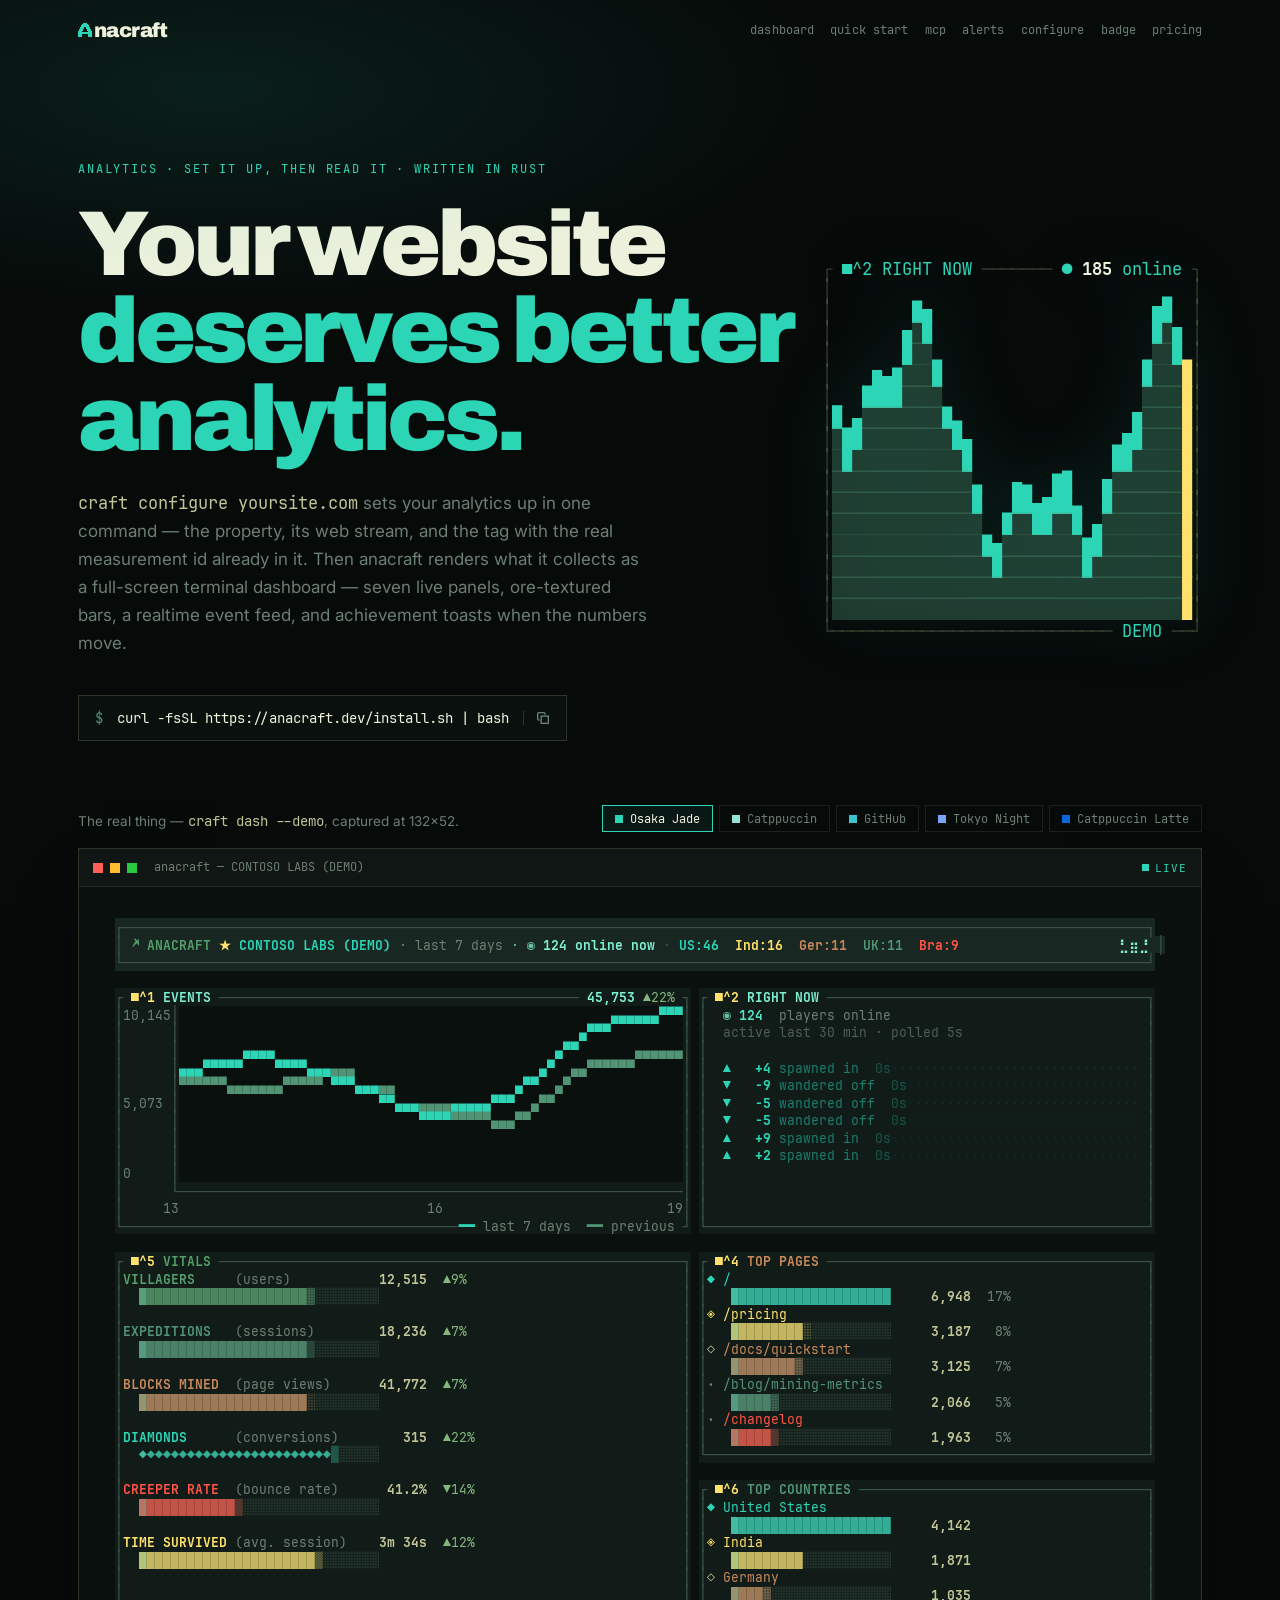
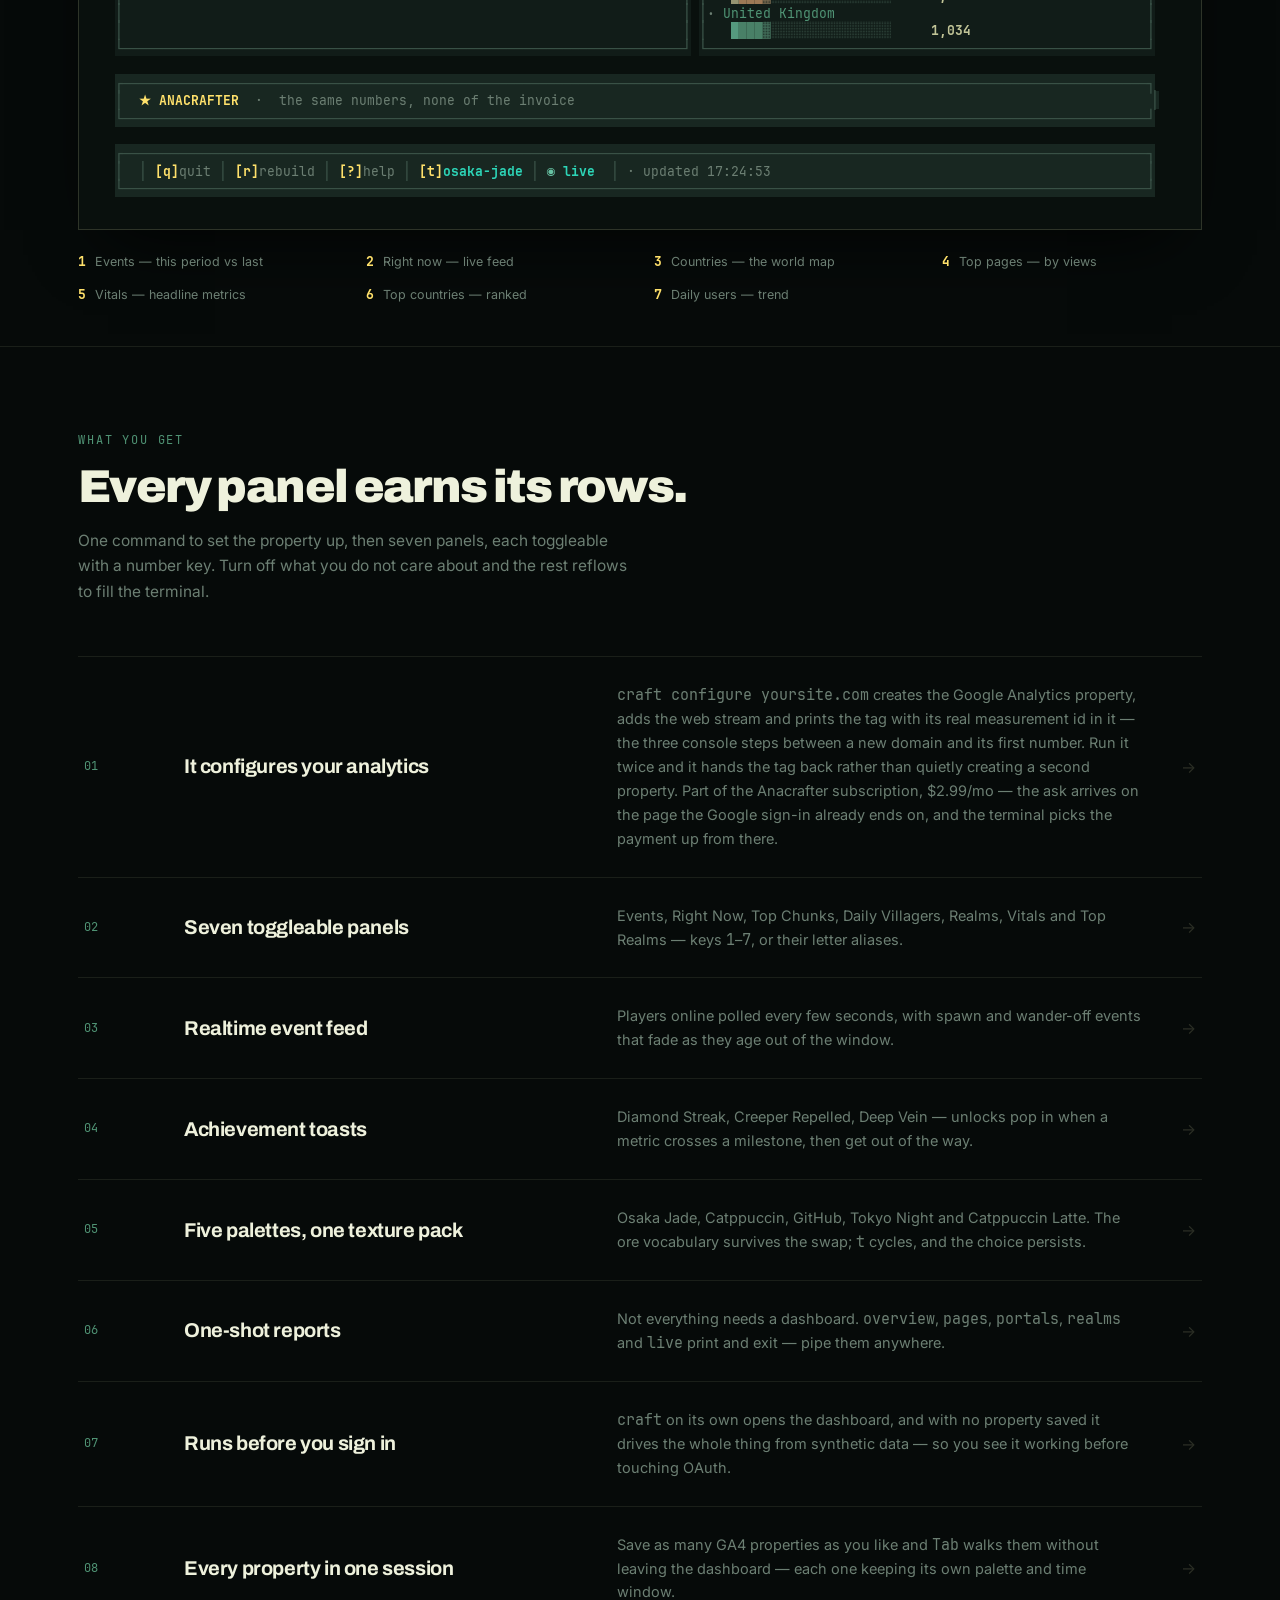
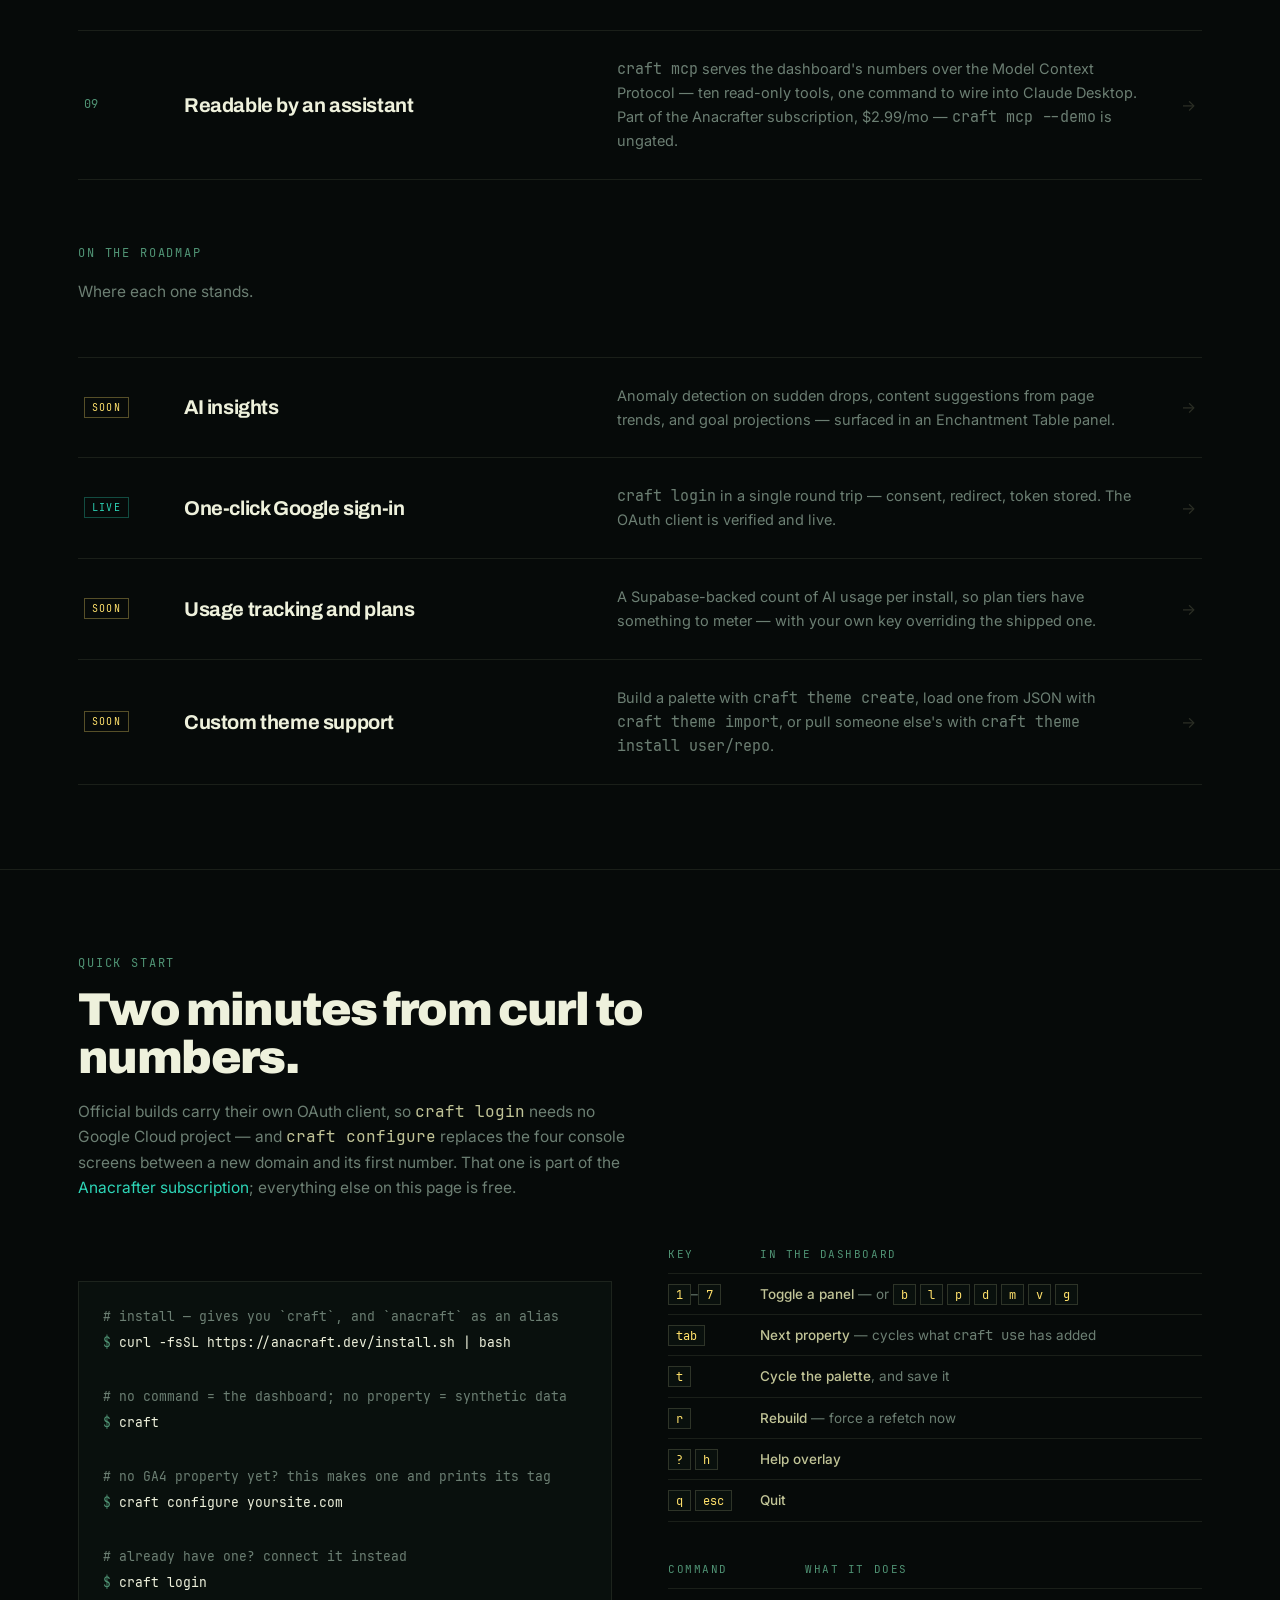
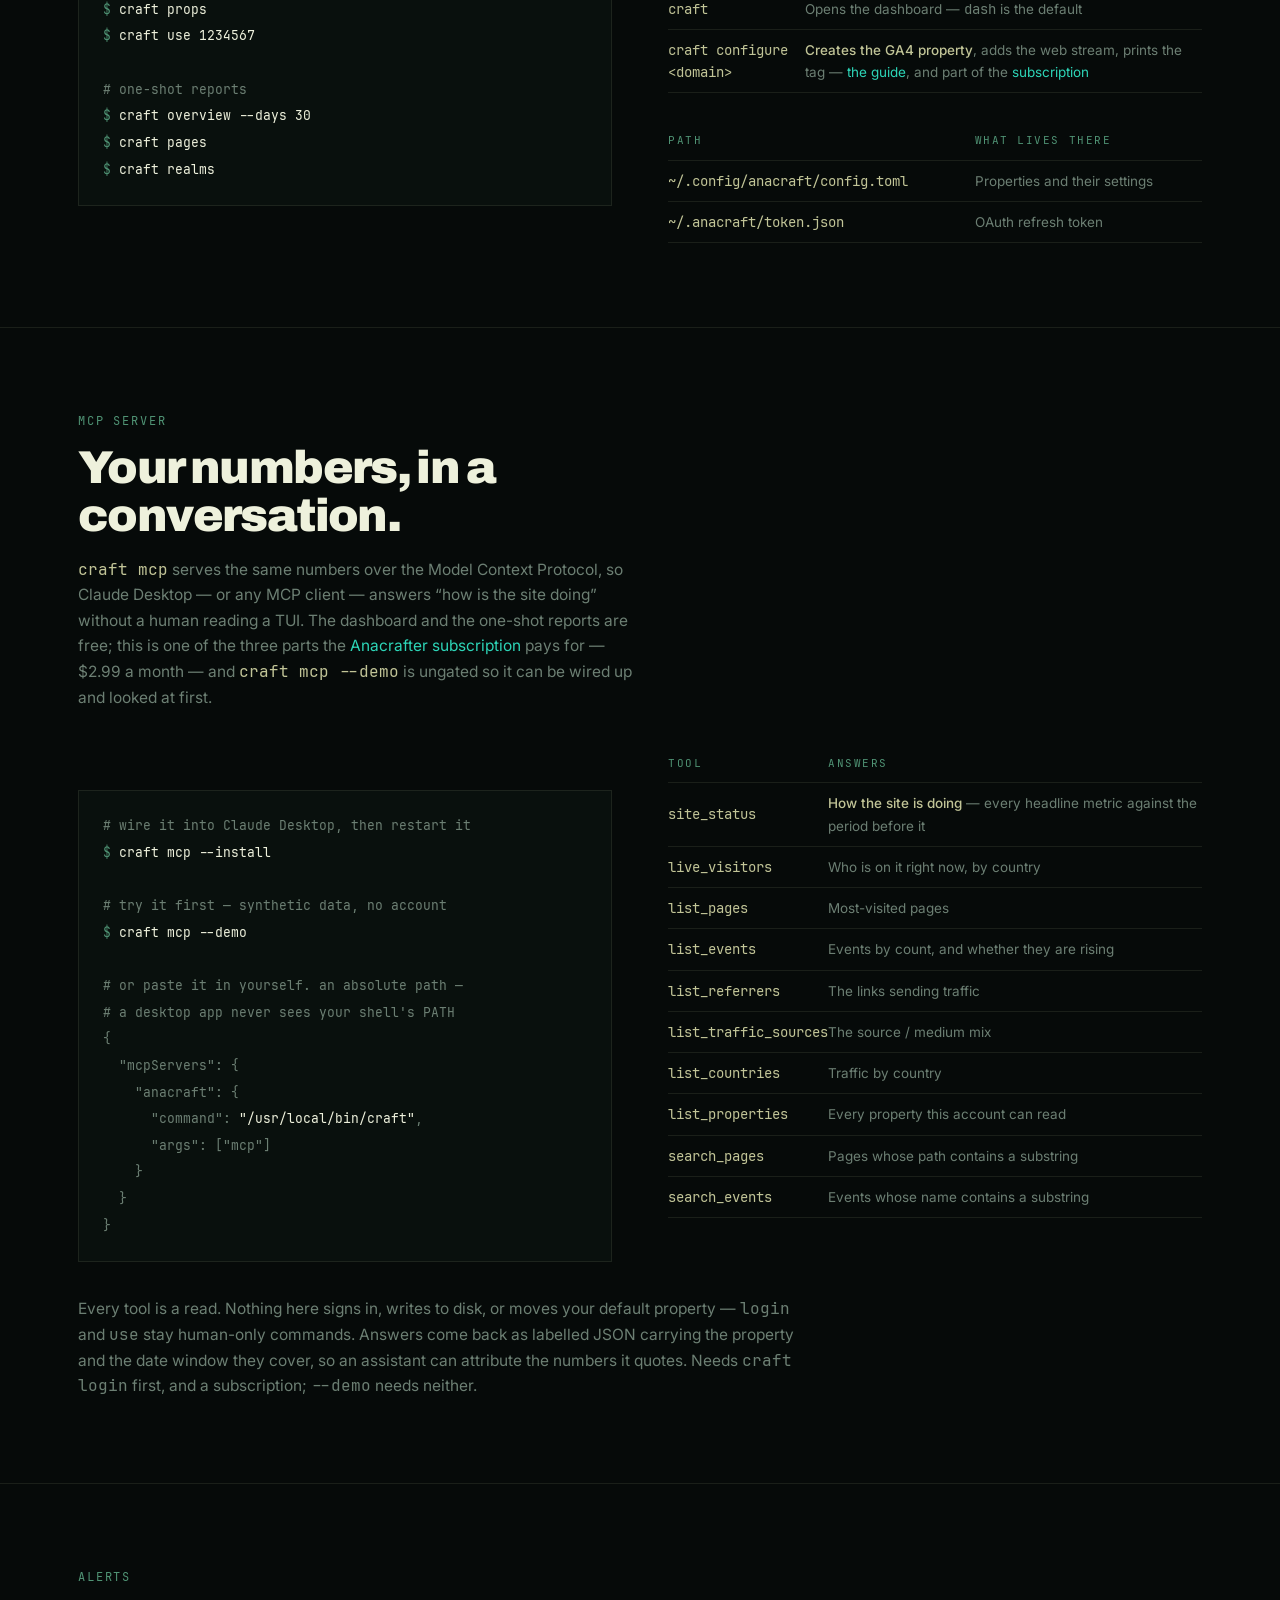
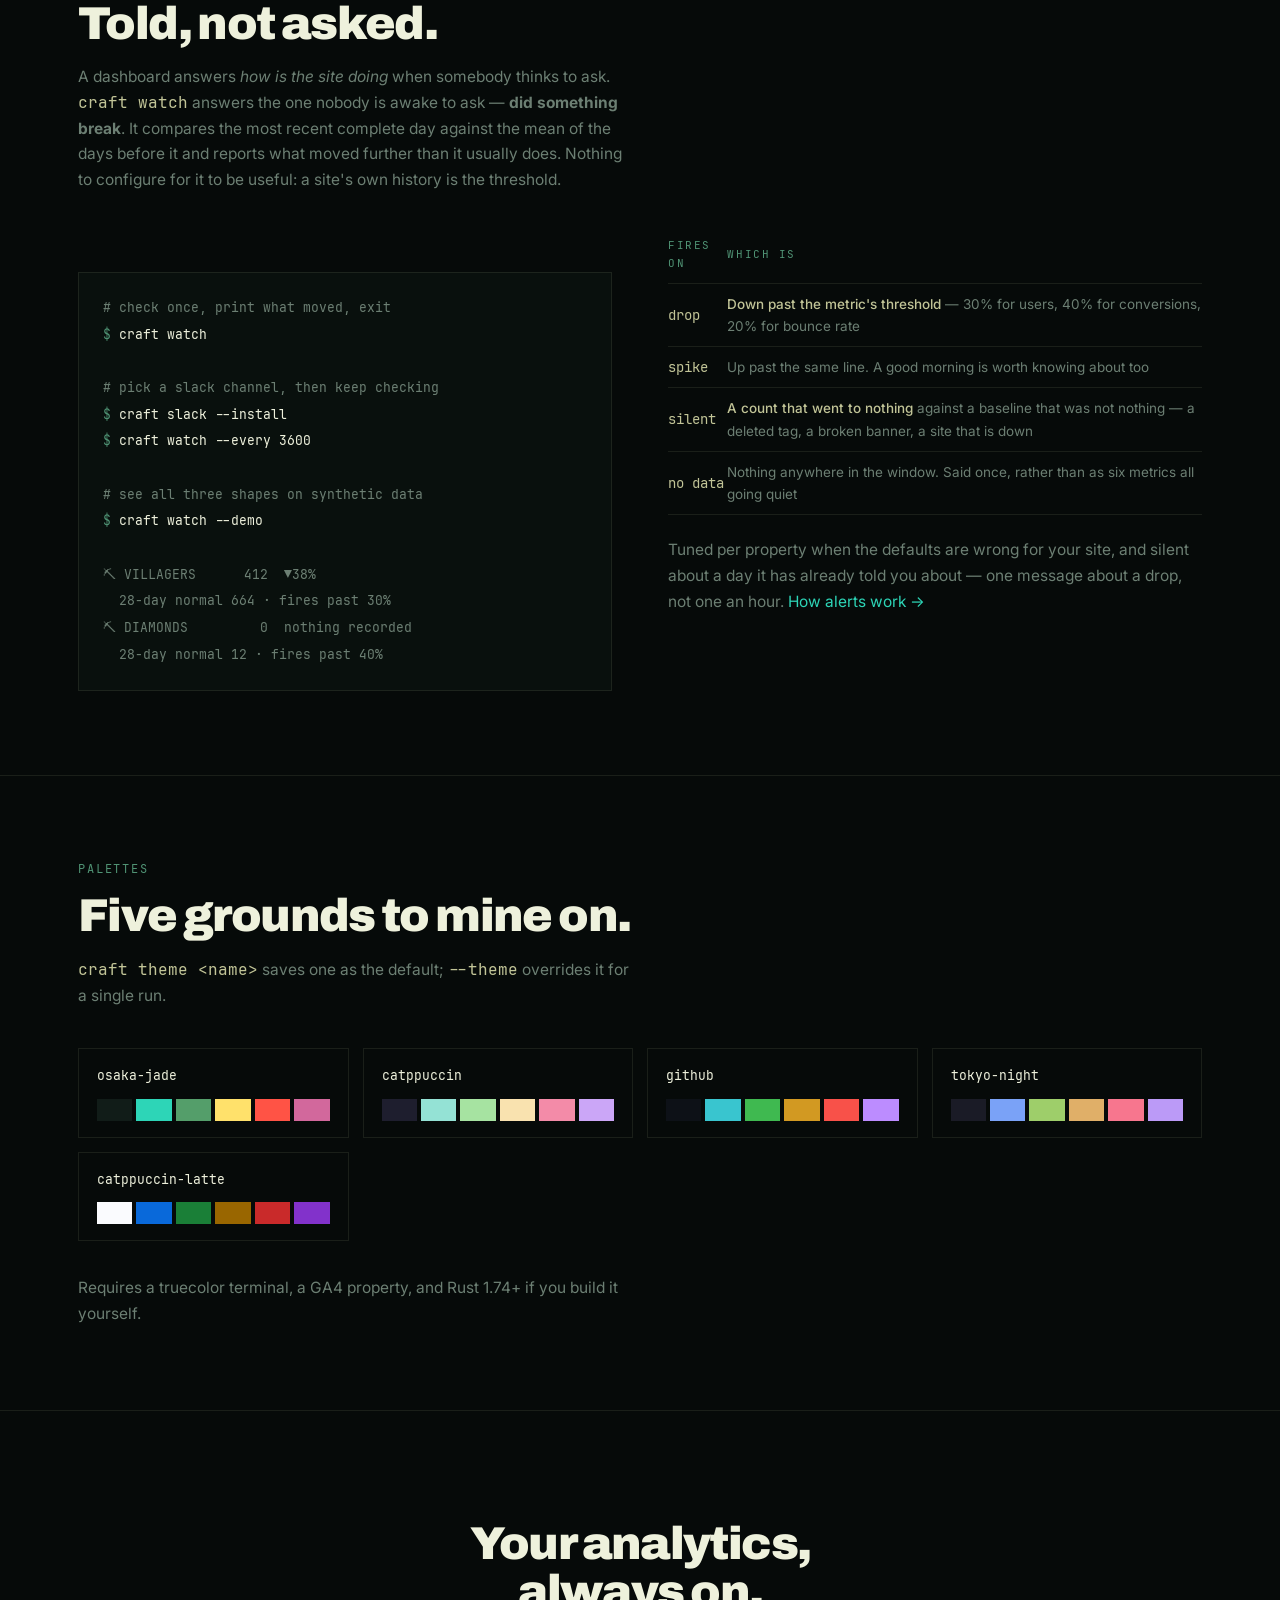
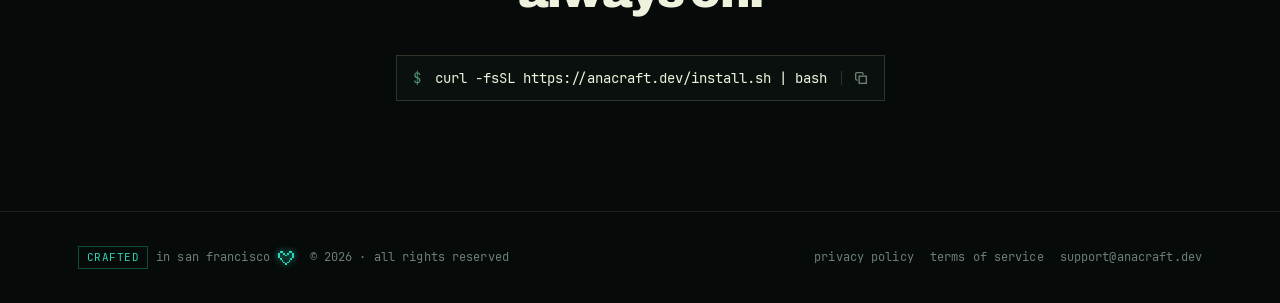
==== commit 0f70370d: "feat: craft burn — the chiclet, brought back If you kept a blog in 2007 you had one: FeedBurner's co" ====
--- a/docs/index.html
+++ b/docs/index.html
@@ -497,6 +497,7 @@
       <a href="#mcp">MCP</a>
       <a href="/alerts.html">Alerts</a>
       <a href="/setup-ga4.html">Configure</a>
+      <a href="/burn.html">Badge</a>
       <a href="/pricing.html">Pricing</a>
     </div>
   </div>
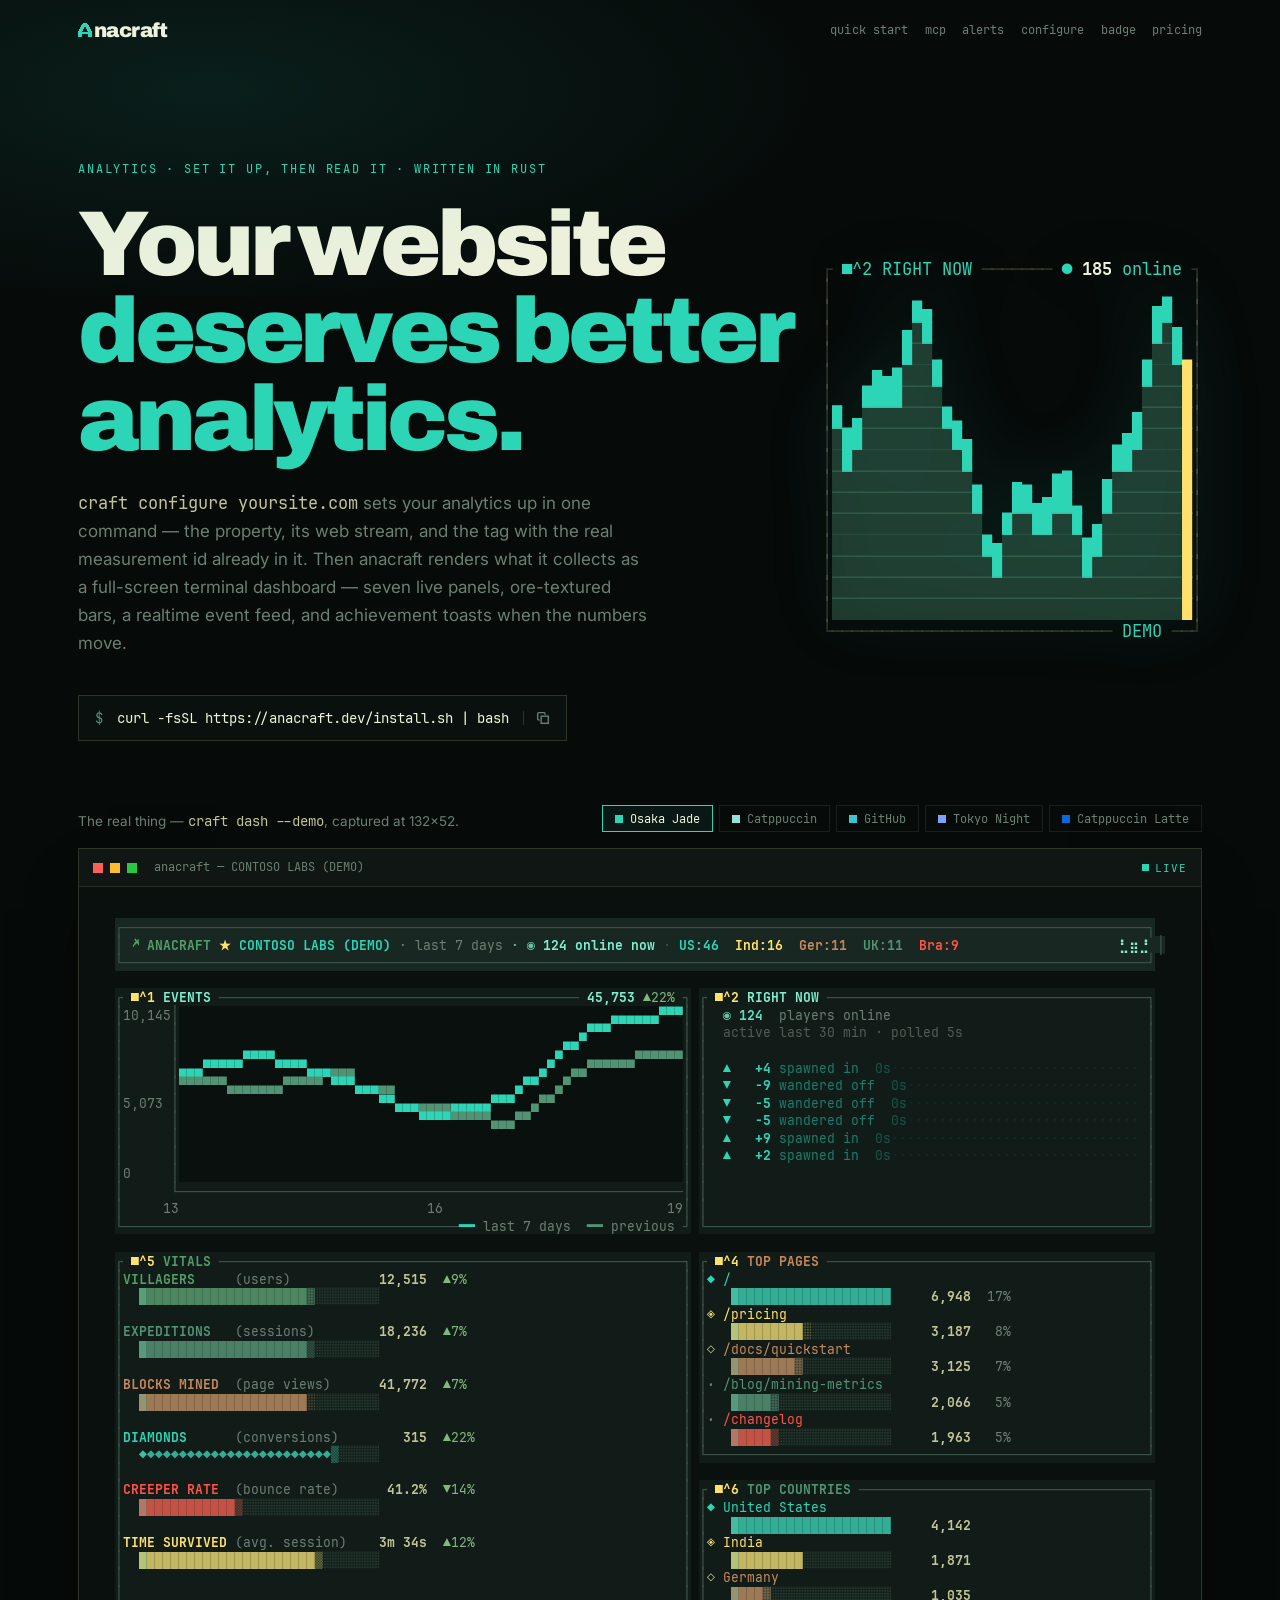
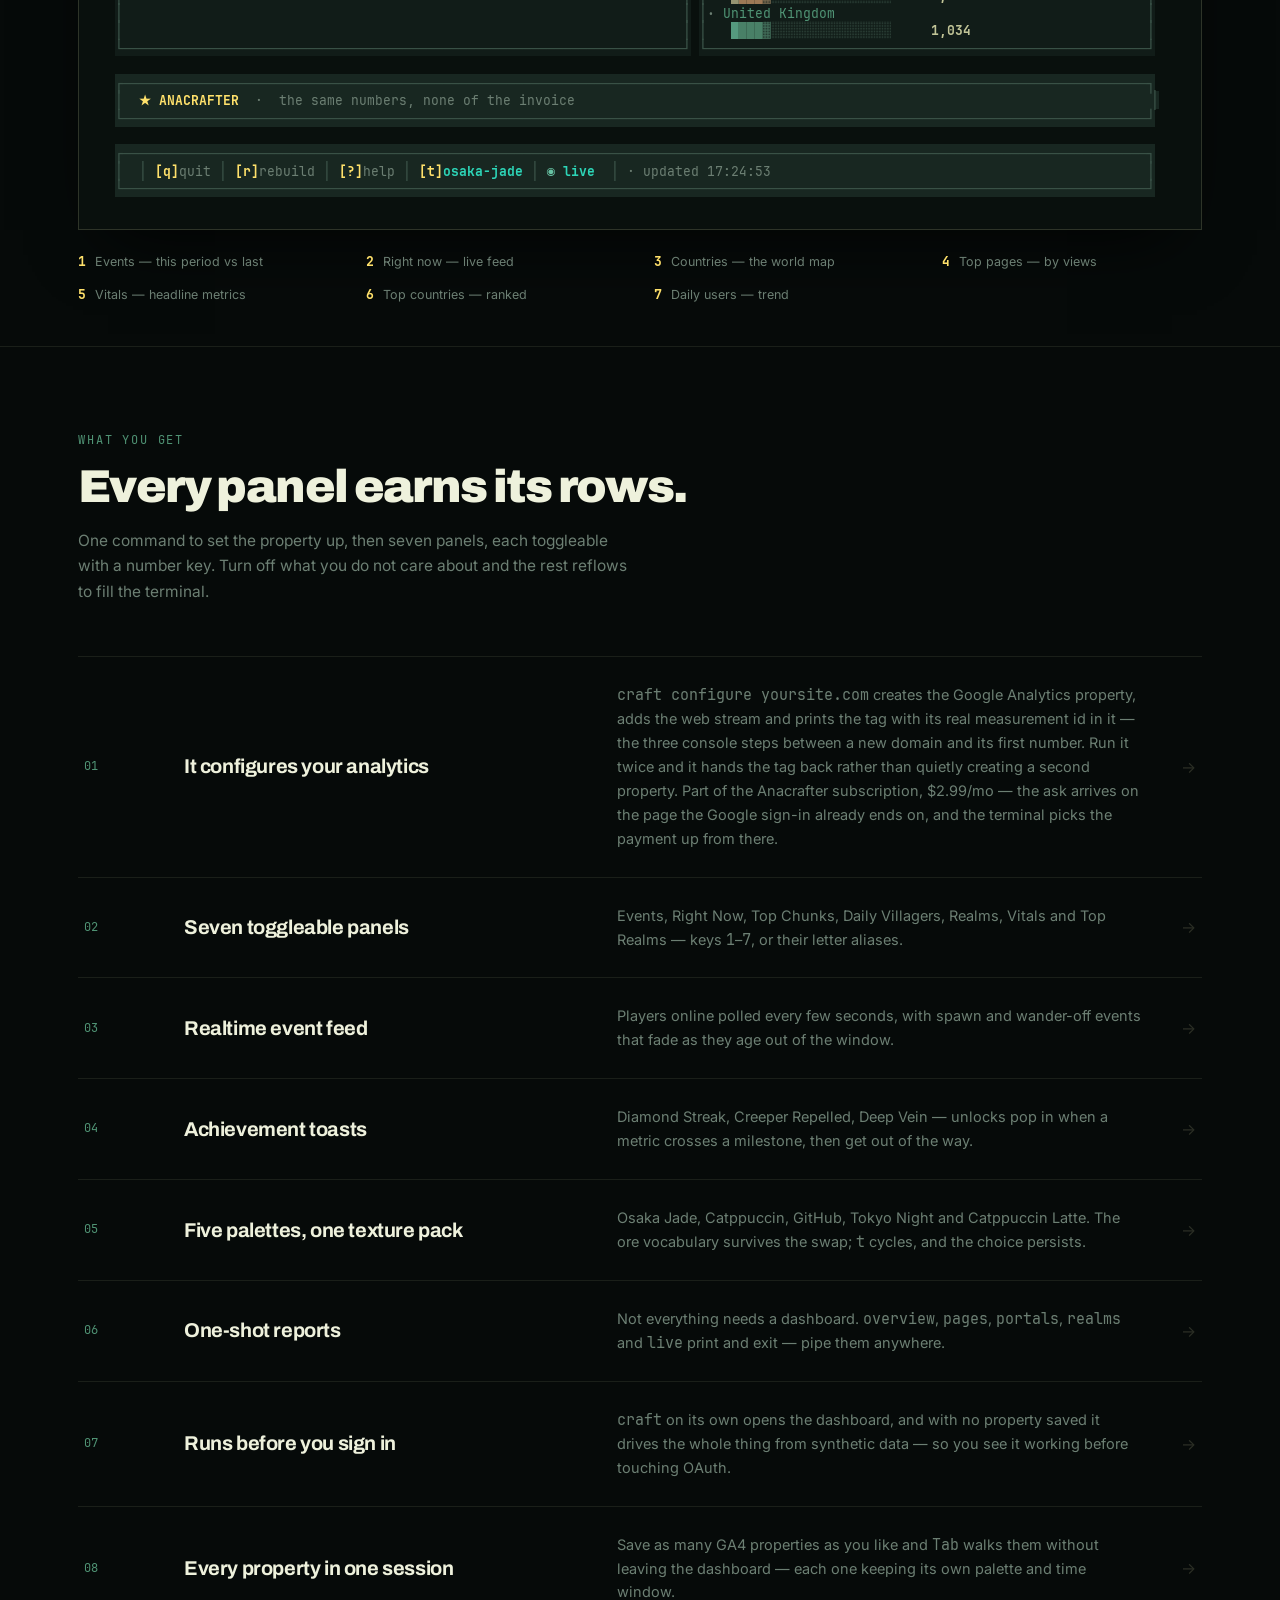
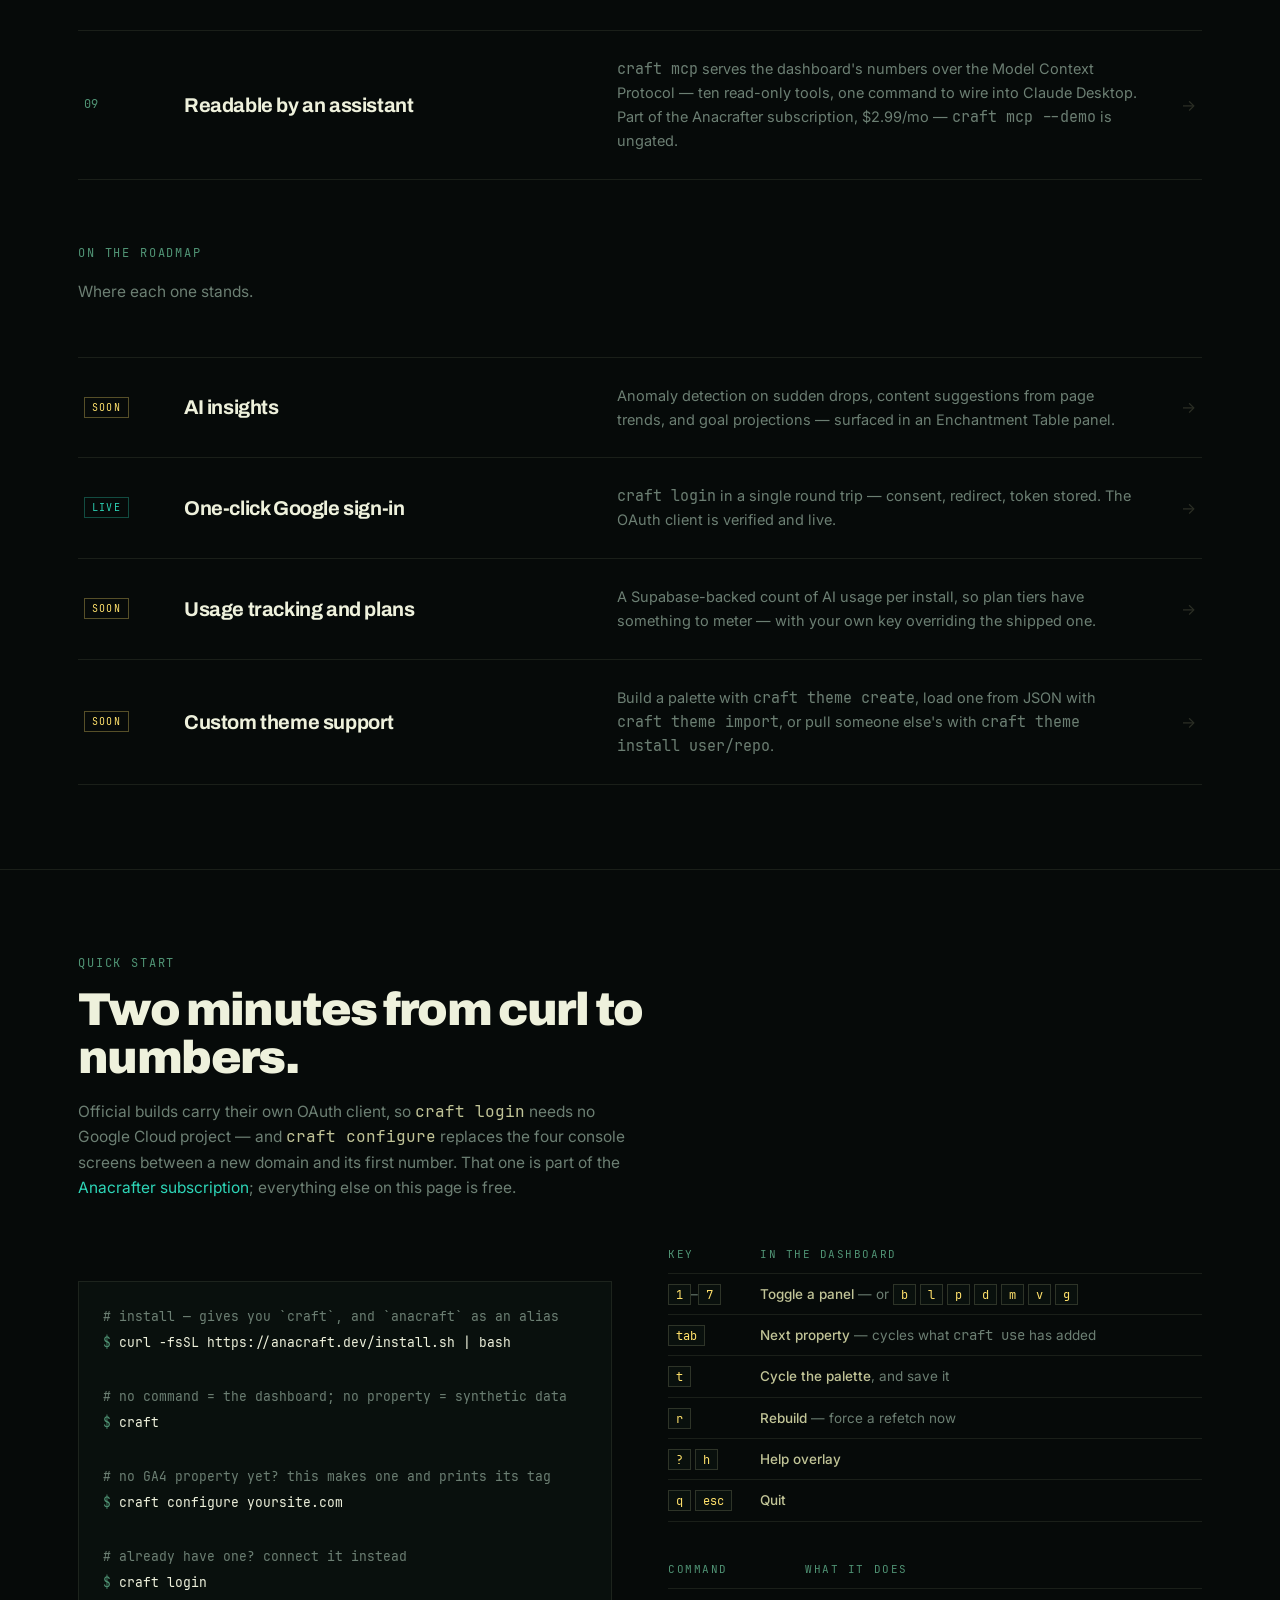
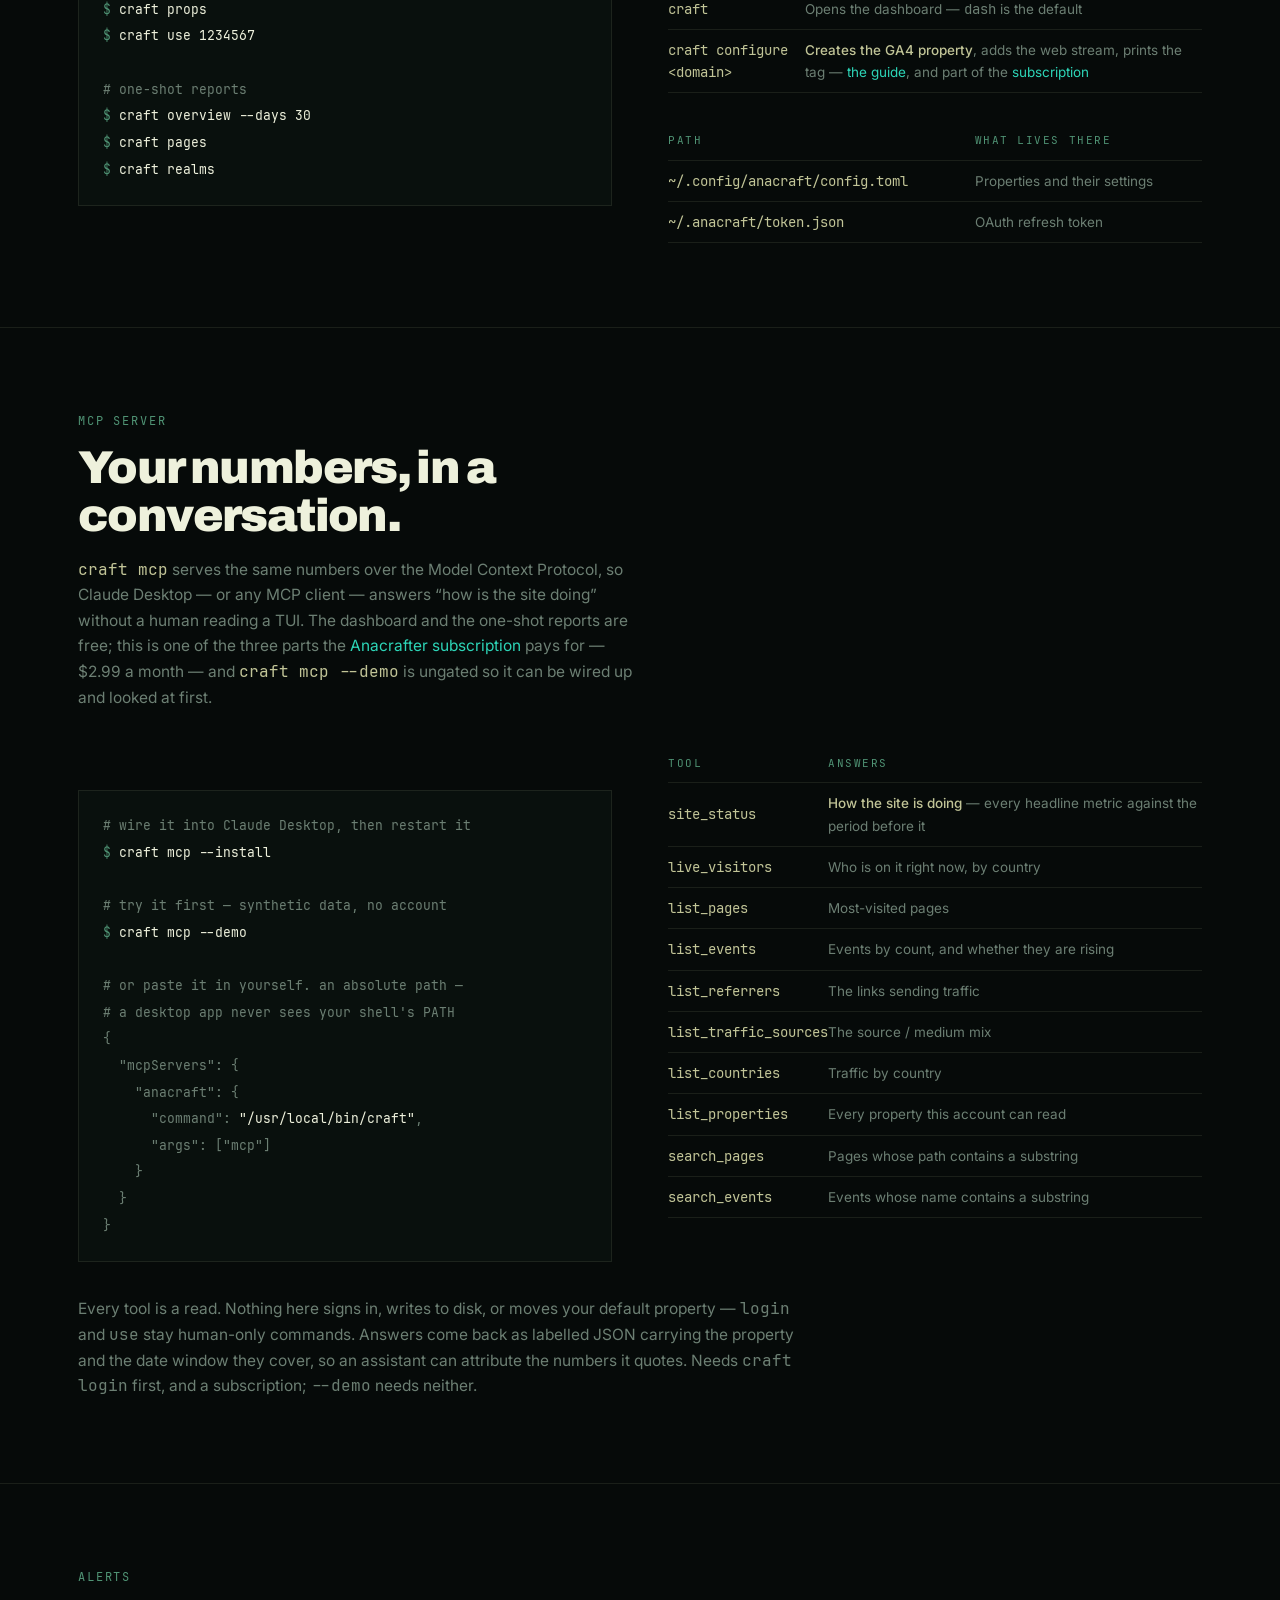
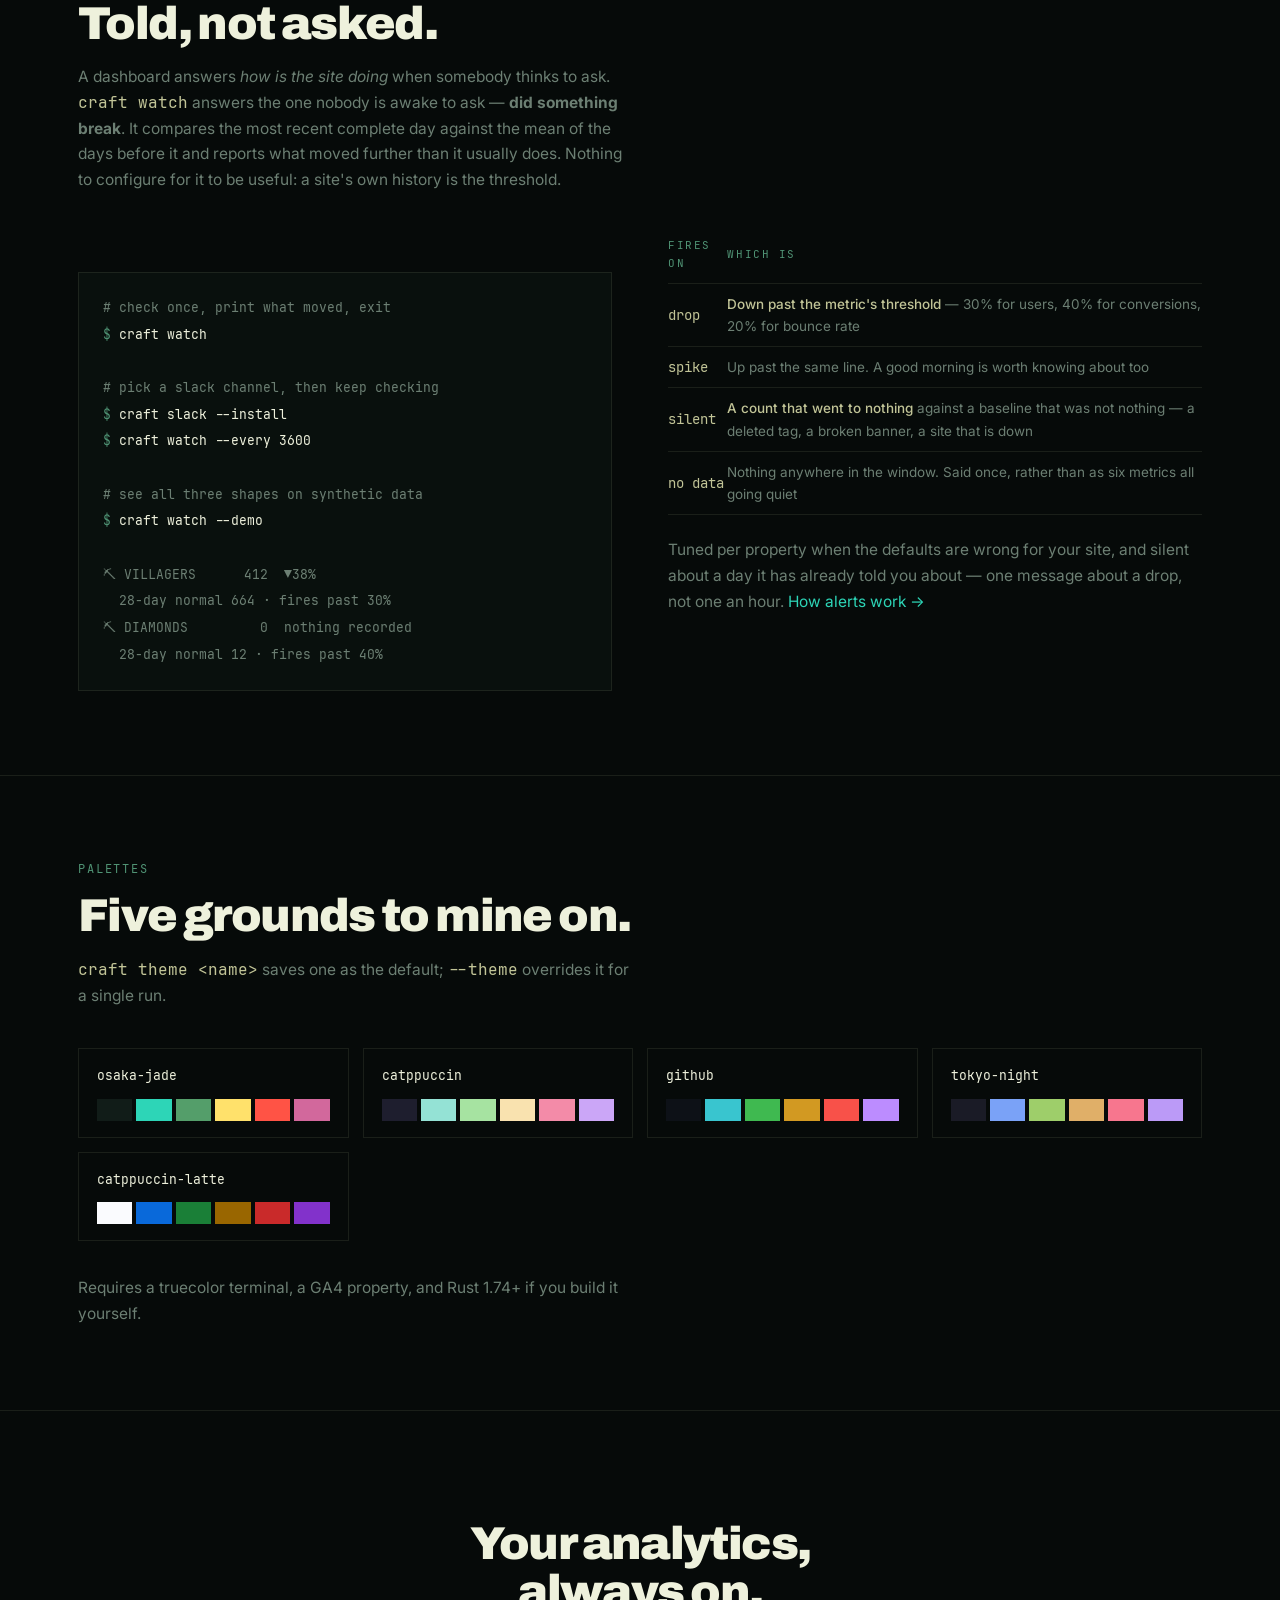
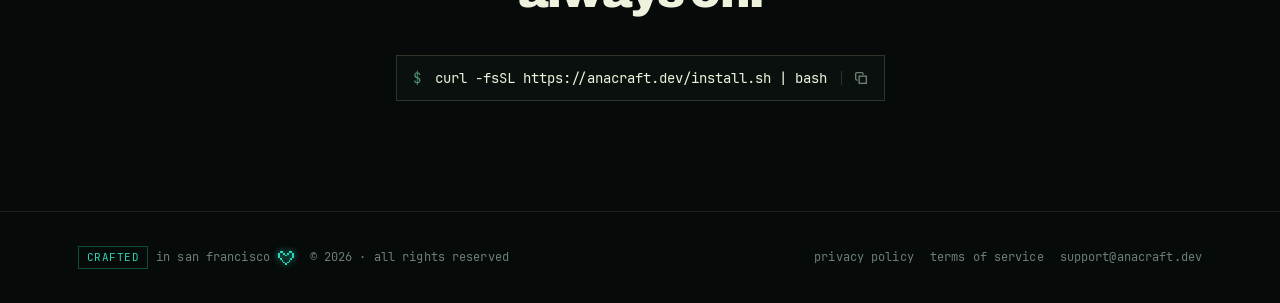
==== commit 1f58fdf8: "fix: the top bar stops offering a Dashboard It pointed at an anchor on the front page, not at anythi" ====
--- a/docs/index.html
+++ b/docs/index.html
@@ -492,7 +492,6 @@
   <div class="wrap nav-in">
     <a class="brand" href="/"><img class="pick" src="mark.svg?v=7b310f6e" alt="A" width="14" height="14">nacraft</a>
     <div class="nav-links">
-      <a href="#dashboard">Dashboard</a>
       <a href="#start">Quick start</a>
       <a href="#mcp">MCP</a>
       <a href="/alerts.html">Alerts</a>
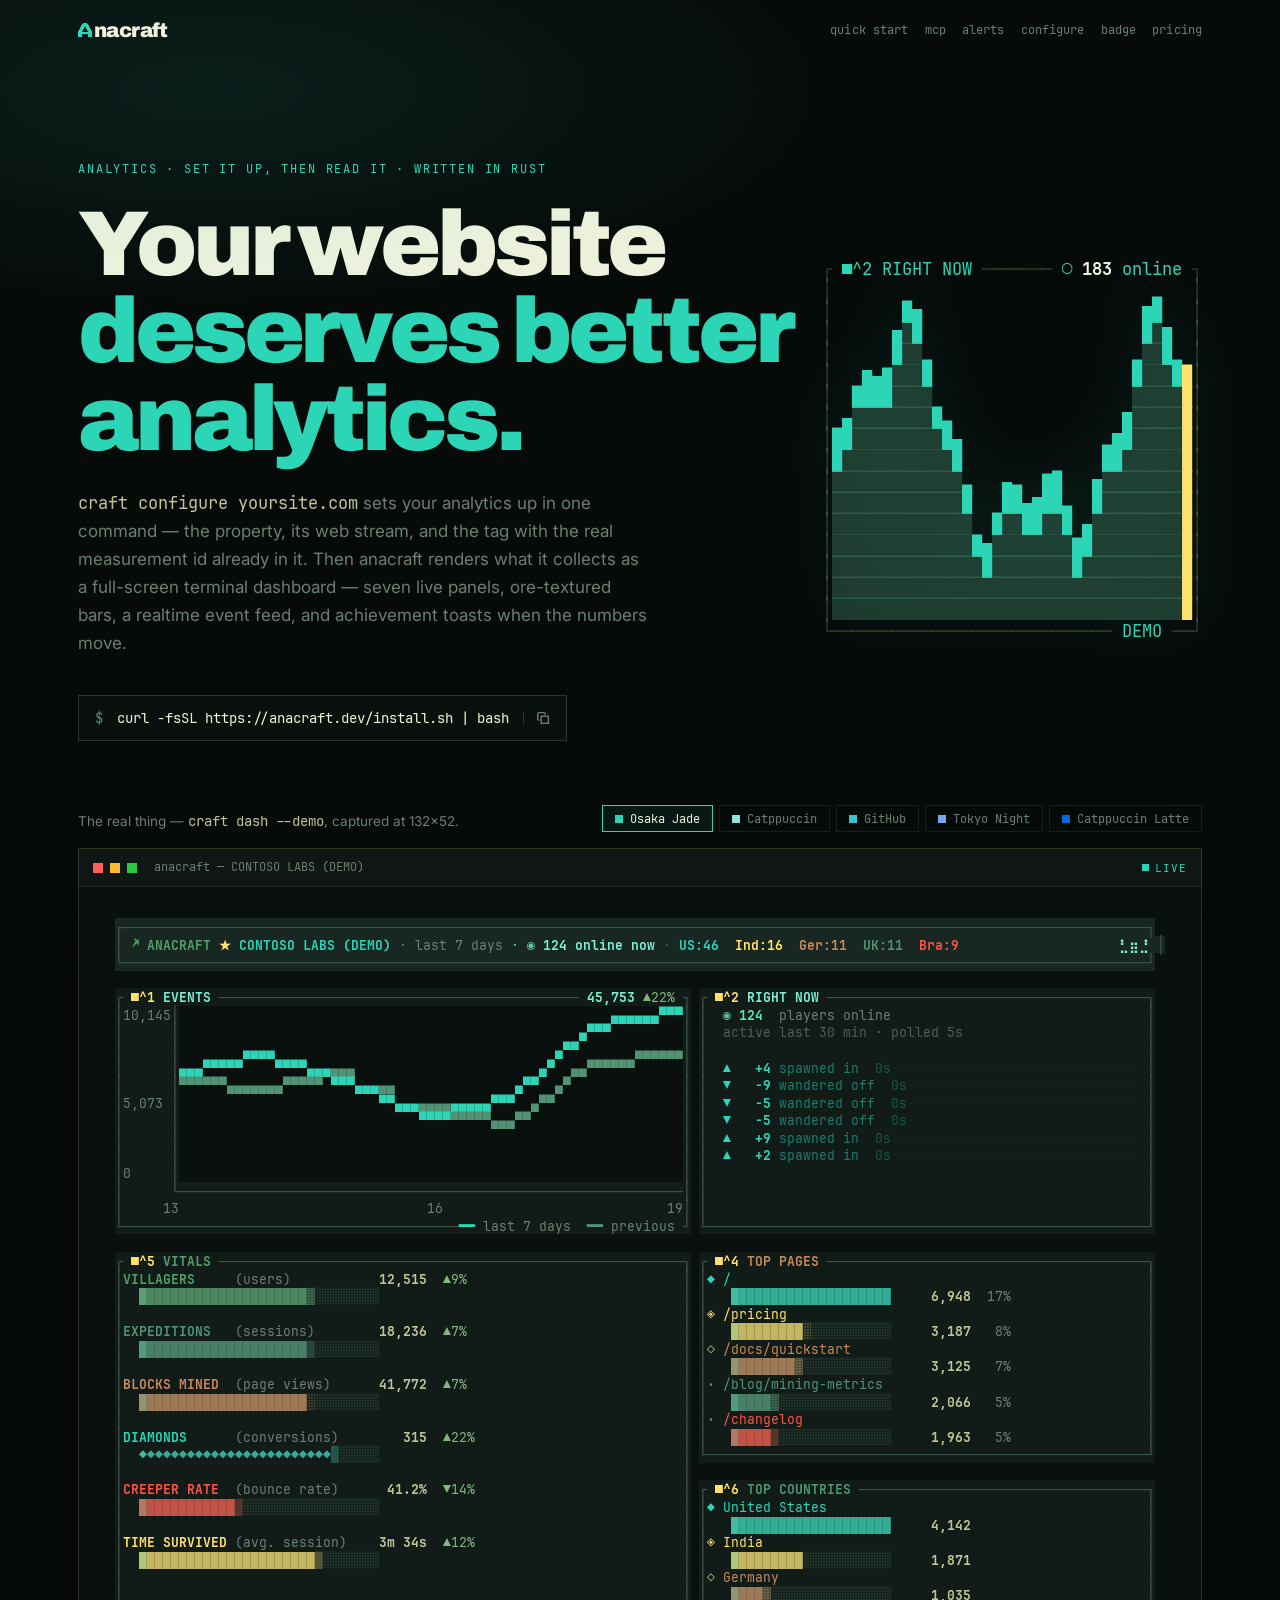
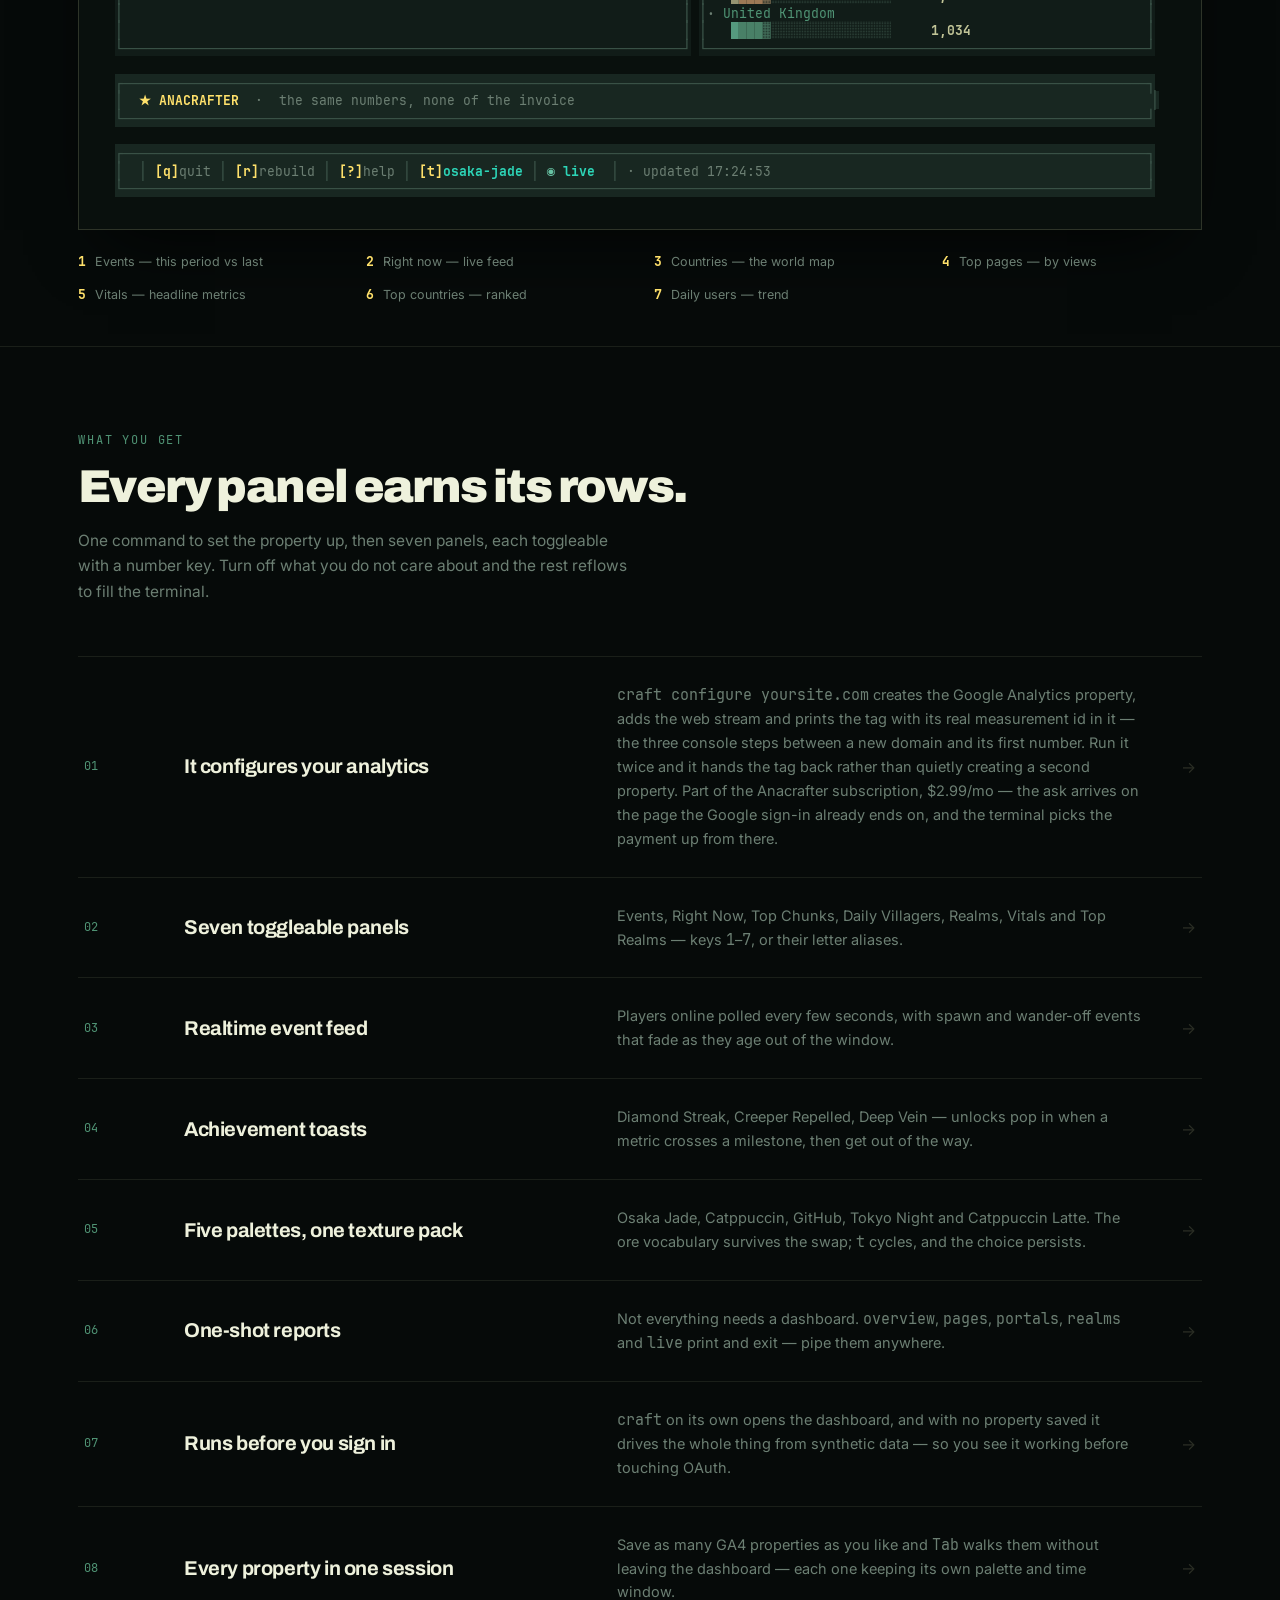
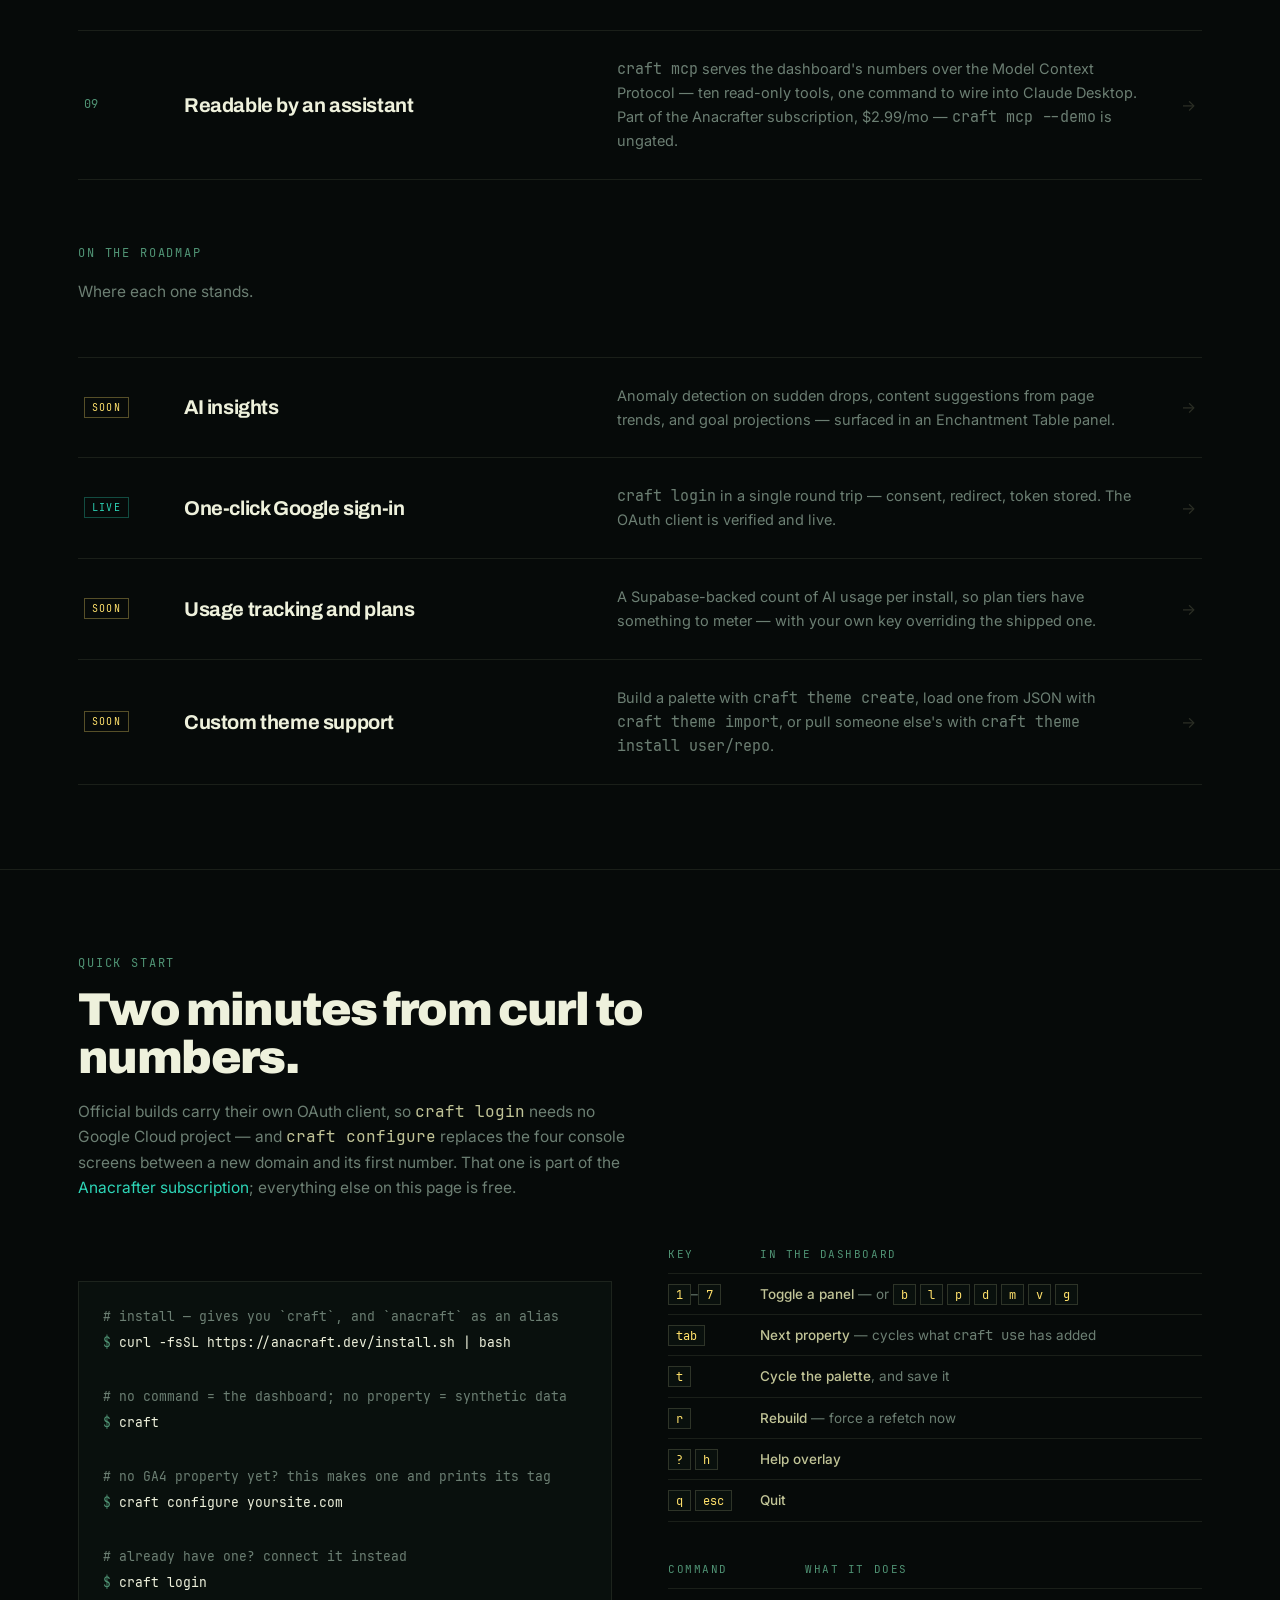
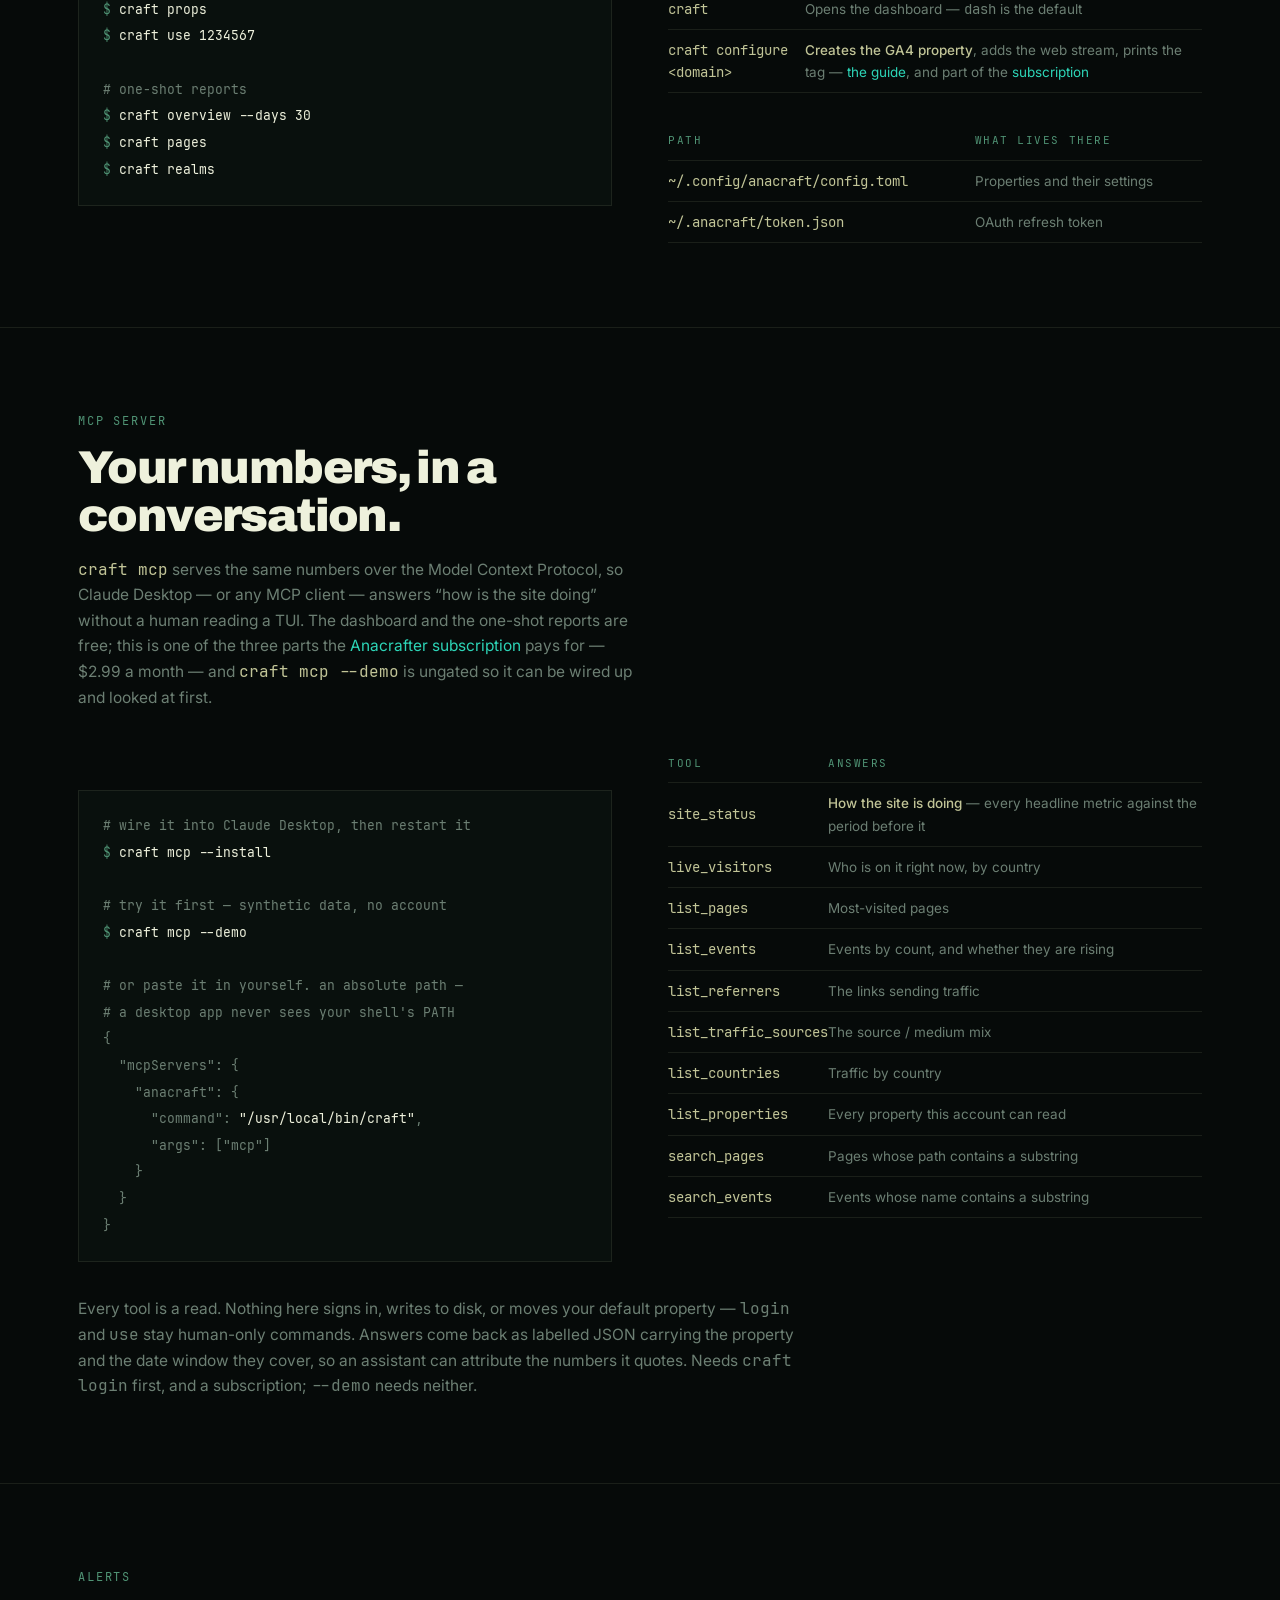
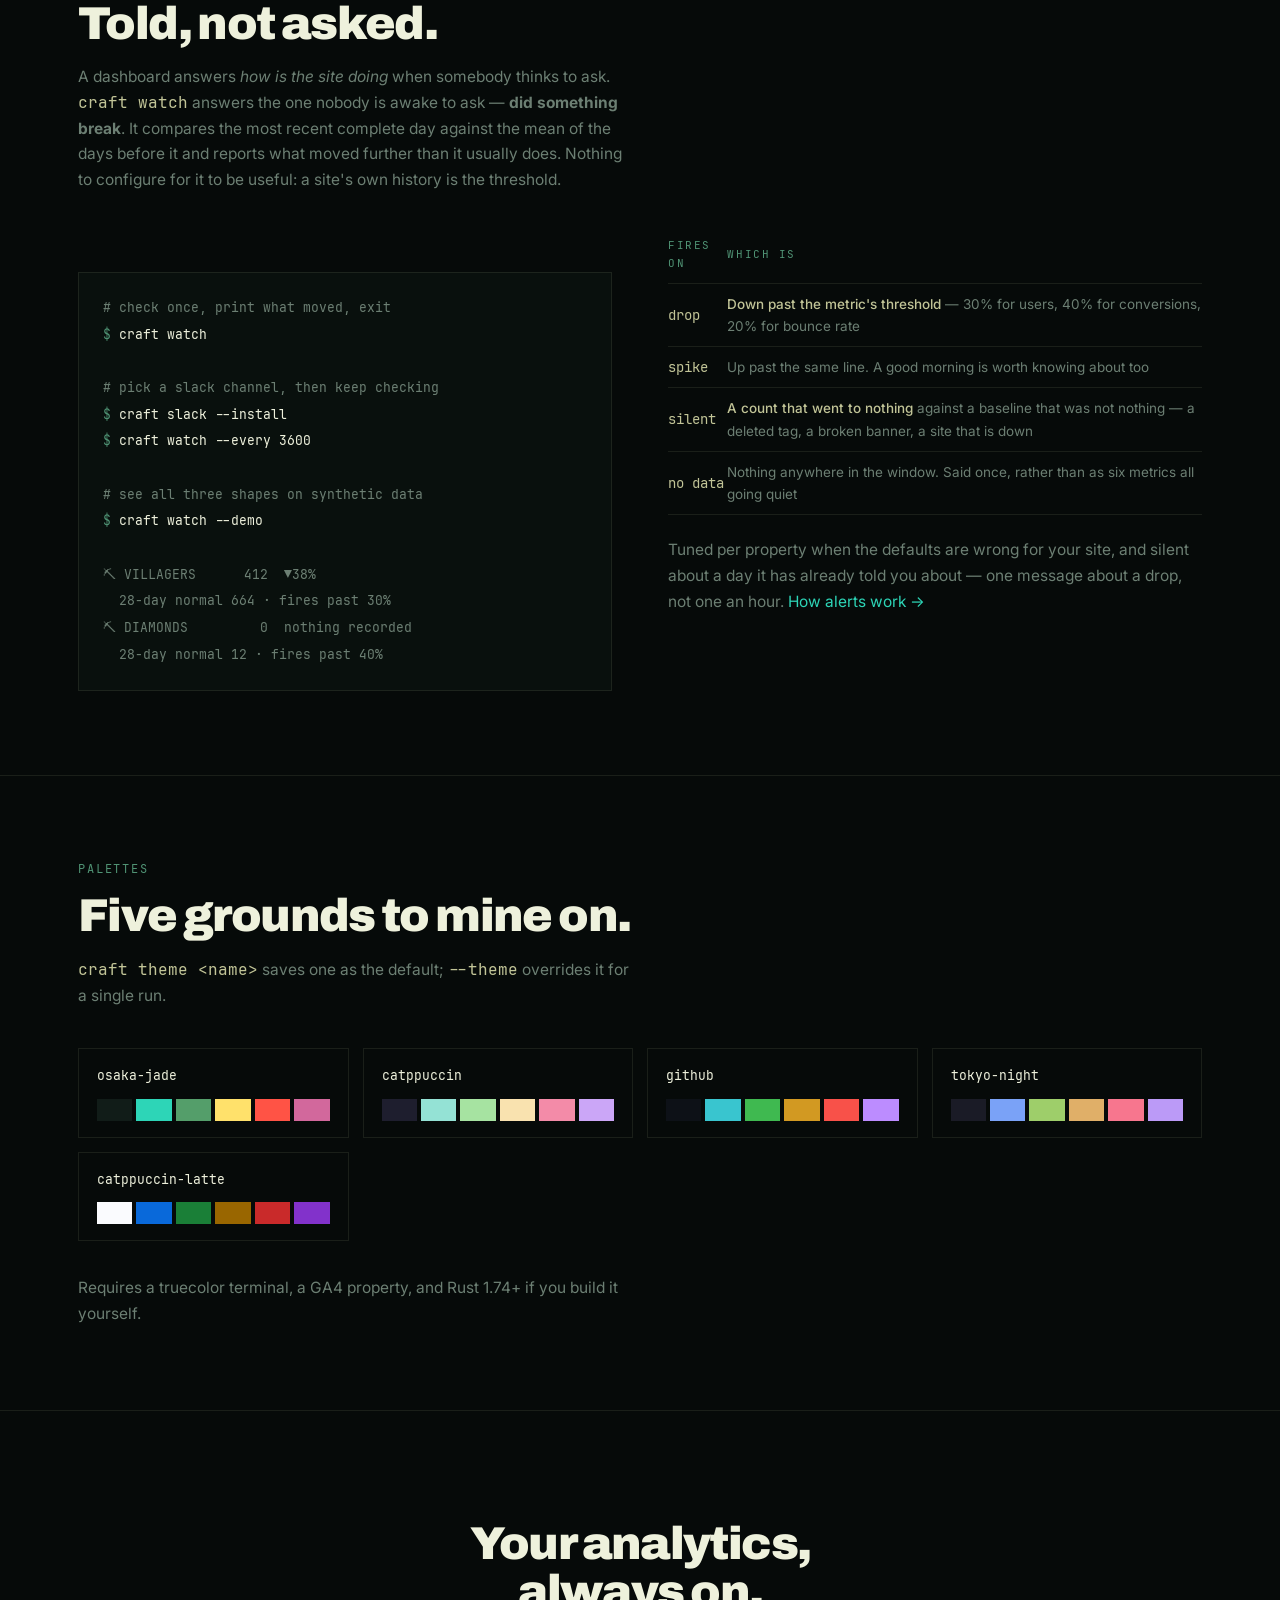
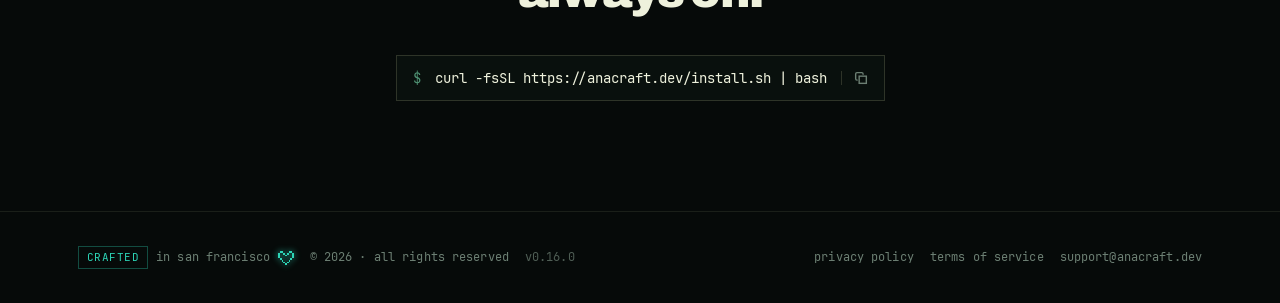
==== commit 620fa7da: "feat: the dashboard and the site say which build this is Twice a year somebody needs the version, an" ====
--- a/docs/index.html
+++ b/docs/index.html
@@ -423,6 +423,12 @@
     text-transform: lowercase; letter-spacing: .01em;
   }
   footer .r { margin-left: auto; display: flex; align-items: center; gap: 16px; }
+  /* Which release the install command will actually give you. It sits in the
+     footer rather than beside the command because it is a fact people check
+     against a changelog, not a version they are asked to type — `install.sh`
+     resolves the latest release itself and takes no version argument. Kept a
+     step quieter than the line it follows: it is a fingerprint, not news. */
+  footer .ver { opacity: .72; }
   footer a:hover { color: var(--jade); }
   footer .by { display: inline-flex; align-items: center; gap: 8px; }
   /* A chip rather than a word: the rule does the framing the brackets used to,
@@ -1902,6 +1908,7 @@
   <div class="wrap" style="display:flex;flex-wrap:wrap;gap:16px;align-items:center;width:100%">
     <span class="by"><span class="tag">crafted</span> in San Francisco <svg class="heart" role="img" aria-label="love" viewBox="0 0 9 8" fill="var(--jade)" shape-rendering="crispEdges" xmlns="http://www.w3.org/2000/svg"><rect x="1" y="0" width="2" height="1"/><rect x="6" y="0" width="2" height="1"/><rect x="0" y="1" width="1" height="1"/><rect x="3" y="1" width="1" height="1"/><rect x="5" y="1" width="1" height="1"/><rect x="8" y="1" width="1" height="1"/><rect x="0" y="2" width="1" height="1"/><rect x="4" y="2" width="1" height="1"/><rect x="8" y="2" width="1" height="1"/><rect x="0" y="3" width="1" height="1"/><rect x="8" y="3" width="1" height="1"/><rect x="1" y="4" width="1" height="1"/><rect x="7" y="4" width="1" height="1"/><rect x="2" y="5" width="1" height="1"/><rect x="6" y="5" width="1" height="1"/><rect x="3" y="6" width="1" height="1"/><rect x="5" y="6" width="1" height="1"/><rect x="4" y="7" width="1" height="1"/></svg></span>
     <span class="legal">© 2026 · All rights reserved</span>
+    <span class="ver">v0.16.0</span>
     <span class="r">
       <a href="/privacy.html">Privacy Policy</a>
       <a href="/terms.html">Terms of Service</a>
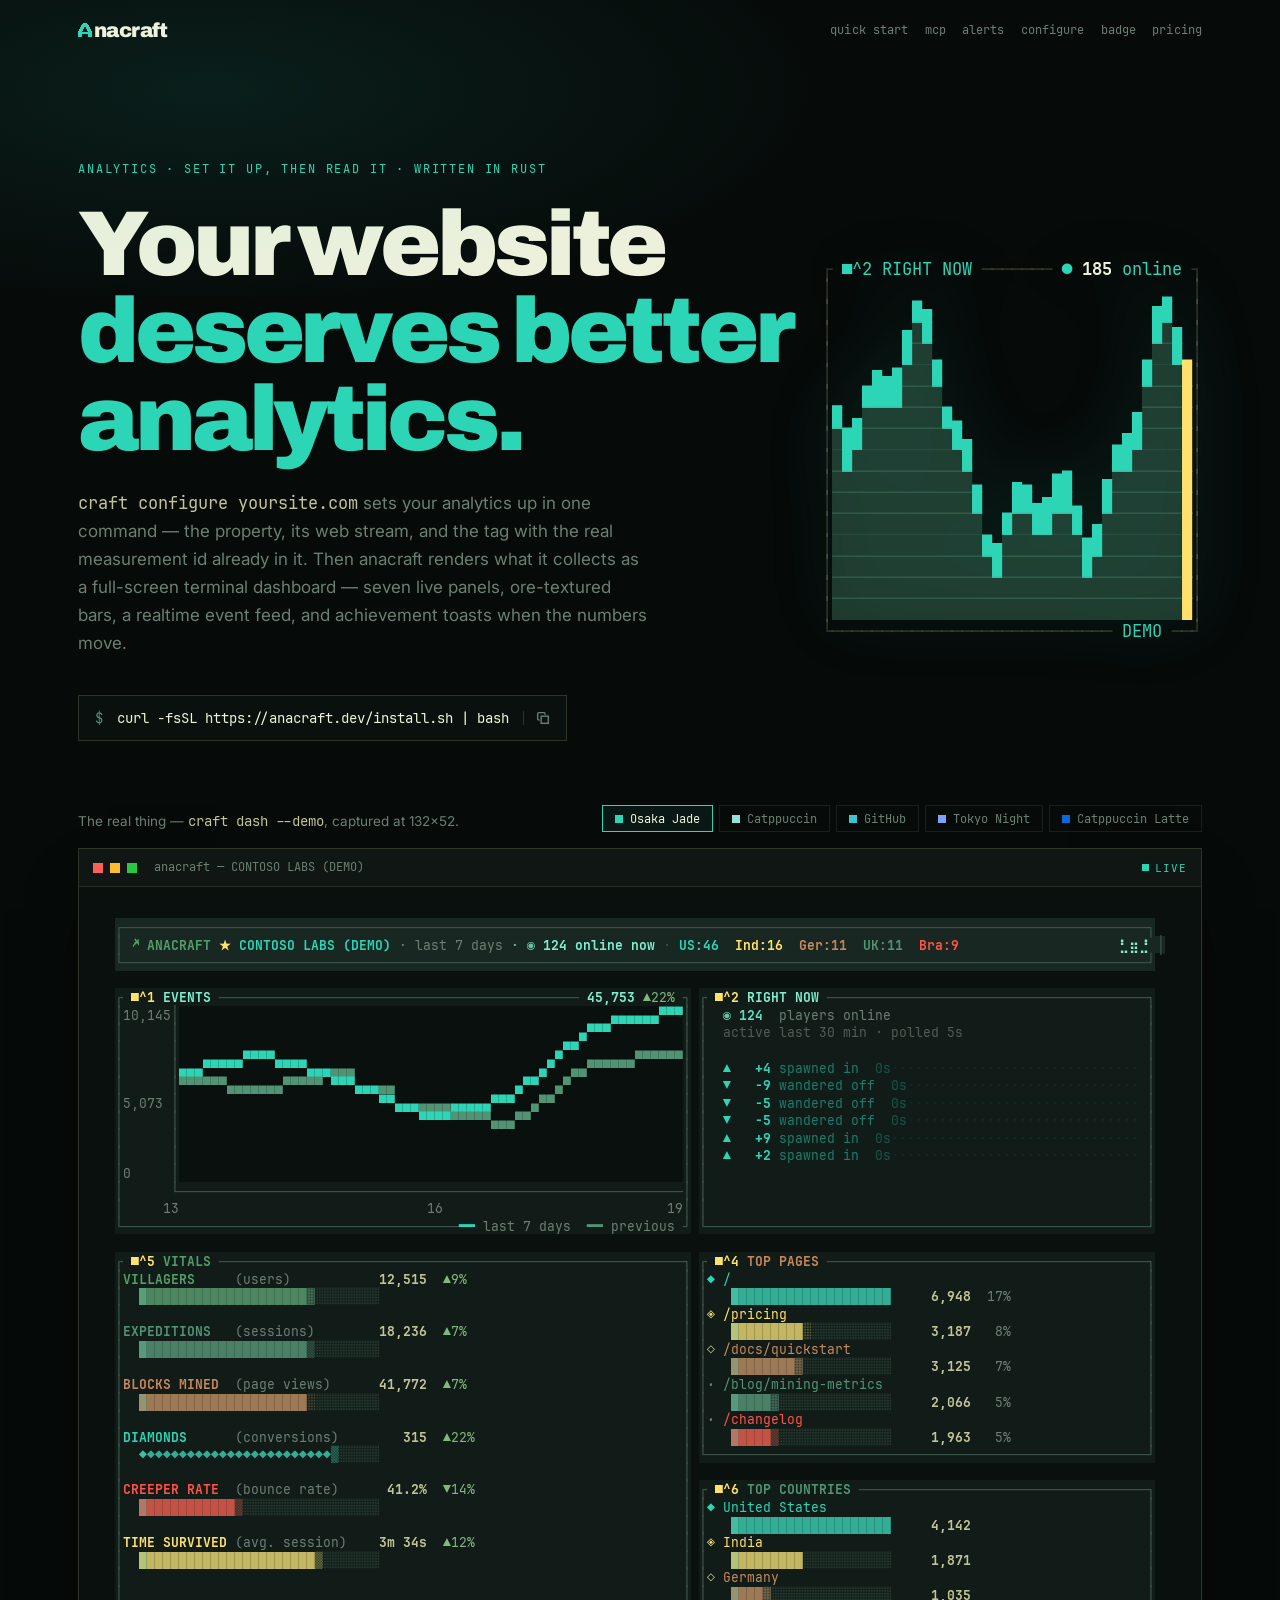
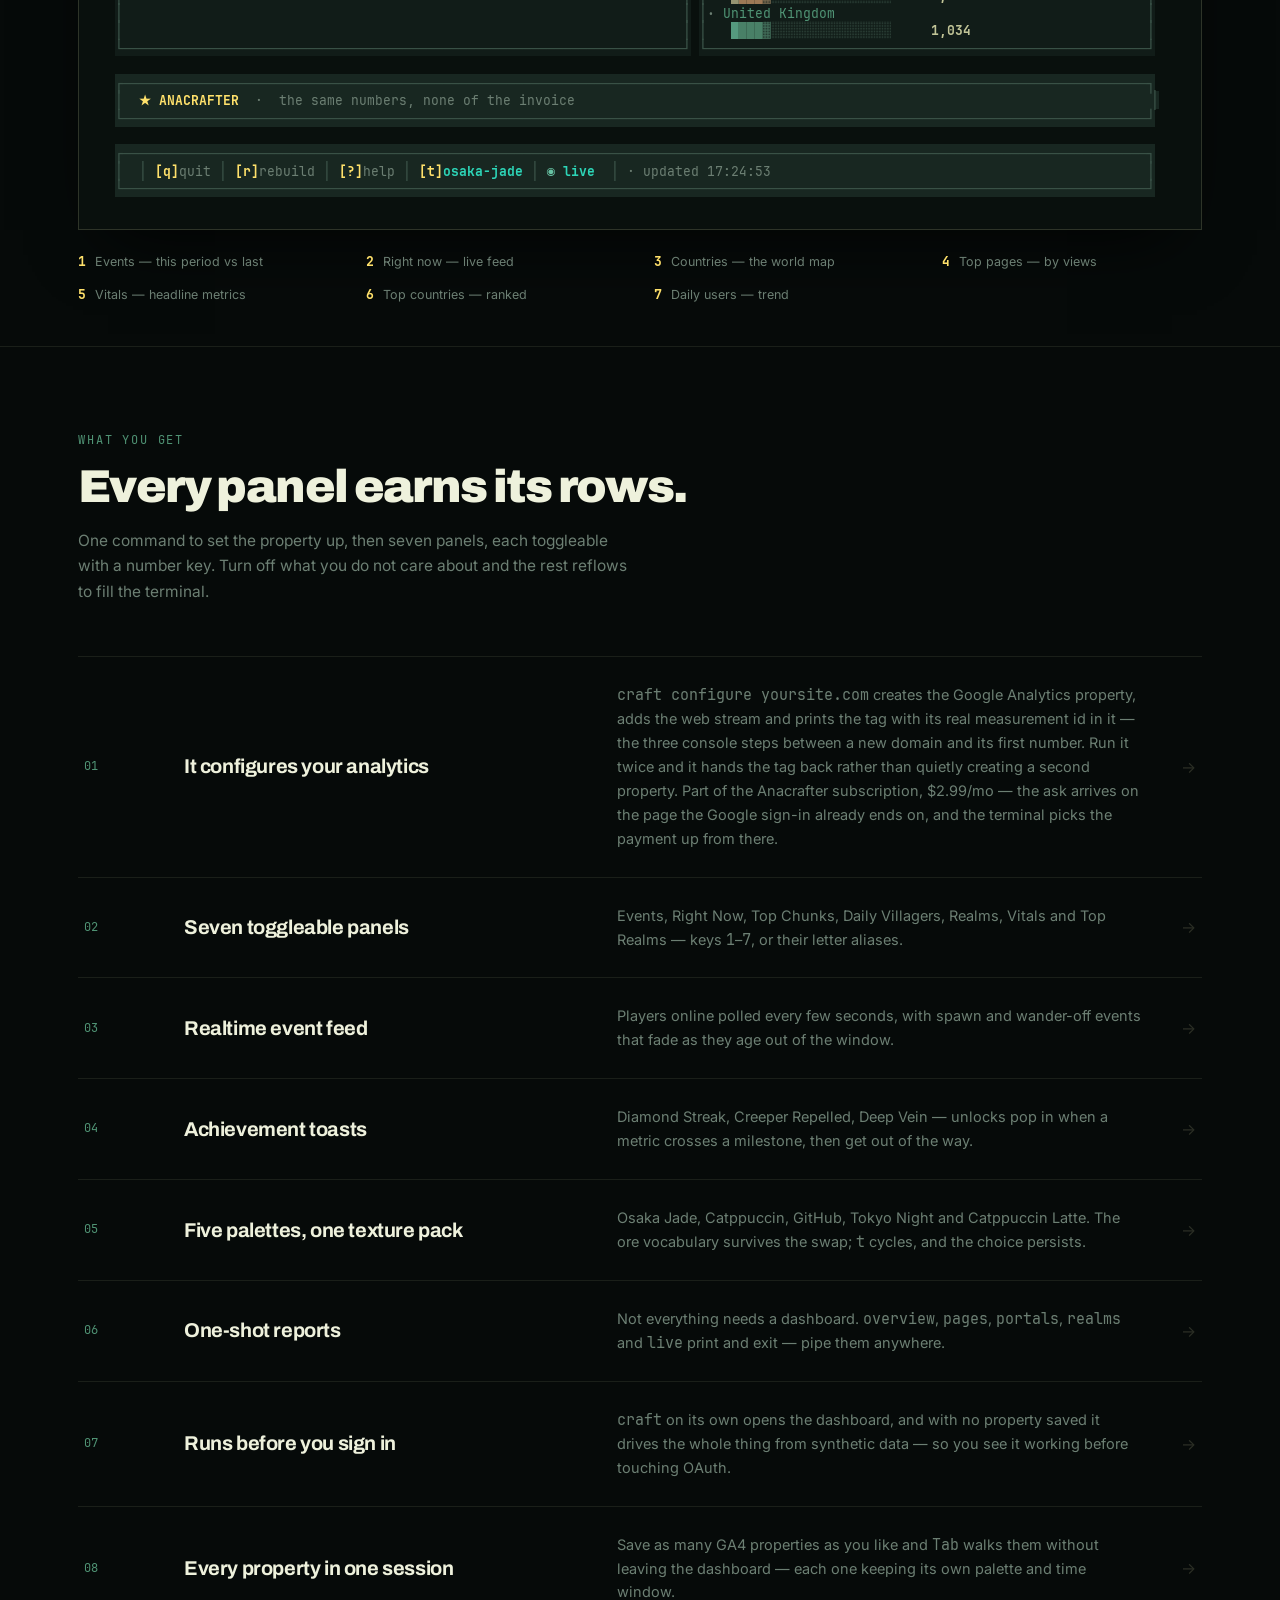
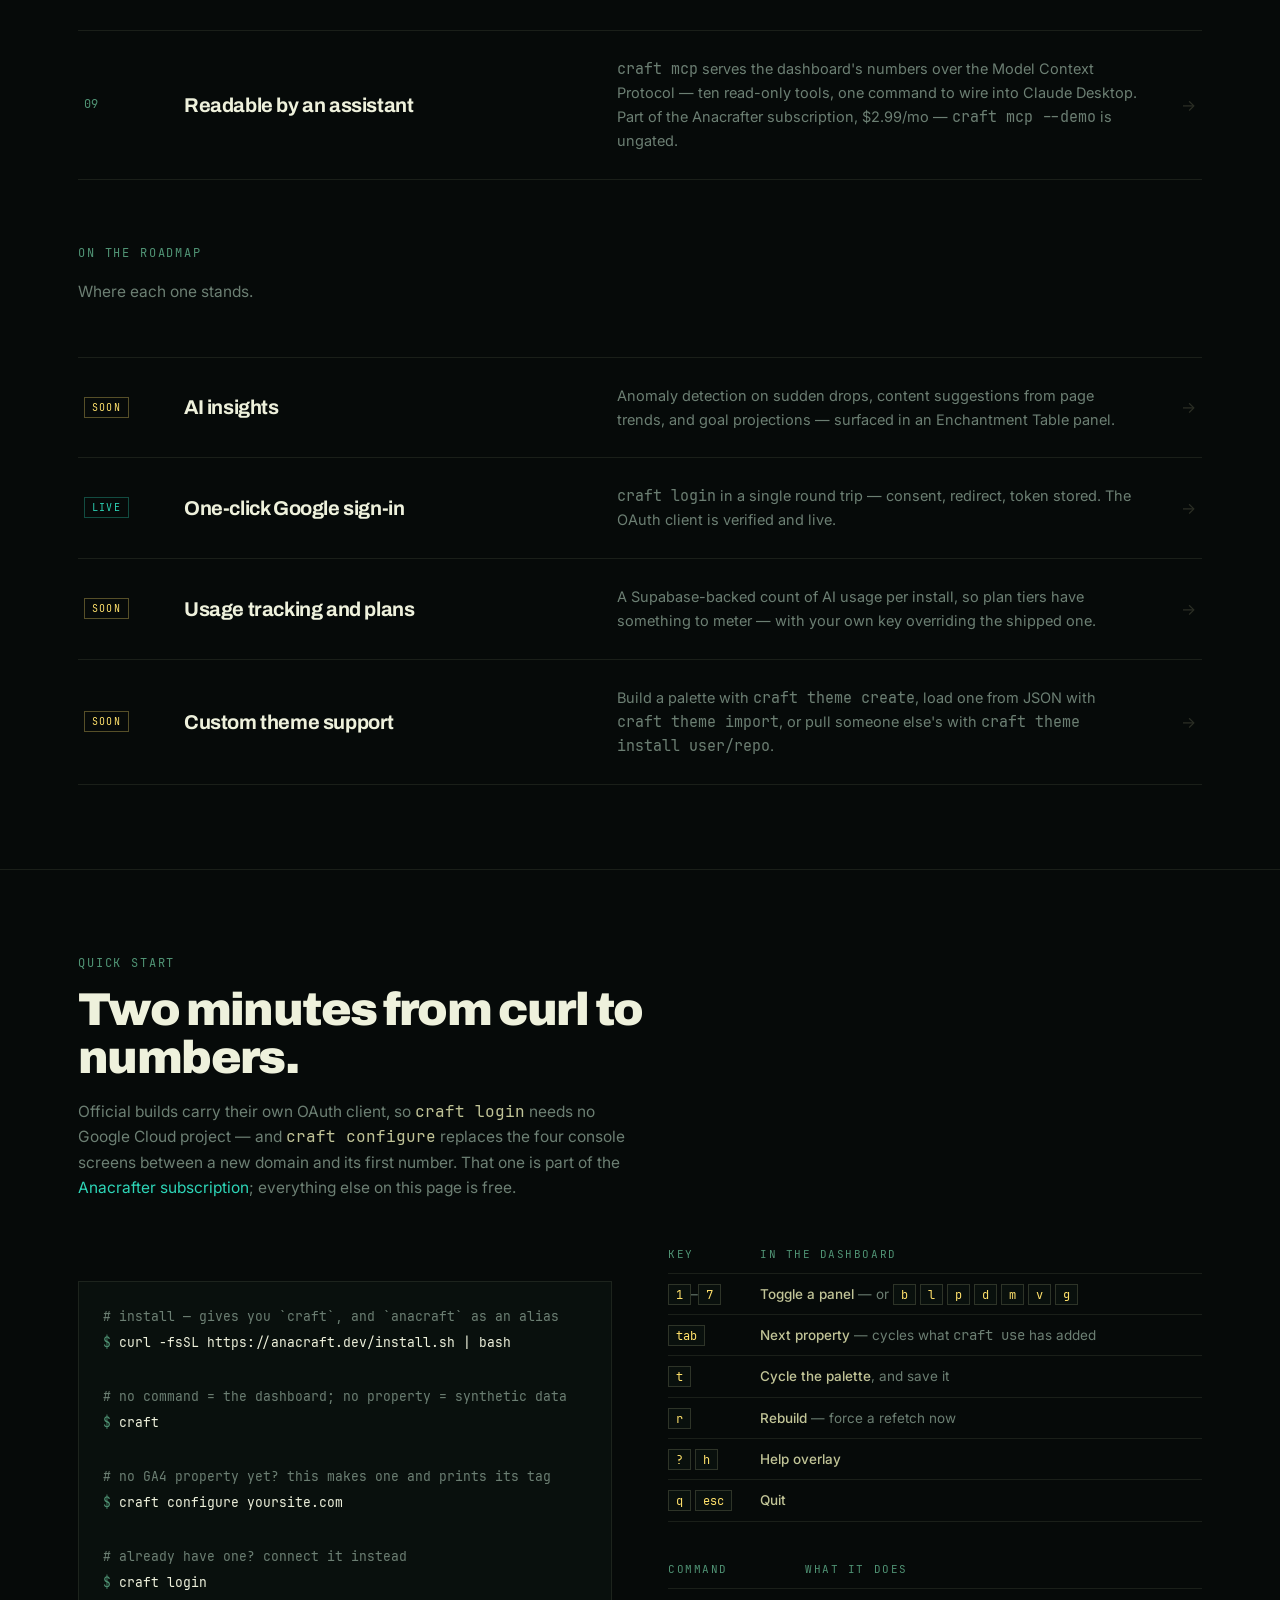
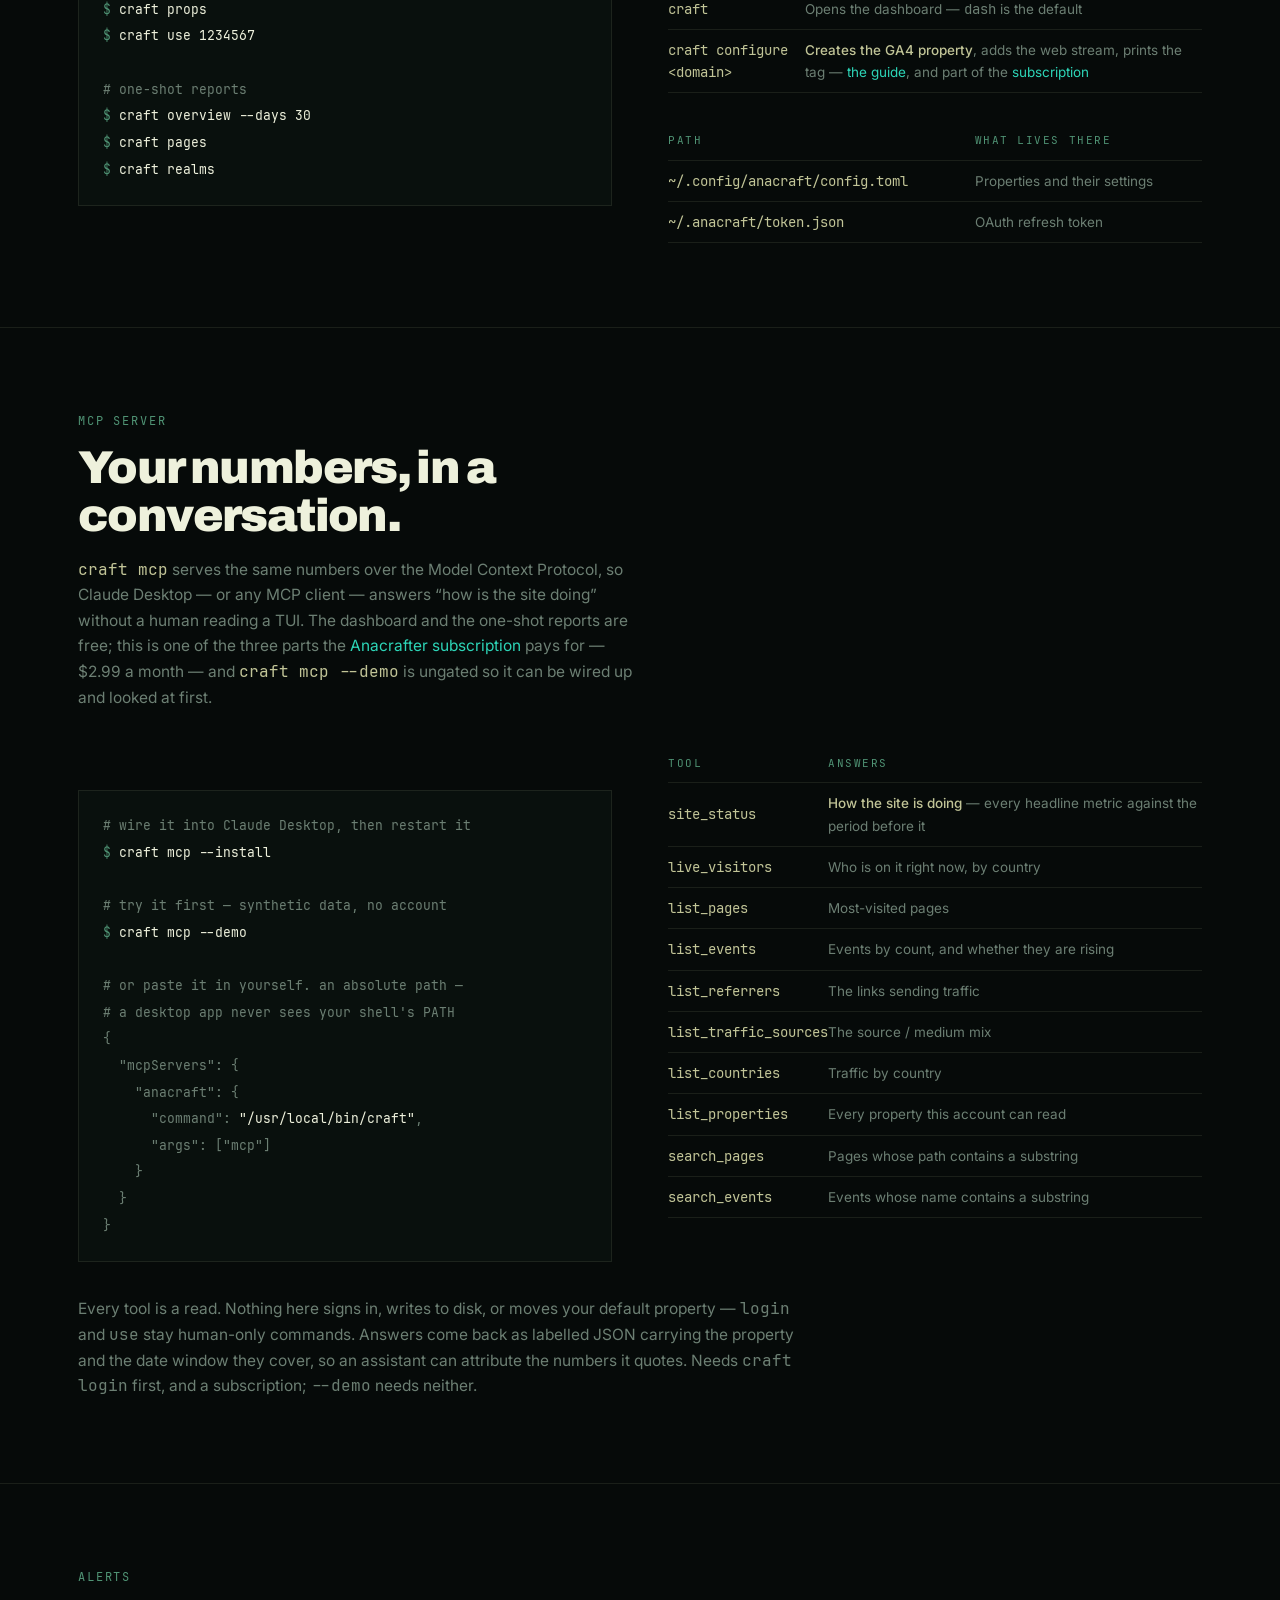
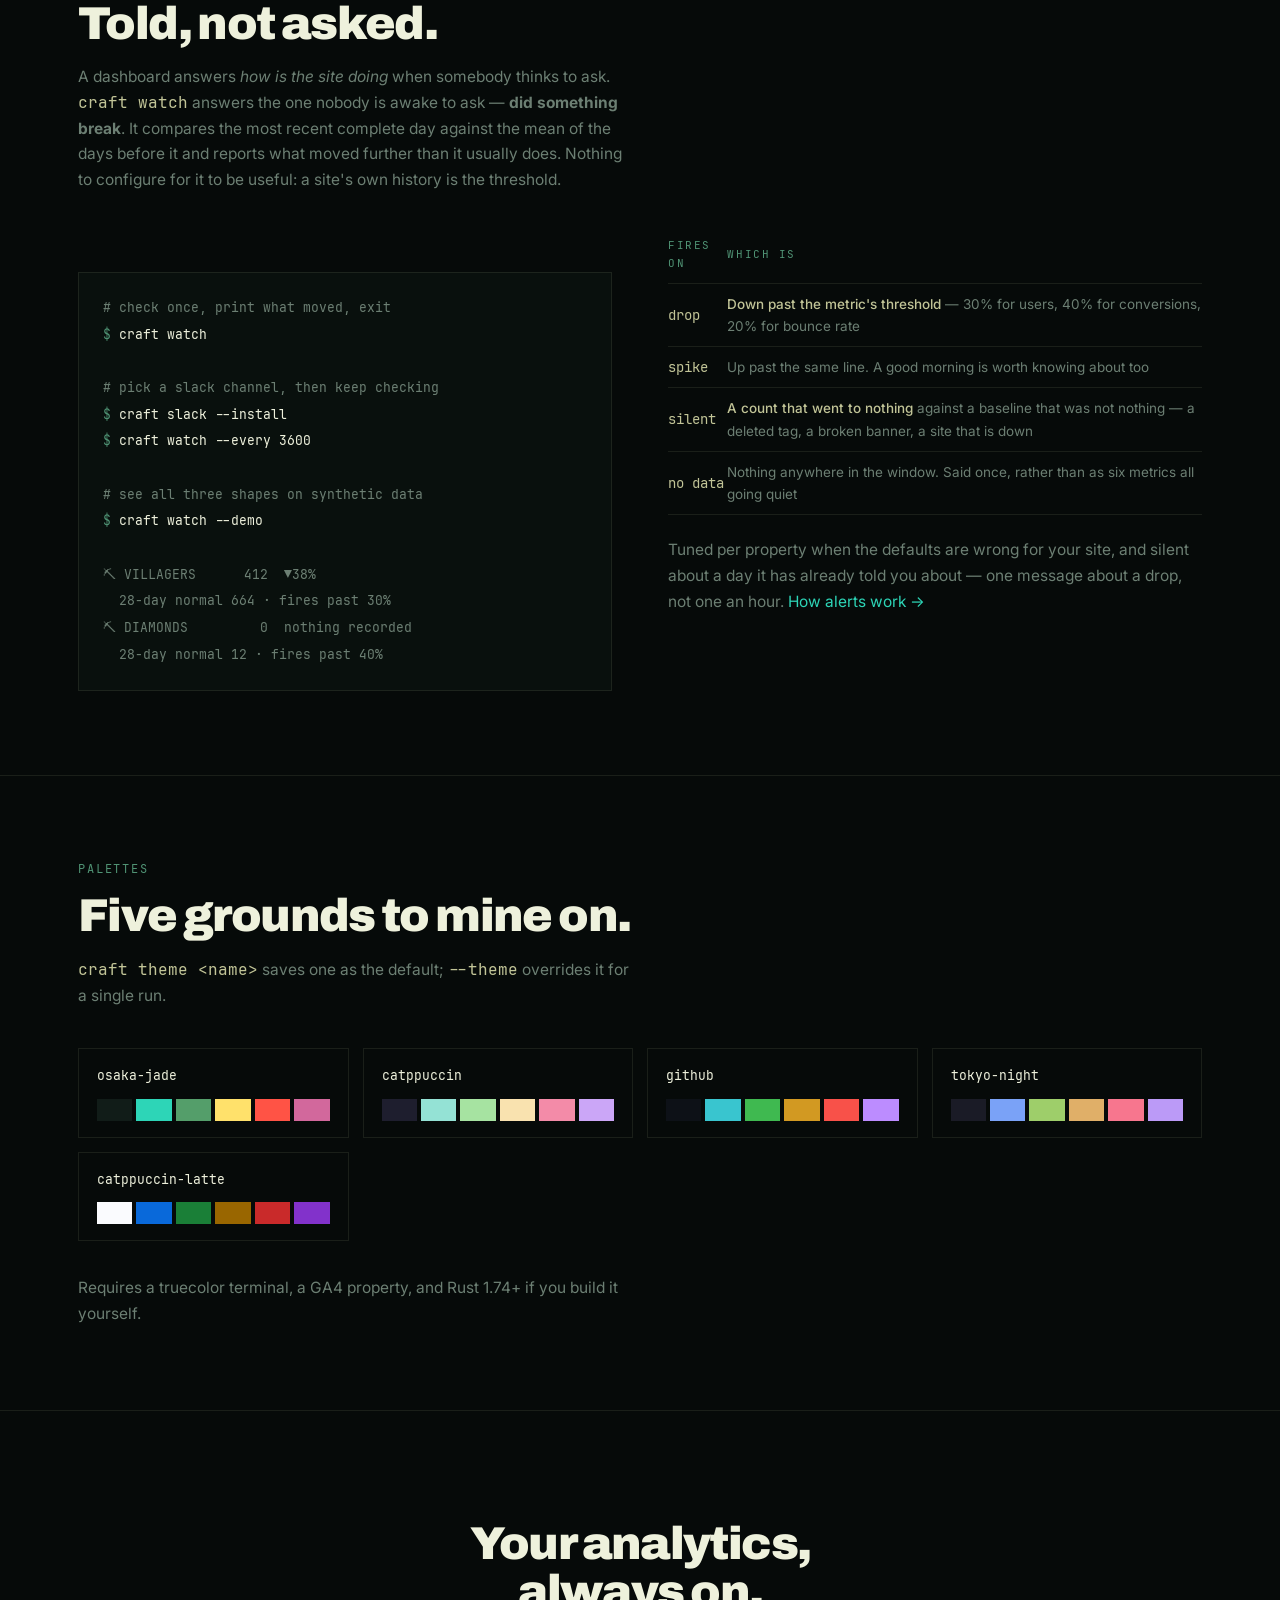
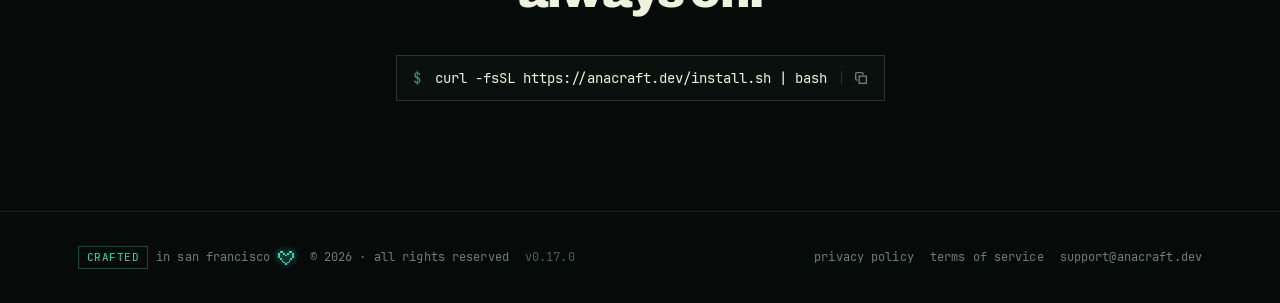
==== commit dfc40f3b: "release: v0.17.0 The badge stops being a chore: `craft burn` mints it once and the count is republis" ====
--- a/docs/index.html
+++ b/docs/index.html
@@ -1908,7 +1908,7 @@
   <div class="wrap" style="display:flex;flex-wrap:wrap;gap:16px;align-items:center;width:100%">
     <span class="by"><span class="tag">crafted</span> in San Francisco <svg class="heart" role="img" aria-label="love" viewBox="0 0 9 8" fill="var(--jade)" shape-rendering="crispEdges" xmlns="http://www.w3.org/2000/svg"><rect x="1" y="0" width="2" height="1"/><rect x="6" y="0" width="2" height="1"/><rect x="0" y="1" width="1" height="1"/><rect x="3" y="1" width="1" height="1"/><rect x="5" y="1" width="1" height="1"/><rect x="8" y="1" width="1" height="1"/><rect x="0" y="2" width="1" height="1"/><rect x="4" y="2" width="1" height="1"/><rect x="8" y="2" width="1" height="1"/><rect x="0" y="3" width="1" height="1"/><rect x="8" y="3" width="1" height="1"/><rect x="1" y="4" width="1" height="1"/><rect x="7" y="4" width="1" height="1"/><rect x="2" y="5" width="1" height="1"/><rect x="6" y="5" width="1" height="1"/><rect x="3" y="6" width="1" height="1"/><rect x="5" y="6" width="1" height="1"/><rect x="4" y="7" width="1" height="1"/></svg></span>
     <span class="legal">© 2026 · All rights reserved</span>
-    <span class="ver">v0.16.0</span>
+    <span class="ver">v0.17.0</span>
     <span class="r">
       <a href="/privacy.html">Privacy Policy</a>
       <a href="/terms.html">Terms of Service</a>
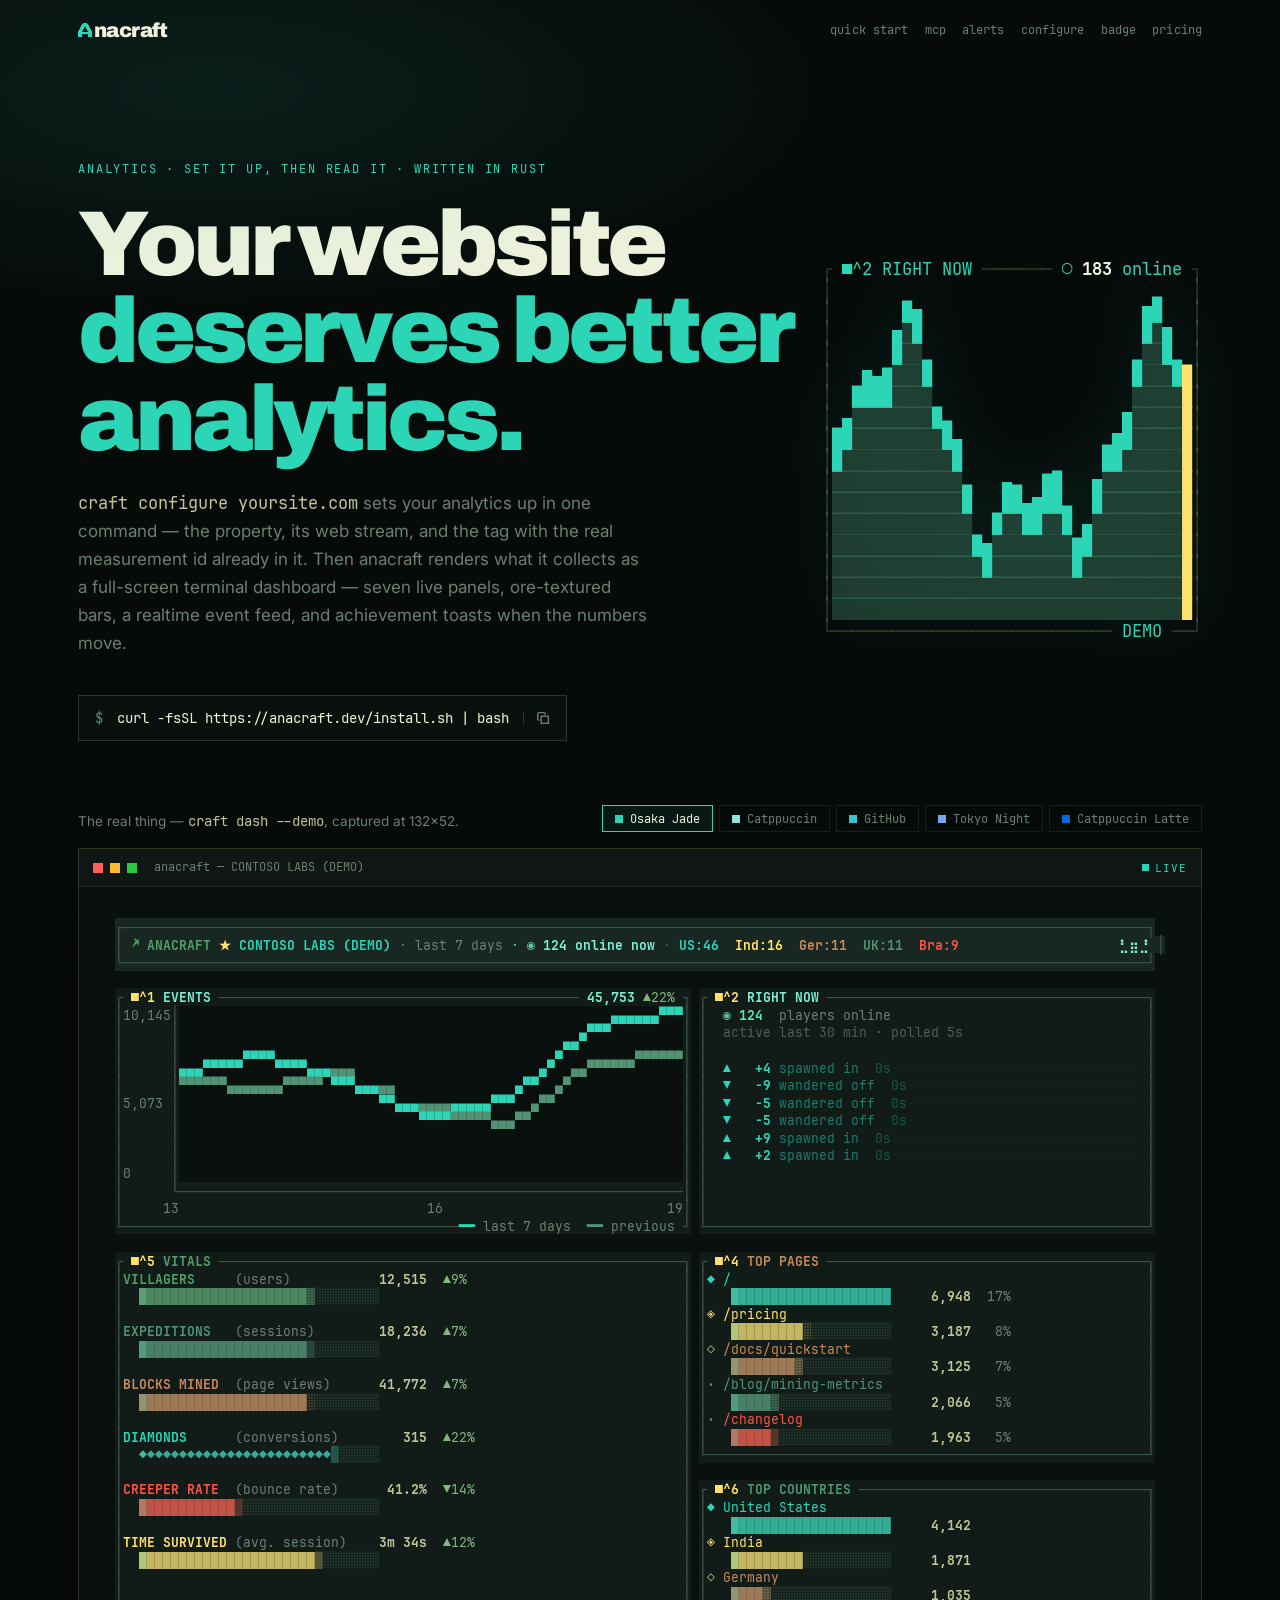
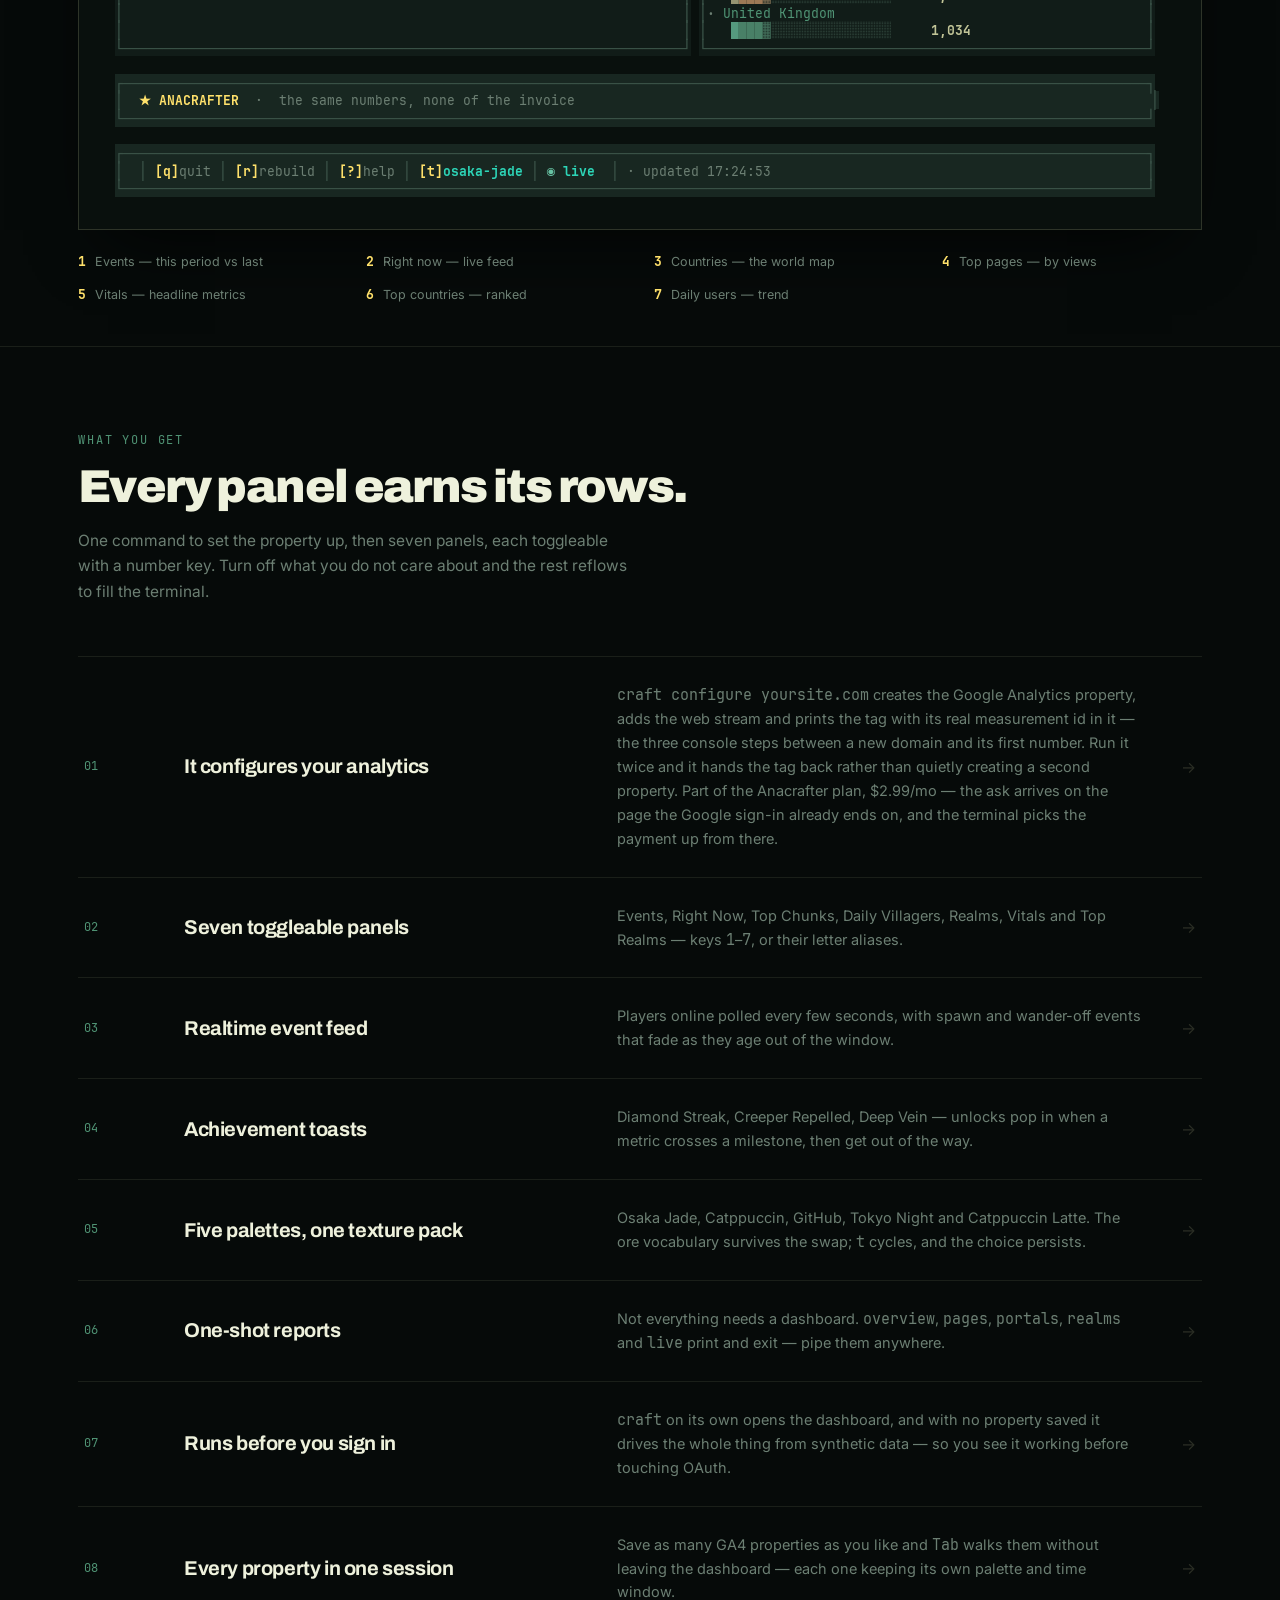
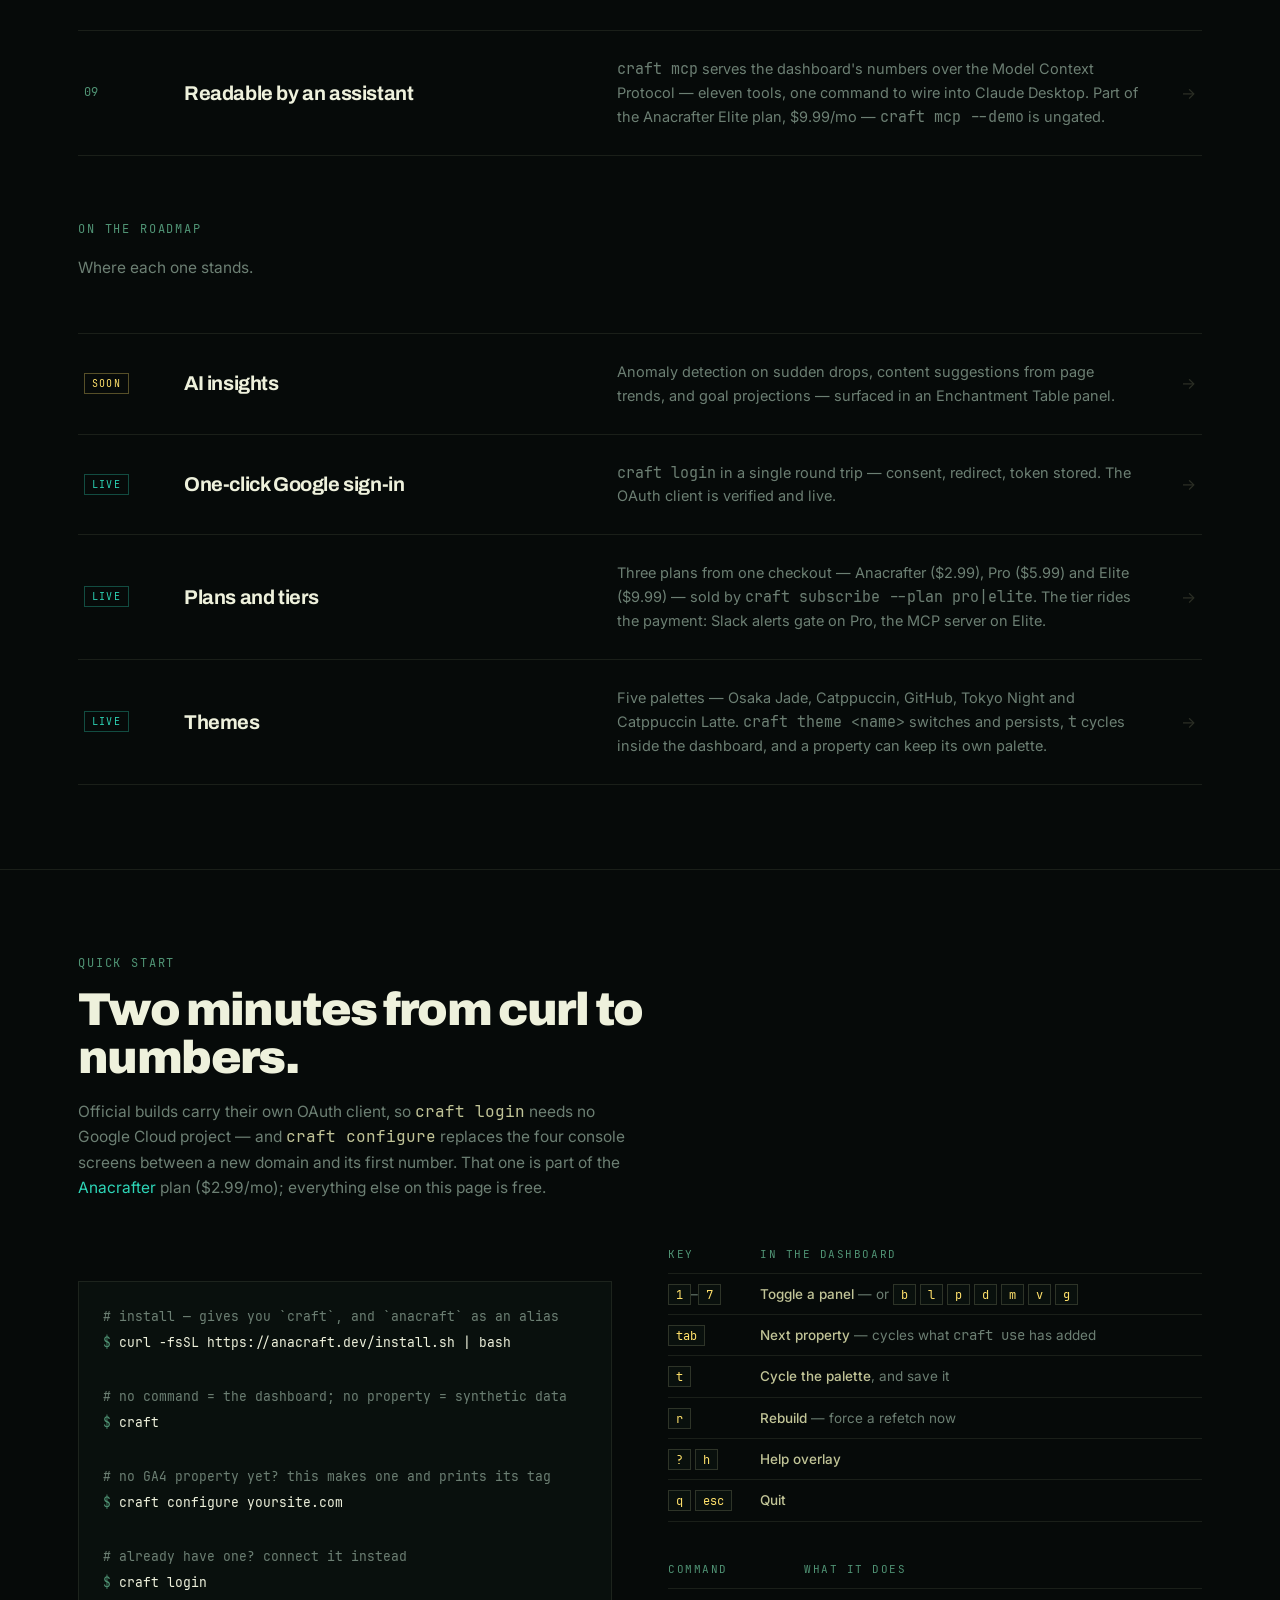
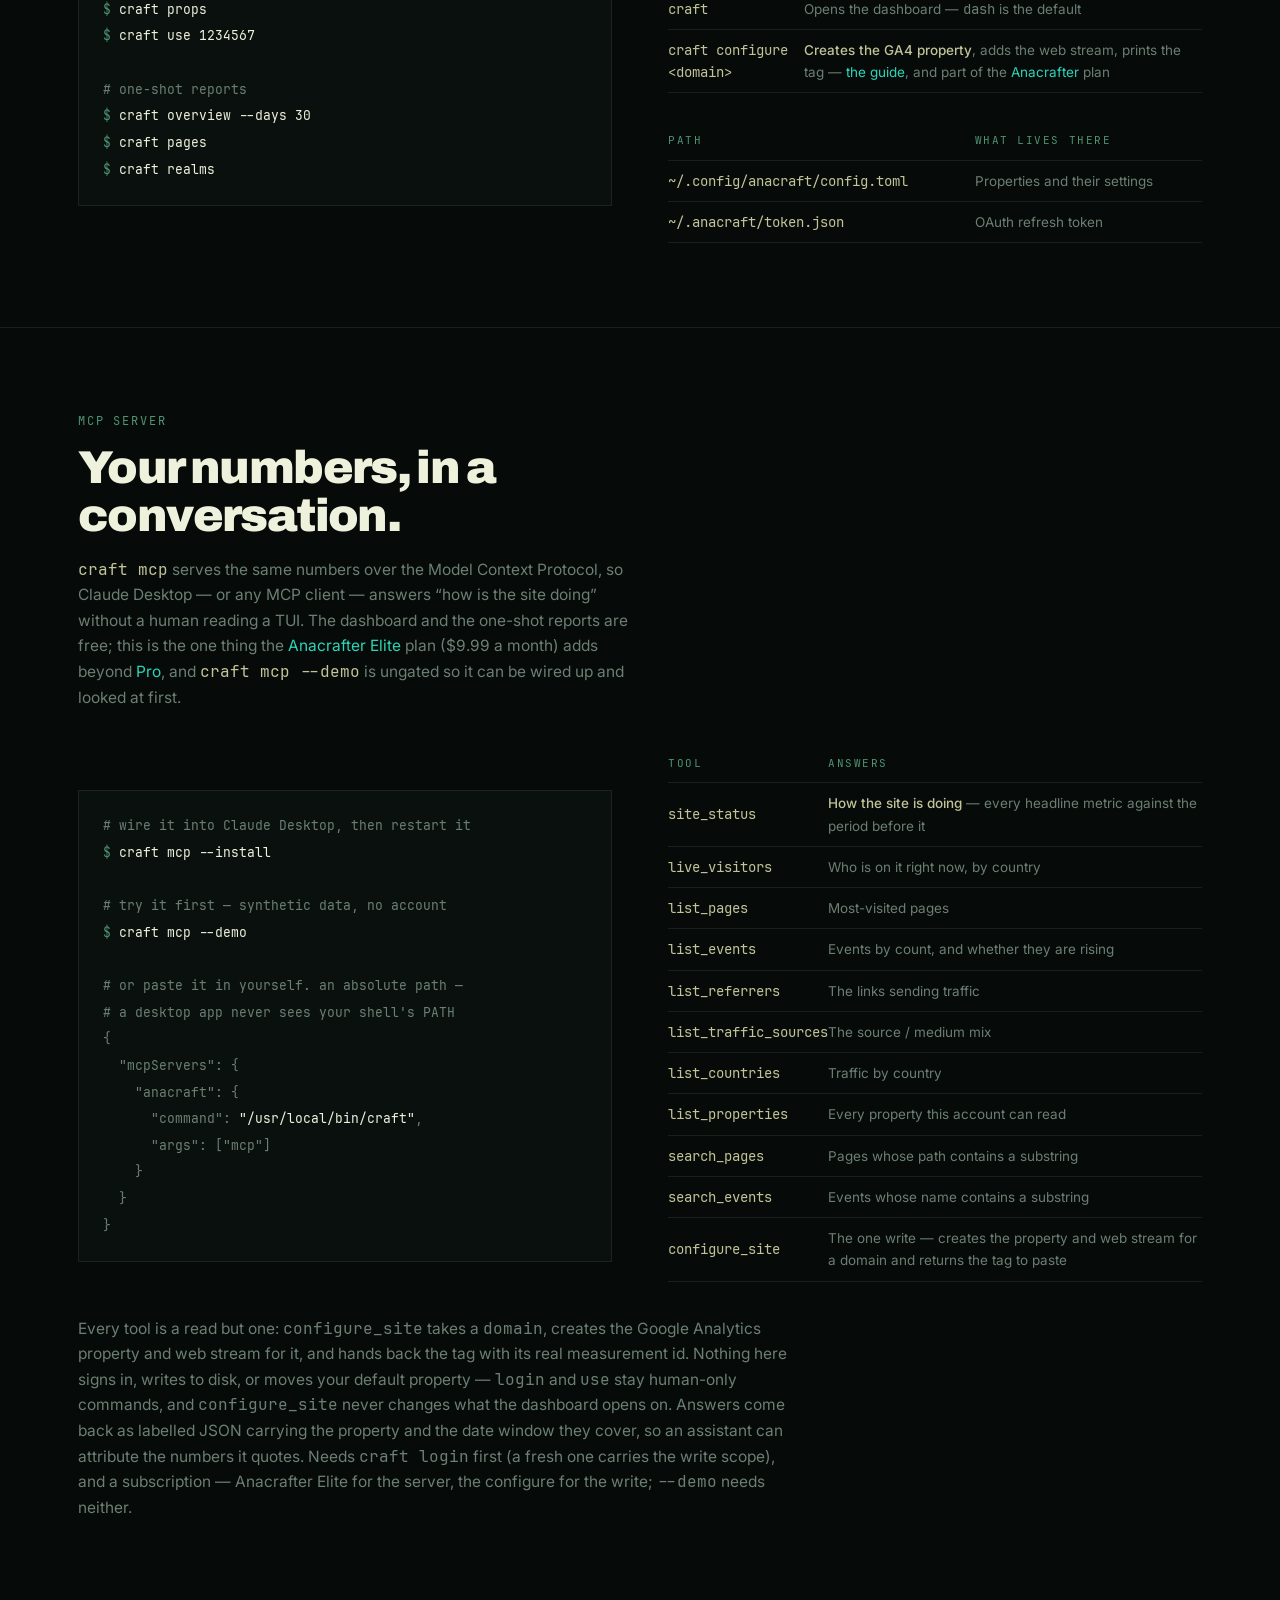
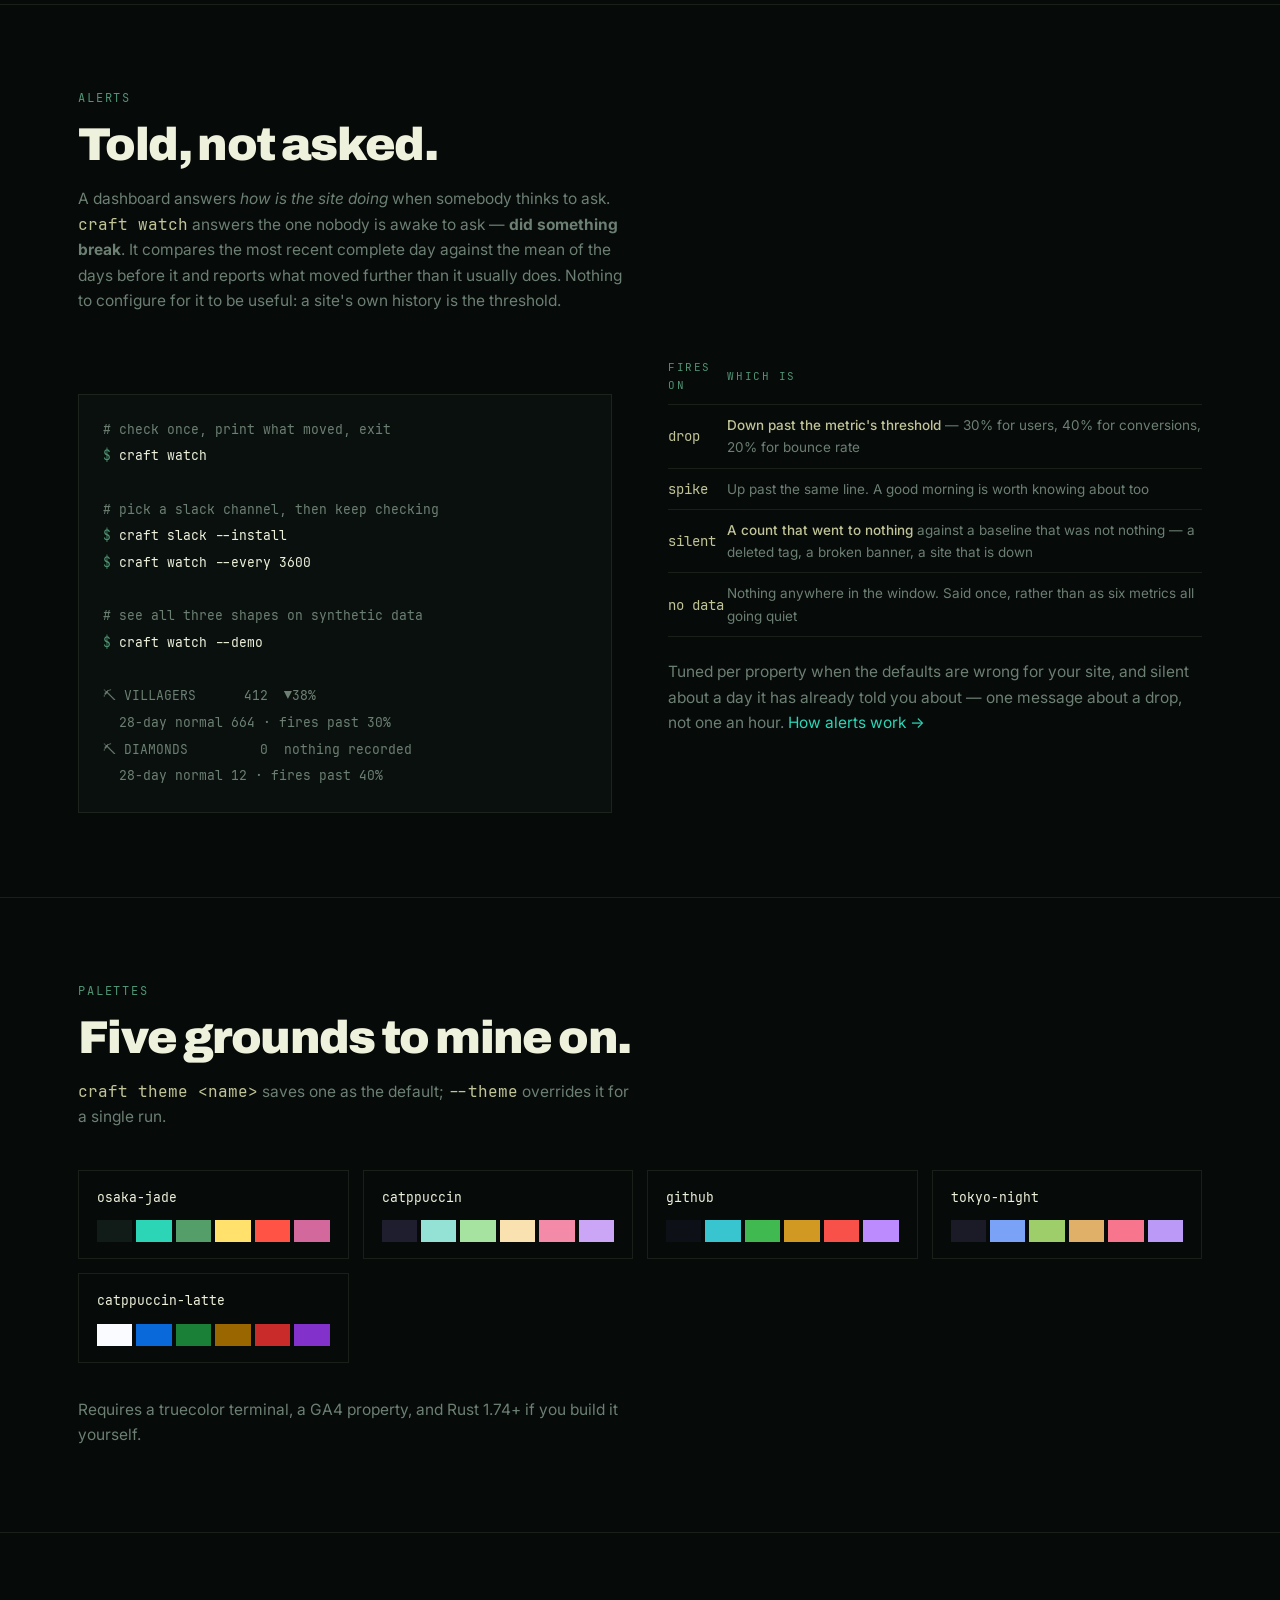
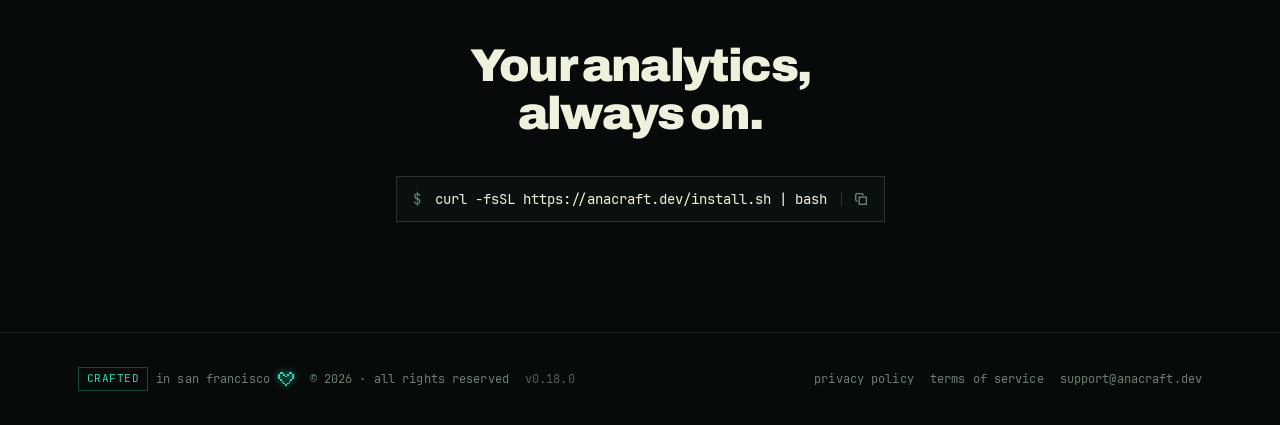
==== commit e014bef7: "release: v0.18.0 Three plans from one checkout. `craft subscribe --plan pro|elite` opens the Stripe " ====
--- a/docs/index.html
+++ b/docs/index.html
@@ -1660,7 +1660,7 @@
       the terminal.
     </p>
     <div class="rows">
-      <div class="row"><span class="n">01</span><h3>It configures your analytics</h3><p><code style="font-family:var(--mono)">craft configure yoursite.com</code> creates the Google Analytics property, adds the web stream and prints the tag with its real measurement id in it — the three console steps between a new domain and its first number. Run it twice and it hands the tag back rather than quietly creating a second property. Part of the <a href="/pricing.html">Anacrafter subscription</a>, $2.99/mo — the ask arrives on the page the Google sign-in already ends on, and the terminal picks the payment up from there.</p><span class="arw">→</span></div>
+      <div class="row"><span class="n">01</span><h3>It configures your analytics</h3><p><code style="font-family:var(--mono)">craft configure yoursite.com</code> creates the Google Analytics property, adds the web stream and prints the tag with its real measurement id in it — the three console steps between a new domain and its first number. Run it twice and it hands the tag back rather than quietly creating a second property. Part of the <a href="/pricing.html">Anacrafter</a> plan, $2.99/mo — the ask arrives on the page the Google sign-in already ends on, and the terminal picks the payment up from there.</p><span class="arw">→</span></div>
       <div class="row"><span class="n">02</span><h3>Seven toggleable panels</h3><p>Events, Right Now, Top Chunks, Daily Villagers, Realms, Vitals and Top Realms — keys <code style="font-family:var(--mono)">1</code>–<code style="font-family:var(--mono)">7</code>, or their letter aliases.</p><span class="arw">→</span></div>
       <div class="row"><span class="n">03</span><h3>Realtime event feed</h3><p>Players online polled every few seconds, with spawn and wander-off events that fade as they age out of the window.</p><span class="arw">→</span></div>
       <div class="row"><span class="n">04</span><h3>Achievement toasts</h3><p>Diamond Streak, Creeper Repelled, Deep Vein — unlocks pop in when a metric crosses a milestone, then get out of the way.</p><span class="arw">→</span></div>
@@ -1668,7 +1668,7 @@
       <div class="row"><span class="n">06</span><h3>One-shot reports</h3><p>Not everything needs a dashboard. <code style="font-family:var(--mono)">overview</code>, <code style="font-family:var(--mono)">pages</code>, <code style="font-family:var(--mono)">portals</code>, <code style="font-family:var(--mono)">realms</code> and <code style="font-family:var(--mono)">live</code> print and exit — pipe them anywhere.</p><span class="arw">→</span></div>
       <div class="row"><span class="n">07</span><h3>Runs before you sign in</h3><p><code style="font-family:var(--mono)">craft</code> on its own opens the dashboard, and with no property saved it drives the whole thing from synthetic data — so you see it working before touching OAuth.</p><span class="arw">→</span></div>
       <div class="row"><span class="n">08</span><h3>Every property in one session</h3><p>Save as many GA4 properties as you like and <code style="font-family:var(--mono)">Tab</code> walks them without leaving the dashboard — each one keeping its own palette and time window.</p><span class="arw">→</span></div>
-      <div class="row"><span class="n">09</span><h3>Readable by an assistant</h3><p><code style="font-family:var(--mono)">craft mcp</code> serves the dashboard's numbers over the Model Context Protocol — ten read-only tools, one command to wire into <a href="#mcp">Claude Desktop</a>. Part of the <a href="/pricing.html">Anacrafter subscription</a>, $2.99/mo — <code style="font-family:var(--mono)">craft mcp --demo</code> is ungated.</p><span class="arw">→</span></div>
+      <div class="row"><span class="n">09</span><h3>Readable by an assistant</h3><p><code style="font-family:var(--mono)">craft mcp</code> serves the dashboard's numbers over the Model Context Protocol — eleven tools, one command to wire into <a href="#mcp">Claude Desktop</a>. Part of the <a href="/pricing.html">Anacrafter Elite</a> plan, $9.99/mo — <code style="font-family:var(--mono)">craft mcp --demo</code> is ungated.</p><span class="arw">→</span></div>
     </div>
 
     <div class="sec-label" style="margin-top:64px">On the roadmap</div>
@@ -1689,15 +1689,15 @@
         <span class="arw">→</span>
       </div>
       <div class="row soon">
-        <span class="n"><span class="tag">Soon</span></span>
-        <h3>Usage tracking and plans</h3>
-        <p>A Supabase-backed count of AI usage per install, so plan tiers have something to meter — with your own key overriding the shipped one.</p>
+        <span class="n"><span class="tag live">Live</span></span>
+        <h3>Plans and tiers</h3>
+        <p>Three plans from one checkout — Anacrafter ($2.99), Pro ($5.99) and Elite ($9.99) — sold by <code style="font-family:var(--mono)">craft subscribe --plan pro|elite</code>. The tier rides the payment: Slack alerts gate on Pro, the MCP server on Elite.</p>
         <span class="arw">→</span>
       </div>
       <div class="row soon">
-        <span class="n"><span class="tag">Soon</span></span>
-        <h3>Custom theme support</h3>
-        <p>Build a palette with <code style="font-family:var(--mono)">craft theme create</code>, load one from JSON with <code style="font-family:var(--mono)">craft theme import</code>, or pull someone else's with <code style="font-family:var(--mono)">craft theme install user/repo</code>.</p>
+        <span class="n"><span class="tag live">Live</span></span>
+        <h3>Themes</h3>
+        <p>Five palettes — Osaka Jade, Catppuccin, GitHub, Tokyo Night and Catppuccin Latte. <code style="font-family:var(--mono)">craft theme &lt;name&gt;</code> switches and persists, <code style="font-family:var(--mono)">t</code> cycles inside the dashboard, and a property can keep its own palette.</p>
         <span class="arw">→</span>
       </div>
     </div>
@@ -1712,7 +1712,7 @@
       Official builds carry their own OAuth client, so <code style="font-family:var(--mono);color:var(--fg)">craft login</code> needs no
       Google Cloud project — and <code style="font-family:var(--mono);color:var(--fg)">craft configure</code> replaces the four console
       screens between a new domain and its first number. That one is part of the
-      <a href="/pricing.html" style="color:var(--jade)">Anacrafter subscription</a>; everything else
+      <a href="/pricing.html" style="color:var(--jade)">Anacrafter</a> plan ($2.99/mo); everything else
       on this page is free.
     </p>
     <div class="two">
@@ -1749,7 +1749,7 @@
         <table class="keys" style="margin-top:38px">
           <tr><th>Command</th><th>What it does</th></tr>
           <tr><td style="width:auto"><code style="font-family:var(--mono);color:var(--fg)">craft</code></td><td>Opens the dashboard — <code style="font-family:var(--mono)">dash</code> is the default</td></tr>
-          <tr><td style="width:auto"><code style="font-family:var(--mono);color:var(--fg)">craft configure &lt;domain&gt;</code></td><td><b>Creates the GA4 property</b>, adds the web stream, prints the tag — <a href="/setup-ga4.html" style="color:var(--jade)">the guide</a>, and part of the <a href="/pricing.html" style="color:var(--jade)">subscription</a></td></tr>
+          <tr><td style="width:auto"><code style="font-family:var(--mono);color:var(--fg)">craft configure &lt;domain&gt;</code></td><td><b>Creates the GA4 property</b>, adds the web stream, prints the tag — <a href="/setup-ga4.html" style="color:var(--jade)">the guide</a>, and part of the <a href="/pricing.html" style="color:var(--jade)">Anacrafter</a> plan</td></tr>
         </table>
         <table class="keys" style="margin-top:38px">
           <tr><th>Path</th><th>What lives there</th></tr>
@@ -1769,9 +1769,10 @@
       <code style="font-family:var(--mono);color:var(--fg)">craft mcp</code> serves the same numbers over the Model Context
       Protocol, so Claude Desktop — or any MCP client — answers “how is the site
       doing” without a human reading a TUI.
-      The dashboard and the one-shot reports are free; this is one of the three
-      parts the <a href="/pricing.html" style="color:var(--jade)">Anacrafter subscription</a>
-      pays for — $2.99 a month — and
+      The dashboard and the one-shot reports are free; this is the one thing
+      the <a href="/pricing.html" style="color:var(--jade)">Anacrafter Elite</a>
+      plan ($9.99 a month) adds beyond
+      <a href="/pricing.html" style="color:var(--jade)">Pro</a>, and
       <code style="font-family:var(--mono);color:var(--fg)">craft mcp --demo</code>
       is ungated so it can be wired up and looked at first.
     </p>
@@ -1807,16 +1808,21 @@
           <tr><td style="width:auto"><code style="font-family:var(--mono);color:var(--fg)">list_properties</code></td><td>Every property this account can read</td></tr>
           <tr><td style="width:auto"><code style="font-family:var(--mono);color:var(--fg)">search_pages</code></td><td>Pages whose path contains a substring</td></tr>
           <tr><td style="width:auto"><code style="font-family:var(--mono);color:var(--fg)">search_events</code></td><td>Events whose name contains a substring</td></tr>
+          <tr><td style="width:auto"><code style="font-family:var(--mono);color:var(--fg)">configure_site</code></td><td>The one write — creates the property and web stream for a domain and returns the tag to paste</td></tr>
         </table>
       </div>
     </div>
     <p class="sec-sub" style="margin-top:34px;max-width:72ch">
-      Every tool is a read. Nothing here signs in, writes to disk, or moves your
-      default property — <code style="font-family:var(--mono)">login</code> and <code style="font-family:var(--mono)">use</code> stay
-      human-only commands. Answers come back as labelled JSON carrying the
+      Every tool is a read but one: <code style="font-family:var(--mono)">configure_site</code>
+      takes a <code style="font-family:var(--mono)">domain</code>, creates the Google Analytics property
+      and web stream for it, and hands back the tag with its real measurement id. Nothing
+      here signs in, writes to disk, or moves your default property — <code style="font-family:var(--mono)">login</code> and
+      <code style="font-family:var(--mono)">use</code> stay human-only commands, and <code style="font-family:var(--mono)">configure_site</code>
+      never changes what the dashboard opens on. Answers come back as labelled JSON carrying the
       property and the date window they cover, so an assistant can attribute the
-      numbers it quotes. Needs <code style="font-family:var(--mono)">craft login</code> first, and a
-      subscription; <code style="font-family:var(--mono)">--demo</code> needs neither.
+      numbers it quotes. Needs <code style="font-family:var(--mono)">craft login</code> first (a fresh one carries the
+      write scope), and a subscription — Anacrafter Elite for the server, the
+      configure for the write; <code style="font-family:var(--mono)">--demo</code> needs neither.
     </p>
   </div>
 </section>
@@ -1908,7 +1914,7 @@
   <div class="wrap" style="display:flex;flex-wrap:wrap;gap:16px;align-items:center;width:100%">
     <span class="by"><span class="tag">crafted</span> in San Francisco <svg class="heart" role="img" aria-label="love" viewBox="0 0 9 8" fill="var(--jade)" shape-rendering="crispEdges" xmlns="http://www.w3.org/2000/svg"><rect x="1" y="0" width="2" height="1"/><rect x="6" y="0" width="2" height="1"/><rect x="0" y="1" width="1" height="1"/><rect x="3" y="1" width="1" height="1"/><rect x="5" y="1" width="1" height="1"/><rect x="8" y="1" width="1" height="1"/><rect x="0" y="2" width="1" height="1"/><rect x="4" y="2" width="1" height="1"/><rect x="8" y="2" width="1" height="1"/><rect x="0" y="3" width="1" height="1"/><rect x="8" y="3" width="1" height="1"/><rect x="1" y="4" width="1" height="1"/><rect x="7" y="4" width="1" height="1"/><rect x="2" y="5" width="1" height="1"/><rect x="6" y="5" width="1" height="1"/><rect x="3" y="6" width="1" height="1"/><rect x="5" y="6" width="1" height="1"/><rect x="4" y="7" width="1" height="1"/></svg></span>
     <span class="legal">© 2026 · All rights reserved</span>
-    <span class="ver">v0.17.0</span>
+    <span class="ver">v0.18.0</span>
     <span class="r">
       <a href="/privacy.html">Privacy Policy</a>
       <a href="/terms.html">Terms of Service</a>
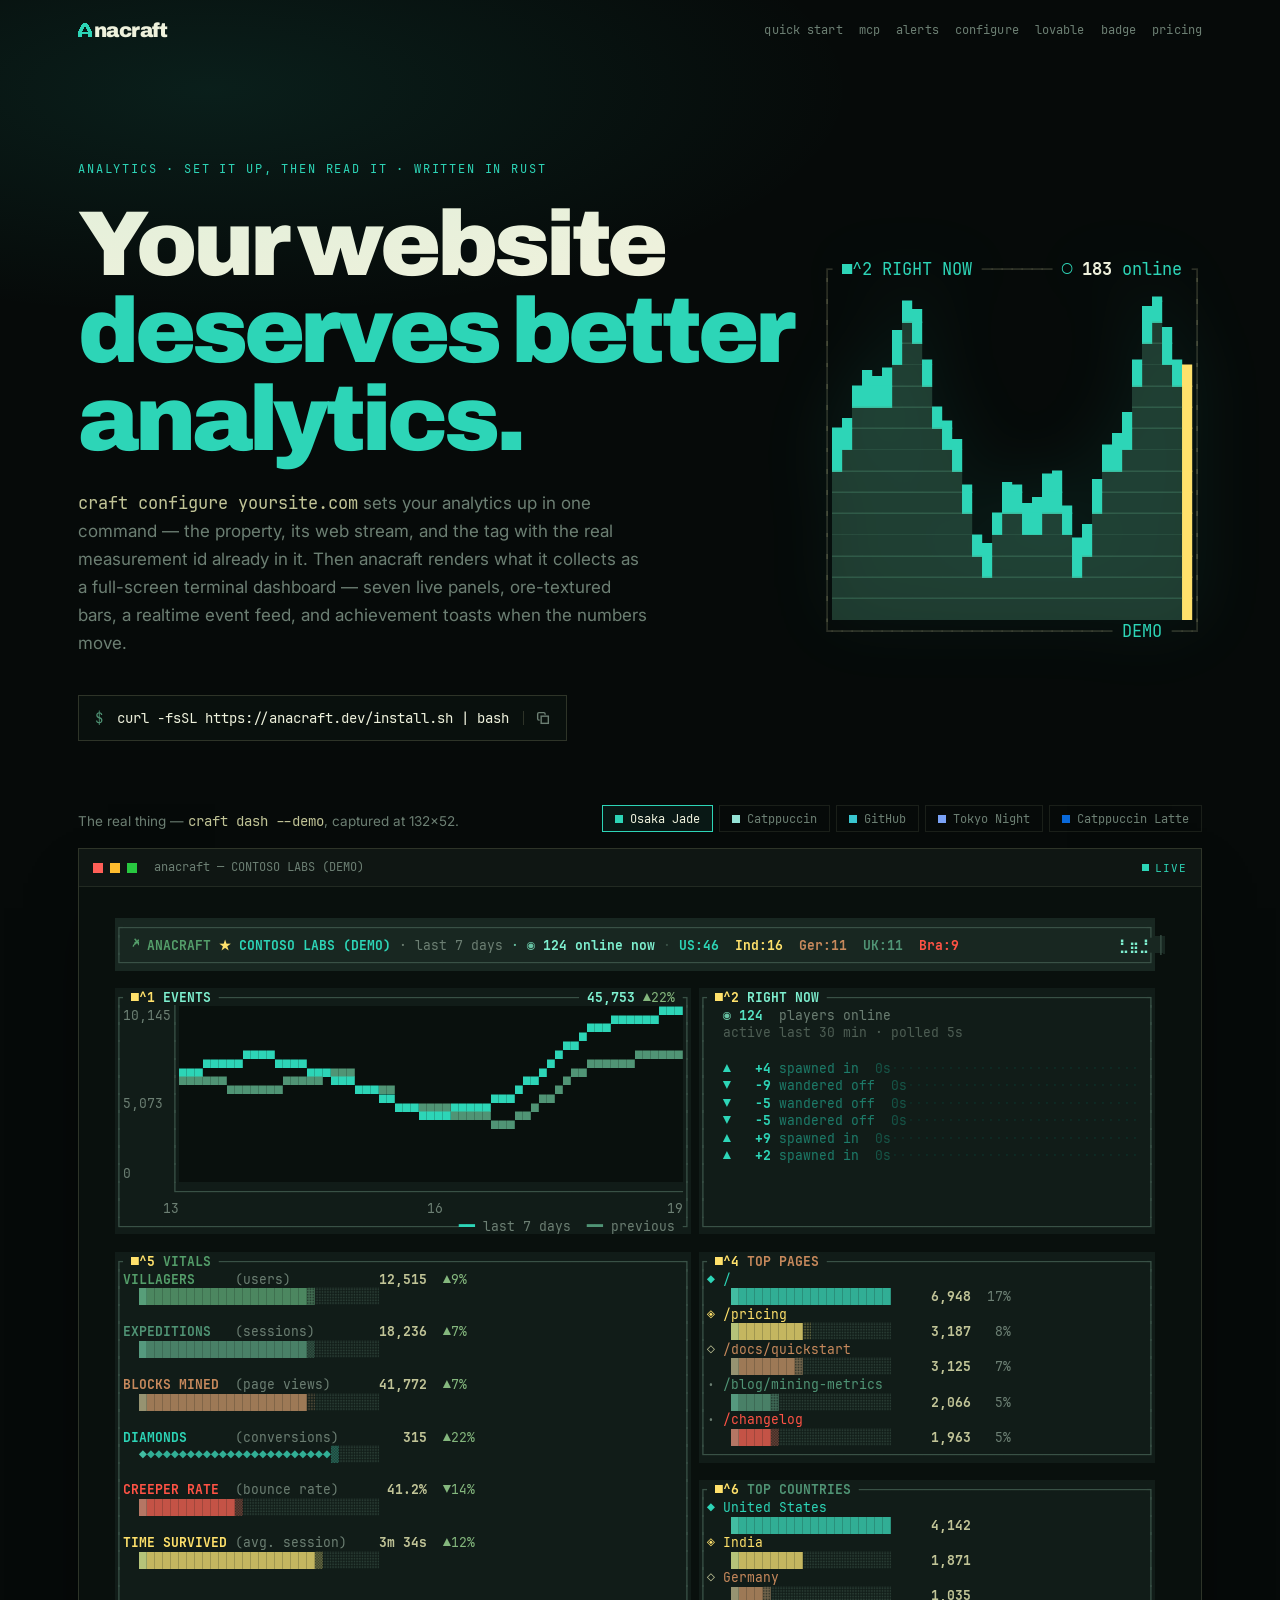
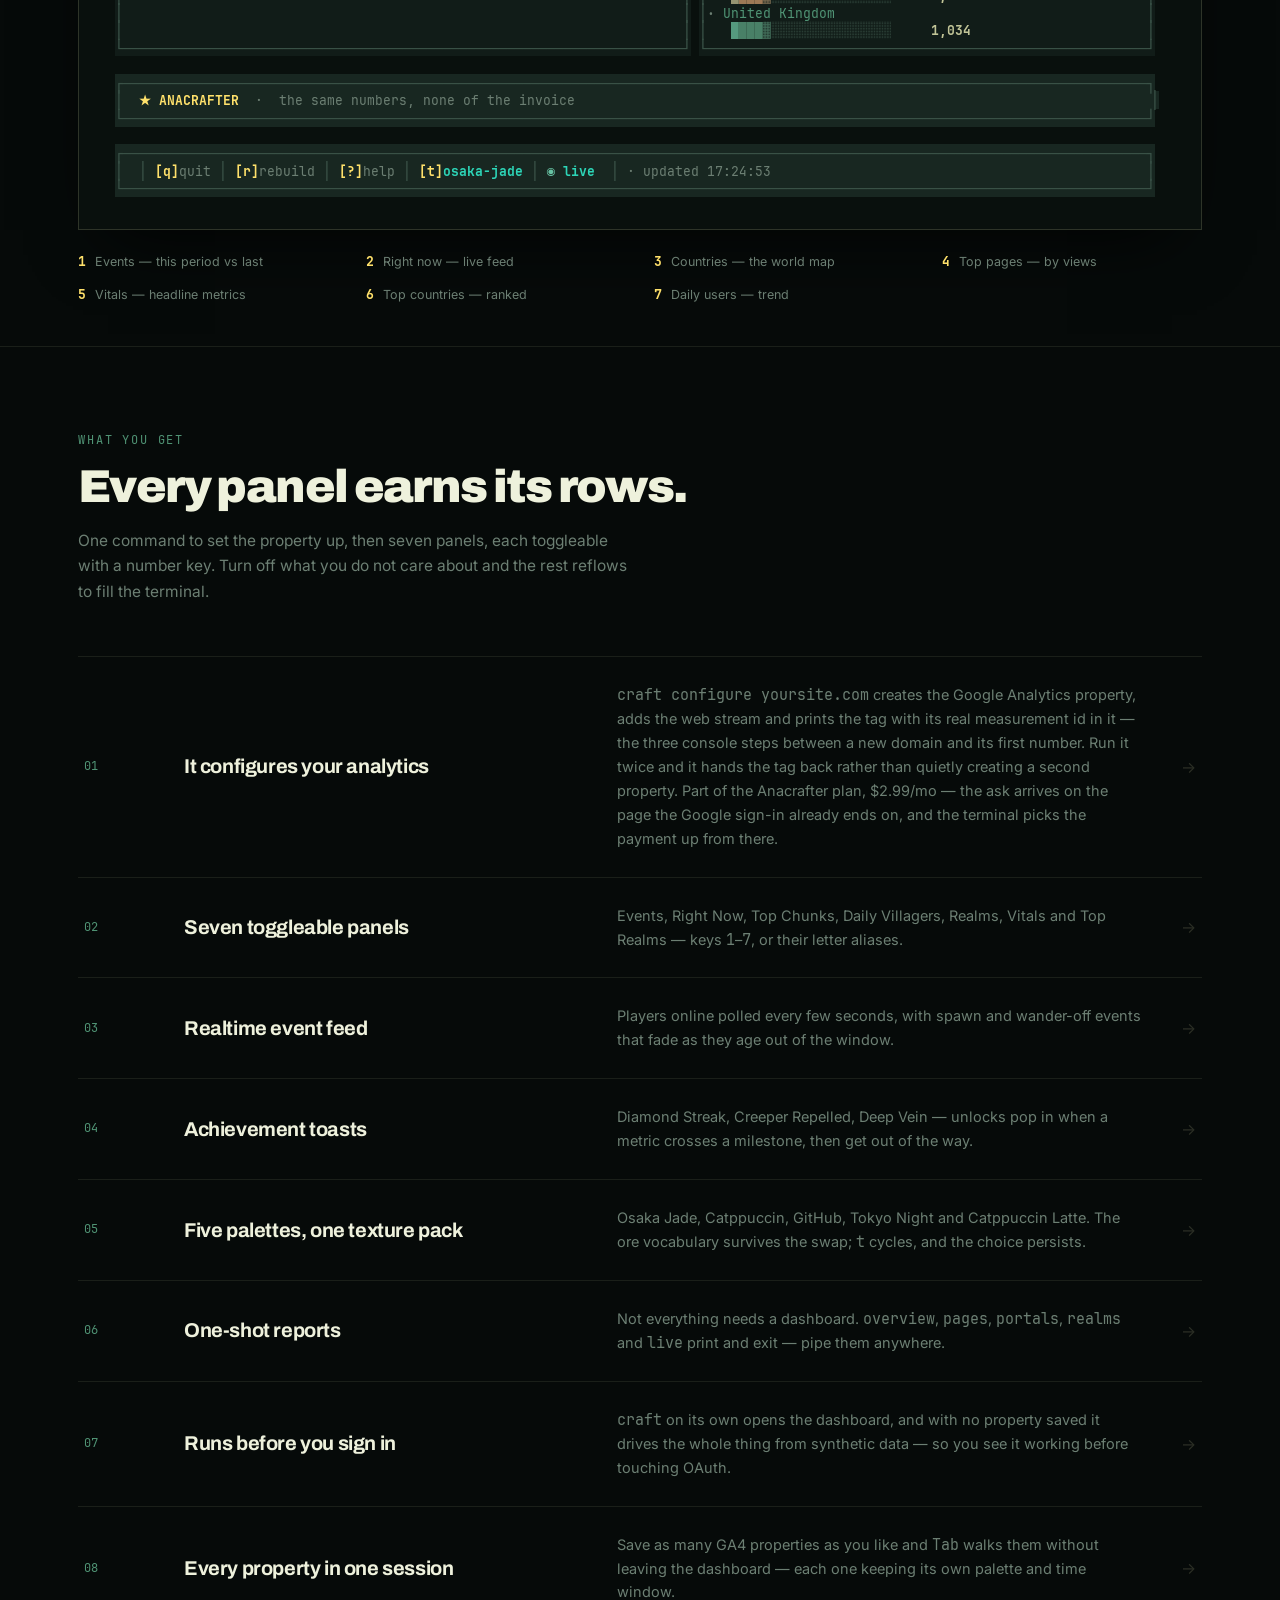
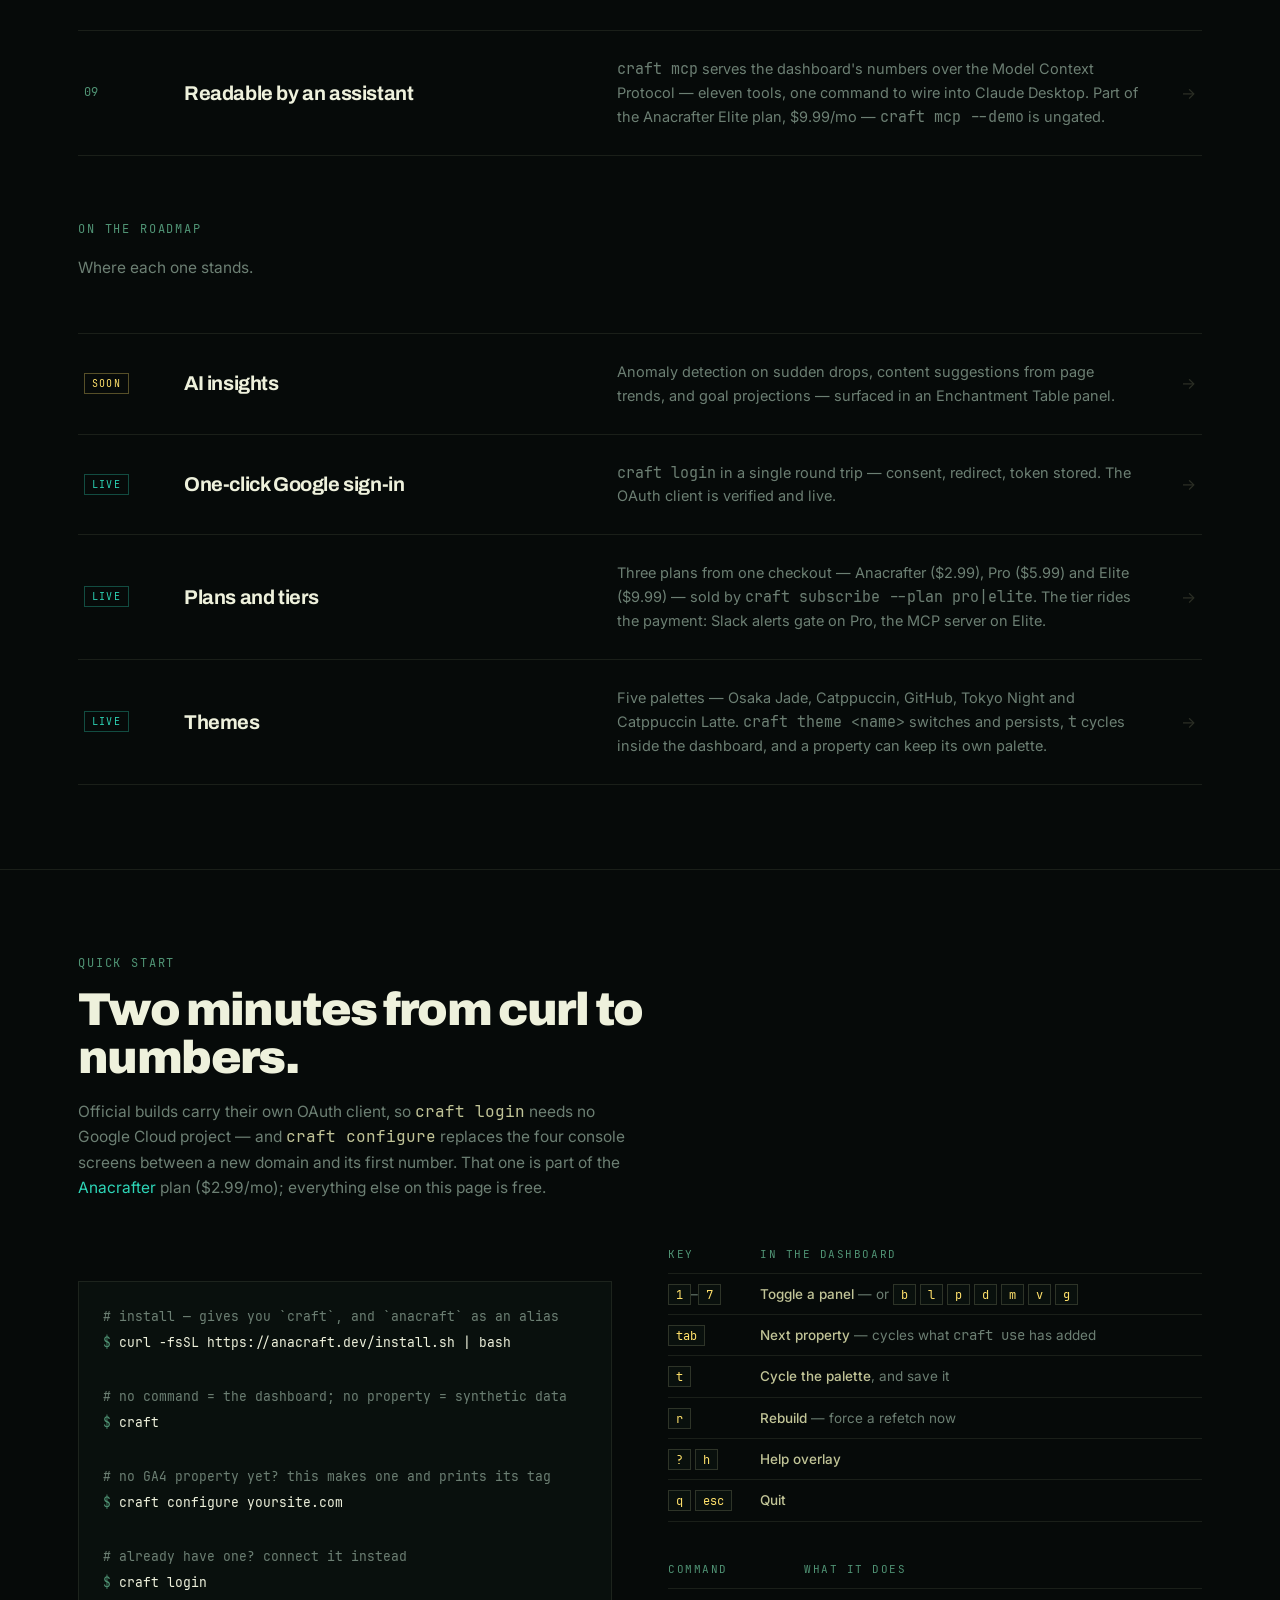
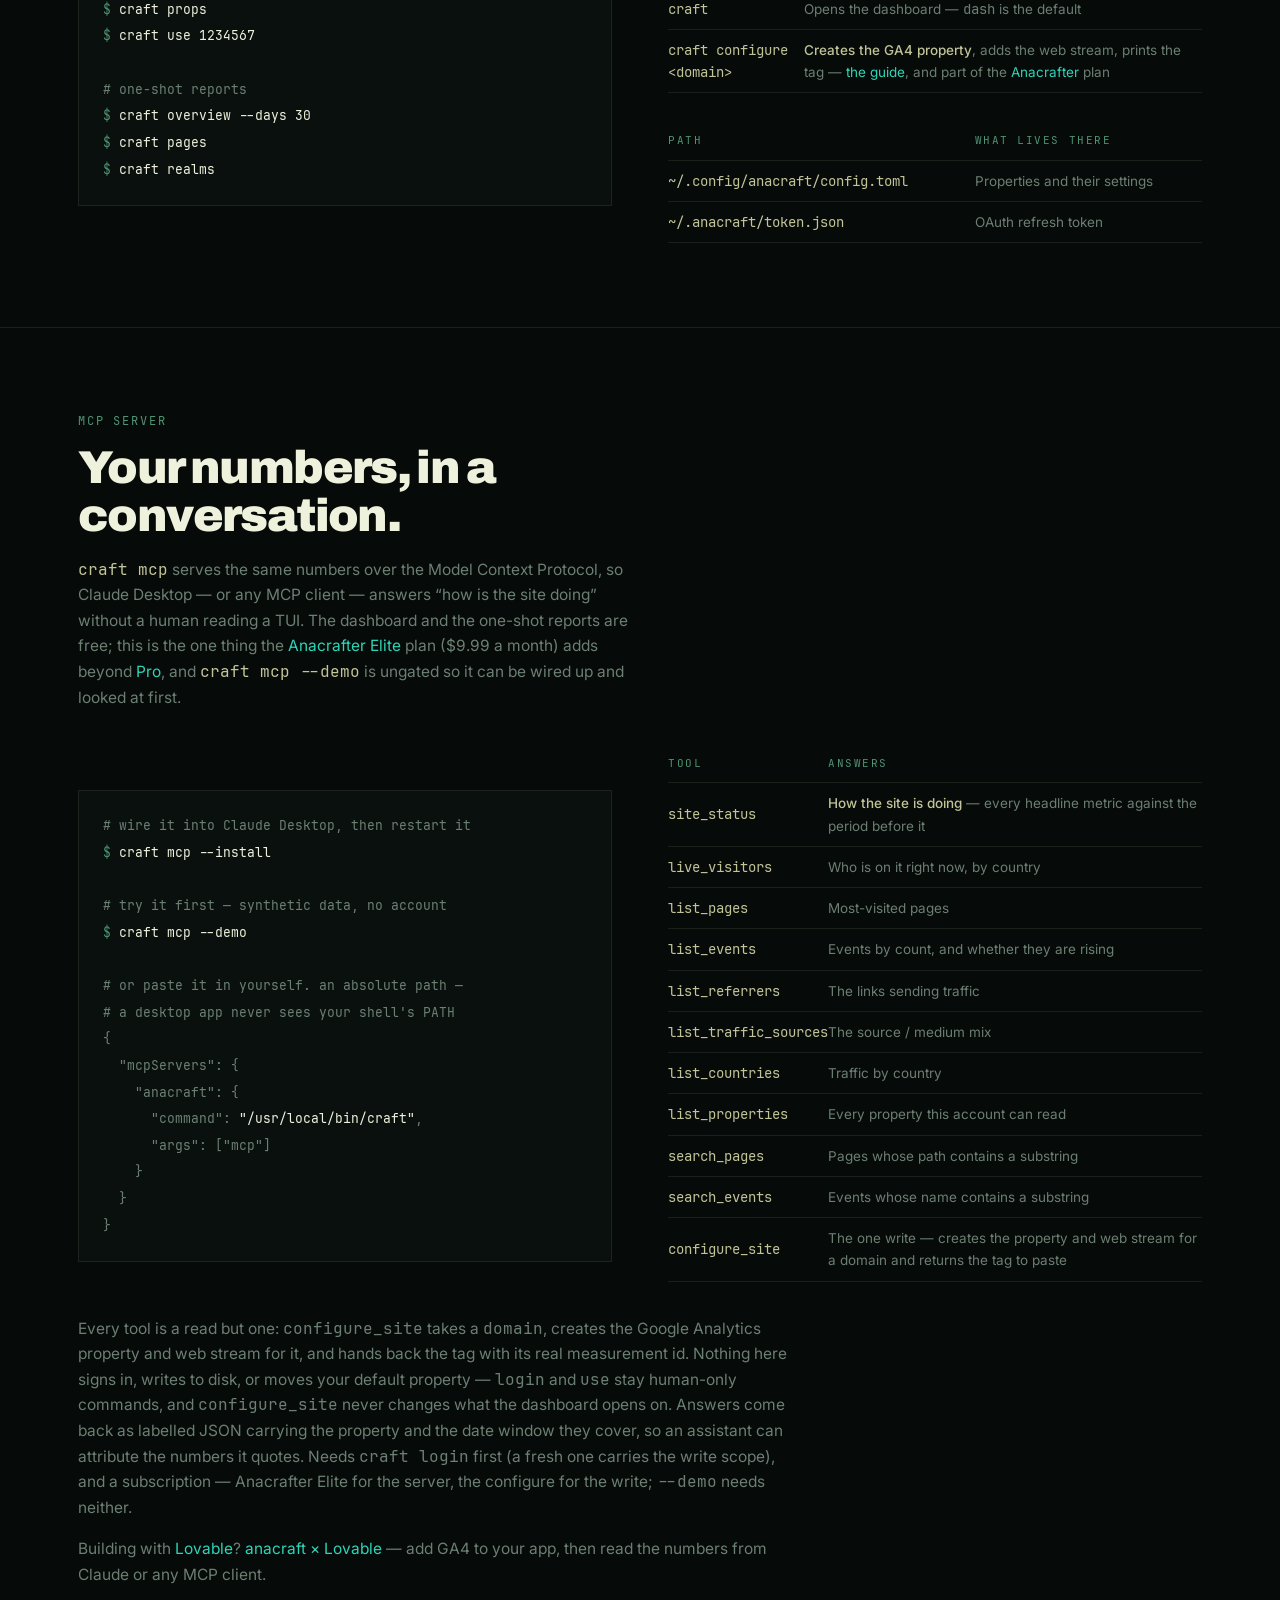
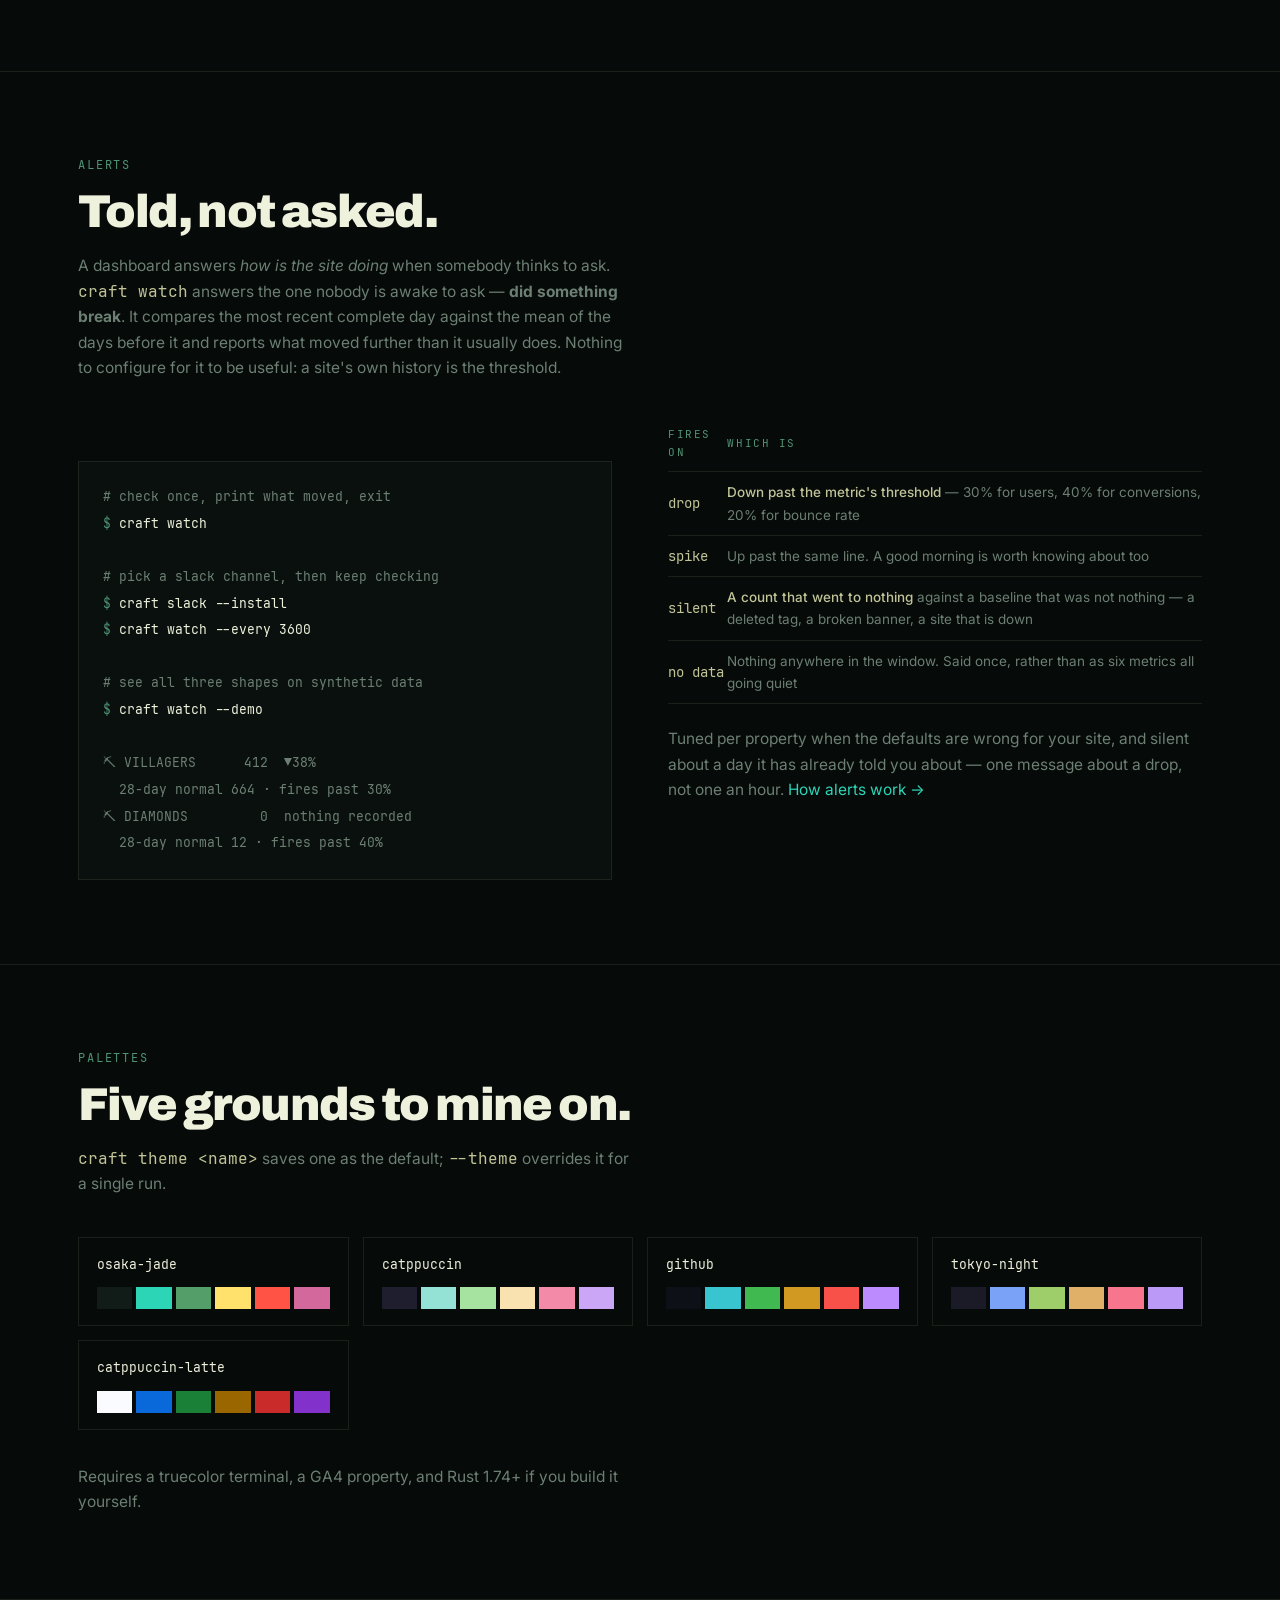
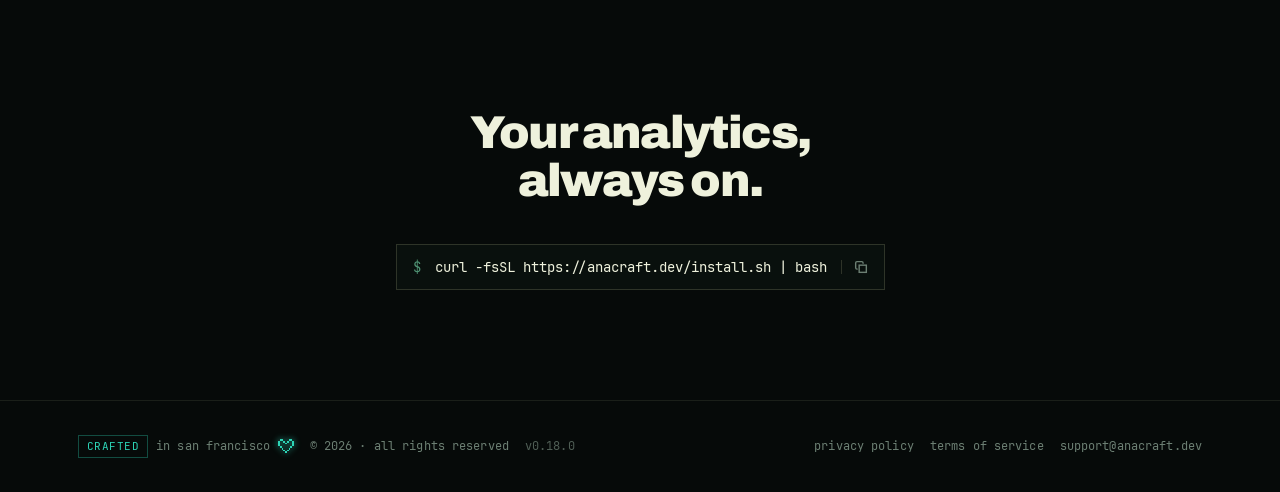
==== commit eac014b0: "feat: add Lovable page and shared navigation" ====
--- a/docs/index.html
+++ b/docs/index.html
@@ -502,6 +502,7 @@
       <a href="#mcp">MCP</a>
       <a href="/alerts.html">Alerts</a>
       <a href="/setup-ga4.html">Configure</a>
+      <a href="/lovable.html">Lovable</a>
       <a href="/burn.html">Badge</a>
       <a href="/pricing.html">Pricing</a>
     </div>
@@ -1822,7 +1823,12 @@
       property and the date window they cover, so an assistant can attribute the
       numbers it quotes. Needs <code style="font-family:var(--mono)">craft login</code> first (a fresh one carries the
       write scope), and a subscription — Anacrafter Elite for the server, the
-      configure for the write; <code style="font-family:var(--mono)">--demo</code> needs neither.
+      configure for the write;       <code style="font-family:var(--mono)">--demo</code> needs neither.
+    </p>
+    <p class="sec-sub" style="margin-top:16px;max-width:72ch">
+      Building with <a href="https://lovable.dev" style="color:var(--jade)">Lovable</a>?
+      <a href="/lovable.html" style="color:var(--jade)">anacraft × Lovable</a> — add
+      GA4 to your app, then read the numbers from Claude or any MCP client.
     </p>
   </div>
 </section>
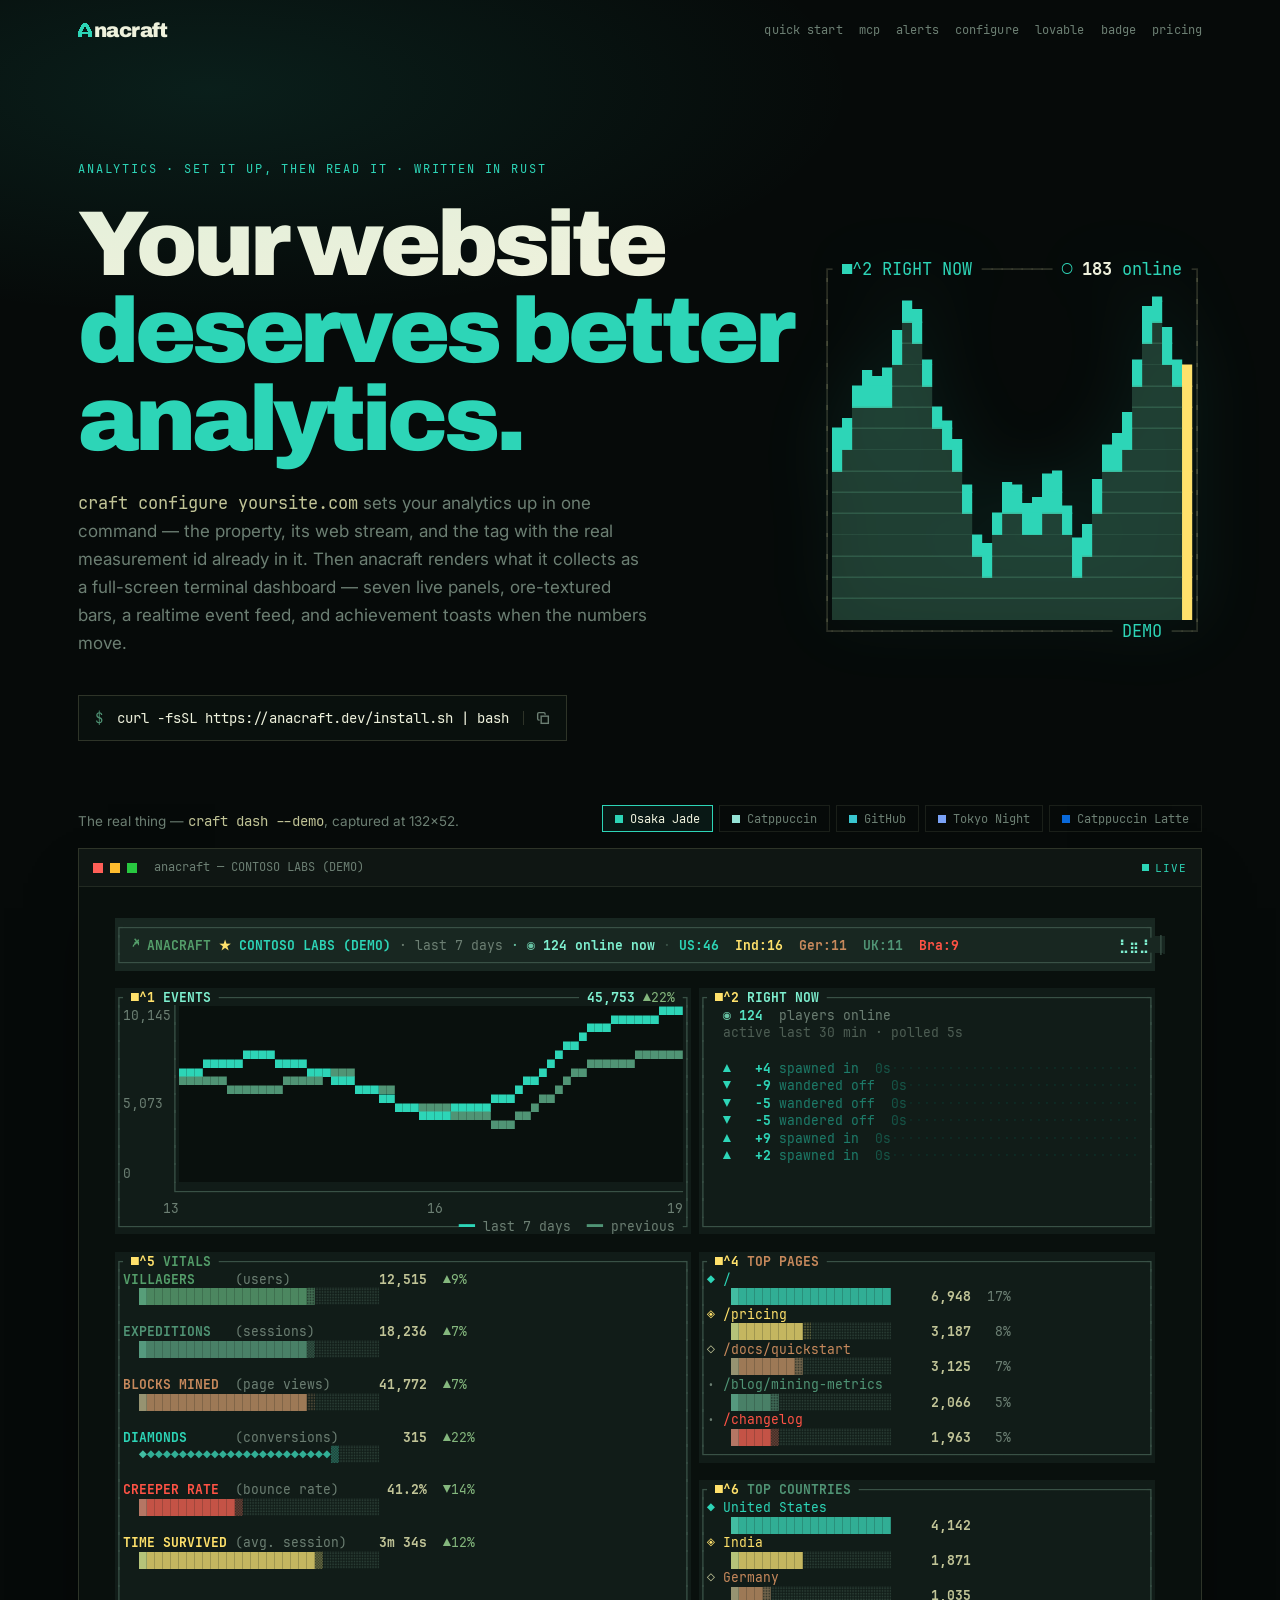
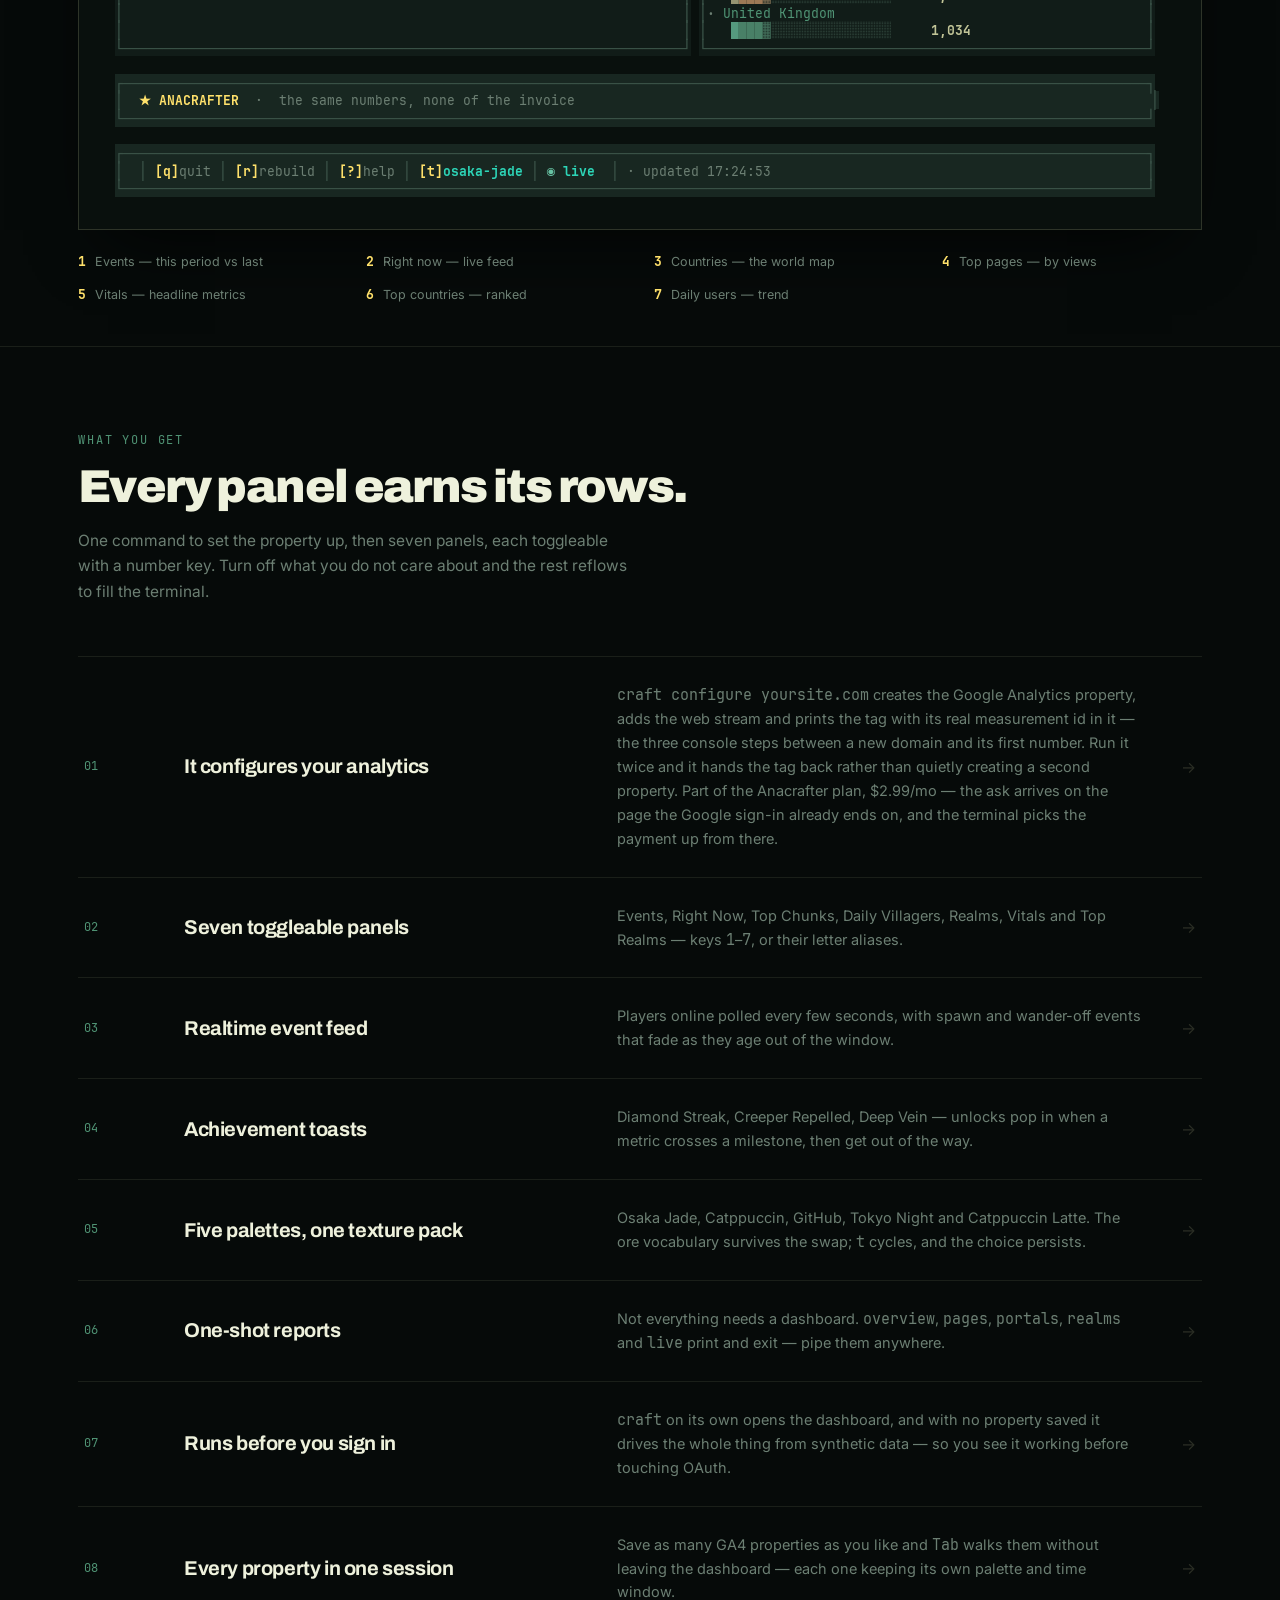
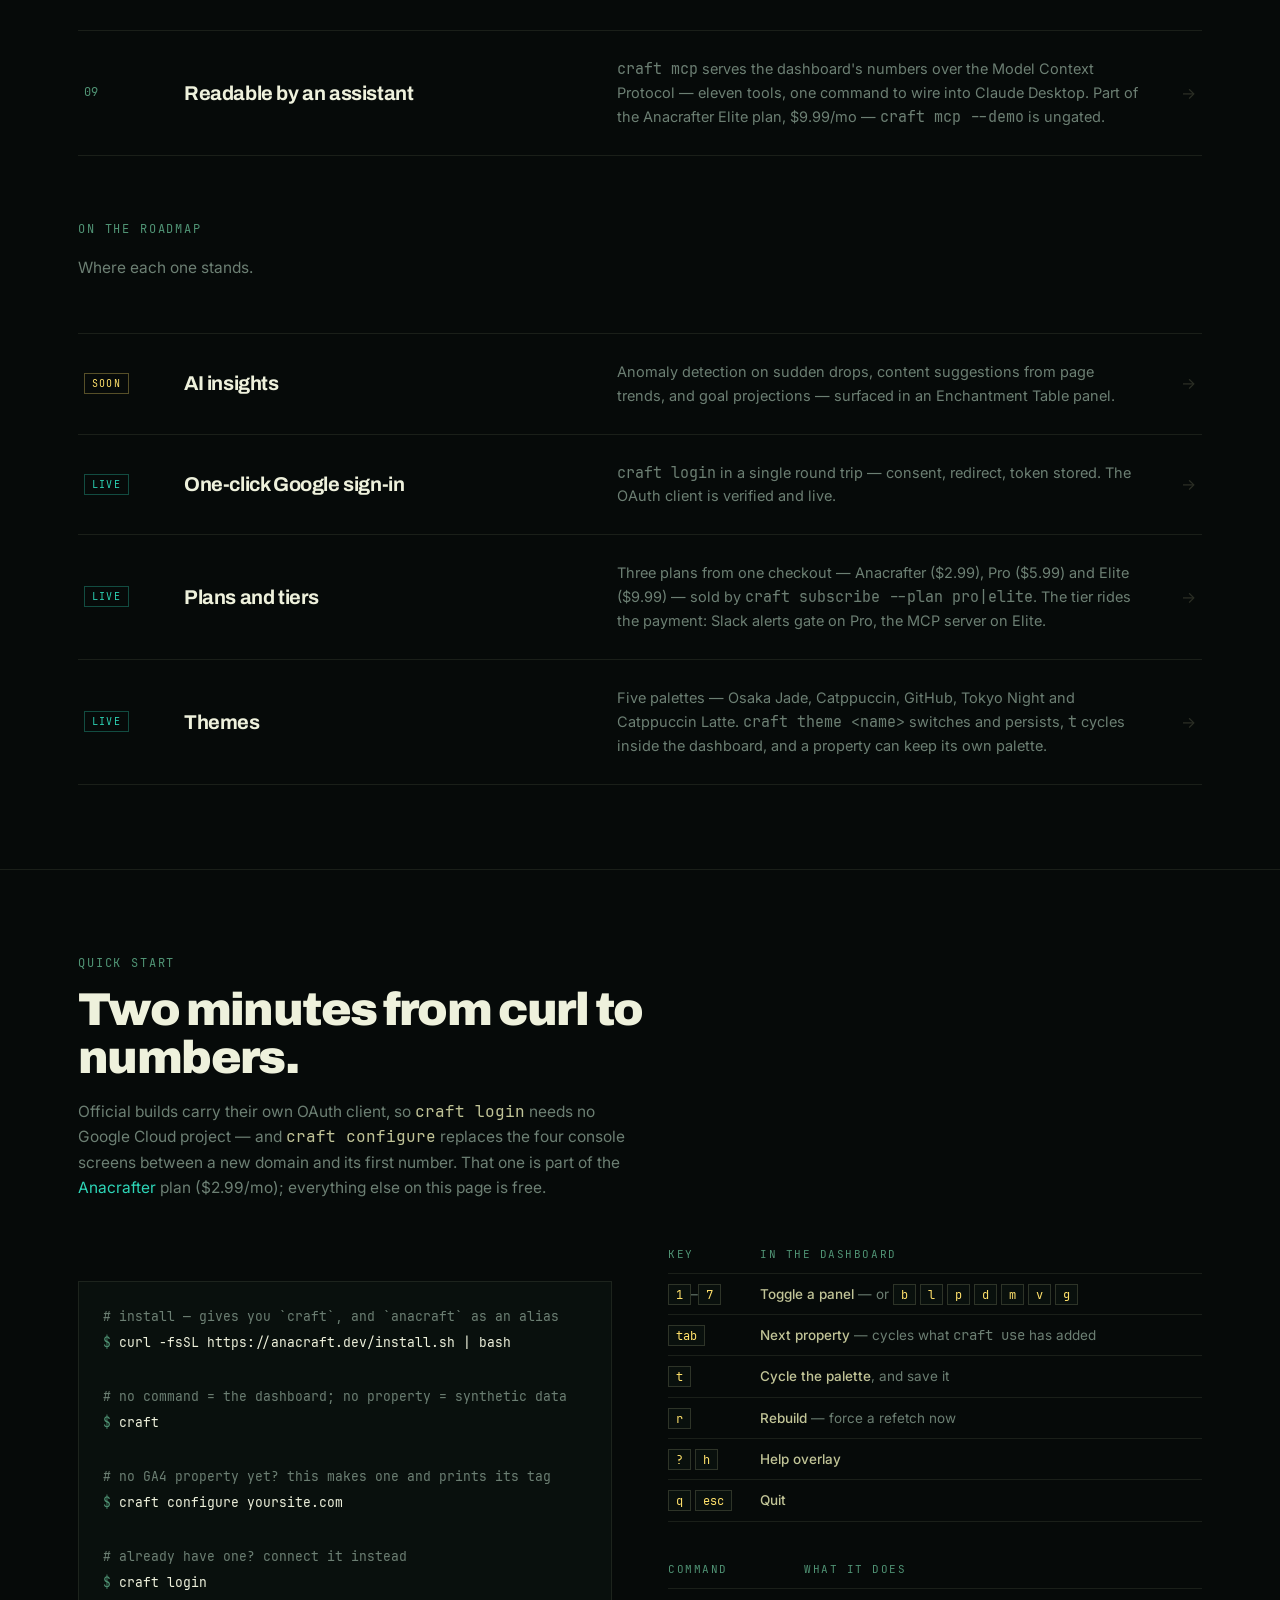
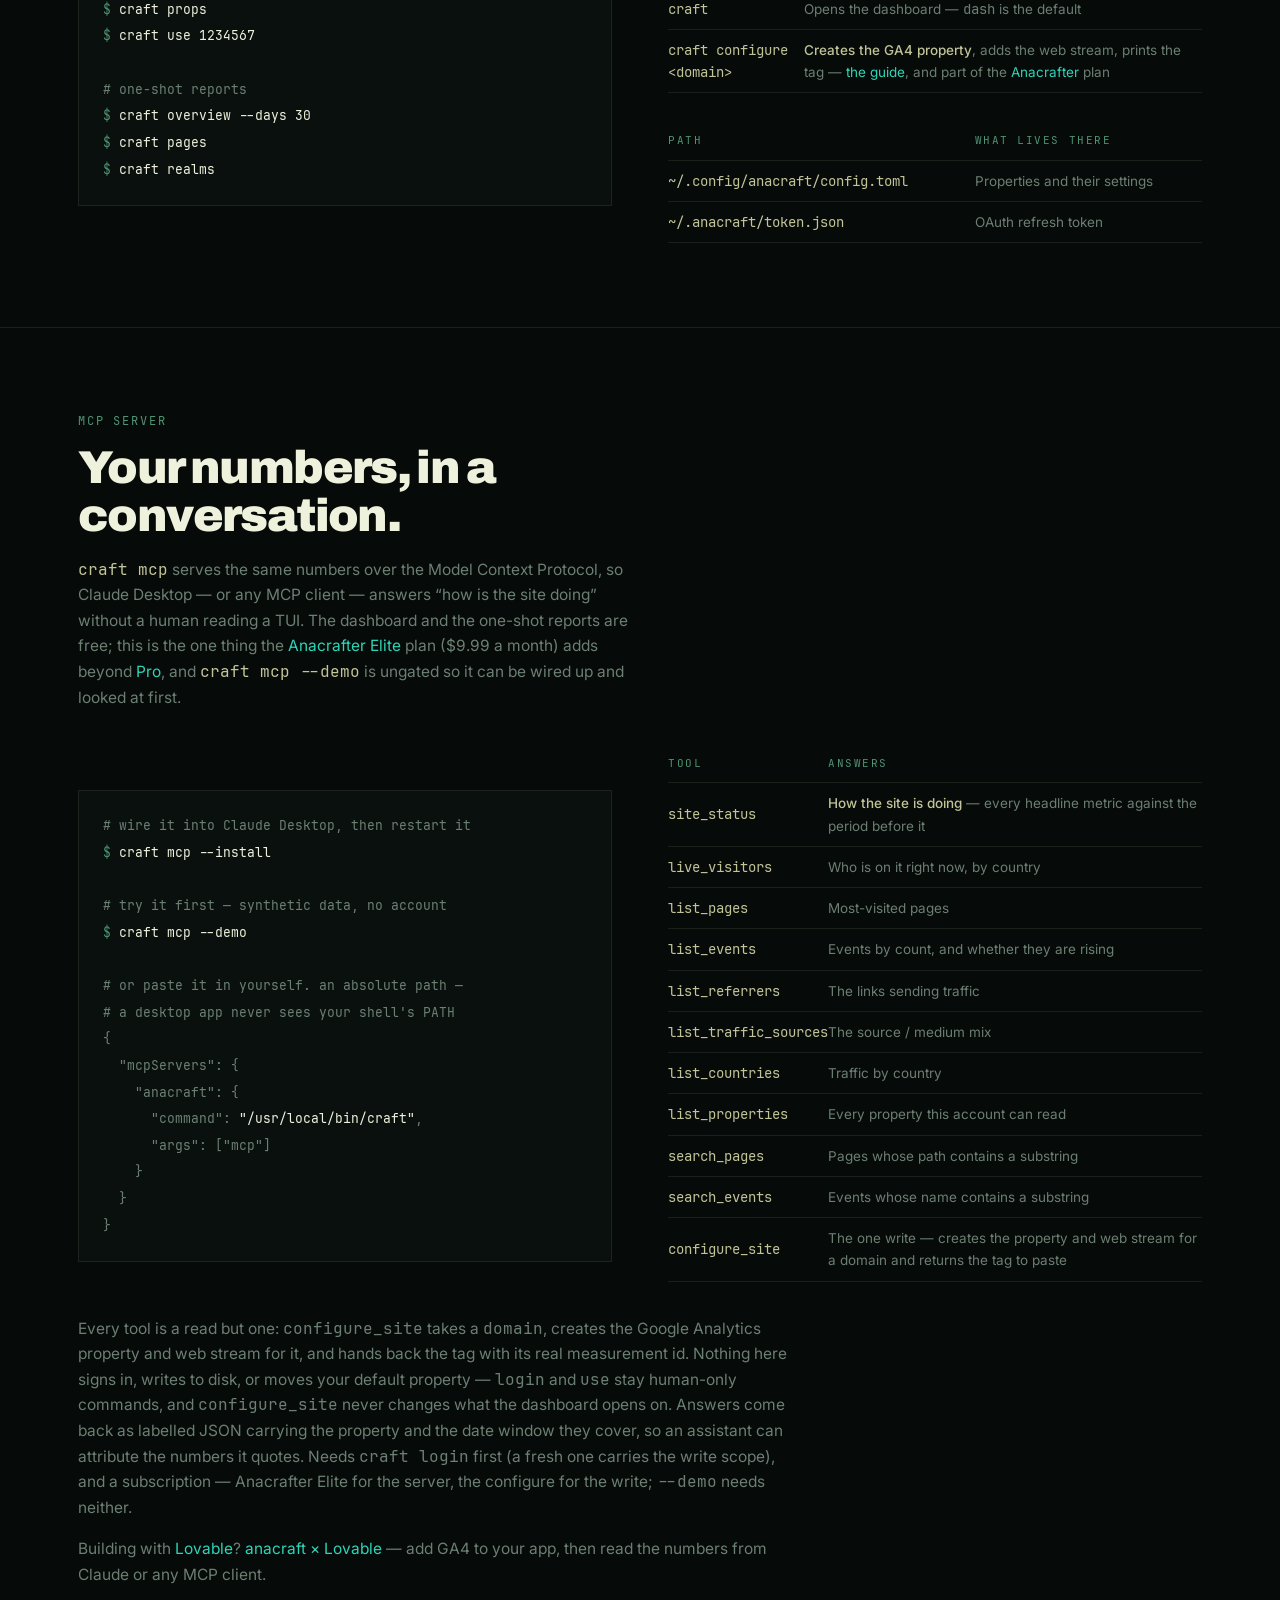
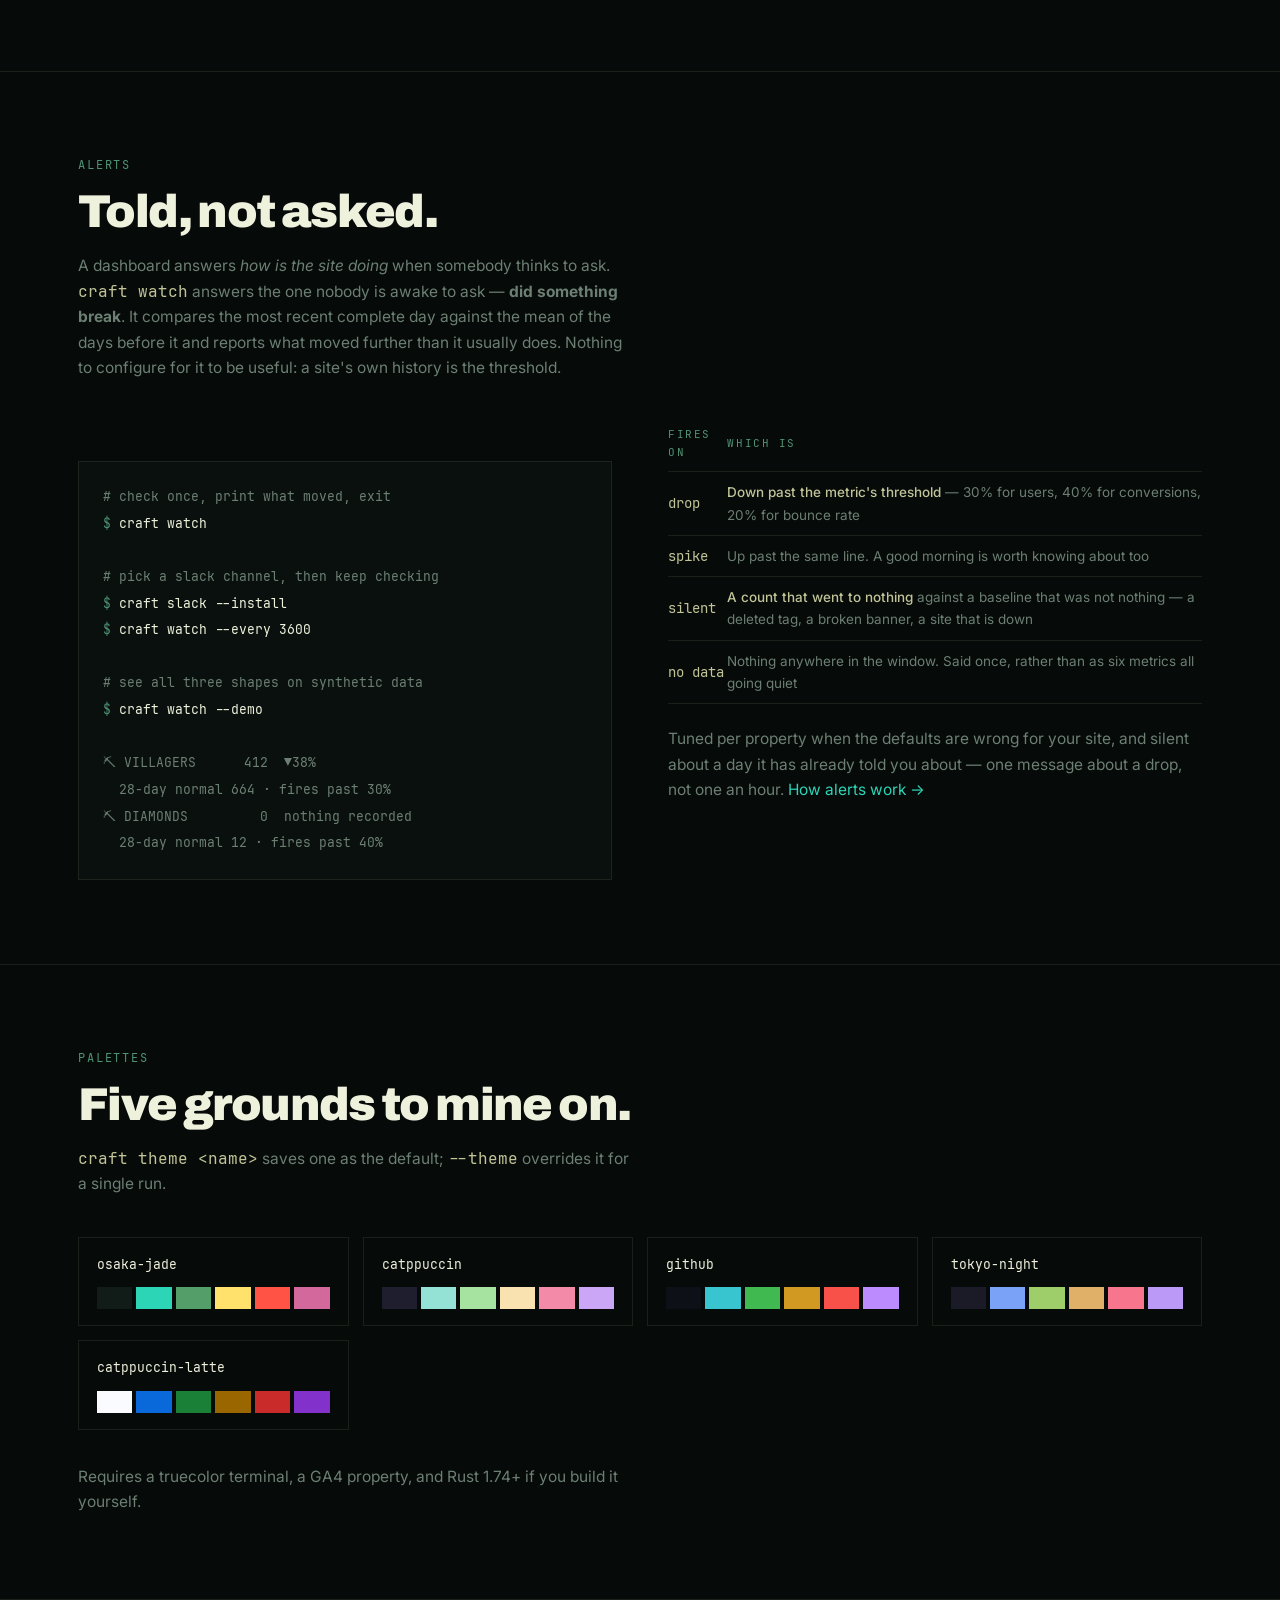
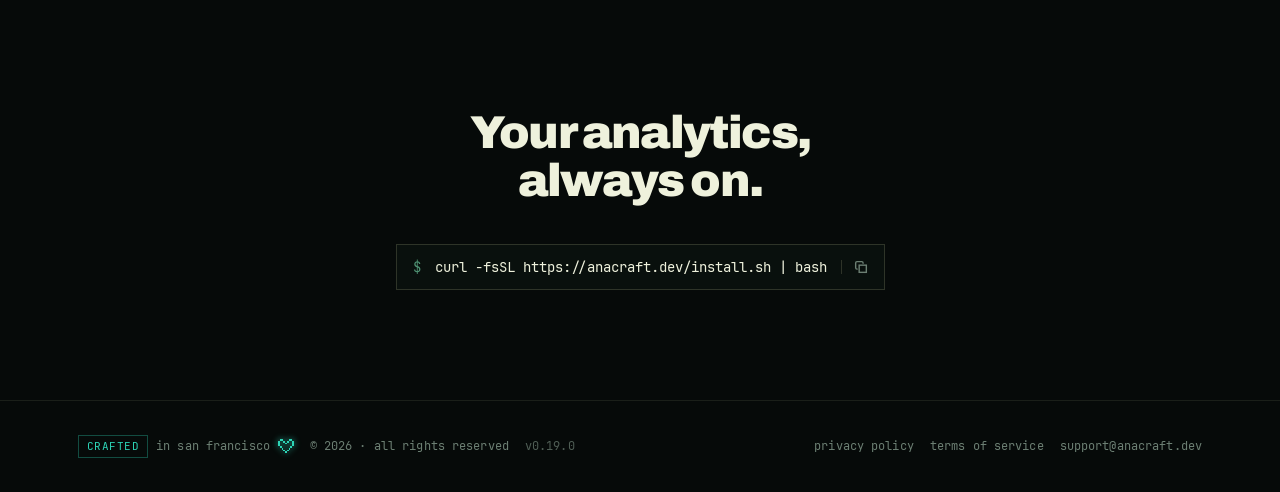
==== commit 05eeda16: "feat: simplify MCP installation" ====
--- a/docs/index.html
+++ b/docs/index.html
@@ -1920,7 +1920,7 @@
   <div class="wrap" style="display:flex;flex-wrap:wrap;gap:16px;align-items:center;width:100%">
     <span class="by"><span class="tag">crafted</span> in San Francisco <svg class="heart" role="img" aria-label="love" viewBox="0 0 9 8" fill="var(--jade)" shape-rendering="crispEdges" xmlns="http://www.w3.org/2000/svg"><rect x="1" y="0" width="2" height="1"/><rect x="6" y="0" width="2" height="1"/><rect x="0" y="1" width="1" height="1"/><rect x="3" y="1" width="1" height="1"/><rect x="5" y="1" width="1" height="1"/><rect x="8" y="1" width="1" height="1"/><rect x="0" y="2" width="1" height="1"/><rect x="4" y="2" width="1" height="1"/><rect x="8" y="2" width="1" height="1"/><rect x="0" y="3" width="1" height="1"/><rect x="8" y="3" width="1" height="1"/><rect x="1" y="4" width="1" height="1"/><rect x="7" y="4" width="1" height="1"/><rect x="2" y="5" width="1" height="1"/><rect x="6" y="5" width="1" height="1"/><rect x="3" y="6" width="1" height="1"/><rect x="5" y="6" width="1" height="1"/><rect x="4" y="7" width="1" height="1"/></svg></span>
     <span class="legal">© 2026 · All rights reserved</span>
-    <span class="ver">v0.18.0</span>
+    <span class="ver">v0.19.0</span>
     <span class="r">
       <a href="/privacy.html">Privacy Policy</a>
       <a href="/terms.html">Terms of Service</a>
